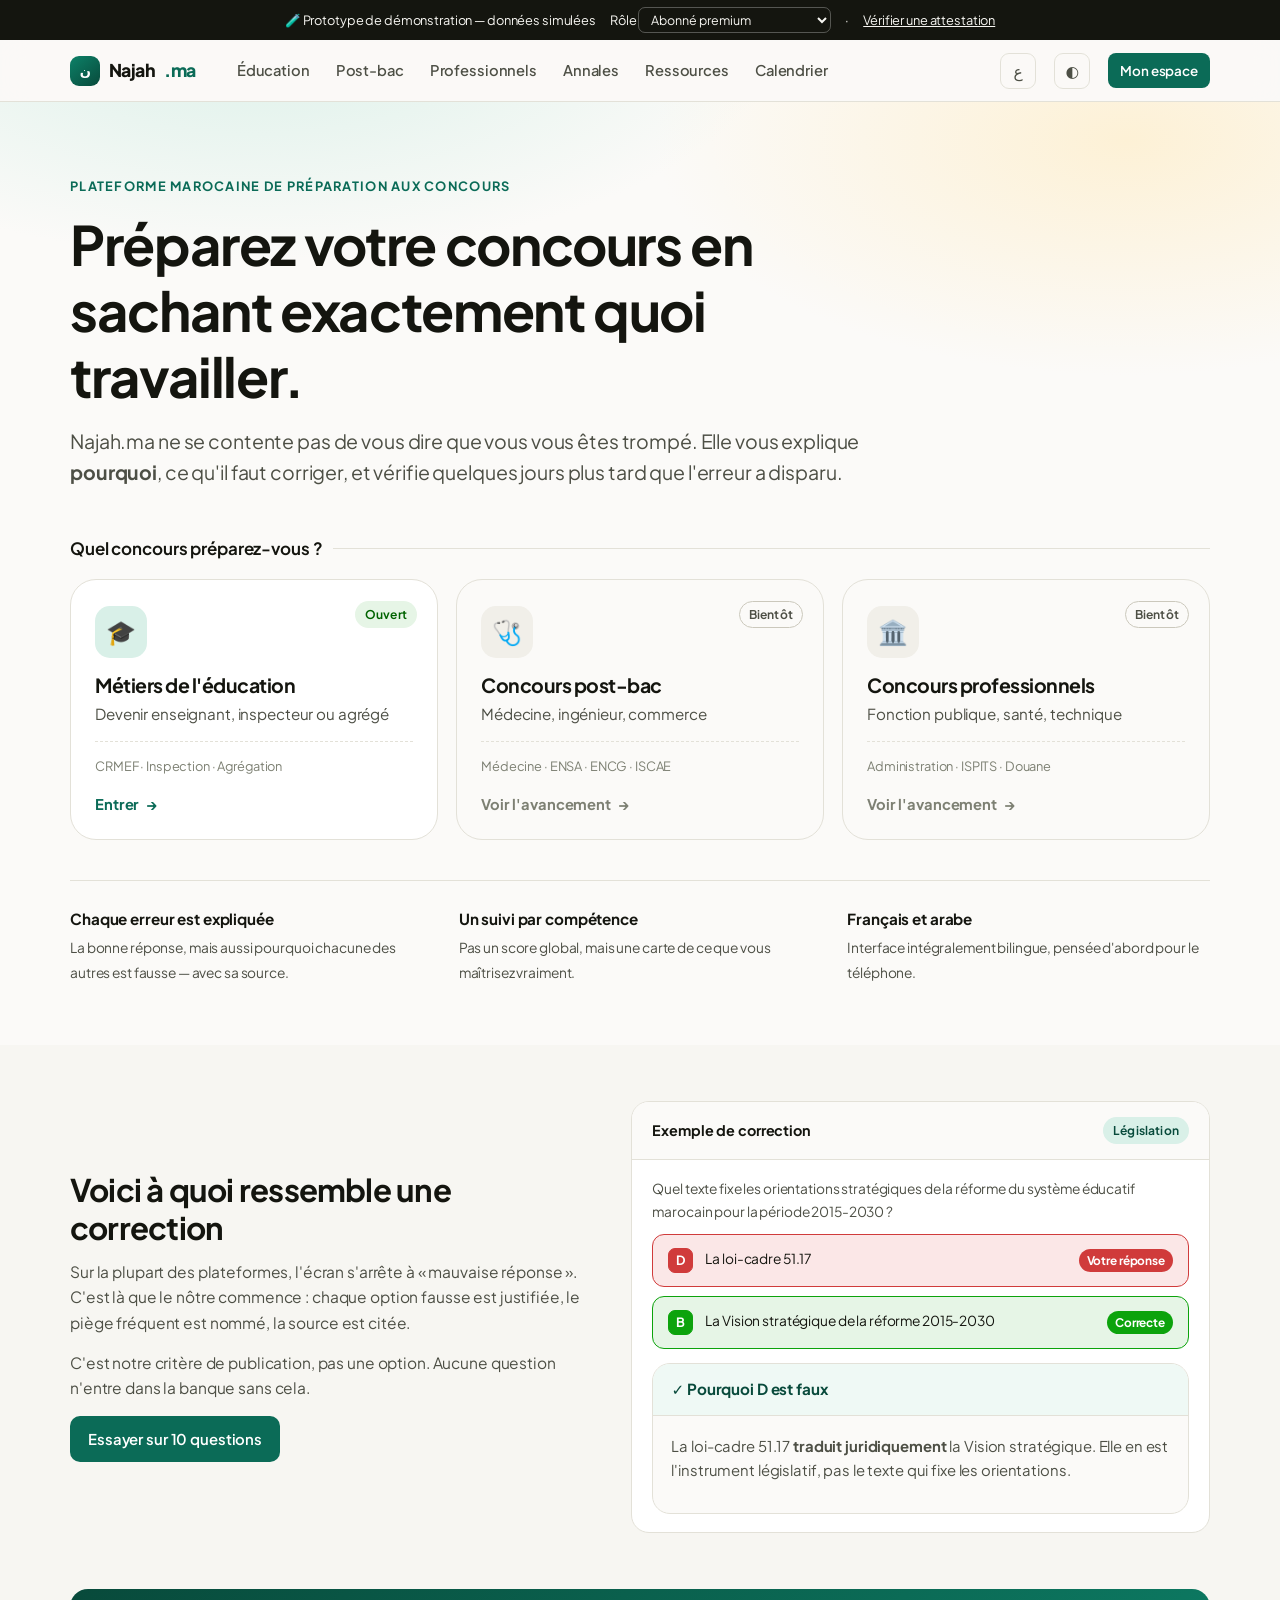
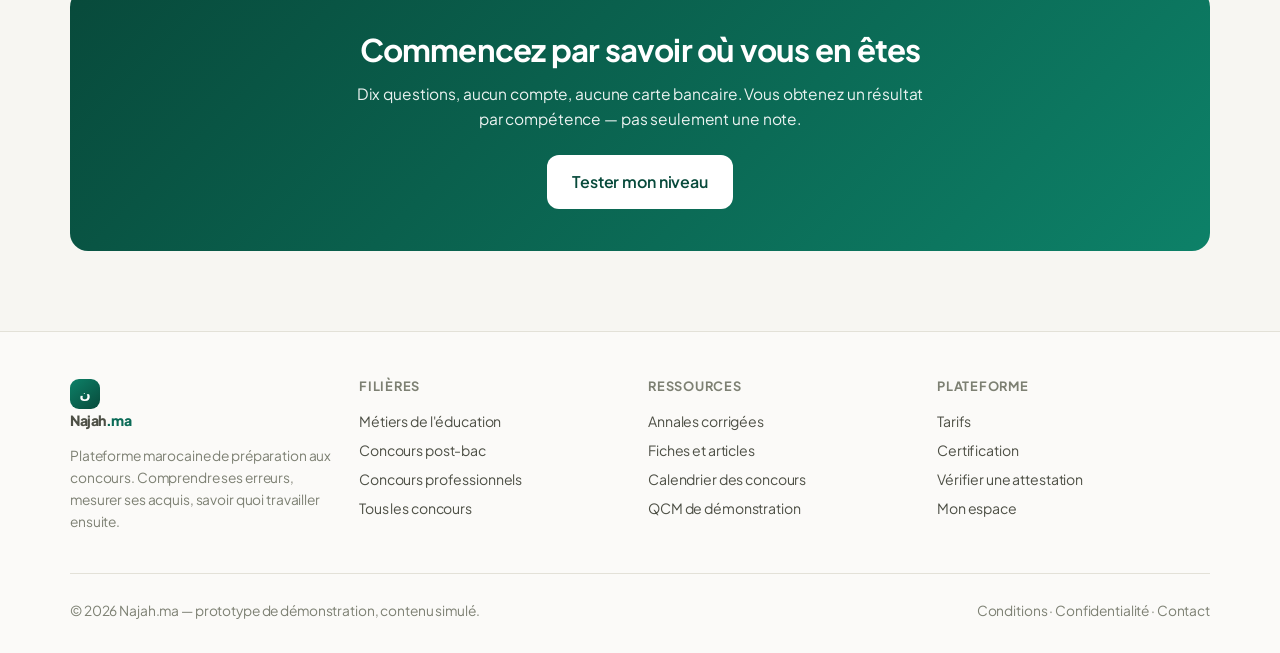
==== index.html @ b69c9d64 "Prototype v2 : portail d'orientation, portes par filière, test de niveau sans compte" ====
<!DOCTYPE html>
<html lang="fr" dir="ltr" data-theme="light">
<head>
<meta charset="utf-8">
<meta name="viewport" content="width=device-width, initial-scale=1, viewport-fit=cover">
<title>Najah.ma — Préparation aux concours | Prototype</title>
<meta name="description" content="Plateforme marocaine de préparation aux concours. Diagnostic par compétence, corrections où chaque distracteur est justifié, coaching et certification des acquis.">
<meta name="color-scheme" content="light dark">
<link rel="preconnect" href="https://fonts.googleapis.com">
<link rel="preconnect" href="https://fonts.gstatic.com" crossorigin>
<link href="https://fonts.googleapis.com/css2?family=Plus+Jakarta+Sans:wght@400;500;600;700;800&family=IBM+Plex+Sans+Arabic:wght@400;500;600;700&display=swap" rel="stylesheet">
<link rel="icon" href="data:image/svg+xml,<svg xmlns='http://www.w3.org/2000/svg' viewBox='0 0 32 32'><rect width='32' height='32' rx='9' fill='%230b6b57'/><text x='16' y='23' font-size='18' text-anchor='middle' fill='white' font-family='sans-serif'>%D9%86</text></svg>">
<style>
/* =========================================================================
   NAJAH.ma — Design system
   Direction : chaleur marocaine, sobriété éditoriale, lisibilité mobile.
   Bidirectionnel par propriétés logiques (aucun left/right physique).
   ========================================================================= */

:root {
  color-scheme: light;

  /* ---- Marque ---- */
  --brand-900: #05372c;
  --brand-800: #084a3b;
  --brand-700: #0b6b57;
  --brand-600: #0d8168;
  --brand-500: #12a181;
  --brand-300: #7ed0bb;
  --brand-100: #d9f0e8;
  --brand-50:  #eff9f5;

  --terra-700: #9d4423;
  --terra-600: #c25a2e;
  --terra-100: #fbe6da;
  --safran-600:#d99a16;
  --safran-100:#fdf1d6;

  /* ---- Surfaces & encre ---- */
  --page:       #f7f6f2;
  --surface:    #fbfaf8;
  --surface-2:  #ffffff;
  --surface-3:  #f1efe9;
  --ink:        #14150f;
  --ink-2:      #4d4f45;
  --ink-3:      #7d8073;
  --line:       #e3e1d8;
  --line-strong:#cbc8bc;

  /* ---- Séries de données (validées CVD, clair) ---- */
  --series-1: #2a78d6;
  --series-2: #eb6834;
  --series-3: #1baf7a;
  --viz-grid: #e3e1d8;
  --viz-axis: #cbc8bc;

  /* ---- États ---- */
  --good:     #0ca30c;
  --good-ink: #006300;
  --warn:     #fab219;
  --warn-ink: #8a5a00;
  --serious:  #ec835a;
  --critical: #d03b3b;
  --good-bg:  #e6f5e6;
  --warn-bg:  #fdf2da;
  --crit-bg:  #fbe7e7;

  /* ---- Formes ---- */
  --r-sm: 8px;
  --r:    12px;
  --r-lg: 18px;
  --r-xl: 26px;
  --ring: 0 0 0 1px var(--line);
  --shadow-1: 0 1px 2px rgba(20,21,15,.05), 0 1px 3px rgba(20,21,15,.04);
  --shadow-2: 0 4px 12px rgba(20,21,15,.07), 0 2px 4px rgba(20,21,15,.04);
  --shadow-3: 0 18px 44px rgba(20,21,15,.14);

  --sans: "Plus Jakarta Sans", system-ui, -apple-system, "Segoe UI", sans-serif;
  --arab: "IBM Plex Sans Arabic", "Noto Kufi Arabic", "Geeza Pro", Tahoma, system-ui, sans-serif;

  --nav-h: 62px;
  --maxw: 1180px;
}

:root[data-theme="dark"] {
  color-scheme: dark;
  --page:       #0e0f11;
  --surface:    #15171a;
  --surface-2:  #1c1f22;
  --surface-3:  #23262a;
  --ink:        #f4f4f0;
  --ink-2:      #b9bcb2;
  --ink-3:      #8b8f85;
  --line:       #2b2f33;
  --line-strong:#3b4046;

  --brand-700: #12a181;
  --brand-600: #16b492;
  --brand-100: #10352c;
  --brand-50:  #0f2a24;
  --terra-600: #e07a4a;
  --terra-100: #3a2016;
  --safran-100:#3a2f12;

  --series-1: #3987e5;
  --series-2: #d95926;
  --series-3: #199e70;
  --viz-grid: #2b2f33;
  --viz-axis: #3b4046;

  --good-bg: #10331a;
  --warn-bg: #37290c;
  --crit-bg: #3a1a1a;
  --good-ink:#0ca30c;

  --ring: 0 0 0 1px var(--line);
  --shadow-1: 0 1px 2px rgba(0,0,0,.4);
  --shadow-2: 0 4px 14px rgba(0,0,0,.45);
  --shadow-3: 0 18px 44px rgba(0,0,0,.6);
}

/* ---- Reset ---- */
*, *::before, *::after { box-sizing: border-box; }
html, body { margin: 0; padding: 0; }
html { -webkit-text-size-adjust: 100%; scroll-behavior: smooth; }
body {
  font-family: var(--sans);
  background: var(--page);
  color: var(--ink);
  font-size: 15.5px;
  line-height: 1.62;
  letter-spacing: -0.008em;
  -webkit-font-smoothing: antialiased;
}
html[dir="rtl"] body { font-family: var(--arab); letter-spacing: 0; line-height: 1.85; }
h1,h2,h3,h4 { margin: 0; line-height: 1.22; letter-spacing: -0.025em; font-weight: 700; }
html[dir="rtl"] h1, html[dir="rtl"] h2, html[dir="rtl"] h3 { letter-spacing: 0; line-height: 1.4; }
h1 { font-size: clamp(1.9rem, 4.2vw, 3.1rem); }
h2 { font-size: clamp(1.35rem, 2.6vw, 1.95rem); }
h3 { font-size: 1.12rem; }
p  { margin: 0 0 1em; }
a  { color: inherit; }
img, svg { max-width: 100%; }
button, input, select, textarea { font: inherit; color: inherit; }
ul, ol { margin: 0 0 1em; padding-inline-start: 1.25em; }
li { margin-bottom: .35em; }
:focus-visible { outline: 2px solid var(--brand-600); outline-offset: 2px; border-radius: 4px; }
.sr { position:absolute; width:1px; height:1px; padding:0; margin:-1px; overflow:hidden; clip:rect(0 0 0 0); white-space:nowrap; border:0; }

/* ---- Grille ---- */
.wrap { max-width: var(--maxw); margin-inline: auto; padding-inline: 20px; }
.wrap-narrow { max-width: 820px; margin-inline: auto; padding-inline: 20px; }
.row { display: flex; gap: 12px; align-items: center; }
.row-wrap { flex-wrap: wrap; }
.row-between { display: flex; gap: 12px; align-items: center; justify-content: space-between; flex-wrap: wrap; }
.col { display: flex; flex-direction: column; gap: 12px; }
.grid { display: grid; gap: 16px; }
.g2 { grid-template-columns: repeat(2, minmax(0,1fr)); }
.g3 { grid-template-columns: repeat(3, minmax(0,1fr)); }
.g4 { grid-template-columns: repeat(4, minmax(0,1fr)); }
@media (max-width: 900px){
  .g3, .g4 { grid-template-columns: repeat(2, minmax(0,1fr)); }
  /* Les grilles à colonnes définies en style en ligne repassent sur une colonne */
  .grid:not(.g2):not(.g3):not(.g4) { grid-template-columns: 1fr !important; }
}
@media (max-width: 620px){ .g2, .g3, .g4 { grid-template-columns: 1fr; } }
.mt0{margin-top:0}.mb0{margin-bottom:0}.mt8{margin-top:8px}.mt16{margin-top:16px}.mt24{margin-top:24px}.mt32{margin-top:32px}
.center { text-align: center; }
.muted { color: var(--ink-3); }
.dim { color: var(--ink-2); }
.small { font-size: .86rem; }
.xsmall { font-size: .78rem; }
.strong { font-weight: 650; }
.mono { font-variant-numeric: tabular-nums; }

/* ---- Barre de navigation ---- */
.topbar {
  position: sticky; top: 0; z-index: 60;
  height: var(--nav-h);
  background: color-mix(in srgb, var(--surface) 88%, transparent);
  backdrop-filter: saturate(1.6) blur(12px);
  border-block-end: 1px solid var(--line);
}
.topbar .inner { max-width: var(--maxw); margin-inline: auto; padding-inline: 20px; height: 100%; display: flex; align-items: center; gap: 18px; }
.logo { display: flex; align-items: center; gap: 9px; font-weight: 800; font-size: 1.1rem; letter-spacing: -.03em; text-decoration: none; }
.logo-mark { width: 30px; height: 30px; border-radius: 9px; background: linear-gradient(140deg, var(--brand-600), var(--brand-800)); display: grid; place-items: center; color: #fff; font-size: .82rem; font-weight: 800; flex: none; }
.logo em { font-style: normal; color: var(--brand-700); }
.navlinks { display: flex; gap: 4px; margin-inline-start: 12px; }
.navlinks a { padding: 7px 11px; border-radius: 9px; text-decoration: none; color: var(--ink-2); font-size: .92rem; font-weight: 550; }
.navlinks a:hover { background: var(--surface-3); color: var(--ink); }
.navlinks a.on { color: var(--brand-700); background: var(--brand-50); }
.topbar .spacer { flex: 1; }
@media (max-width: 900px){ .navlinks { display: none; } }

/* ---- Boutons ---- */
.btn {
  display: inline-flex; align-items: center; justify-content: center; gap: 8px;
  padding: 10px 17px; border-radius: 10px; border: 1px solid transparent;
  background: var(--surface-3); color: var(--ink);
  font-weight: 600; font-size: .93rem; cursor: pointer; text-decoration: none;
  transition: background .14s, border-color .14s, transform .06s;
  white-space: nowrap;
}
.btn:hover { background: var(--line); }
.btn:active { transform: translateY(1px); }
.btn-primary { background: var(--brand-700); color: #fff; }
.btn-primary:hover { background: var(--brand-800); }
:root[data-theme="dark"] .btn-primary { color: #06231c; }
:root[data-theme="dark"] .btn-primary:hover { background: var(--brand-500); }
.btn-ghost { background: transparent; border-color: var(--line-strong); }
.btn-ghost:hover { background: var(--surface-3); }
.btn-quiet { background: transparent; color: var(--ink-2); }
.btn-quiet:hover { background: var(--surface-3); color: var(--ink); }
.btn-lg { padding: 13px 24px; font-size: 1rem; border-radius: 12px; }
.btn-sm { padding: 6px 11px; font-size: .84rem; border-radius: 8px; }
.btn[disabled] { opacity: .45; pointer-events: none; }
.btn-block { width: 100%; }
.iconbtn { width: 36px; height: 36px; padding: 0; border-radius: 9px; display: grid; place-items: center; background: transparent; border: 1px solid var(--line); cursor: pointer; color: var(--ink-2); }
.iconbtn:hover { background: var(--surface-3); color: var(--ink); }

/* ---- Cartes ---- */
.card { background: var(--surface-2); border: 1px solid var(--line); border-radius: var(--r-lg); padding: 20px; }
.card-pad-sm { padding: 15px; }
.card-flat { background: var(--surface); }
.card-hover { transition: border-color .15s, box-shadow .15s, transform .15s; }
.card-hover:hover { border-color: var(--line-strong); box-shadow: var(--shadow-2); transform: translateY(-2px); }
.card-link { text-decoration: none; display: block; color: inherit; }

/* ---- Badges & puces ---- */
.badge { display: inline-flex; align-items: center; gap: 5px; padding: 3px 9px; border-radius: 999px; font-size: .755rem; font-weight: 650; letter-spacing: .015em; background: var(--surface-3); color: var(--ink-2); border: 1px solid transparent; white-space: nowrap; }
.badge-brand { background: var(--brand-100); color: var(--brand-800); }
:root[data-theme="dark"] .badge-brand { color: var(--brand-300); }
.badge-terra { background: var(--terra-100); color: var(--terra-700); }
:root[data-theme="dark"] .badge-terra { color: var(--terra-600); }
.badge-safran { background: var(--safran-100); color: #8a6209; }
:root[data-theme="dark"] .badge-safran { color: var(--safran-600); }
.badge-good { background: var(--good-bg); color: var(--good-ink); }
.badge-warn { background: var(--warn-bg); color: var(--warn-ink); }
:root[data-theme="dark"] .badge-warn { color: var(--warn); }
.badge-crit { background: var(--crit-bg); color: var(--critical); }
.badge-outline { background: transparent; border-color: var(--line-strong); color: var(--ink-2); }
.badge-lock::before { content: "🔒"; font-size: .8em; }

.chip { display: inline-flex; align-items: center; gap: 6px; padding: 6px 12px; border-radius: 999px; border: 1px solid var(--line-strong); background: var(--surface-2); font-size: .85rem; font-weight: 550; cursor: pointer; color: var(--ink-2); }
.chip:hover { border-color: var(--brand-500); color: var(--ink); }
.chip.on { background: var(--brand-700); border-color: var(--brand-700); color: #fff; }
:root[data-theme="dark"] .chip.on { color: #06231c; }

/* ---- Formulaires ---- */
.field { display: flex; flex-direction: column; gap: 6px; margin-bottom: 14px; }
.field > label { font-size: .85rem; font-weight: 600; color: var(--ink-2); }
.input, .select, .textarea {
  width: 100%; padding: 10px 13px; border-radius: 10px;
  border: 1px solid var(--line-strong); background: var(--surface-2); color: var(--ink);
}
.textarea { min-height: 180px; resize: vertical; line-height: 1.7; }
.input:focus, .select:focus, .textarea:focus { border-color: var(--brand-600); outline: none; box-shadow: 0 0 0 3px var(--brand-100); }
.hint { font-size: .8rem; color: var(--ink-3); }
.switch { display: inline-flex; align-items: center; gap: 10px; cursor: pointer; }
.switch input { position: absolute; opacity: 0; }
.switch .track { width: 40px; height: 23px; border-radius: 999px; background: var(--line-strong); position: relative; transition: background .16s; flex: none; }
.switch .track::after { content: ""; position: absolute; inset-block-start: 3px; inset-inline-start: 3px; width: 17px; height: 17px; border-radius: 50%; background: #fff; transition: transform .16s; }
.switch input:checked + .track { background: var(--brand-600); }
html[dir="ltr"] .switch input:checked + .track::after { transform: translateX(17px); }
html[dir="rtl"] .switch input:checked + .track::after { transform: translateX(-17px); }

/* ---- Barres de progression ---- */
.bar { height: 8px; border-radius: 999px; background: var(--surface-3); overflow: hidden; }
.bar > span { display: block; height: 100%; border-radius: 999px; background: var(--brand-600); transition: width .5s cubic-bezier(.2,.7,.3,1); }
.bar-thin { height: 5px; }
.bar.is-1 > span { background: var(--series-1); }
.bar.is-2 > span { background: var(--series-2); }
.bar.is-3 > span { background: var(--series-3); }
.bar.is-low  > span { background: var(--critical); }
.bar.is-mid  > span { background: var(--warn); }
.bar.is-high > span { background: var(--good); }

/* ---- Stat tiles ---- */
.stat { background: var(--surface-2); border: 1px solid var(--line); border-radius: var(--r); padding: 15px 16px; }
.stat .k { font-size: .78rem; color: var(--ink-3); font-weight: 600; text-transform: uppercase; letter-spacing: .04em; }
.stat .v { font-size: 1.85rem; font-weight: 750; line-height: 1.15; margin-top: 4px; letter-spacing: -.03em; }
.stat .s { font-size: .82rem; color: var(--ink-2); }
.delta-up { color: var(--good-ink); font-weight: 650; }
.delta-down { color: var(--critical); font-weight: 650; }

/* ---- Application : mise en page ---- */
.applayout {
  display: grid; grid-template-columns: 232px minmax(0,1fr); min-height: calc(100vh - var(--nav-h));
  /* peint la colonne latérale sur toute la hauteur de la page */
  background-image: linear-gradient(90deg, var(--surface) 0 231px, var(--line) 231px 232px, transparent 232px);
}
html[dir="rtl"] .applayout { background-image: linear-gradient(270deg, var(--surface) 0 231px, var(--line) 231px 232px, transparent 232px); }
.sidebar { border-inline-end: 1px solid var(--line); background: var(--surface); padding: 18px 12px; position: sticky; top: var(--nav-h); height: calc(100vh - var(--nav-h)); overflow-y: auto; }
.sidebar .group { font-size: .7rem; text-transform: uppercase; letter-spacing: .08em; color: var(--ink-3); font-weight: 700; padding: 14px 10px 6px; }
.sidebar a { display: flex; align-items: center; gap: 10px; padding: 9px 11px; border-radius: 9px; text-decoration: none; color: var(--ink-2); font-size: .9rem; font-weight: 550; }
.sidebar a:hover { background: var(--surface-3); color: var(--ink); }
.sidebar a.on { background: var(--brand-100); color: var(--brand-800); font-weight: 650; }
:root[data-theme="dark"] .sidebar a.on { color: var(--brand-300); }
.sidebar .ico { width: 18px; text-align: center; flex: none; opacity: .85; }
.appmain { padding: 26px 24px 80px; max-width: 1080px; }
@media (max-width: 900px){
  .applayout { grid-template-columns: 1fr; background-image: none; }
  .sidebar { position: fixed; inset-block-start: var(--nav-h); inset-inline-start: 0; width: 260px; z-index: 55; transform: translateX(-105%); transition: transform .2s; box-shadow: var(--shadow-3); }
  html[dir="rtl"] .sidebar { transform: translateX(105%); }
  .sidebar.open { transform: none !important; }
  .appmain { padding: 18px 16px 90px; }
}
.pagehead { margin-bottom: 22px; }
.pagehead h1 { font-size: clamp(1.5rem, 3vw, 2rem); }
.pagehead .sub { color: var(--ink-2); margin-top: 5px; }

/* ---- Bandeau héros ---- */
.hero { padding: 62px 0 46px; background: radial-gradient(1100px 460px at 78% -12%, var(--brand-100), transparent 62%), var(--surface); border-block-end: 1px solid var(--line); }
.hero h1 { max-width: 15ch; }
.hero .lede { font-size: clamp(1rem, 1.9vw, 1.2rem); color: var(--ink-2); max-width: 56ch; margin-top: 16px; }
.hero-grid { display: grid; grid-template-columns: 1.05fr .95fr; gap: 44px; align-items: center; }
@media (max-width: 900px){ .hero-grid { grid-template-columns: 1fr; gap: 30px; } .hero { padding: 38px 0 32px; } }

/* ---- Question & choix ---- */
.qcard { background: var(--surface-2); border: 1px solid var(--line); border-radius: var(--r-lg); padding: 22px; }
.qmeta { display: flex; flex-wrap: wrap; gap: 7px; align-items: center; margin-bottom: 14px; }
.qstem { font-size: 1.06rem; font-weight: 600; line-height: 1.58; margin-bottom: 18px; }
.qstem .ctx { display: block; font-weight: 400; font-size: .95rem; color: var(--ink-2); background: var(--surface-3); border-inline-start: 3px solid var(--line-strong); padding: 11px 14px; border-radius: 0 var(--r-sm) var(--r-sm) 0; margin-bottom: 13px; }
html[dir="rtl"] .qstem .ctx { border-radius: var(--r-sm) 0 0 var(--r-sm); }

.choices { display: flex; flex-direction: column; gap: 9px; }
.choice {
  display: flex; align-items: flex-start; gap: 12px; width: 100%; text-align: start;
  padding: 13px 15px; border-radius: var(--r); border: 1.5px solid var(--line);
  background: var(--surface); cursor: pointer; transition: border-color .12s, background .12s;
}
.choice:hover { border-color: var(--line-strong); background: var(--surface-3); }
.choice .k { flex: none; width: 25px; height: 25px; border-radius: 7px; display: grid; place-items: center; font-size: .8rem; font-weight: 700; background: var(--surface-3); color: var(--ink-2); border: 1px solid var(--line); }
.choice .t { flex: 1; line-height: 1.55; }
.choice.sel { border-color: var(--brand-600); background: var(--brand-50); }
.choice.sel .k { background: var(--brand-700); color: #fff; border-color: var(--brand-700); }
.choice.correct { border-color: var(--good); background: var(--good-bg); }
.choice.correct .k { background: var(--good); color: #fff; border-color: var(--good); }
.choice.wrong { border-color: var(--critical); background: var(--crit-bg); }
.choice.wrong .k { background: var(--critical); color: #fff; border-color: var(--critical); }
.choice.missed { border-color: var(--line-strong); border-style: dashed; }
.choice .tagend { flex: none; font-size: .74rem; font-weight: 700; padding: 2px 8px; border-radius: 999px; align-self: center; }
.choice.correct .tagend { background: var(--good); color: #fff; }
.choice.wrong .tagend { background: var(--critical); color: #fff; }
.choice[disabled] { cursor: default; }

/* ---- Panneau de justification : le composant signature ---- */
.rationale { margin-top: 20px; border: 1px solid var(--line); border-radius: var(--r-lg); overflow: hidden; background: var(--surface); }
.rationale > header { padding: 13px 18px; background: var(--brand-50); border-block-end: 1px solid var(--line); display: flex; align-items: center; gap: 9px; font-weight: 700; font-size: .95rem; color: var(--brand-800); }
:root[data-theme="dark"] .rationale > header { color: var(--brand-300); }
.rationale .body { padding: 4px 18px 16px; }
.rat-item { padding: 14px 0; border-block-end: 1px dashed var(--line); }
.rat-item:last-child { border-block-end: 0; }
.rat-head { display: flex; align-items: center; gap: 9px; margin-bottom: 7px; font-weight: 650; font-size: .9rem; }
.rat-key { width: 22px; height: 22px; border-radius: 6px; display: grid; place-items: center; font-size: .74rem; font-weight: 800; flex: none; }
.rat-key.ok { background: var(--good); color: #fff; }
.rat-key.no { background: var(--surface-3); color: var(--ink-2); border: 1px solid var(--line-strong); }
.rat-item p { margin: 0; font-size: .93rem; color: var(--ink-2); line-height: 1.65; }
.rat-trap { margin-top: 9px; display: flex; gap: 9px; align-items: flex-start; background: var(--warn-bg); border-radius: var(--r-sm); padding: 9px 12px; font-size: .87rem; color: var(--ink); }
.rat-source { margin-top: 14px; padding: 12px 14px; background: var(--surface-3); border-radius: var(--r); font-size: .84rem; color: var(--ink-2); display: flex; flex-wrap: wrap; gap: 6px 18px; }
.rat-source b { color: var(--ink); font-weight: 650; }

/* ---- Barre d'examen ---- */
.exambar { position: sticky; top: var(--nav-h); z-index: 40; background: var(--surface-2); border: 1px solid var(--line); border-radius: var(--r); padding: 11px 15px; display: flex; align-items: center; gap: 14px; flex-wrap: wrap; margin-bottom: 18px; box-shadow: var(--shadow-1); }
.timer { display: inline-flex; align-items: center; gap: 8px; font-variant-numeric: tabular-nums; font-weight: 700; font-size: 1.05rem; padding: 5px 12px; border-radius: 9px; background: var(--surface-3); }
.timer.low { background: var(--crit-bg); color: var(--critical); }
.saveind { display: inline-flex; align-items: center; gap: 6px; font-size: .8rem; color: var(--ink-3); }
.saveind .dot { width: 7px; height: 7px; border-radius: 50%; background: var(--good); }
.saveind.saving .dot { background: var(--warn); animation: pulse 1s infinite; }
@keyframes pulse { 50% { opacity: .25; } }

.qnav { display: flex; flex-wrap: wrap; gap: 6px; }
.qnav button { width: 33px; height: 33px; border-radius: 8px; border: 1px solid var(--line-strong); background: var(--surface); font-size: .82rem; font-weight: 650; cursor: pointer; color: var(--ink-2); position: relative; }
.qnav button:hover { border-color: var(--brand-500); }
.qnav button.answered { background: var(--brand-100); border-color: var(--brand-300); color: var(--brand-800); }
:root[data-theme="dark"] .qnav button.answered { color: var(--brand-300); }
.qnav button.flagged::after { content: ""; position: absolute; inset-block-start: -3px; inset-inline-end: -3px; width: 8px; height: 8px; border-radius: 50%; background: var(--safran-600); border: 1.5px solid var(--surface); }
.qnav button.cur { border-color: var(--brand-700); box-shadow: 0 0 0 2px var(--brand-100); }

/* ---- Jauge de maîtrise ---- */
.mastery { display: flex; align-items: center; gap: 14px; padding: 13px 0; border-block-end: 1px solid var(--line); }
.mastery:last-child { border-block-end: 0; }
.mastery .name { flex: 1; min-width: 0; }
.mastery .name b { display: block; font-weight: 600; font-size: .93rem; }
.mastery .name span { font-size: .78rem; color: var(--ink-3); }
.mastery .gauge { width: 196px; flex: none; }
.mastery .gauge .xsmall { white-space: nowrap; }
.mastery .score { width: 46px; text-align: end; font-weight: 750; font-variant-numeric: tabular-nums; flex: none; }
@media (max-width: 620px){ .mastery { flex-wrap: wrap; } .mastery .gauge { width: 100%; order: 3; } }

.evidence { display: inline-flex; align-items: center; gap: 5px; font-size: .74rem; color: var(--ink-3); }
.evidence .pips { display: inline-flex; gap: 2px; }
.evidence .pips i { width: 5px; height: 9px; border-radius: 1.5px; background: var(--line-strong); display: block; }
.evidence .pips i.on { background: var(--brand-600); }

/* ---- Recommandation ---- */
.reco { border: 1px solid var(--line); border-radius: var(--r-lg); padding: 17px 19px; background: var(--surface-2); display: flex; gap: 15px; align-items: flex-start; }
.reco .icon { width: 38px; height: 38px; border-radius: 11px; display: grid; place-items: center; background: var(--brand-100); font-size: 1.1rem; flex: none; }
.reco h4 { margin: 0 0 4px; font-size: 1rem; }
.reco .why { margin-top: 11px; border-block-start: 1px dashed var(--line); padding-top: 11px; font-size: .87rem; color: var(--ink-2); }
.reco .why b { color: var(--ink); }

/* ---- Coach ---- */
.chat { display: flex; flex-direction: column; gap: 16px; padding-bottom: 12px; }
.msg { display: flex; gap: 11px; max-width: 86%; }
.msg .av { width: 31px; height: 31px; border-radius: 9px; flex: none; display: grid; place-items: center; font-size: .8rem; font-weight: 700; }
.msg.bot .av { background: linear-gradient(140deg, var(--brand-600), var(--brand-800)); color: #fff; }
.msg.me { margin-inline-start: auto; flex-direction: row-reverse; }
.msg.me .av { background: var(--surface-3); color: var(--ink-2); border: 1px solid var(--line); }
.bubble { padding: 12px 15px; border-radius: var(--r-lg); background: var(--surface-2); border: 1px solid var(--line); font-size: .94rem; line-height: 1.65; }
.msg.me .bubble { background: var(--brand-700); color: #fff; border-color: transparent; }
:root[data-theme="dark"] .msg.me .bubble { color: #06231c; }
.bubble p:last-child { margin-bottom: 0; }
.bubble ul { margin: 8px 0 0; padding-inline-start: 1.15em; }
.coach-actions { display: flex; flex-wrap: wrap; gap: 8px; margin-top: 11px; }
.chat-scroll { overflow-y: auto; max-height: 52vh; min-height: 320px; padding-inline-end: 4px; }
.composer { background: var(--surface-2); padding-top: 14px; margin-top: 4px; border-block-start: 1px solid var(--line); display: flex; gap: 9px; align-items: flex-end; }
.composer textarea { min-height: 46px; max-height: 130px; resize: none; }
.typing { display: inline-flex; gap: 3px; }
.typing i { width: 6px; height: 6px; border-radius: 50%; background: var(--ink-3); animation: blink 1.2s infinite; }
.typing i:nth-child(2){ animation-delay: .2s } .typing i:nth-child(3){ animation-delay: .4s }
@keyframes blink { 0%,60%,100%{opacity:.25} 30%{opacity:1} }

/* ---- Grille d'évaluation ---- */
.rubric { border: 1px solid var(--line); border-radius: var(--r-lg); overflow: hidden; }
.rubric .r-row { padding: 15px 18px; border-block-end: 1px solid var(--line); }
.rubric .r-row:last-child { border-block-end: 0; }
.r-top { display: flex; align-items: center; gap: 12px; justify-content: space-between; }
.r-top b { font-size: .95rem; }
.r-score { font-variant-numeric: tabular-nums; font-weight: 750; font-size: .95rem; }
.r-comment { margin-top: 8px; font-size: .89rem; color: var(--ink-2); }

/* ---- Certification ---- */
.cert {
  border-radius: var(--r-xl); padding: 30px; color: #fff; position: relative; overflow: hidden;
  background: linear-gradient(135deg, var(--brand-800), var(--brand-600) 58%, #0e8f74);
}
.cert::after { content: ""; position: absolute; inset-block-start: -70px; inset-inline-end: -70px; width: 260px; height: 260px; border-radius: 50%; background: rgba(255,255,255,.09); }
.cert .lbl { font-size: .74rem; text-transform: uppercase; letter-spacing: .14em; opacity: .82; font-weight: 700; }
.cert h3 { font-size: 1.55rem; margin: 8px 0 4px; }
.cert .meta { display: flex; flex-wrap: wrap; gap: 22px; margin-top: 22px; position: relative; }
.cert .meta div span { display: block; font-size: .72rem; opacity: .78; text-transform: uppercase; letter-spacing: .08em; }
.cert .meta div b { font-size: .96rem; font-variant-numeric: tabular-nums; }
.qrbox { width: 92px; height: 92px; background: #fff; border-radius: var(--r); padding: 7px; flex: none; }

.disclaimer { border: 1px solid var(--warn); background: var(--warn-bg); border-radius: var(--r); padding: 13px 16px; font-size: .87rem; display: flex; gap: 11px; align-items: flex-start; }
.disclaimer b { color: var(--warn-ink); }
:root[data-theme="dark"] .disclaimer b { color: var(--warn); }

/* ---- Mur payant ---- */
.paywall { border: 1.5px dashed var(--brand-300); background: var(--brand-50); border-radius: var(--r-lg); padding: 26px; text-align: center; }
.paywall .lockicon { width: 46px; height: 46px; border-radius: 13px; background: var(--brand-100); display: grid; place-items: center; margin: 0 auto 13px; font-size: 1.25rem; }
.quota { display: flex; align-items: center; gap: 10px; padding: 11px 15px; border-radius: var(--r); background: var(--safran-100); font-size: .87rem; }
:root[data-theme="dark"] .quota { background: var(--safran-100); }

/* ---- Tableaux ---- */
.table { width: 100%; border-collapse: collapse; font-size: .9rem; }
.table th { text-align: start; font-size: .76rem; text-transform: uppercase; letter-spacing: .05em; color: var(--ink-3); font-weight: 700; padding: 9px 12px; border-block-end: 1px solid var(--line); }
.table td { padding: 11px 12px; border-block-end: 1px solid var(--line); }
.table tr:last-child td { border-block-end: 0; }
.table .num { text-align: end; font-variant-numeric: tabular-nums; }

/* ---- Onglets ---- */
.tabs { display: flex; gap: 3px; border-block-end: 1px solid var(--line); margin-bottom: 20px; overflow-x: auto; }
.tabs button { padding: 10px 15px; background: none; border: 0; border-block-end: 2px solid transparent; cursor: pointer; font-weight: 600; font-size: .92rem; color: var(--ink-3); white-space: nowrap; }
.tabs button:hover { color: var(--ink); }
.tabs button.on { color: var(--brand-700); border-block-end-color: var(--brand-700); }
:root[data-theme="dark"] .tabs button.on { color: var(--brand-500); border-block-end-color: var(--brand-500); }

/* ---- Étapes ---- */
.steps { display: flex; gap: 6px; margin-bottom: 26px; }
.steps .s { flex: 1; }
.steps .s .b { height: 4px; border-radius: 999px; background: var(--line); }
.steps .s.done .b, .steps .s.cur .b { background: var(--brand-600); }
.steps .s .l { font-size: .74rem; margin-top: 7px; color: var(--ink-3); font-weight: 600; }
.steps .s.cur .l { color: var(--brand-700); }

/* ---- Graphiques ---- */
.viz { background: var(--surface-2); border: 1px solid var(--line); border-radius: var(--r-lg); padding: 20px; }
.viz h3 { font-size: 1rem; margin-bottom: 3px; }
.viz .vsub { font-size: .83rem; color: var(--ink-3); margin-bottom: 16px; }
.legend { display: flex; flex-wrap: wrap; gap: 14px; margin-top: 14px; font-size: .82rem; color: var(--ink-2); }
.legend i { width: 10px; height: 10px; border-radius: 3px; display: inline-block; margin-inline-end: 6px; }
.tip { position: fixed; z-index: 200; pointer-events: none; background: var(--ink); color: var(--page); padding: 7px 10px; border-radius: 8px; font-size: .8rem; box-shadow: var(--shadow-2); opacity: 0; transition: opacity .1s; max-width: 220px; }
.tip.on { opacity: 1; }

/* ---- Fenêtre modale ---- */
.overlay { position: fixed; inset: 0; background: rgba(10,12,10,.5); backdrop-filter: blur(3px); z-index: 100; display: grid; place-items: center; padding: 20px; }
.modal { background: var(--surface-2); border-radius: var(--r-xl); padding: 26px; max-width: 520px; width: 100%; box-shadow: var(--shadow-3); max-height: 88vh; overflow-y: auto; }

/* ---- Bandeau de démo ---- */
.demobar { background: var(--ink); color: var(--page); font-size: .8rem; padding: 7px 20px; display: flex; align-items: center; gap: 14px; justify-content: center; flex-wrap: wrap; }
.demobar select { background: transparent; border: 1px solid rgba(255,255,255,.28); border-radius: 7px; padding: 3px 8px; color: inherit; font-size: .78rem; }
.demobar option { color: #14150f; }

/* ---- Pied de page ---- */
.footer { border-block-start: 1px solid var(--line); background: var(--surface); padding: 44px 0 30px; margin-top: 60px; }
.footer h5 { font-size: .8rem; text-transform: uppercase; letter-spacing: .06em; color: var(--ink-3); margin: 0 0 11px; }
.footer a { display: block; text-decoration: none; color: var(--ink-2); font-size: .88rem; padding: 3px 0; }
.footer a:hover { color: var(--brand-700); }

/* ---- Divers ---- */
.divider { height: 1px; background: var(--line); margin: 26px 0; }
.kbd { font-size: .74rem; padding: 2px 6px; border-radius: 5px; border: 1px solid var(--line-strong); background: var(--surface-3); font-family: ui-monospace, monospace; }
.empty { text-align: center; padding: 46px 20px; color: var(--ink-3); }
.empty .e-ico { font-size: 2rem; margin-bottom: 10px; }
.scroll-x { overflow-x: auto; }
.fab { position: fixed; inset-block-end: 20px; inset-inline-end: 20px; z-index: 50; border-radius: 999px; box-shadow: var(--shadow-3); }
@media (min-width: 901px){ .only-mobile { display: none !important; } }

@media print { .topbar, .sidebar, .demobar, .btn, .footer { display: none !important; } }
@media (prefers-reduced-motion: reduce) { * { animation: none !important; transition: none !important; } }

/* =========================================================================
   Portail d'orientation — accueil et pages de porte
   ========================================================================= */

.portal { padding: 74px 0 60px; background:
  radial-gradient(900px 420px at 20% -10%, var(--brand-100), transparent 60%),
  radial-gradient(760px 380px at 88% 4%, var(--safran-100), transparent 62%),
  var(--surface); }
@media (max-width: 720px){ .portal { padding: 40px 0 34px; } }
.portal .kicker { font-size: .8rem; font-weight: 700; letter-spacing: .1em; text-transform: uppercase; color: var(--brand-700); }
:root[data-theme="dark"] .portal .kicker { color: var(--brand-500); }
.portal h1 { font-size: clamp(2rem, 5vw, 3.4rem); max-width: 18ch; margin: 14px 0 0; }
.portal .lede { font-size: clamp(1.02rem, 1.9vw, 1.22rem); color: var(--ink-2); max-width: 58ch; margin-top: 16px; }

.ask { font-size: 1.06rem; font-weight: 650; margin: 46px 0 16px; display: flex; align-items: center; gap: 11px; }
.ask::after { content: ""; flex: 1; height: 1px; background: var(--line); }

.doors { display: grid; grid-template-columns: repeat(3, minmax(0,1fr)); gap: 18px; }
@media (max-width: 940px){ .doors { grid-template-columns: 1fr; } }
.door {
  position: relative; display: flex; flex-direction: column; text-align: start; text-decoration: none; color: inherit;
  background: var(--surface-2); border: 1px solid var(--line); border-radius: var(--r-xl);
  padding: 26px 24px 22px; overflow: hidden; cursor: pointer;
  transition: transform .18s cubic-bezier(.2,.7,.3,1), box-shadow .18s, border-color .18s;
}
.door::before {
  content: ""; position: absolute; inset-block-start: 0; inset-inline-start: 0; inset-inline-end: 0; height: 3px;
  background: linear-gradient(90deg, var(--brand-600), var(--brand-300));
  opacity: 0; transition: opacity .18s;
}
.door:hover { transform: translateY(-4px); box-shadow: var(--shadow-3); border-color: var(--brand-300); }
.door:hover::before { opacity: 1; }
.door .dico { width: 52px; height: 52px; border-radius: 15px; display: grid; place-items: center; font-size: 1.5rem; background: var(--surface-3); margin-bottom: 16px; }
.door.on .dico { background: var(--brand-100); }
.door h3 { font-size: 1.22rem; letter-spacing: -.025em; }
.door .dsub { font-size: .95rem; color: var(--ink-2); margin-top: 5px; }
.door .dex { font-size: .8rem; color: var(--ink-3); margin-top: 14px; padding-top: 14px; border-block-start: 1px dashed var(--line); }
.door .dgo { margin-top: 16px; font-weight: 700; font-size: .92rem; color: var(--brand-700); display: flex; align-items: center; gap: 7px; }
:root[data-theme="dark"] .door .dgo { color: var(--brand-500); }
.door .dgo .arw { transition: transform .18s; }
html[dir="rtl"] .door .dgo .arw { transform: scaleX(-1); }
.door:hover .dgo .arw { transform: translateX(4px); }
html[dir="rtl"] .door:hover .dgo .arw { transform: scaleX(-1) translateX(4px); }
.door.soon { background: var(--surface); }
.door.soon .dgo { color: var(--ink-3); }
.door .dbadge { position: absolute; inset-block-start: 20px; inset-inline-end: 20px; }

.trust { display: flex; flex-wrap: wrap; gap: 26px; margin-top: 40px; padding-top: 26px; border-block-start: 1px solid var(--line); }
.trust div { flex: 1; min-width: 200px; }
.trust b { display: block; font-size: .95rem; margin-bottom: 3px; }
.trust span { font-size: .86rem; color: var(--ink-2); }

/* ---- Page de porte ---- */
.dhero { padding: 42px 0 34px; background: linear-gradient(180deg, var(--brand-50), var(--surface)); border-block-end: 1px solid var(--line); }
:root[data-theme="dark"] .dhero { background: linear-gradient(180deg, var(--brand-50), var(--surface)); }
.crumb { font-size: .84rem; color: var(--ink-3); margin-bottom: 14px; }
.crumb a { text-decoration: none; color: var(--ink-2); }
.crumb a:hover { color: var(--brand-700); }

.statline { display: flex; flex-wrap: wrap; gap: 34px; margin-top: 26px; }
.statline div span { display: block; font-size: .76rem; text-transform: uppercase; letter-spacing: .05em; color: var(--ink-3); font-weight: 650; }
.statline div b { font-size: 1.5rem; font-weight: 750; letter-spacing: -.03em; }

.freecard { display: flex; gap: 15px; align-items: flex-start; padding: 20px; border-radius: var(--r-lg); border: 1px solid var(--line); background: var(--surface-2); height: 100%; }
.freecard.hot { border-color: var(--brand-600); background: var(--brand-50); box-shadow: var(--shadow-2); }
.freecard .fico { width: 42px; height: 42px; border-radius: 12px; display: grid; place-items: center; font-size: 1.15rem; background: var(--surface-3); flex: none; }
.freecard.hot .fico { background: var(--brand-700); color: #fff; }
.freecard h4 { margin: 0 0 5px; font-size: 1rem; }
.freecard p { margin: 0 0 12px; font-size: .88rem; color: var(--ink-2); line-height: 1.6; }

.section { padding: 52px 0 0; }
.section > .shead { margin-bottom: 20px; }
.section h2 { font-size: clamp(1.3rem, 2.4vw, 1.75rem); }
.section .ssub { color: var(--ink-2); margin-top: 6px; max-width: 62ch; }

.waitlist { border: 1px solid var(--line); border-radius: var(--r-xl); padding: 28px; background: var(--surface-2); }
.waitlist .row { max-width: 460px; }

/* ---- Essai gratuit ---- */
.essai-top { position: sticky; top: var(--nav-h); z-index: 40; background: var(--surface); border-block-end: 1px solid var(--line); padding: 12px 0; }
.essai-top .bar { height: 4px; }
.scorehero { text-align: center; padding: 34px 20px 26px; }
.scorehero .ring { width: 132px; height: 132px; margin: 0 auto 16px; }
.gate { border: 1.5px solid var(--brand-600); border-radius: var(--r-xl); background: var(--brand-50); padding: 28px; text-align: center; }

@media (max-width: 620px){
  .btn-lg { white-space: normal; text-align: center; }
  .dhero .dico { display: none; }
  .portal h1, .dhero h1 { max-width: none; }
  .statline { gap: 20px 28px; }
  .statline div b { font-size: 1.25rem; }
}

</style>
</head>
<body>
<div id="root"></div>
<script>
/* =========================================================================
   NAJAH.ma — Données simulées
   Contenu CRMEF réaliste. Aucune donnée réelle de candidat.
   Tout passe par services.js : aucun écran n'accède directement à DATA.
   ========================================================================= */

const DATA = {};

/* ------------------------------------------------------------------ */
/* Catalogue de concours                                              */
/* ------------------------------------------------------------------ */
DATA.families = [
  {
    id: 'crmef', group: 'education', live: true,
    name: "CRMEF — Cycle de préparation à l'agrégation et à l'enseignement",
    short: 'CRMEF',
    tagline: "Centres régionaux des métiers de l'éducation et de la formation",
    desc: "Concours d'accès aux CRMEF pour la formation des enseignants du primaire, du collège et du qualifiant. Épreuves écrites de sciences de l'éducation, de didactique et de spécialité, puis épreuve orale.",
    places: '19 000 places annoncées en 2025 (source ministérielle secondaire)',
    icon: '🎓',
    specialties: [
      { id: 'fr-sq', name: 'Français — secondaire qualifiant', live: true, candidates: '≈ 8 400 candidats/session', items: 412 },
      { id: 'math-sq', name: 'Mathématiques — secondaire qualifiant', live: true, candidates: '≈ 6 900 candidats/session', items: 388 },
      { id: 'ar-sc', name: 'Arabe — secondaire collégial', live: false },
      { id: 'svt-sq', name: 'SVT — secondaire qualifiant', live: false },
      { id: 'prim', name: 'Enseignement primaire — polyvalent', live: false },
      { id: 'angl-sq', name: 'Anglais — secondaire qualifiant', live: false }
    ]
  },
  {
    id: 'inspection', group: 'education', live: false,
    name: "Inspection de l'enseignement", short: 'Inspection', icon: '🔍',
    tagline: 'Concours de recrutement des inspecteurs pédagogiques',
    desc: "Accès au cycle de formation des inspecteurs. Épreuves d'expertise pédagogique, d'encadrement et de législation scolaire.",
    specialties: [{ id: 'insp-peda', name: 'Inspection pédagogique', live: false }, { id: 'insp-plan', name: 'Planification et orientation', live: false }]
  },
  {
    id: 'agregation', group: 'education', live: false,
    name: "Agrégation", short: 'Agrégation', icon: '📚',
    tagline: 'Concours national d\'agrégation',
    desc: "Concours de haut niveau disciplinaire ouvrant l'accès aux classes préparatoires et au qualifiant.",
    specialties: [{ id: 'agr-fr', name: 'Agrégation de français', live: false }, { id: 'agr-math', name: 'Agrégation de mathématiques', live: false }]
  },
  {
    id: 'medecine', group: 'postbac', live: false,
    name: 'Concours de médecine et pharmacie', short: 'Médecine', icon: '🩺',
    tagline: 'FMP Rabat, Casablanca, Marrakech, Fès, Oujda, Agadir',
    desc: "Concours national d'accès aux facultés de médecine et de pharmacie. Épreuves de sciences fondamentales et de raisonnement.",
    specialties: [{ id: 'med-nat', name: 'Concours national de médecine', live: false }]
  },
  {
    id: 'ingenieur', group: 'postbac', live: false,
    name: "Écoles d'ingénieurs", short: 'Ingénieur', icon: '⚙️',
    tagline: 'ENSA, ENSAM, EMI, INPT, EHTP',
    desc: "Concours communs d'accès aux écoles nationales d'ingénieurs après baccalauréat ou classes préparatoires.",
    specialties: [{ id: 'ensa', name: 'Concours ENSA', live: false }, { id: 'cnc', name: 'CNC — filière MP/PSI', live: false }]
  },
  {
    id: 'commerce', group: 'postbac', live: false,
    name: 'Écoles de commerce et de gestion', short: 'Commerce', icon: '📈',
    tagline: 'ENCG, ISCAE',
    desc: "Concours d'accès aux écoles nationales de commerce et de gestion.",
    specialties: [{ id: 'tafem', name: 'TAFEM — ENCG', live: false }, { id: 'iscae', name: 'ISCAE', live: false }]
  },
  {
    id: 'administration', group: 'pro', live: false,
    name: 'Concours administratifs', short: 'Administration', icon: '🏛️',
    tagline: 'Administrateurs, rédacteurs, techniciens',
    desc: "Concours de recrutement dans la fonction publique : culture générale, droit administratif, note de synthèse.",
    specialties: [{ id: 'admin-2', name: 'Administrateur 2ᵉ grade', live: false }]
  },
  {
    id: 'sante', group: 'pro', live: false,
    name: 'Professions de santé — ISPITS', short: 'ISPITS', icon: '⚕️',
    tagline: 'Instituts supérieurs des professions infirmières',
    desc: "Concours d'accès aux filières infirmières et techniques de santé.",
    specialties: [{ id: 'ispits-inf', name: 'Soins infirmiers', live: false }]
  }
];

DATA.groups = {
  education: { label: "Métiers de l'éducation", desc: 'Enseignement, inspection, agrégation' },
  postbac: { label: 'Concours post-bac', desc: 'Médecine, ingénieur, commerce' },
  pro: { label: 'Concours professionnels', desc: 'Administration, santé, technique' }
};

/* ------------------------------------------------------------------ */
/* Taxonomie de compétences — 3 piliers                               */
/* ------------------------------------------------------------------ */
DATA.pillars = [
  { id: 'SE', name: "Sciences de l'éducation", serie: 1, desc: "Psychologie du développement, pédagogie, évaluation, planification, législation." },
  { id: 'DI', name: 'Didactique de la discipline', serie: 2, desc: "Transposition didactique, obstacles d'apprentissage, situations et évaluation disciplinaires." },
  { id: 'SP', name: 'Spécialité disciplinaire', serie: 3, desc: 'Maîtrise académique de la matière enseignée.' }
];

DATA.competencies = [
  { id: 'SE1', pillar: 'SE', name: "Psychologie du développement et de l'apprentissage", short: 'Psychologie' },
  { id: 'SE2', pillar: 'SE', name: 'Courants et démarches pédagogiques', short: 'Démarches pédagogiques' },
  { id: 'SE3', pillar: 'SE', name: "Évaluation des apprentissages", short: 'Évaluation' },
  { id: 'SE4', pillar: 'SE', name: 'Planification et gestion de classe', short: 'Planification' },
  { id: 'SE5', pillar: 'SE', name: 'Législation et système éducatif marocain', short: 'Législation' },
  { id: 'DI1', pillar: 'DI', name: 'Transposition didactique et progression', short: 'Transposition' },
  { id: 'DI2', pillar: 'DI', name: "Obstacles d'apprentissage et erreurs des élèves", short: 'Obstacles' },
  { id: 'DI3', pillar: 'DI', name: "Conception de situations d'apprentissage", short: 'Situations' },
  { id: 'DI4', pillar: 'DI', name: 'Didactique de la lecture et de la compréhension', short: 'Lecture' },
  { id: 'DI5', pillar: 'DI', name: "Didactique de la production écrite et de l'oral", short: 'Production' },
  { id: 'SP1', pillar: 'SP', name: 'Grammaire et système de la langue', short: 'Grammaire' },
  { id: 'SP2', pillar: 'SP', name: 'Analyse littéraire et stylistique', short: 'Analyse littéraire' },
  { id: 'SP3', pillar: 'SP', name: 'Histoire littéraire et courants', short: 'Histoire littéraire' },
  { id: 'SP4', pillar: 'SP', name: 'Lexique, orthographe et normes', short: 'Lexique et normes' }
];

const C = id => DATA.competencies.find(c => c.id === id);

/* ------------------------------------------------------------------ */
/* Banque de questions — rationales complètes obligatoires            */
/* ------------------------------------------------------------------ */
/* Chaque question : stem, ctx?, choices[{k,t}], correct, rationales{k:txt},
   trap, source, comp, cog (Restituer|Comprendre|Appliquer|Analyser),
   diff (1..4), time (sec), stats{seen,correct,distractors{}}                */

DATA.questions = [
  {
    id: 'Q001', comp: 'SE1', cog: 'Comprendre', diff: 2, time: 75,
    stem: "Selon Piaget, un élève de 13 ans qui parvient à raisonner sur des hypothèses sans support concret manifeste une capacité caractéristique de quel stade ?",
    choices: [
      { k: 'A', t: 'Stade sensori-moteur' },
      { k: 'B', t: 'Stade préopératoire' },
      { k: 'C', t: 'Stade des opérations concrètes' },
      { k: 'D', t: 'Stade des opérations formelles' }
    ],
    correct: 'D',
    rationales: {
      A: "Le stade sensori-moteur (0-2 ans) concerne la construction de la permanence de l'objet par l'action et la perception. Aucun raisonnement hypothétique n'y est possible.",
      B: "Le stade préopératoire (2-7 ans) est marqué par la pensée symbolique, l'égocentrisme intellectuel et l'absence de réversibilité. L'enfant ne peut pas encore manipuler des opérations logiques.",
      C: "Au stade des opérations concrètes (7-11 ans), l'élève raisonne logiquement mais **uniquement sur des objets ou situations tangibles**. C'est précisément le support concret que l'énoncé exclut.",
      D: "Exact. Le stade des opérations formelles (à partir de 11-12 ans) se définit par le raisonnement hypothético-déductif : l'élève opère sur des propositions et envisage le possible indépendamment du réel."
    },
    trap: "La confusion la plus fréquente porte sur C : on retient l'âge approximatif sans retenir le critère discriminant, qui est la présence ou l'absence de support concret.",
    source: { ref: 'Piaget, La psychologie de l\'intelligence', loc: 'Théorie des stades', date: 'Référentiel SE, module 1' },
    stats: { seen: 3120, correct: 0.61, distractors: { A: 0.03, B: 0.06, C: 0.30, D: 0.61 } }
  },
  {
    id: 'Q002', comp: 'SE1', cog: 'Analyser', diff: 3, time: 95,
    stem: "Un enseignant propose systématiquement à ses élèves des tâches légèrement au-dessus de ce qu'ils réussissent seuls, avec un étayage qu'il retire progressivement. Quel concept théorique cette pratique mobilise-t-elle le plus directement ?",
    choices: [
      { k: 'A', t: "L'assimilation piagétienne" },
      { k: 'B', t: "La zone proximale de développement de Vygotski" },
      { k: 'C', t: "Le conditionnement opérant de Skinner" },
      { k: 'D', t: "L'apprentissage par découverte de Bruner" }
    ],
    correct: 'B',
    rationales: {
      A: "L'assimilation désigne l'intégration d'une information nouvelle dans un schème existant. Elle décrit un mécanisme interne du sujet, pas une organisation de l'intervention de l'enseignant.",
      B: "Exact. La ZPD est l'écart entre ce que l'élève réussit seul et ce qu'il réussit avec l'aide d'autrui. L'étayage retiré progressivement en est l'application pédagogique canonique.",
      C: "Le conditionnement opérant repose sur le renforcement de comportements observables par leurs conséquences. L'énoncé ne mentionne aucun système de récompense ou de sanction.",
      D: "L'apprentissage par découverte insiste sur la construction autonome du savoir par l'élève. Le retrait progressif d'un étayage relève de la médiation, ce qui rattache la situation à Bruner par l'étayage mais à Vygotski par le concept fondateur, plus directement visé ici."
    },
    trap: "D est un distracteur fort : Bruner a effectivement forgé le terme d'étayage. Mais la question demande le concept que la pratique mobilise **le plus directement**, et l'étayage brunérien est lui-même une opérationnalisation de la ZPD.",
    source: { ref: 'Vygotski, Pensée et langage', loc: 'Chapitre 6', date: 'Référentiel SE, module 1' },
    stats: { seen: 2840, correct: 0.48, distractors: { A: 0.07, B: 0.48, C: 0.04, D: 0.41 } }
  },
  {
    id: 'Q003', comp: 'SE3', cog: 'Comprendre', diff: 2, time: 70,
    stem: "Une enseignante fait passer un test en milieu de séquence, ne note pas les copies, et s'en sert pour réorganiser ses groupes de travail. De quelle fonction d'évaluation s'agit-il ?",
    choices: [
      { k: 'A', t: 'Évaluation diagnostique' },
      { k: 'B', t: 'Évaluation formative' },
      { k: 'C', t: 'Évaluation sommative' },
      { k: 'D', t: 'Évaluation certificative' }
    ],
    correct: 'B',
    rationales: {
      A: "L'évaluation diagnostique intervient **en amont** d'une séquence pour identifier les acquis préalables. L'énoncé situe explicitement le test en milieu de séquence.",
      B: "Exact. L'évaluation formative se situe pendant l'apprentissage, ne vise pas la notation, et sert à réguler l'enseignement — ici par une réorganisation des groupes.",
      C: "L'évaluation sommative dresse un bilan à l'issue d'une séquence et donne généralement lieu à une note. Les deux critères sont contredits par l'énoncé.",
      D: "L'évaluation certificative sanctionne officiellement un niveau atteint et engage une décision institutionnelle. Rien de tel ici."
    },
    trap: "L'absence de note ne suffit pas à qualifier une évaluation de formative : c'est la **fonction de régulation** qui la définit. Un test diagnostique peut aussi ne pas être noté.",
    source: { ref: 'De Ketele, Évaluation et régulation', loc: 'Typologie des fonctions', date: 'Référentiel SE, module 3' },
    stats: { seen: 3410, correct: 0.72, distractors: { A: 0.18, B: 0.72, C: 0.07, D: 0.03 } }
  },
  {
    id: 'Q004', comp: 'SE3', cog: 'Analyser', diff: 3, time: 100,
    stem: "Un enseignant construit une grille d'évaluation d'un exposé oral avec quatre critères, chacun décliné en quatre niveaux décrits. Quel avantage principal cette grille apporte-t-elle ?",
    choices: [
      { k: 'A', t: "Elle augmente la moyenne de la classe" },
      { k: 'B', t: "Elle réduit la variabilité inter-correcteurs et rend le jugement explicite" },
      { k: 'C', t: "Elle supprime la nécessité de définir des objectifs d'apprentissage" },
      { k: 'D', t: "Elle garantit l'objectivité complète de la notation" }
    ],
    correct: 'B',
    rationales: {
      A: "Une grille descriptive ne modifie pas mécaniquement le niveau des performances. Elle peut même faire baisser une moyenne en explicitant des exigences jusque-là implicites.",
      B: "Exact. La descriptivité des niveaux réduit la part d'appréciation intuitive, améliore la fidélité entre correcteurs et rend le jugement communicable à l'élève.",
      C: "C'est l'inverse : une grille se construit **à partir** des objectifs et des critères de réussite. Sans objectifs, les niveaux décrits n'ont aucun référent.",
      D: "Aucun instrument ne garantit une objectivité complète en évaluation de performance. La grille réduit la subjectivité ; elle ne l'annule pas. Cette formulation absolue est le marqueur du distracteur."
    },
    trap: "D attire parce qu'il énonce le bénéfice attendu de façon flatteuse. En évaluation, tout énoncé contenant « garantit », « supprime totalement » ou « objectivité complète » doit déclencher la méfiance.",
    source: { ref: 'Scallon, L\'évaluation des apprentissages dans une approche par compétences', loc: 'Chap. 5', date: 'Référentiel SE, module 3' },
    stats: { seen: 2210, correct: 0.66, distractors: { A: 0.02, B: 0.66, C: 0.04, D: 0.28 } }
  },
  {
    id: 'Q005', comp: 'SE2', cog: 'Appliquer', diff: 2, time: 80,
    stem: "Dans une pédagogie de projet, quel élément constitue le critère distinctif par rapport à une simple séquence d'exercices ?",
    choices: [
      { k: 'A', t: "La durée plus longue de la séquence" },
      { k: 'B', t: "Le travail en groupe des élèves" },
      { k: 'C', t: "La production d'un objet socialisé qui donne sens aux apprentissages" },
      { k: 'D', t: "L'utilisation de supports numériques" }
    ],
    correct: 'C',
    rationales: {
      A: "La durée est une conséquence fréquente, pas un critère. Un projet peut être court, une séquence d'exercices peut s'étaler sur plusieurs semaines.",
      B: "Le travail de groupe est un dispositif possible dans un projet, mais il caractérise aussi la pédagogie coopérative et l'apprentissage par les pairs. Il n'est ni nécessaire ni suffisant.",
      C: "Exact. Le projet se définit par une production finale destinée à un destinataire réel, qui donne aux apprentissages une finalité sociale et mobilise les savoirs en situation.",
      D: "Le numérique est un outil, jamais un critère pédagogique. Cette confusion outil/démarche est très fréquente et se retrouve dans plusieurs sessions."
    },
    trap: "B est le distracteur dominant : la mémoire associative relie « projet » et « groupe », alors que le critère fondateur est la production socialisée.",
    source: { ref: 'Référentiel des compétences professionnelles', loc: 'Démarches actives', date: 'Référentiel SE, module 2' },
    stats: { seen: 2960, correct: 0.58, distractors: { A: 0.05, B: 0.31, C: 0.58, D: 0.06 } }
  },
  {
    id: 'Q006', comp: 'SE4', cog: 'Appliquer', diff: 2, time: 85,
    stem: "Un professeur stagiaire constate que ses consignes orales déclenchent systématiquement du bruit et des demandes de répétition. Quelle action de gestion de classe est la plus pertinente en priorité ?",
    choices: [
      { k: 'A', t: "Hausser la voix pour couvrir le bruit" },
      { k: 'B', t: "Établir un signal d'attention préalable et donner la consigne en une seule phrase, puis la faire reformuler" },
      { k: 'C', t: "Sanctionner les élèves qui demandent une répétition" },
      { k: 'D', t: "Distribuer systématiquement les consignes par écrit et ne plus les énoncer" }
    ],
    correct: 'B',
    rationales: {
      A: "Hausser la voix élève le niveau sonore de référence de la classe et produit une escalade. C'est une réponse au symptôme, pas à la cause.",
      B: "Exact. La séquence signal d'attention → consigne courte → reformulation par un élève agit sur les trois causes réelles : attention non captée, charge cognitive de la consigne, absence de vérification de compréhension.",
      C: "Sanctionner une demande de clarification décourage précisément le comportement qui permet de réguler. Cela dégrade le climat sans traiter la cause.",
      D: "L'écrit est un appui utile, mais renoncer entièrement à l'oral prive les élèves d'un apprentissage de l'écoute et exclut les élèves faibles lecteurs. Un appui ne remplace pas une compétence à construire."
    },
    trap: "D semble raisonnable et professionnel. Le mot qui le disqualifie est « ne plus » : la substitution totale transforme un étayage en évitement.",
    source: { ref: 'Guide du professeur stagiaire', loc: 'Gestion de classe', date: 'Référentiel SE, module 4' },
    stats: { seen: 2530, correct: 0.79, distractors: { A: 0.03, B: 0.79, C: 0.01, D: 0.17 } }
  },
  {
    id: 'Q007', comp: 'SE5', cog: 'Restituer', diff: 2, time: 60,
    stem: "Quel texte fixe les orientations stratégiques de la réforme du système éducatif marocain pour la période 2015-2030 ?",
    choices: [
      { k: 'A', t: "La Charte nationale d'éducation et de formation" },
      { k: 'B', t: "La Vision stratégique de la réforme 2015-2030" },
      { k: 'C', t: "Le Programme d'urgence" },
      { k: 'D', t: "La loi-cadre 51.17" }
    ],
    correct: 'B',
    rationales: {
      A: "La Charte nationale d'éducation et de formation, adoptée en 1999, constitue le texte fondateur de la réforme précédente. Elle précède la période visée.",
      B: "Exact. La Vision stratégique 2015-2030, élaborée par le Conseil supérieur de l'éducation, de la formation et de la recherche scientifique, structure les orientations de la période.",
      C: "Le Programme d'urgence (2009-2012) est un plan d'accélération opérationnel de la Charte, limité dans le temps et de portée exécutive.",
      D: "La loi-cadre 51.17 **traduit juridiquement** la Vision stratégique. Elle en est l'instrument législatif, pas le texte qui fixe les orientations."
    },
    trap: "D est le distracteur le plus sélectionné parce que la loi-cadre est plus récente et plus citée. La distinction demandée est celle entre orientation stratégique et transcription législative.",
    source: { ref: 'CSEFRS, Vision stratégique 2015-2030', loc: 'Document cadre', date: 'Référentiel SE, module 5' },
    stats: { seen: 3680, correct: 0.55, distractors: { A: 0.12, B: 0.55, C: 0.03, D: 0.30 } }
  },
  {
    id: 'Q008', comp: 'SE5', cog: 'Comprendre', diff: 3, time: 90,
    stem: "Dans l'organisation du système éducatif marocain, quel est le rôle principal d'une Académie régionale d'éducation et de formation (AREF) ?",
    choices: [
      { k: 'A', t: "Élaborer les programmes nationaux d'enseignement" },
      { k: 'B', t: "Décliner et mettre en œuvre la politique éducative à l'échelle régionale" },
      { k: 'C', t: "Délivrer les diplômes universitaires" },
      { k: 'D', t: "Fixer le statut des fonctionnaires de l'éducation" }
    ],
    correct: 'B',
    rationales: {
      A: "L'élaboration des programmes nationaux relève de l'échelon central du ministère, afin de garantir l'unité du curriculum sur l'ensemble du territoire.",
      B: "Exact. L'AREF est un établissement public doté de la personnalité morale, chargé de la déclinaison régionale de la politique éducative, de la carte scolaire et de la gestion des ressources.",
      C: "La délivrance des diplômes universitaires relève des universités, sous la tutelle de l'enseignement supérieur, hors du périmètre des AREF.",
      D: "Le statut des fonctionnaires est fixé par voie réglementaire nationale. L'AREF gère des personnels ; elle ne définit pas leur statut."
    },
    trap: "La confusion fréquente porte sur le couple national/régional : ce qui garantit l'égalité est central, ce qui adapte au territoire est régional.",
    source: { ref: 'Loi 07.00 portant création des AREF', loc: 'Articles 2 et 3', date: 'Référentiel SE, module 5' },
    stats: { seen: 2190, correct: 0.68, distractors: { A: 0.19, B: 0.68, C: 0.02, D: 0.11 } }
  },
  {
    id: 'Q009', comp: 'DI1', cog: 'Analyser', diff: 3, time: 100,
    stem: "Le passage du savoir savant au savoir enseigné, avec les transformations qu'il implique, est désigné par quelle notion ?",
    choices: [
      { k: 'A', t: 'Le contrat didactique' },
      { k: 'B', t: 'La transposition didactique' },
      { k: 'C', t: 'La situation-problème' },
      { k: 'D', t: 'Le triangle pédagogique' }
    ],
    correct: 'B',
    rationales: {
      A: "Le contrat didactique désigne l'ensemble des attentes réciproques, souvent implicites, entre enseignant et élèves quant à leurs rôles face au savoir. Il concerne la relation, pas la transformation du savoir.",
      B: "Exact. La transposition didactique, formalisée par Chevallard, décrit le passage du savoir savant au savoir à enseigner puis au savoir enseigné, avec les décontextualisations et recontextualisations successives.",
      C: "La situation-problème est un dispositif d'apprentissage organisé autour d'un obstacle à franchir. C'est un outil de mise en œuvre, pas un processus de transformation du savoir.",
      D: "Le triangle pédagogique de Houssaye modélise les relations entre enseignant, élève et savoir. Il donne un cadre d'analyse, mais ne nomme pas la transformation du savoir elle-même."
    },
    trap: "D attire car il contient le mot « savoir » et évoque un schéma connu. La question porte sur un **processus**, pas sur une modélisation des relations.",
    source: { ref: 'Chevallard, La transposition didactique', loc: 'Introduction', date: 'Référentiel DI, module 1' },
    stats: { seen: 2740, correct: 0.63, distractors: { A: 0.14, B: 0.63, C: 0.06, D: 0.17 } }
  },
  {
    id: 'Q010', comp: 'DI2', cog: 'Analyser', diff: 4, time: 120,
    stem: "Un élève écrit systématiquement « ils ont pris leurs livres et les ont ouverts » mais aussi « les élèves les ont ouvert ». Quelle est l'analyse didactique la plus juste de cette erreur ?",
    choices: [
      { k: 'A', t: "Un simple manque d'attention à corriger par la répétition d'exercices" },
      { k: 'B', t: "Une erreur de compétence lexicale" },
      { k: 'C', t: "Un obstacle lié à la position du complément d'objet direct et à la règle d'accord du participe passé avec l'auxiliaire avoir" },
      { k: 'D', t: "Une confusion entre le passé composé et le plus-que-parfait" }
    ],
    correct: 'C',
    rationales: {
      A: "L'alternance réussite/échec sur la même règle signale un savoir partiellement construit, pas une inattention. Répéter des exercices sans traiter la règle sous-jacente ne fera pas évoluer la représentation.",
      B: "Le lexique n'est pas en cause : l'élève emploie correctement les mots. L'erreur porte sur une relation grammaticale entre constituants.",
      C: "Exact. L'élève applique l'accord quand le lien est saillant et l'omet quand la reprise pronominale rend le complément moins identifiable. L'obstacle porte sur l'identification du COD antéposé, cœur de la règle.",
      D: "Les deux formes citées sont au passé composé. Aucun élément de l'énoncé ne met en jeu une opposition entre temps composés."
    },
    trap: "A est le réflexe le plus répandu chez les candidats et le plus pénalisé : qualifier d'inattention une erreur récurrente et systématique revient à renoncer à l'analyse didactique.",
    source: { ref: 'Grammaire méthodique du français', loc: 'Accord du participe passé', date: 'Référentiel DI, module 2' },
    stats: { seen: 1980, correct: 0.44, distractors: { A: 0.34, B: 0.05, C: 0.44, D: 0.17 } }
  },
  {
    id: 'Q011', comp: 'DI3', cog: 'Appliquer', diff: 3, time: 105,
    stem: "Quel élément est indispensable pour qu'une tâche mérite le nom de situation-problème ?",
    choices: [
      { k: 'A', t: "Un énoncé long et contextualisé" },
      { k: 'B', t: "Un obstacle que les procédures actuelles de l'élève ne permettent pas de franchir" },
      { k: 'C', t: "Un travail obligatoirement individuel" },
      { k: 'D', t: "Une évaluation notée en fin de tâche" }
    ],
    correct: 'B',
    rationales: {
      A: "La longueur et l'habillage contextuel ne créent pas d'obstacle cognitif. Une tâche peut être richement contextualisée et rester une simple application.",
      B: "Exact. La situation-problème se définit par un obstacle franchissable mais non franchi avec les procédures disponibles, ce qui rend le nouvel apprentissage nécessaire.",
      C: "Le format de travail est un choix pédagogique. Beaucoup de situations-problèmes s'appuient au contraire sur le conflit sociocognitif entre pairs.",
      D: "La notation relève de l'évaluation sommative. Une situation-problème est un dispositif d'apprentissage : la noter contredit souvent sa fonction."
    },
    trap: "A traduit une conception fréquente qui confond habillage et obstacle. Un contexte réaliste n'est pas un problème.",
    source: { ref: 'Astolfi, L\'erreur, un outil pour enseigner', loc: 'Situations-problèmes', date: 'Référentiel DI, module 3' },
    stats: { seen: 2410, correct: 0.71, distractors: { A: 0.20, B: 0.71, C: 0.03, D: 0.06 } }
  },
  {
    id: 'Q012', comp: 'DI4', cog: 'Comprendre', diff: 2, time: 80,
    stem: "En didactique de la lecture, que désigne la lecture méthodique appliquée à un texte littéraire ?",
    choices: [
      { k: 'A', t: "La lecture à voix haute avec correction de la prononciation" },
      { k: 'B', t: "Une lecture guidée par des hypothèses de sens vérifiées par des observations formelles du texte" },
      { k: 'C', t: "Le résumé successif de chaque paragraphe" },
      { k: 'D', t: "La recherche du vocabulaire inconnu dans le dictionnaire" }
    ],
    correct: 'B',
    rationales: {
      A: "La lecture oralisée travaille la fluence et la diction. Elle ne construit pas l'interprétation du texte.",
      B: "Exact. La lecture méthodique articule des hypothèses de lecture et leur validation par des relevés formels : lexique, syntaxe, énonciation, figures, structure.",
      C: "Le résumé paragraphe par paragraphe reste au niveau du contenu et ne mobilise pas les indices formels qui fondent l'interprétation.",
      D: "L'élucidation lexicale est une étape préparatoire nécessaire, mais elle ne constitue pas une démarche d'interprétation."
    },
    trap: "C séduit parce qu'il paraît « méthodique » au sens courant. Le mot ne renvoie pas à un ordre de lecture mais à une méthode d'interprétation validée.",
    source: { ref: 'Orientations pédagogiques, cycle qualifiant', loc: 'Lecture méthodique', date: 'Référentiel DI, module 4' },
    stats: { seen: 2620, correct: 0.74, distractors: { A: 0.04, B: 0.74, C: 0.16, D: 0.06 } }
  },
  {
    id: 'Q013', comp: 'DI5', cog: 'Appliquer', diff: 3, time: 95,
    stem: "Pour faire progresser des élèves en production écrite, quelle démarche est la plus efficace selon les travaux de didactique de l'écriture ?",
    choices: [
      { k: 'A', t: "Multiplier les rédactions notées sans retour intermédiaire" },
      { k: 'B', t: "Faire recopier des modèles de textes réussis" },
      { k: 'C', t: "Organiser des réécritures successives guidées par des critères explicites" },
      { k: 'D', t: "Corriger exhaustivement toutes les erreurs de chaque copie" }
    ],
    correct: 'C',
    rationales: {
      A: "Écrire beaucoup sans retour ne fait que consolider les procédures existantes, y compris erronées. La quantité sans régulation ne produit pas de progrès mesurable.",
      B: "La copie de modèles peut nourrir un imaginaire textuel mais ne développe pas les opérations de planification, mise en texte et révision propres à l'écriture.",
      C: "Exact. L'écriture est un processus récursif : les réécritures guidées par des critères connus des élèves agissent directement sur les opérations de révision, là où se joue le progrès.",
      D: "La correction exhaustive sature la charge cognitive de l'élève, disperse l'attention et se révèle peu suivie d'effet. Un ciblage sur deux ou trois critères est plus efficace."
    },
    trap: "D correspond à une pratique très répandue et coûteuse en temps pour l'enseignant. Le volume de correction n'est pas corrélé au progrès de l'élève.",
    source: { ref: 'Groupe EVA, Évaluer les écrits à l\'école', loc: 'Réécriture', date: 'Référentiel DI, module 5' },
    stats: { seen: 2080, correct: 0.69, distractors: { A: 0.04, B: 0.05, C: 0.69, D: 0.22 } }
  },
  {
    id: 'Q014', comp: 'SP1', cog: 'Appliquer', diff: 3, time: 90,
    ctx: "« Les décisions qu'a prises le conseil ont surpris tout le monde. »",
    stem: "Dans la phrase ci-dessus, quelle est la fonction de la proposition subordonnée et quelle règle justifie l'accord de « prises » ?",
    choices: [
      { k: 'A', t: "Subordonnée complétive ; accord avec le sujet « conseil »" },
      { k: 'B', t: "Subordonnée relative ; accord avec l'antécédent « décisions », COD antéposé" },
      { k: 'C', t: "Subordonnée circonstancielle ; participe invariable" },
      { k: 'D', t: "Subordonnée relative ; accord avec le sujet « conseil »" }
    ],
    correct: 'B',
    rationales: {
      A: "La complétive est introduite par « que » conjonction et occupe une fonction d'objet du verbe principal. Ici « qu' » est un pronom relatif qui reprend un antécédent : le test est qu'il a une fonction dans sa propre proposition.",
      B: "Exact. « qu' » est pronom relatif, COD de « a prises », antécédent « les décisions ». Le COD étant placé avant l'auxiliaire avoir, le participe s'accorde : féminin pluriel.",
      C: "Aucune circonstance de temps, de cause, de but ou de condition n'est exprimée. La subordonnée détermine un nom, ce qui est le propre de la relative.",
      D: "L'identification de la relative est correcte, mais l'accord du participe employé avec avoir ne se fait jamais avec le sujet. C'est précisément le piège de cette question."
    },
    trap: "D isole la moitié juste de la réponse. Sur les questions à double détermination, vérifier les deux composantes avant de valider.",
    source: { ref: 'Grevisse, Le Bon Usage', loc: '§ Accord du participe passé', date: 'Référentiel SP, module 1' },
    stats: { seen: 2340, correct: 0.57, distractors: { A: 0.09, B: 0.57, C: 0.02, D: 0.32 } }
  },
  {
    id: 'Q015', comp: 'SP1', cog: 'Analyser', diff: 3, time: 85,
    ctx: "« À peine était-il entré que le silence se fit. »",
    stem: "Quel phénomène syntaxique explique l'ordre « était-il » dans cette phrase ?",
    choices: [
      { k: 'A', t: "Une interrogation directe" },
      { k: 'B', t: "L'inversion du sujet imposée par un adverbe en tête de phrase" },
      { k: 'C', t: "Une mise en relief par extraction" },
      { k: 'D', t: "Une tournure impersonnelle" }
    ],
    correct: 'B',
    rationales: {
      A: "Aucune valeur interrogative n'est présente : la phrase est assertive et se termine par un point. L'inversion n'est pas exclusive de l'interrogation.",
      B: "Exact. Certains adverbes ou locutions en tête de phrase — « à peine », « peut-être », « aussi », « sans doute » — déclenchent l'inversion du sujet clitique.",
      C: "L'extraction correspond au tour « c'est… que » ou « ce qui… c'est ». Aucun présentatif n'est employé ici.",
      D: "Une tournure impersonnelle suppose un sujet grammatical « il » sans référent. Ici « il » renvoie à une personne déterminée par le contexte."
    },
    trap: "A est choisi par réflexe : l'inversion sujet-verbe est fortement associée à l'interrogation dans la mémoire scolaire.",
    source: { ref: 'Riegel, Pellat, Rioul, Grammaire méthodique', loc: 'Ordre des constituants', date: 'Référentiel SP, module 1' },
    stats: { seen: 1870, correct: 0.64, distractors: { A: 0.24, B: 0.64, C: 0.07, D: 0.05 } }
  },
  {
    id: 'Q016', comp: 'SP2', cog: 'Analyser', diff: 3, time: 100,
    ctx: "« Ce toit tranquille, où marchent des colombes, / Entre les pins palpite, entre les tombes »",
    stem: "Dans ces vers de Valéry, quelle figure structure principalement l'image du « toit tranquille » ?",
    choices: [
      { k: 'A', t: 'Une comparaison' },
      { k: 'B', t: 'Une métaphore in absentia désignant la mer' },
      { k: 'C', t: 'Une hyperbole' },
      { k: 'D', t: 'Une personnification du toit' }
    ],
    correct: 'B',
    rationales: {
      A: "La comparaison suppose un outil comparatif explicite — « comme », « tel », « semblable à ». Aucun n'apparaît dans ces vers.",
      B: "Exact. Le comparé, la mer, n'est jamais nommé : seul le comparant « toit » est présent, ce qui définit la métaphore in absentia. Les colombes figurent les voiles.",
      C: "L'hyperbole procède par exagération. Rien dans le passage ne relève de l'amplification.",
      D: "« Palpite » attribue effectivement une propriété du vivant, mais cet effet est second : il s'inscrit **à l'intérieur** de la métaphore filée. La question porte sur la figure structurante."
    },
    trap: "D repère un phénomène réel mais secondaire. Distinguer la figure qui organise l'image de celle qui l'orne est l'attendu récurrent des sujets d'analyse.",
    source: { ref: 'Valéry, Le Cimetière marin', loc: 'Strophe 1', date: 'Référentiel SP, module 2' },
    stats: { seen: 1640, correct: 0.52, distractors: { A: 0.06, B: 0.52, C: 0.03, D: 0.39 } }
  },
  {
    id: 'Q017', comp: 'SP2', cog: 'Comprendre', diff: 2, time: 75,
    stem: "Un récit dans lequel le narrateur en sait moins que le personnage et se contente de rapporter comportements et paroles relève de quelle focalisation ?",
    choices: [
      { k: 'A', t: 'Focalisation zéro' },
      { k: 'B', t: 'Focalisation interne' },
      { k: 'C', t: 'Focalisation externe' },
      { k: 'D', t: 'Focalisation omnisciente' }
    ],
    correct: 'C',
    rationales: {
      A: "La focalisation zéro correspond au narrateur omniscient, qui en sait davantage que tous les personnages. C'est l'exact opposé de la situation décrite.",
      B: "En focalisation interne, le récit épouse la conscience d'un personnage : le narrateur en sait autant que lui, ni plus ni moins.",
      C: "Exact. En focalisation externe le narrateur reste à l'extérieur des consciences et n'accède qu'aux comportements observables. Il en sait donc moins que le personnage.",
      D: "« Omniscient » est un synonyme courant de la focalisation zéro. Le proposer comme option distincte de A est une redondance : deux options équivalentes ne peuvent pas être toutes deux correctes."
    },
    trap: "Repérer les options synonymes est une stratégie utile : lorsque deux propositions signifient la même chose, aucune des deux n'est généralement la réponse.",
    source: { ref: 'Genette, Figures III', loc: 'Le mode narratif', date: 'Référentiel SP, module 2' },
    stats: { seen: 2870, correct: 0.70, distractors: { A: 0.09, B: 0.16, C: 0.70, D: 0.05 } }
  },
  {
    id: 'Q018', comp: 'SP3', cog: 'Restituer', diff: 2, time: 65,
    stem: "Quel mouvement littéraire, en réaction au romantisme, revendique l'impersonnalité de l'auteur et la primauté de l'observation documentée ?",
    choices: [
      { k: 'A', t: 'Le symbolisme' },
      { k: 'B', t: 'Le réalisme' },
      { k: 'C', t: 'Le surréalisme' },
      { k: 'D', t: 'Le classicisme' }
    ],
    correct: 'B',
    rationales: {
      A: "Le symbolisme, postérieur, privilégie la suggestion, la correspondance et la musicalité contre la description objective. Il s'oppose au réalisme, non au romantisme.",
      B: "Exact. Le réalisme, à partir des années 1850, revendique l'observation méthodique de la société et le retrait de la subjectivité de l'auteur.",
      C: "Le surréalisme, mouvement du XXᵉ siècle, explore l'inconscient, l'écriture automatique et le rêve. Il est postérieur de près d'un siècle.",
      D: "Le classicisme précède le romantisme et se fonde sur l'imitation des Anciens et le respect des règles. Il ne peut pas réagir à un mouvement qui lui succède."
    },
    trap: "L'ordre chronologique est un outil de vérification puissant : un mouvement ne peut pas réagir à un mouvement qui lui est postérieur.",
    source: { ref: 'Histoire littéraire, programme du qualifiant', loc: 'XIXᵉ siècle', date: 'Référentiel SP, module 3' },
    stats: { seen: 3040, correct: 0.83, distractors: { A: 0.06, B: 0.83, C: 0.03, D: 0.08 } }
  },
  {
    id: 'Q019', comp: 'SP4', cog: 'Appliquer', diff: 2, time: 70,
    stem: "Parmi ces phrases, laquelle est correctement orthographiée ?",
    choices: [
      { k: 'A', t: "Quelque soient les résultats, il persévèrera." },
      { k: 'B', t: "Quels que soient les résultats, il persévérera." },
      { k: 'C', t: "Quelques soient les résultats, il persévererra." },
      { k: 'D', t: "Quel que soient les résultats, il persèvèrera." }
    ],
    correct: 'B',
    rationales: {
      A: "Deux erreurs : « quelque » soudé est incorrect devant le verbe être suivi du sujet, et « persévèrera » porte un accent grave fautif au futur.",
      B: "Exact. « Quels que » s'écrit en deux mots et s'accorde avec le sujet « les résultats ». Le futur de persévérer est « persévérera », sans modification de l'accent aigu.",
      C: "« Quelques » accordé au pluriel est fautif dans cette construction, et « persévererra » présente un doublement du r qui n'existe pas.",
      D: "L'accord de « quel » avec le sujet pluriel n'est pas réalisé, et « persèvèrera » accumule deux accents graves fautifs."
    },
    trap: "Les questions d'orthographe à quatre variantes proches exigent de vérifier chaque segment séparément, l'accord d'abord puis la conjugaison.",
    source: { ref: 'Normes orthographiques du français', loc: 'Locutions concessives', date: 'Référentiel SP, module 4' },
    stats: { seen: 3320, correct: 0.66, distractors: { A: 0.21, B: 0.66, C: 0.04, D: 0.09 } }
  },
  {
    id: 'Q020', comp: 'SE2', cog: 'Analyser', diff: 4, time: 115,
    stem: "Un enseignant applique strictement une progression identique pour toute la classe et déclare que « différencier reviendrait à baisser le niveau ». Quelle réponse professionnelle est la plus fondée ?",
    choices: [
      { k: 'A', t: "Il a raison : la différenciation nuit à l'exigence" },
      { k: 'B', t: "La différenciation fait varier les chemins et les étayages, pas les objectifs visés" },
      { k: 'C', t: "Il faut différencier les objectifs pour chaque élève" },
      { k: 'D', t: "La différenciation ne concerne que les élèves en difficulté" }
    ],
    correct: 'B',
    rationales: {
      A: "Cette position confond exigence et uniformité. Maintenir un traitement identique face à des besoins différents ne relève pas de l'exigence mais de l'indifférence aux écarts.",
      B: "Exact. La différenciation pédagogique fait varier les supports, les démarches, le temps et l'étayage tout en maintenant des objectifs communs. C'est ce qui la distingue de la baisse d'exigence.",
      C: "Différencier les objectifs eux-mêmes revient à installer des parcours inégaux et à renoncer à la visée commune. C'est précisément la dérive que la définition rigoureuse écarte.",
      D: "Restreindre la différenciation aux élèves en difficulté oublie les élèves avancés, pour qui l'absence de défi produit aussi du décrochage."
    },
    trap: "C est le distracteur dominant chez les candidats favorables à la différenciation : ils défendent le bon principe avec la mauvaise définition, ce qui est sanctionné.",
    source: { ref: 'Perrenoud, Pédagogie différenciée', loc: 'Chap. 2', date: 'Référentiel SE, module 2' },
    stats: { seen: 1920, correct: 0.51, distractors: { A: 0.03, B: 0.51, C: 0.38, D: 0.08 } }
  },
  {
    id: 'Q021', comp: 'DI2', cog: 'Comprendre', diff: 3, time: 90,
    stem: "Selon Astolfi, quel changement de posture l'enseignant doit-il opérer face à l'erreur de l'élève ?",
    choices: [
      { k: 'A', t: "La considérer comme une faute à sanctionner" },
      { k: 'B', t: "L'ignorer pour préserver la confiance de l'élève" },
      { k: 'C', t: "La traiter comme un indicateur du fonctionnement intellectuel de l'élève" },
      { k: 'D', t: "La corriger immédiatement en donnant la bonne réponse" }
    ],
    correct: 'C',
    rationales: {
      A: "La faute engage une dimension morale et appelle une sanction. L'erreur relève du processus d'apprentissage et appelle une analyse. C'est la distinction fondatrice de l'ouvrage.",
      B: "Ignorer l'erreur laisse la représentation erronée intacte. La confiance se construit par la compréhension de ce qui a échoué, pas par l'évitement.",
      C: "Exact. L'erreur est un révélateur des représentations et des procédures de l'élève. Elle devient un outil d'enseignement dès lors qu'on l'analyse au lieu de la sanctionner.",
      D: "Donner immédiatement la réponse court-circuite le travail cognitif de l'élève et empêche l'identification de l'obstacle. La correction devient alors une information sans effet durable."
    },
    trap: "D paraît efficace et bienveillant. Il supprime pourtant l'étape où se produit l'apprentissage : la prise de conscience du raisonnement erroné.",
    source: { ref: 'Astolfi, L\'erreur, un outil pour enseigner', loc: 'Chap. 1', date: 'Référentiel DI, module 2' },
    stats: { seen: 2510, correct: 0.81, distractors: { A: 0.04, B: 0.02, C: 0.81, D: 0.13 } }
  },
  {
    id: 'Q022', comp: 'SE4', cog: 'Appliquer', diff: 3, time: 95,
    stem: "Dans une fiche de préparation de séance, quel élément permet de vérifier que l'objectif est correctement formulé ?",
    choices: [
      { k: 'A', t: "Il décrit ce que fait l'enseignant pendant la séance" },
      { k: 'B', t: "Il décrit un comportement observable de l'élève en fin de séance" },
      { k: 'C', t: "Il indique le titre de la leçon" },
      { k: 'D', t: "Il précise la durée prévue de chaque activité" }
    ],
    correct: 'B',
    rationales: {
      A: "Décrire l'activité de l'enseignant relève du déroulement, pas de l'objectif. « Expliquer la métaphore » dit ce que fait le professeur, pas ce que l'élève saura faire.",
      B: "Exact. Un objectif opérationnel s'énonce du point de vue de l'élève, avec un verbe d'action observable, et se vérifie par un critère de réussite.",
      C: "Le titre nomme le contenu traité. « La phrase complexe » n'indique ni ce que l'élève doit faire, ni à quel niveau de maîtrise.",
      D: "La durée relève de l'organisation temporelle. Elle est utile à la conduite de la séance mais ne dit rien de l'apprentissage visé."
    },
    trap: "A est l'erreur la plus fréquente dans les fiches de stagiaires : l'objectif y est rédigé du point de vue de l'enseignant.",
    source: { ref: 'Guide de préparation pédagogique', loc: 'Formulation des objectifs', date: 'Référentiel SE, module 4' },
    stats: { seen: 2260, correct: 0.76, distractors: { A: 0.16, B: 0.76, C: 0.05, D: 0.03 } }
  },
  {
    id: 'Q023', comp: 'DI4', cog: 'Analyser', diff: 4, time: 110,
    stem: "Un élève déchiffre correctement un texte à voix haute mais est incapable d'en restituer le sens. Quelle hypothèse didactique est la plus pertinente ?",
    choices: [
      { k: 'A', t: "Un déficit de décodage graphophonologique" },
      { k: 'B', t: "Un déficit des processus de compréhension : traitement lexical, inférences et cohérence textuelle" },
      { k: 'C', t: "Un manque de motivation pour la lecture" },
      { k: 'D', t: "Un trouble de la vision" }
    ],
    correct: 'B',
    rationales: {
      A: "L'énoncé précise que le déchiffrage est correct. Le décodage est donc l'opération qui fonctionne, ce qui exclut cette hypothèse.",
      B: "Exact. Le modèle simple de la lecture distingue identification des mots et compréhension. Un décodage réussi avec compréhension défaillante oriente vers le lexique, les inférences et la construction de la cohérence.",
      C: "La motivation peut moduler l'engagement, mais elle n'explique pas une dissociation aussi nette entre deux composantes cognitives. C'est une hypothèse non spécifique.",
      D: "Un trouble visuel affecterait d'abord le déchiffrage lui-même, qui est ici préservé. L'hypothèse est incompatible avec les données de l'énoncé."
    },
    trap: "C est une explication passe-partout. En analyse didactique, une hypothèse qui expliquerait n'importe quelle difficulté n'explique en réalité aucune.",
    source: { ref: 'Gough & Tunmer, Simple View of Reading', loc: 'Modèle à deux composantes', date: 'Référentiel DI, module 4' },
    stats: { seen: 1760, correct: 0.73, distractors: { A: 0.10, B: 0.73, C: 0.13, D: 0.04 } }
  },
  {
    id: 'Q024', comp: 'SP3', cog: 'Comprendre', diff: 3, time: 85,
    stem: "Quelle caractéristique distingue le mieux la littérature marocaine d'expression française des années 1970 ?",
    choices: [
      { k: 'A', t: "Le refus systématique de la langue française" },
      { k: 'B', t: "Une écriture de la contestation et de la rupture formelle, portée notamment par la revue Souffles" },
      { k: 'C', t: "Le retour au récit historique classique" },
      { k: 'D', t: "L'exclusivité de la poésie versifiée" }
    ],
    correct: 'B',
    rationales: {
      A: "Ces auteurs écrivent en français tout en interrogeant ce choix. Le refus systématique de la langue est contredit par l'existence même de leur œuvre.",
      B: "Exact. La période est marquée par la contestation politique et culturelle et par une recherche formelle assumée, dont la revue Souffles est le foyer emblématique.",
      C: "Le récit historique classique correspond à une esthétique antérieure et à une posture de continuité, à l'opposé de la rupture revendiquée alors.",
      D: "La production de la période est au contraire marquée par l'hybridation des genres : poésie, essai, récit fragmentaire coexistent."
    },
    trap: "A repose sur une lecture idéologique séduisante mais autocontradictoire, ce qui suffit à l'écarter.",
    source: { ref: 'Littérature maghrébine d\'expression française', loc: 'Période 1966-1972', date: 'Référentiel SP, module 3' },
    stats: { seen: 1420, correct: 0.61, distractors: { A: 0.14, B: 0.61, C: 0.16, D: 0.09 } }
  },
  {
    id: 'Q025', comp: 'SE3', cog: 'Appliquer', diff: 3, time: 90,
    stem: "Une épreuve mesure fidèlement mais évalue en réalité la capacité de lecture plutôt que la compétence mathématique visée. Quelle qualité docimologique fait défaut ?",
    choices: [
      { k: 'A', t: 'La fidélité' },
      { k: 'B', t: 'La validité' },
      { k: 'C', t: 'La sensibilité' },
      { k: 'D', t: "L'objectivité" }
    ],
    correct: 'B',
    rationales: {
      A: "La fidélité désigne la stabilité de la mesure d'une passation à l'autre. L'énoncé indique explicitement que l'épreuve mesure « fidèlement ».",
      B: "Exact. La validité est l'adéquation entre ce que l'épreuve mesure réellement et ce qu'elle prétend mesurer. Mesurer la lecture en croyant mesurer les mathématiques est un défaut de validité.",
      C: "La sensibilité est la capacité de l'instrument à discriminer des niveaux voisins. Rien dans l'énoncé ne concerne le pouvoir discriminant.",
      D: "L'objectivité concerne l'indépendance du résultat vis-à-vis du correcteur. Ce n'est pas la dimension en cause."
    },
    trap: "Un instrument peut être parfaitement fidèle et totalement invalide. Les deux qualités sont indépendantes, ce que la question vérifie directement.",
    source: { ref: 'Docimologie, notions fondamentales', loc: 'Qualités métriques', date: 'Référentiel SE, module 3' },
    stats: { seen: 1980, correct: 0.59, distractors: { A: 0.24, B: 0.59, C: 0.07, D: 0.10 } }
  },
  {
    id: 'Q026', comp: 'DI3', cog: 'Analyser', diff: 4, time: 120,
    stem: "Dans une séquence sur l'argumentation, l'enseignant veut évaluer une compétence et non une somme de connaissances. Quelle tâche est la plus adaptée ?",
    choices: [
      { k: 'A', t: "Un questionnaire sur les figures de rhétorique et leurs définitions" },
      { k: 'B', t: "Une tâche complexe : rédiger une lettre ouverte argumentée à un destinataire réel, avec critères connus" },
      { k: 'C', t: "Un exercice d'appariement entre auteurs et thèses" },
      { k: 'D', t: "Une dictée d'un texte argumentatif" }
    ],
    correct: 'B',
    rationales: {
      A: "Restituer des définitions relève de la connaissance déclarative. La compétence suppose la mobilisation de ressources dans une situation nouvelle.",
      B: "Exact. La tâche complexe réunit les trois conditions : situation inédite, mobilisation combinée de ressources, critères de réussite explicites permettant l'évaluation.",
      C: "L'appariement vérifie une mémorisation associative. Il ne demande aucune production ni aucun choix stratégique de la part de l'élève.",
      D: "La dictée évalue l'orthographe et l'écoute. Elle n'engage ni construction d'argument ni prise en compte d'un destinataire."
    },
    trap: "A et C sont des tâches légitimes mais évaluent des ressources isolées. La compétence ne se déduit pas de la somme de ses composantes.",
    source: { ref: 'Roegiers, Approche par compétences', loc: 'Situations d\'intégration', date: 'Référentiel DI, module 3' },
    stats: { seen: 1650, correct: 0.68, distractors: { A: 0.15, B: 0.68, C: 0.11, D: 0.06 } }
  }
];

/* Traductions arabes pour la démonstration du RTL */
DATA.questionsAr = {
  Q003: {
    stem: "تُجري أستاذة اختبارًا في منتصف الوحدة، دون تنقيط الأوراق، وتستعمل نتائجه لإعادة تنظيم مجموعات العمل. ما نوع التقويم؟",
    choices: { A: 'تقويم تشخيصي', B: 'تقويم تكويني', C: 'تقويم إجمالي', D: 'تقويم إشهادي' },
    rationales: {
      A: 'التقويم التشخيصي يأتي قبل بداية الوحدة لتحديد المكتسبات القبلية. والنص يحدد بوضوح أن الاختبار في منتصف الوحدة.',
      B: 'صحيح. التقويم التكويني يتم أثناء التعلم، ولا يهدف إلى التنقيط، ويخدم تعديل الفعل التعليمي — هنا عبر إعادة تنظيم المجموعات.',
      C: 'التقويم الإجمالي يقدم حصيلة في نهاية الوحدة ويُترجم عادة إلى نقطة. والشرطان معًا يناقضان ما ورد في النص.',
      D: 'التقويم الإشهادي يصادق رسميًا على مستوى محقق ويترتب عنه قرار مؤسسي. ولا وجود لذلك هنا.'
    },
    trap: 'غياب النقطة لا يكفي لوصف التقويم بالتكويني: ما يحدده هو وظيفة التعديل. فالاختبار التشخيصي قد لا يُنقّط أيضًا.'
  },
  Q021: {
    stem: 'حسب أستولفي، ما تغيير الموقف الذي ينبغي للمدرس اعتماده تجاه خطأ المتعلم؟',
    choices: { A: 'اعتباره ذنبًا يستوجب العقاب', B: 'تجاهله حفاظًا على ثقة المتعلم', C: 'التعامل معه كمؤشر على اشتغال ذهن المتعلم', D: 'تصحيحه فورًا بإعطاء الجواب الصحيح' },
    rationales: {
      A: 'الذنب يحمل بعدًا أخلاقيًا ويستدعي عقابًا. أما الخطأ فينتمي إلى سيرورة التعلم ويستدعي تحليلًا. هذا هو التمييز المؤسس للكتاب.',
      B: 'تجاهل الخطأ يُبقي التمثل الخاطئ على حاله. والثقة تُبنى بفهم ما أخفق، لا بتفاديه.',
      C: 'صحيح. الخطأ كاشف عن تمثلات المتعلم وإجراءاته. ويصير أداة للتدريس حين نحلله بدل معاقبته.',
      D: 'إعطاء الجواب فورًا يختصر العمل الذهني للمتعلم ويمنع تحديد العائق. فيصبح التصحيح معلومة بلا أثر دائم.'
    },
    trap: 'يبدو الخيار د فعالًا ولطيفًا. غير أنه يلغي المرحلة التي يحدث فيها التعلم: وعي المتعلم بخطأ استدلاله.'
  }
};

/* ------------------------------------------------------------------ */
/* Questions ouvertes évaluées par grille                             */
/* ------------------------------------------------------------------ */
DATA.openQuestions = [
  {
    id: 'OQ01', comp: 'DI2', diff: 3, minutes: 25, words: [180, 320],
    title: "Analyser une production d'élève",
    prompt: "Un élève de tronc commun écrit : « Le personnage principal il est très courageux parce que dans le texte on voit qu'il a pas peur quand les autres ils partent. »\n\nAnalysez cette production en identifiant deux obstacles d'apprentissage distincts, puis proposez pour chacun une intervention didactique précise et justifiée.",
    rubric: [
      { id: 'r1', name: "Identification des obstacles", max: 6, desc: "Deux obstacles distincts, nommés avec le vocabulaire didactique adéquat (redondance du sujet, négation orale, absence d'ancrage textuel)." },
      { id: 'r2', name: 'Analyse didactique', max: 6, desc: "L'analyse dépasse le constat d'erreur et remonte à la représentation ou à la procédure de l'élève." },
      { id: 'r3', name: 'Pertinence des interventions', max: 5, desc: "Chaque intervention est opérationnelle, ciblée sur l'obstacle identifié, et réalisable en classe." },
      { id: 'r4', name: 'Qualité de la langue et structuration', max: 3, desc: 'Organisation claire, langue correcte, vocabulaire professionnel.' }
    ],
    reference: "Une copie de niveau attendu identifie d'une part la redondance pronominale (« le personnage il ») relevant du transfert de l'oral à l'écrit, d'autre part la négation incomplète (« il a pas peur ») relevant du même registre — mais distingue ces deux faits de langue du troisième obstacle, méthodologique : la citation du texte est paraphrasée et non prélevée. Les interventions proposées portent alors sur un travail explicite de comparaison oral/écrit à partir de la copie elle-même, et sur un atelier de prélèvement de citations avec grille de vérification.",
    sample: "L'élève commet plusieurs erreurs. D'abord il répète le sujet avec « le personnage il », ce qui vient de l'oral. Ensuite il oublie le « ne » de la négation, c'est aussi un problème de l'oral qui passe à l'écrit. Pour l'aider je ferais un exercice sur la différence entre l'oral et l'écrit avec sa propre phrase au tableau, et je lui demanderais de réécrire. On peut aussi travailler sur la citation parce qu'il dit « dans le texte on voit » sans citer vraiment.",
    scored: [
      { id: 'r1', score: 5, comment: "Les deux obstacles de langue sont correctement identifiés et rattachés au transfert oral/écrit. Le troisième obstacle, l'absence de prélèvement, est mentionné en fin de copie mais n'est pas nommé comme obstacle méthodologique distinct." },
      { id: 'r2', score: 3.5, comment: "L'analyse reste descriptive : « ça vient de l'oral » constate sans expliquer pourquoi l'élève ne mobilise pas la norme écrite en situation. La représentation sous-jacente n'est pas explicitée." },
      { id: 'r3', score: 4, comment: "L'intervention à partir de la copie de l'élève est pertinente et opérationnelle. La seconde piste sur la citation est juste mais reste à l'état d'intention, sans dispositif décrit." },
      { id: 'r4', score: 2, comment: "Propos clair et compréhensible. La structuration reste linéaire et le vocabulaire professionnel est peu présent : « exercice » plutôt que « situation », absence des termes de didactique attendus." }
    ]
  },
  {
    id: 'OQ02', comp: 'SE3', diff: 3, minutes: 20, words: [150, 280],
    title: "Justifier un choix d'évaluation",
    prompt: "Vous préparez une séquence de six séances sur l'argumentation en tronc commun. Décrivez le dispositif d'évaluation que vous mettriez en place sur l'ensemble de la séquence, en précisant les fonctions d'évaluation mobilisées et en justifiant chaque choix.",
    rubric: [
      { id: 'r1', name: 'Cohérence du dispositif', max: 6, desc: 'Le dispositif couvre la séquence, articule plusieurs moments et reste réaliste en durée.' },
      { id: 'r2', name: 'Maîtrise des fonctions', max: 6, desc: "Diagnostique, formative et sommative sont mobilisées à bon escient et correctement nommées." },
      { id: 'r3', name: 'Justification', max: 5, desc: 'Chaque choix est argumenté par un effet attendu sur les apprentissages, non par la seule tradition scolaire.' },
      { id: 'r4', name: 'Langue et structuration', max: 3, desc: 'Organisation claire, langue correcte, vocabulaire professionnel.' }
    ],
    reference: "Une réponse attendue ouvre par un diagnostic court en séance 1, insère au moins deux temps formatifs non notés avec critères communiqués aux élèves, prévoit une réécriture guidée, et clôt par une tâche complexe sommative alignée sur l'objectif de la séquence. Chaque moment est justifié par la décision qu'il permet de prendre.",
    sample: null,
    scored: null
  }
];

/* ------------------------------------------------------------------ */
/* Blueprints et examens blancs                                       */
/* ------------------------------------------------------------------ */
DATA.blueprints = [
  {
    id: 'BP-CRMEF-FR-01', version: 'v3 — publiée le 12/06/2026',
    name: 'Examen blanc n°1 — Épreuve écrite CRMEF Français',
    duration: 90, questionCount: 20, pass: 10,
    navigation: 'Retour aux questions précédentes autorisé. Ordre fixe. Validation finale explicite.',
    scoring: 'Une bonne réponse : 1 point. Réponse fausse ou absence de réponse : 0. Pas de points négatifs.',
    sections: [
      { name: "Sciences de l'éducation", comps: ['SE1', 'SE2', 'SE3', 'SE4', 'SE5'], count: 8 },
      { name: 'Didactique du français', comps: ['DI1', 'DI2', 'DI3', 'DI4', 'DI5'], count: 7 },
      { name: 'Spécialité — langue et littérature', comps: ['SP1', 'SP2', 'SP3', 'SP4'], count: 5 }
    ]
  },
  {
    id: 'BP-CRMEF-FR-02', version: 'v1 — publiée le 03/07/2026',
    name: 'Examen blanc n°2 — Format renforcé',
    duration: 120, questionCount: 26, pass: 12,
    navigation: 'Retour autorisé. Ordre aléatoire par section. Verrouillage après soumission.',
    scoring: 'Une bonne réponse : 1 point. Pas de points négatifs.',
    sections: [
      { name: "Sciences de l'éducation", comps: ['SE1', 'SE2', 'SE3', 'SE4', 'SE5'], count: 10 },
      { name: 'Didactique du français', comps: ['DI1', 'DI2', 'DI3', 'DI4', 'DI5'], count: 9 },
      { name: 'Spécialité — langue et littérature', comps: ['SP1', 'SP2', 'SP3', 'SP4'], count: 7 }
    ]
  }
];

/* ------------------------------------------------------------------ */
/* Annales, ressources, calendrier                                    */
/* ------------------------------------------------------------------ */
DATA.annales = [
  { id: 'A1', year: 2025, exam: 'CRMEF', spec: 'Français — SQ', type: 'Épreuve écrite', pages: 6, corrected: true, source: 'Session de juillet 2025', free: true },
  { id: 'A2', year: 2025, exam: 'CRMEF', spec: 'Français — SQ', type: 'Épreuve orale — grille', pages: 3, corrected: true, source: 'Session de juillet 2025', free: true },
  { id: 'A3', year: 2024, exam: 'CRMEF', spec: 'Français — SQ', type: 'Épreuve écrite', pages: 6, corrected: true, source: 'Session de juin 2024', free: true },
  { id: 'A4', year: 2024, exam: 'CRMEF', spec: 'Mathématiques — SQ', type: 'Épreuve écrite', pages: 8, corrected: true, source: 'Session de juin 2024', free: false },
  { id: 'A5', year: 2023, exam: 'CRMEF', spec: 'Français — SQ', type: 'Épreuve écrite', pages: 5, corrected: true, source: 'Session de juillet 2023', free: false },
  { id: 'A6', year: 2023, exam: 'CRMEF', spec: 'Français — SQ', type: 'Sciences de l\'éducation', pages: 4, corrected: true, source: 'Session de juillet 2023', free: false },
  { id: 'A7', year: 2022, exam: 'CRMEF', spec: 'Français — SQ', type: 'Épreuve écrite', pages: 5, corrected: false, source: 'Session de juin 2022', free: false },
  { id: 'A8', year: 2022, exam: 'CRMEF', spec: 'Mathématiques — SQ', type: 'Épreuve écrite', pages: 7, corrected: true, source: 'Session de juin 2022', free: false }
];

DATA.articles = [
  { slug: 'programme-crmef-francais', title: 'Programme du concours CRMEF Français : ce qui est réellement évalué', cat: 'Méthode', min: 9, excerpt: "Décomposition des trois piliers, pondération observée sur les cinq dernières sessions et pièges récurrents de l'épreuve écrite." },
  { slug: 'erreur-outil-enseigner', title: "Analyser une erreur d'élève : la méthode en quatre temps", cat: 'Didactique', min: 7, excerpt: "Une grille reproductible pour passer du constat d'erreur à l'hypothèse didactique, avec trois exemples corrigés." },
  { slug: 'planning-revision-90-jours', title: 'Construire son planning de révision sur 90 jours', cat: 'Organisation', min: 6, excerpt: "Répartition par pilier, gestion des révisions espacées et arbitrage entre couverture et approfondissement." },
  { slug: 'oral-crmef', title: "Réussir l'épreuve orale : structure attendue et critères du jury", cat: 'Méthode', min: 8, excerpt: "Ce que la grille officielle valorise, et les cinq erreurs qui coûtent le plus de points en situation d'exposé." },
  { slug: 'legislation-essentiel', title: "Législation scolaire : les dix textes à connaître absolument", cat: 'Fiches', min: 11, excerpt: "De la Charte nationale à la loi-cadre 51.17, avec pour chaque texte sa portée et les confusions à éviter." },
  { slug: 'vision-strategique-fiche', title: 'La Vision stratégique 2015-2030 en une fiche', cat: 'Fiches', min: 5, excerpt: "Les quatre leviers, les mesures phares et les questions de concours les plus fréquentes sur ce texte." }
];

DATA.calendar = [
  { exam: 'CRMEF', label: 'Ouverture des candidatures — session 2027', date: '2026-09-14', status: 'à venir' },
  { exam: 'CRMEF', label: 'Clôture des inscriptions', date: '2026-10-05', status: 'à venir' },
  { exam: 'CRMEF', label: 'Épreuve écrite', date: '2026-11-22', status: 'à venir' },
  { exam: 'CRMEF', label: 'Publication des résultats de l\'écrit', date: '2026-12-18', status: 'à venir' },
  { exam: 'CRMEF', label: 'Épreuves orales', date: '2027-01-19', status: 'à venir' },
  { exam: 'Inspection', label: 'Ouverture des candidatures', date: '2026-10-02', status: 'à venir' }
];

/* ------------------------------------------------------------------ */
/* Profil candidat simulé                                             */
/* ------------------------------------------------------------------ */
DATA.profile = {
  name: 'Salma Bennani',
  initials: 'SB',
  exam: 'crmef', specialty: 'fr-sq', session: 'Session 2027', cycle: 'Secondaire qualifiant',
  targetDate: '2026-11-22',
  plan: 'premium',
  joined: '2026-06-18',
  streak: 12,
  quotaUsed: 7, quotaTotal: 10,
  mastery: [
    { comp: 'SE1', score: 74, trend: +6, evidence: 4, answers: 48, updated: 'il y a 2 heures' },
    { comp: 'SE2', score: 52, trend: -3, evidence: 3, answers: 31, updated: 'hier' },
    { comp: 'SE3', score: 81, trend: +11, evidence: 4, answers: 55, updated: 'il y a 2 heures' },
    { comp: 'SE4', score: 68, trend: +2, evidence: 3, answers: 27, updated: 'il y a 3 jours' },
    { comp: 'SE5', score: 39, trend: +4, evidence: 2, answers: 18, updated: 'il y a 5 jours' },
    { comp: 'DI1', score: 61, trend: 0, evidence: 3, answers: 29, updated: 'il y a 2 jours' },
    { comp: 'DI2', score: 44, trend: -6, evidence: 3, answers: 33, updated: 'hier' },
    { comp: 'DI3', score: 57, trend: +5, evidence: 2, answers: 21, updated: 'il y a 4 jours' },
    { comp: 'DI4', score: 70, trend: +8, evidence: 3, answers: 26, updated: 'hier' },
    { comp: 'DI5', score: 48, trend: +1, evidence: 2, answers: 16, updated: 'il y a 6 jours' },
    { comp: 'SP1', score: 66, trend: +3, evidence: 4, answers: 52, updated: 'il y a 2 heures' },
    { comp: 'SP2', score: 55, trend: -2, evidence: 3, answers: 30, updated: 'il y a 2 jours' },
    { comp: 'SP3', score: 78, trend: +9, evidence: 3, answers: 24, updated: 'il y a 3 jours' },
    { comp: 'SP4', score: 63, trend: +4, evidence: 3, answers: 28, updated: 'hier' }
  ],
  history: [
    { d: 'S-8', SE: 41, DI: 38, SP: 44 },
    { d: 'S-7', SE: 46, DI: 40, SP: 47 },
    { d: 'S-6', SE: 49, DI: 43, SP: 51 },
    { d: 'S-5', SE: 55, DI: 45, SP: 55 },
    { d: 'S-4', SE: 58, DI: 49, SP: 58 },
    { d: 'S-3', SE: 61, DI: 51, SP: 61 },
    { d: 'S-2', SE: 63, DI: 54, SP: 63 },
    { d: 'S-1', SE: 63, DI: 56, SP: 65 }
  ],
  activity: [2, 0, 3, 1, 4, 2, 0, 1, 3, 3, 2, 4, 1, 0, 2, 3, 4, 4, 2, 1, 3, 2, 4, 3, 1, 2, 3, 4],
  errorBook: [
    { qid: 'Q010', note: "Je confonds encore l'accord quand le COD est un pronom. Revoir la manipulation : remplacer par un nom.", added: 'il y a 2 jours', mastered: false },
    { qid: 'Q007', note: 'Vision stratégique ≠ loi-cadre. Vision = orientations, loi-cadre = traduction juridique.', added: 'il y a 4 jours', mastered: true },
    { qid: 'Q020', note: 'Différencier = varier les chemins, PAS les objectifs. Erreur classique de ma part.', added: 'il y a 5 jours', mastered: false },
    { qid: 'Q016', note: 'Chercher la figure structurante avant la figure ornementale.', added: 'il y a 1 semaine', mastered: false }
  ],
  exams: [
    { bp: 'BP-CRMEF-FR-01', date: '25 juillet 2026', score: 13, total: 20, duration: '1h12', sections: [{ n: "Sciences de l'éducation", s: 6, t: 8 }, { n: 'Didactique', s: 4, t: 7 }, { n: 'Spécialité', s: 3, t: 5 }] }
  ]
};

/* Profils d'accès pour tester chaque écran */
DATA.personas = {
  visitor:  { label: 'Visiteur non connecté', plan: 'none' },
  free:     { label: 'Compte gratuit', plan: 'free' },
  premium:  { label: 'Abonné premium', plan: 'premium' },
  admin:    { label: 'Formateur / administrateur', plan: 'admin' }
};

/* ------------------------------------------------------------------ */
/* Offres                                                             */
/* ------------------------------------------------------------------ */
DATA.plans = [
  {
    id: 'free', name: 'Gratuit', price: 0, period: '', cta: 'Créer un compte',
    tag: null,
    features: [
      { t: 'Diagnostic initial complet', ok: true },
      { t: '10 questions par jour', ok: true },
      { t: 'Profil de maîtrise (aperçu)', ok: true },
      { t: 'Mini-simulateur de 10 questions', ok: true },
      { t: 'Corrections complètes avec justification de chaque option', ok: false },
      { t: 'Séries ciblées et carnet d\'erreurs', ok: false },
      { t: 'Coach et certification', ok: false }
    ]
  },
  {
    id: 'premium', name: 'Premium', price: 149, period: '/ mois', cta: 'Choisir Premium',
    tag: 'Le plus choisi',
    features: [
      { t: 'Banque de questions complète', ok: true },
      { t: 'Corrections intégrales, chaque distracteur justifié', ok: true },
      { t: 'Séries ciblées par compétence et par erreur', ok: true },
      { t: 'Simulateurs complets et rapport détaillé', ok: true },
      { t: 'Questions ouvertes évaluées par grille', ok: true },
      { t: 'Coach de préparation disponible en continu', ok: true },
      { t: 'Certification des acquis', ok: true }
    ]
  },
  {
    id: 'annual', name: 'Premium annuel', price: 1190, period: '/ an', cta: 'Choisir l\'annuel',
    tag: 'Deux mois offerts',
    features: [
      { t: 'Tout le contenu Premium', ok: true },
      { t: 'Accès garanti jusqu\'après la session', ok: true },
      { t: 'Deux mois offerts sur l\'année', ok: true },
      { t: 'Priorité sur les nouvelles spécialités', ok: true },
      { t: 'Export de la progression en PDF', ok: true },
      { t: 'Certification incluse', ok: true },
      { t: 'Tarif bloqué au renouvellement', ok: true }
    ]
  }
];

/* ------------------------------------------------------------------ */
/* Certification                                                      */
/* ------------------------------------------------------------------ */
DATA.certifications = [
  {
    id: 'CERT-SE', pillar: 'SE', name: "Fondamentaux des sciences de l'éducation",
    desc: "Atteste la maîtrise des cadres théoriques de l'apprentissage, de l'évaluation et du système éducatif marocain.",
    requirements: [
      { t: 'Score de maîtrise ≥ 70 sur les 5 compétences du pilier', done: true, detail: '5 compétences sur 5' },
      { t: 'Au moins 150 questions traitées sur le pilier', done: true, detail: '179 questions' },
      { t: 'Un examen blanc terminé au cours des 60 derniers jours', done: true, detail: 'le 25 juillet 2026' },
      { t: 'Épreuve certifiante réussie (≥ 75 %)', done: true, detail: '82 % le 12 juillet 2026' }
    ],
    duration: 45, questions: 30, threshold: 75, attempts: 2
  },
  {
    id: 'CERT-DI', pillar: 'DI', name: 'Didactique du français',
    desc: "Atteste la capacité à analyser une production d'élève, identifier un obstacle et concevoir une remédiation.",
    requirements: [
      { t: 'Score de maîtrise ≥ 70 sur les 5 compétences du pilier', done: false, detail: '1 compétence sur 5 atteinte' },
      { t: 'Au moins 150 questions traitées sur le pilier', done: false, detail: '125 questions' },
      { t: 'Deux questions ouvertes évaluées ≥ 70 %', done: false, detail: '1 sur 2' },
      { t: 'Épreuve certifiante réussie (≥ 75 %)', done: false, detail: 'non tentée' }
    ],
    duration: 60, questions: 24, threshold: 75, attempts: 2
  },
  {
    id: 'CERT-SP', pillar: 'SP', name: 'Langue et littérature françaises',
    desc: "Atteste la maîtrise disciplinaire : système de la langue, analyse littéraire, histoire des courants.",
    requirements: [
      { t: 'Score de maîtrise ≥ 70 sur les 4 compétences du pilier', done: false, detail: '2 compétences sur 4 atteintes' },
      { t: 'Au moins 120 questions traitées sur le pilier', done: true, detail: '134 questions' },
      { t: 'Un examen blanc terminé au cours des 60 derniers jours', done: true, detail: 'le 25 juillet 2026' },
      { t: 'Épreuve certifiante réussie (≥ 75 %)', done: false, detail: 'non tentée' }
    ],
    duration: 45, questions: 28, threshold: 75, attempts: 2
  }
];

DATA.issuedCert = {
  code: 'NJH-SE-2026-4K7P2',
  cert: 'CERT-SE',
  name: "Fondamentaux des sciences de l'éducation",
  holder: 'Salma Bennani',
  issued: '12 juillet 2026',
  expires: '12 juillet 2028',
  score: 82,
  level: 'Maîtrise confirmée',
  breakdown: [
    { comp: 'SE1', score: 86 }, { comp: 'SE2', score: 74 }, { comp: 'SE3', score: 91 },
    { comp: 'SE4', score: 80 }, { comp: 'SE5', score: 78 }
  ]
};

/* ------------------------------------------------------------------ */
/* Coach — scénarios de réponse simulés                               */
/* ------------------------------------------------------------------ */
DATA.coachSuggestions = [
  "Par quoi je commence aujourd'hui ?",
  "Pourquoi tu me recommandes la didactique ?",
  "Explique-moi l'accord du participe passé avec avoir",
  "Construis-moi un plan pour les 6 prochaines semaines",
  "Je n'ai que 20 minutes, que faire ?"
];

DATA.coachScripts = [
  {
    match: ['commence', 'aujourd', 'quoi faire', 'démarrer'],
    text: "Aujourd'hui, je te propose de commencer par **DI2 — Obstacles d'apprentissage**, ta compétence la plus faible parmi celles qui pèsent le plus dans l'épreuve.\n\nConcrètement, sur 25 minutes :\n\n1. **8 questions ciblées** sur l'analyse d'erreurs d'élèves\n2. **Relire 2 fiches** de ton carnet d'erreurs, dont celle sur l'accord du participe passé\n3. **1 question ouverte** pour t'entraîner à rédiger l'analyse\n\nPourquoi cet ordre : le QCM réactive la notion, le carnet consolide ce que tu as déjà identifié comme fragile, et la rédaction transforme la reconnaissance en production — c'est là que se joue l'écart entre 44 et 65 sur cette compétence.",
    actions: [{ label: 'Lancer la série de 8 questions', route: '#/app/entrainement' }, { label: 'Ouvrir mon carnet', route: '#/app/carnet' }]
  },
  {
    match: ['pourquoi', 'recommand', 'didactique'],
    text: "Trois éléments de tes données, dans cet ordre :\n\n**1. Ton score est bas là où le poids est élevé.** DI2 est à 44 sur 100, et la didactique représente 7 questions sur 20 dans le blueprint de l'épreuve écrite.\n\n**2. Ta tendance est négative.** Tu as perdu 6 points sur cette compétence en deux semaines : sur tes 12 dernières réponses en analyse d'erreur, 5 étaient justes contre 8 sur les 12 précédentes.\n\n**3. Tes erreurs se ressemblent.** Trois fois sur quatre, tu as choisi l'option qui qualifie l'erreur d'élève de « manque d'attention ». C'est un schéma, pas un hasard — et c'est exactement ce que les correcteurs sanctionnent.\n\nJe ne te recommande donc pas la didactique parce qu'elle est difficile en général, mais parce que **ton profil d'erreur y est identifiable et corrigeable**.",
    actions: [{ label: 'Voir le détail de DI2', route: '#/app/progression' }]
  },
  {
    match: ['participe', 'accord', 'avoir', 'cod'],
    text: "Voici la règle, puis le test qui te débloquera.\n\n**La règle.** Le participe passé employé avec *avoir* s'accorde avec le complément d'objet direct **seulement si ce COD est placé avant** le verbe.\n\n**Le test en trois temps :**\n1. Je repère le participe : *« Les décisions qu'a **prises** le conseil »*\n2. Je pose la question « quoi ? » après le verbe : *a pris **quoi** ?* → *qu'*, mis pour *les décisions*\n3. Ce COD est-il avant le verbe ? Oui → j'accorde. Non → j'invariabilise.\n\n**Ton point de blocage précis.** Tu réussis quand le COD est un nom visible, tu échoues quand c'est un pronom relatif ou personnel. Le pronom masque le genre et le nombre, donc ton automatisme ne se déclenche pas.\n\n**Le réflexe à installer :** dès que tu vois *que*, *l'*, *les* devant un participe avec *avoir*, remplace mentalement le pronom par le nom qu'il reprend. *« Les décisions qu'a prises »* → *« a pris les décisions »* → féminin pluriel → **prises**.",
    actions: [{ label: "S'entraîner sur 6 questions d'accord", route: '#/app/entrainement' }]
  },
  {
    match: ['plan', 'semaine', 'planning', 'programme', 'organis'],
    text: "Il te reste **110 jours** avant l'écrit du 22 novembre. Voici un plan en trois blocs, calé sur ton profil réel.\n\n**Semaines 1-2 — Colmater**\nPriorité à SE5 (39) et DI2 (44). 30 minutes par jour, dont 20 de QCM ciblé et 10 de carnet d'erreurs. Objectif : franchir 55 sur les deux.\n\n**Semaines 3-4 — Consolider**\nDI5 (48) et SE2 (52), plus une question ouverte par semaine. Un examen blanc en fin de semaine 4 pour mesurer le transfert.\n\n**Semaines 5-6 — Couvrir et certifier**\nRévision espacée sur tout ce qui est au-dessus de 70, pour éviter l'érosion. Tentative de certification sur le pilier Sciences de l'éducation, où tu es le plus proche du seuil.\n\n**Un avertissement.** Ce plan suppose une régularité de cinq jours sur sept. Ta série actuelle est de 12 jours, ce qui est bon signe. Si tu descends sous trois séances par semaine, je réviserai les objectifs à la baisse plutôt que de te laisser accumuler du retard invisible.",
    actions: [{ label: 'Régler ma routine quotidienne', route: '#/app/parametres' }]
  },
  {
    match: ['20 minutes', '20min', 'peu de temps', 'pas le temps', 'court'],
    text: "Vingt minutes bien employées, sur ton profil, cela donne :\n\n**0 → 5 min** — Les 3 fiches non maîtrisées de ton carnet d'erreurs. Lecture seule, sans exercice.\n\n**5 → 17 min** — 6 questions ciblées sur DI2. C'est court, donc je réduis la variété : une seule compétence, pour éviter le coût de changement de contexte.\n\n**17 → 20 min** — Tu relis les justifications des questions ratées. Pas les bonnes réponses : **les justifications des options que tu as choisies à tort**. C'est là que se trouve l'information utile.\n\nCe format court est efficace s'il est régulier. Un créneau de vingt minutes cinq fois par semaine produit davantage qu'une session de deux heures le dimanche.",
    actions: [{ label: 'Lancer la série de 6 questions', route: '#/app/entrainement' }]
  }
];

DATA.coachFallback = {
  text: "Je n'ai pas de réponse préparée pour cette formulation dans le prototype.\n\nDans la version réelle, cette question serait traitée par un modèle de langage connecté à ton profil de maîtrise, à ton historique de réponses et au référentiel de compétences — avec une contrainte stricte : ne jamais inventer de contenu de concours, et toujours citer la source du référentiel utilisée.\n\nEssaie l'une des suggestions ci-dessous pour voir une réponse complète.",
  actions: []
};

/* ------------------------------------------------------------------ */
/* Traductions de l'interface                                         */
/* ------------------------------------------------------------------ */
DATA.i18n = {
  fr: {
    nav_concours: 'Concours', nav_annales: 'Annales', nav_ressources: 'Ressources', nav_calendrier: 'Calendrier',
    nav_tarifs: 'Tarifs', nav_login: 'Se connecter', nav_start: 'Commencer gratuitement',
    side_home: 'Aujourd\'hui', side_diag: 'Diagnostic', side_train: 'Entraînement', side_open: 'Questions ouvertes',
    side_sim: 'Simulateur', side_coach: 'Coach', side_book: 'Carnet d\'erreurs', side_prog: 'Progression',
    side_cert: 'Certification', side_sub: 'Abonnement', side_set: 'Paramètres',
    g_prepare: 'Préparer', g_verify: 'Vérifier ses acquis', g_account: 'Mon compte',
    next: 'Suivant', prev: 'Précédent', validate: 'Valider', submit: 'Soumettre', finish: 'Terminer',
    correct: 'Correcte', wrong: 'Incorrecte', yourAnswer: 'Votre réponse', saved: 'Enregistré', saving: 'Enregistrement',
    why: 'Pourquoi cette recommandation ?', source: 'Source', competency: 'Compétence', cognitive: 'Niveau cognitif',
    difficulty: 'Difficulté', mastery: 'Maîtrise', evidence: 'Évidence', premium: 'Premium',
    rat_header: 'Justification de chaque option', rat_partial: 'Correction partielle',
    rat_ok: 'Réponse correcte', rat_no: 'Option incorrecte', rat_yours: 'votre choix',
    rat_trap: 'Piège fréquent.', rat_loc: 'Localisation', rat_version: 'Version',
    act_book: 'Ajouter au carnet', act_report: 'Signaler', act_distrib: 'Distribution des réponses des candidats',
    lbl_serie: 'Série ciblée', lbl_quit: 'Quitter', lbl_overview: 'Aperçu', lbl_goal: 'Objectif',
    lbl_before: "avant l'écrit", lbl_streak: 'Série de {n} jours', lbl_answered: 'répondues',
    lbl_rate: '{p} % de réussite sur {n} passages', lbl_of: 'sur'
  },
  ar: {
    nav_concours: 'المباريات', nav_annales: 'الامتحانات السابقة', nav_ressources: 'الموارد', nav_calendrier: 'الرزنامة',
    nav_tarifs: 'الأسعار', nav_login: 'تسجيل الدخول', nav_start: 'ابدأ مجانًا',
    side_home: 'اليوم', side_diag: 'التشخيص', side_train: 'التدريب', side_open: 'الأسئلة المفتوحة',
    side_sim: 'المحاكي', side_coach: 'المرافق', side_book: 'دفتر الأخطاء', side_prog: 'التقدم',
    side_cert: 'الإشهاد', side_sub: 'الاشتراك', side_set: 'الإعدادات',
    g_prepare: 'الاستعداد', g_verify: 'التحقق من المكتسبات', g_account: 'حسابي',
    next: 'التالي', prev: 'السابق', validate: 'تأكيد', submit: 'إرسال', finish: 'إنهاء',
    correct: 'صحيحة', wrong: 'خاطئة', yourAnswer: 'جوابك', saved: 'تم الحفظ', saving: 'جارٍ الحفظ',
    why: 'لماذا هذه التوصية؟', source: 'المصدر', competency: 'الكفاية', cognitive: 'المستوى المعرفي',
    difficulty: 'الصعوبة', mastery: 'التمكن', evidence: 'الأدلة', premium: 'مدفوع',
    rat_header: 'تعليل كل خيار', rat_partial: 'تصحيح جزئي',
    rat_ok: 'الجواب الصحيح', rat_no: 'خيار خاطئ', rat_yours: 'اختيارك',
    rat_trap: 'مَزلق شائع.', rat_loc: 'الموضع', rat_version: 'النسخة',
    act_book: 'أضف إلى الدفتر', act_report: 'إبلاغ', act_distrib: 'توزيع أجوبة المترشحين',
    lbl_serie: 'سلسلة موجهة', lbl_quit: 'خروج', lbl_overview: 'نظرة عامة', lbl_goal: 'الهدف',
    lbl_before: 'قبل الاختبار الكتابي', lbl_streak: 'مواظبة {n} يومًا', lbl_answered: 'مُجابة',
    lbl_rate: 'نسبة النجاح {p} % على {n} محاولة', lbl_of: 'من'
  }
};

/* ------------------------------------------------------------------ */
/* Portails — trois portes d'entrée                                   */
/* ------------------------------------------------------------------ */
DATA.portals = [
  {
    id: 'education', icon: '🎓', live: true,
    name: "Métiers de l'éducation",
    door: "Devenir enseignant, inspecteur ou agrégé",
    examples: 'CRMEF · Inspection · Agrégation',
    lede: "Préparez le concours d'accès aux CRMEF avec des corrections qui expliquent chacune de vos erreurs, un suivi par compétence et des examens blancs conformes au format réel.",
    audience: "Pour les licenciés et les enseignants qui préparent un concours de l'Éducation nationale.",
    families: ['crmef', 'inspection', 'agregation'],
    stats: [
      { k: 'Questions publiées', v: '800' },
      { k: 'Annales corrigées', v: '8' },
      { k: 'Compétences suivies', v: '14' },
      { k: 'Spécialités ouvertes', v: '2' }
    ],
    free: [
      { icon: '◎', t: 'Testez votre niveau en 10 questions', d: "Sans compte, sans carte bancaire. Vous obtenez un résultat par compétence, pas seulement un score.", cta: 'Commencer le test', route: '#/essai/education', primary: true },
      { icon: '📄', t: 'Annales corrigées', d: "Les sujets des sessions passées, avec corrigé, source identifiée et année.", cta: 'Consulter les annales', route: '#/annales' },
      { icon: '📘', t: 'Fiches et méthodes', d: "Législation, didactique, méthodologie de l'oral. Rédigées par des formateurs, sourcées.", cta: 'Lire les fiches', route: '#/ressources' },
      { icon: '📅', t: 'Calendrier des concours', d: "Dates d'inscription, épreuves et résultats, avec la source de chaque annonce.", cta: 'Voir le calendrier', route: '#/calendrier' }
    ],
    proof: 'Q007',
    planWords: {
      free: ['Test de niveau complet', '10 questions par jour', 'Aperçu de votre profil de compétences', 'Mini-simulateur', 'Annales sélectionnées'],
      premium: ['800 questions CRMEF avec chaque distracteur justifié', 'Annales corrigées intégrales', 'Séries ciblées sur vos points faibles', 'Examens blancs conformes au blueprint', "Carnet d'erreurs et suivi par compétence"],
      annual: ['Tout le contenu Premium', "Accès garanti jusqu'après la session", 'Deux mois offerts', 'Priorité sur les nouvelles spécialités']
    },
    faq: [
      ["Quelles spécialités sont ouvertes ?", "Français et Mathématiques du secondaire qualifiant. Nous n'ouvrons une spécialité qu'après une double révision de son contenu par des formateurs. Les autres arrivent progressivement."],
      ["Le contenu est-il à jour de la session en cours ?", "Chaque question porte une version, une source et une date d'entrée en vigueur. Quand un texte de référence change, la question est révisée et une nouvelle version publiée."],
      ["Puis-je travailler en arabe ?", "L'interface est intégralement bilingue avec un rendu de droite à gauche. La traduction du contenu progresse question par question, après relecture linguistique."],
      ["Que se passe-t-il si une correction me semble fausse ?", "Un bouton de signalement figure sur chaque question. Il ouvre un ticket éditorial suivi ; si l'erreur est confirmée, la question est corrigée et republiée."]
    ]
  },
  {
    id: 'postbac', icon: '🩺', live: false,
    name: 'Concours post-bac',
    door: 'Médecine, ingénieur, commerce',
    examples: 'Médecine · ENSA · ENCG · ISCAE',
    lede: "Préparation aux concours d'accès aux facultés de médecine, aux écoles d'ingénieurs et aux écoles de commerce.",
    audience: "Pour les bacheliers et les étudiants en classes préparatoires.",
    families: ['medecine', 'ingenieur', 'commerce'],
    stats: [
      { k: 'Ouverture prévue', v: '2027' },
      { k: 'Concours visés', v: '5' },
      { k: 'Questions en préparation', v: '1 200' },
      { k: "Sur liste d'attente", v: '340' }
    ],
    free: [
      { icon: '📅', t: 'Calendrier des concours', d: "Dates des concours post-bac déjà annoncées, mises à jour à chaque publication officielle.", cta: 'Voir le calendrier', route: '#/calendrier' },
      { icon: '📘', t: 'Fiches méthodologiques', d: "Organisation des révisions, gestion du temps en épreuve, choix de filière.", cta: 'Lire les fiches', route: '#/ressources' }
    ],
    proof: null,
    planWords: {
      free: ['Test de niveau complet', '10 questions par jour', 'Aperçu de votre profil', 'Mini-simulateur', 'Annales sélectionnées'],
      premium: ['Banque complète de sciences fondamentales', 'Chaque distracteur justifié', 'Séries ciblées', 'Concours blancs chronométrés', "Carnet d'erreurs"],
      annual: ['Tout le contenu Premium', "Accès garanti jusqu'aux concours", 'Deux mois offerts', 'Priorité sur les nouvelles filières']
    },
    faq: [
      ["Quand ouvrez-vous cette filière ?", "Nous ouvrons un concours seulement lorsque son contenu atteint notre seuil de qualité éditoriale : chaque question relue deux fois, chaque distracteur justifié, chaque source vérifiée. L'inscription à la liste d'attente vous prévient dès l'ouverture."],
      ["Puis-je déjà utiliser la plateforme ?", "Le calendrier et les fiches méthodologiques sont accessibles. Les banques de questions post-bac sont en cours de constitution."]
    ]
  },
  {
    id: 'pro', icon: '🏛️', live: false,
    name: 'Concours professionnels',
    door: 'Fonction publique, santé, technique',
    examples: 'Administration · ISPITS · Douane',
    lede: "Préparation aux concours de recrutement de la fonction publique et des professions de santé.",
    audience: "Pour les candidats aux concours administratifs et techniques.",
    families: ['administration', 'sante'],
    stats: [
      { k: 'Ouverture prévue', v: '2027' },
      { k: 'Concours visés', v: '4' },
      { k: 'Questions en préparation', v: '600' },
      { k: "Sur liste d'attente", v: '120' }
    ],
    free: [
      { icon: '📅', t: 'Calendrier des concours', d: "Avis de concours et échéances de candidature, avec la source officielle de chaque annonce.", cta: 'Voir le calendrier', route: '#/calendrier' },
      { icon: '📘', t: 'Fiches de culture administrative', d: "Repères sur le droit administratif, la note de synthèse et la culture générale.", cta: 'Lire les fiches', route: '#/ressources' }
    ],
    proof: null,
    planWords: {
      free: ['Test de niveau complet', '10 questions par jour', 'Aperçu de votre profil', 'Mini-simulateur', 'Ressources sélectionnées'],
      premium: ['Banque complète par concours', 'Chaque distracteur justifié', 'Séries ciblées', 'Épreuves blanches chronométrées', "Carnet d'erreurs"],
      annual: ['Tout le contenu Premium', "Accès garanti jusqu'aux épreuves", 'Deux mois offerts', 'Priorité sur les nouveaux concours']
    },
    faq: [
      ["Quels concours seront couverts en premier ?", "Administrateur 2ᵉ grade et soins infirmiers, où la demande est la plus régulière et le programme le plus stable."],
      ["Comment être prévenu de l'ouverture ?", "Inscrivez-vous à la liste d'attente. Nous n'envoyons qu'un message à l'ouverture de votre concours, rien d'autre."]
    ]
  }
];

/* =========================================================================
   NAJAH.ma — Noyau : couche services, état, routeur, primitives d'interface
   ========================================================================= */

/* ---------------- Couche services : SEUL point d'accès aux données -------
   En production, chaque méthode devient un appel HTTP vers l'API Laravel.
   Aucune vue n'accède à DATA directement.
   ------------------------------------------------------------------------ */
const API = {
  base: null,                 // null = adaptateur simulé ; sinon URL de l'API
  _delay: (v, ms = 0) => new Promise(r => setTimeout(() => r(v), ms)),

  catalog: {
    families: () => API._delay(DATA.families),
    family: id => API._delay(DATA.families.find(f => f.id === id)),
    groups: () => API._delay(DATA.groups),
    calendar: () => API._delay(DATA.calendar),
    annales: () => API._delay(DATA.annales),
    articles: () => API._delay(DATA.articles)
  },
  content: {
    competencies: () => API._delay(DATA.competencies),
    competency: id => API._delay(DATA.competencies.find(c => c.id === id)),
    pillars: () => API._delay(DATA.pillars),
    question: id => API._delay(DATA.questions.find(q => q.id === id)),
    questionsBy: filter => API._delay(DATA.questions.filter(filter || (() => true))),
    openQuestions: () => API._delay(DATA.openQuestions),
    openQuestion: id => API._delay(DATA.openQuestions.find(o => o.id === id))
  },
  exam: {
    blueprints: () => API._delay(DATA.blueprints),
    blueprint: id => API._delay(DATA.blueprints.find(b => b.id === id))
  },
  mastery: {
    profile: () => API._delay(DATA.profile),
    of: comp => API._delay(DATA.profile.mastery.find(m => m.comp === comp))
  },
  coach: {
    reply: text => {
      const t = (text || '').toLowerCase();
      const hit = DATA.coachScripts.find(s => s.match.some(m => t.includes(m)));
      return API._delay(hit || DATA.coachFallback, 900);
    },
    suggestions: () => API._delay(DATA.coachSuggestions)
  },
  certification: {
    all: () => API._delay(DATA.certifications),
    one: id => API._delay(DATA.certifications.find(c => c.id === id)),
    issued: () => API._delay(DATA.issuedCert),
    verify: code => API._delay(code === DATA.issuedCert.code ? DATA.issuedCert : null, 500)
  },
  billing: { plans: () => API._delay(DATA.plans) }
};

/* ---------------- État applicatif ---------------- */
const S = {
  lang: 'fr',
  theme: 'light',
  persona: 'premium',
  sidebarOpen: false,
  // sessions en cours
  diag: null,
  serie: null,
  exam: null,
  cert: null,
  coach: [],
  openAnswer: {},
  filters: {},
  toast: null
};

const T = k => (DATA.i18n[S.lang] && DATA.i18n[S.lang][k]) || DATA.i18n.fr[k] || k;
const isRTL = () => S.lang === 'ar';
const plan = () => DATA.personas[S.persona].plan;
const isPremium = () => plan() === 'premium' || plan() === 'admin';
const isLogged = () => plan() !== 'none';

/* ---------------- Utilitaires ---------------- */
const esc = s => String(s == null ? '' : s)
  .replace(/&/g, '&amp;').replace(/</g, '&lt;').replace(/>/g, '&gt;').replace(/"/g, '&quot;');

/* Rend **gras** et les sauts de ligne, en échappant tout le reste */
const md = s => esc(s).replace(/\*\*(.+?)\*\*/g, '<b>$1</b>').replace(/\n/g, '<br>');

const comp = id => DATA.competencies.find(c => c.id === id) || { id, name: id, short: id, pillar: 'SE' };
const pillarOf = id => DATA.pillars.find(p => p.id === comp(id).pillar) || DATA.pillars[0];
const serieVar = id => `var(--series-${pillarOf(id).serie})`;
const masteryOf = id => DATA.profile.mastery.find(m => m.comp === id) || { score: 0, trend: 0, evidence: 0, answers: 0 };
const clamp = (v, a, b) => Math.max(a, Math.min(b, v));
const pct = n => Math.round(n) + ' %';
const lvl = s => s >= 70 ? 'high' : s >= 50 ? 'mid' : 'low';
const lvlLabel = s => s >= 80 ? 'Maîtrisée' : s >= 70 ? 'Acquise' : s >= 50 ? 'Fragile' : s >= 30 ? 'À travailler' : 'Prioritaire';
const fmtDate = iso => {
  const M = ['janvier','février','mars','avril','mai','juin','juillet','août','septembre','octobre','novembre','décembre'];
  const d = new Date(iso + 'T00:00:00');
  return d.getDate() + ' ' + M[d.getMonth()] + ' ' + d.getFullYear();
};
const daysUntil = iso => Math.round((new Date(iso + 'T00:00:00') - new Date('2026-08-04T00:00:00')) / 864e5);
const mmss = s => Math.floor(s / 60).toString().padStart(2, '0') + ':' + (s % 60).toString().padStart(2, '0');
const shuffleSeeded = (arr, seed) => {
  const a = arr.slice(); let s = seed;
  for (let i = a.length - 1; i > 0; i--) { s = (s * 9301 + 49297) % 233280; const j = Math.floor(s / 233280 * (i + 1)); [a[i], a[j]] = [a[j], a[i]]; }
  return a;
};

/* ---------------- Primitives d'interface ---------------- */
function badge(txt, kind) { return `<span class="badge ${kind ? 'badge-' + kind : ''}">${esc(txt)}</span>`; }

function evidence(n, label) {
  const pips = [1, 2, 3, 4].map(i => `<i class="${i <= n ? 'on' : ''}"></i>`).join('');
  const words = ['très faible', 'faible', 'correcte', 'solide'];
  return `<span class="evidence" title="Volume de réponses sur lequel repose le score">
    <span class="pips">${pips}</span> ${label !== false ? 'évidence ' + (words[n - 1] || 'nulle') : ''}</span>`;
}

function diffDots(d) {
  return `<span class="badge badge-outline" title="Difficulté éditoriale ${d}/4">${'●'.repeat(d)}${'○'.repeat(4 - d)}</span>`;
}

function masteryRow(m) {
  const c = comp(m.comp);
  const tr = m.trend > 0 ? `<span class="delta-up">▲ ${m.trend}</span>` : m.trend < 0 ? `<span class="delta-down">▼ ${Math.abs(m.trend)}</span>` : '<span class="muted">—</span>';
  return `<div class="mastery">
    <div class="name"><b>${esc(c.name)}</b><span>${esc(pillarOf(m.comp).name)} · ${m.answers} réponses · mis à jour ${esc(m.updated || '')}</span></div>
    <div class="gauge"><div class="bar is-${lvl(m.score)}"><span style="width:${m.score}%"></span></div>
      <div class="xsmall muted" style="margin-top:4px">${lvlLabel(m.score)} · ${evidence(m.evidence)}</div></div>
    <div class="score mono">${m.score}</div>
    <div style="width:44px;text-align:end" class="small">${tr}</div>
  </div>`;
}

function toast(msg) {
  const el = document.createElement('div');
  el.className = 'tip on';
  el.style.cssText = 'inset-block-end:24px;inset-inline-start:50%;transform:translateX(-50%);inset-block-start:auto;padding:11px 18px;font-size:.9rem;z-index:300';
  el.textContent = msg;
  document.body.appendChild(el);
  setTimeout(() => { el.classList.remove('on'); setTimeout(() => el.remove(), 200); }, 2400);
}

function modal(html) {
  const o = document.createElement('div');
  o.className = 'overlay';
  o.innerHTML = `<div class="modal" role="dialog" aria-modal="true">${html}</div>`;
  o.addEventListener('click', e => { if (e.target === o) o.remove(); });
  document.addEventListener('keydown', function k(e) { if (e.key === 'Escape') { o.remove(); document.removeEventListener('keydown', k); } });
  document.body.appendChild(o);
  return o;
}
function closeModal() { document.querySelectorAll('.overlay').forEach(o => o.remove()); }

/* ---------------- Graphiques (SVG, sans dépendance) ----------------
   Règles appliquées : une seule échelle par axe, marques fines, grille
   discrète, étiquettes directes, légende dès deux séries, survol partout.
   ------------------------------------------------------------------ */

let TIP;
function tipInit() {
  if (TIP) return;
  TIP = document.createElement('div'); TIP.className = 'tip'; document.body.appendChild(TIP);
  document.addEventListener('mousemove', e => {
    if (!TIP.classList.contains('on')) return;
    const x = e.clientX + 14, y = e.clientY - 10;
    TIP.style.insetInlineStart = 'auto'; TIP.style.left = Math.min(x, innerWidth - 240) + 'px'; TIP.style.top = y + 'px';
  });
}
function tipOn(html) { tipInit(); TIP.innerHTML = html; TIP.classList.add('on'); }
function tipOff() { if (TIP) TIP.classList.remove('on'); }

/* Radar des piliers — 3 axes agrégés, ou radar de compétences */
function radarChart(items, opts) {
  opts = opts || {};
  const size = opts.size || 300, cx = size / 2, cy = size / 2, R = size / 2 - 42;
  const n = items.length, step = (Math.PI * 2) / n;
  const pt = (i, r) => {
    const a = -Math.PI / 2 + i * step;
    return [cx + Math.cos(a) * r * R / 100, cy + Math.sin(a) * r * R / 100];
  };
  let rings = '';
  [25, 50, 75, 100].forEach(r => {
    const p = items.map((_, i) => pt(i, r).join(',')).join(' ');
    rings += `<polygon points="${p}" fill="none" stroke="var(--viz-grid)" stroke-width="1"/>`;
  });
  let spokes = items.map((_, i) => {
    const [x, y] = pt(i, 100);
    return `<line x1="${cx}" y1="${cy}" x2="${x}" y2="${y}" stroke="var(--viz-grid)" stroke-width="1"/>`;
  }).join('');
  const poly = items.map((it, i) => pt(i, it.score).join(',')).join(' ');
  const dots = items.map((it, i) => {
    const [x, y] = pt(i, it.score);
    return `<circle cx="${x}" cy="${y}" r="4.5" fill="${it.color || 'var(--series-1)'}" stroke="var(--surface-2)" stroke-width="2"
      data-tip="${esc(it.label)} — ${it.score}/100" class="vz"/>`;
  }).join('');
  const labels = items.map((it, i) => {
    const [x, y] = pt(i, 122);
    const anchor = Math.abs(x - cx) < 6 ? 'middle' : (x > cx ? 'start' : 'end');
    return `<text x="${x}" y="${y}" text-anchor="${anchor}" dominant-baseline="middle"
      font-size="11" font-weight="600" fill="var(--ink-2)">${esc(it.short || it.label)}</text>
      <text x="${x}" y="${y + 13}" text-anchor="${anchor}" dominant-baseline="middle"
      font-size="10.5" fill="var(--ink-3)">${it.score}</text>`;
  }).join('');
  return `<svg viewBox="0 0 ${size} ${size}" width="100%" height="${size}" role="img" aria-label="Radar de maîtrise">
    ${rings}${spokes}
    <polygon points="${poly}" fill="var(--series-1)" fill-opacity=".14" stroke="var(--series-1)" stroke-width="2" stroke-linejoin="round"/>
    ${dots}${labels}</svg>`;
}

/* Courbe multi-séries */
function lineChart(rows, series, opts) {
  opts = opts || {};
  const W = 560, H = opts.height || 210, P = { t: 14, r: 16, b: 26, l: 30 };
  const iw = W - P.l - P.r, ih = H - P.t - P.b;
  const max = 100, x = i => P.l + (iw * i) / (rows.length - 1), y = v => P.t + ih - (v / max) * ih;
  let grid = '';
  [0, 25, 50, 75, 100].forEach(v => {
    grid += `<line x1="${P.l}" y1="${y(v)}" x2="${W - P.r}" y2="${y(v)}" stroke="var(--viz-grid)" stroke-width="1"/>
             <text x="${P.l - 7}" y="${y(v) + 3.5}" text-anchor="end" font-size="10" fill="var(--ink-3)">${v}</text>`;
  });
  let xl = rows.map((r, i) => `<text x="${x(i)}" y="${H - 7}" text-anchor="middle" font-size="10" fill="var(--ink-3)">${esc(r.d)}</text>`).join('');
  let paths = series.map(s => {
    const d = rows.map((r, i) => (i ? 'L' : 'M') + x(i) + ' ' + y(r[s.key])).join(' ');
    return `<path d="${d}" fill="none" stroke="${s.color}" stroke-width="2" stroke-linecap="round" stroke-linejoin="round"/>`;
  }).join('');
  // Étiquettes de fin décalées verticalement pour éviter les collisions
  const li = rows.length - 1;
  const ranked = series.map(s => ({ s, v: rows[li][s.key] })).sort((a, b) => b.v - a.v);
  let prevY = -Infinity;
  ranked.forEach(r => { let ly = y(r.v) + 4; if (ly - prevY < 14) ly = prevY + 14; r.ly = ly; prevY = ly; });
  let ends = ranked.map(r => `
    <circle cx="${x(li)}" cy="${y(r.v)}" r="4" fill="${r.s.color}" stroke="var(--surface-2)" stroke-width="2"/>
    <text x="${x(li) - 9}" y="${r.ly}" text-anchor="end" font-size="11" font-weight="700" fill="${r.s.color}">${r.v}</text>`).join('');
  let hot = rows.map((r, i) => {
    const t = series.map(s => `${esc(s.label)} : ${r[s.key]}`).join('<br>');
    return `<rect x="${x(i) - iw / (rows.length * 2)}" y="${P.t}" width="${iw / rows.length}" height="${ih}" fill="transparent"
      class="vz" data-tip="<b>${esc(r.d)}</b><br>${t}"/>`;
  }).join('');
  return `<svg viewBox="0 0 ${W} ${H}" width="100%" height="${H}" role="img" aria-label="Évolution de la maîtrise">
    ${grid}${xl}${paths}${ends}${hot}</svg>`;
}

/* Barres horizontales */
function barsChart(items, opts) {
  opts = opts || {};
  const bh = 26, gap = 9, W = 560, labelW = opts.labelW || 168;
  const H = items.length * (bh + gap);
  const iw = W - labelW - 46;
  const maxChars = Math.floor((labelW - 8) / 5.7);
  const cut = s => s.length > maxChars ? s.slice(0, maxChars - 1).trimEnd() + '…' : s;
  return `<svg viewBox="0 0 ${W} ${H}" width="100%" height="${H}" role="img" aria-label="${esc(opts.aria || 'Barres')}">
    ${items.map((it, i) => {
      const yy = i * (bh + gap);
      const w = Math.max(2, (it.value / (opts.max || 100)) * iw);
      return `<text x="0" y="${yy + bh / 2 + 4}" font-size="11.5" fill="var(--ink-2)"><title>${esc(it.label)}</title>${esc(cut(it.label))}</text>
        <rect x="${labelW}" y="${yy}" width="${iw}" height="${bh}" rx="6" fill="var(--surface-3)"/>
        <rect x="${labelW}" y="${yy}" width="${w}" height="${bh}" rx="6" fill="${it.color || 'var(--series-1)'}" class="vz"
          data-tip="${esc(it.label)} — ${esc(it.tip || it.value)}"/>
        <text x="${labelW + iw + 8}" y="${yy + bh / 2 + 4}" font-size="11.5" font-weight="700" fill="var(--ink-2)">${esc(it.value + (opts.unit || ''))}</text>`;
    }).join('')}</svg>`;
}

/* Calendrier d'activité */
function activityChart(days) {
  const cell = 15, gap = 4, cols = Math.ceil(days.length / 7);
  const W = cols * (cell + gap), H = 7 * (cell + gap);
  const shade = v => v === 0 ? 'var(--surface-3)' : v === 1 ? 'var(--brand-100)' : v === 2 ? 'var(--brand-300)' : v === 3 ? 'var(--brand-600)' : 'var(--brand-800)';
  return `<svg viewBox="0 0 ${W} ${H}" width="100%" height="${H}" role="img" aria-label="Activité des 4 dernières semaines">
    ${days.map((v, i) => {
      const c = Math.floor(i / 7), r = i % 7;
      return `<rect x="${c * (cell + gap)}" y="${r * (cell + gap)}" width="${cell}" height="${cell}" rx="3.5" fill="${shade(v)}"
        class="vz" data-tip="Jour ${i + 1} — ${v} série${v > 1 ? 's' : ''}"/>`;
    }).join('')}</svg>`;
}

/* Distribution des distracteurs */
function distractorBars(q) {
  const keys = q.choices.map(c => c.k);
  return `<div class="col" style="gap:7px">${keys.map(k => {
    const v = Math.round((q.stats.distractors[k] || 0) * 100);
    const ok = k === q.correct;
    return `<div class="row" style="gap:10px">
      <span class="rat-key ${ok ? 'ok' : 'no'}" style="width:20px;height:20px">${k}</span>
      <div class="bar" style="flex:1"><span style="width:${v}%;background:${ok ? 'var(--good)' : 'var(--line-strong)'}"></span></div>
      <span class="mono xsmall" style="width:34px;text-align:end">${v} %</span></div>`;
  }).join('')}</div>`;
}

function bindViz(root) {
  (root || document).querySelectorAll('.vz').forEach(el => {
    el.style.cursor = 'default';
    el.addEventListener('mouseenter', () => tipOn(el.dataset.tip));
    el.addEventListener('mouseleave', tipOff);
  });
}

/* ---------------- Routeur ---------------- */
const ROUTES = {};
function route(path, fn) { ROUTES[path] = fn; }

function navigate(hash) {
  // Une ancre identique ne déclenche pas hashchange : on rend explicitement.
  if (location.hash === hash) render(); else location.hash = hash;
}

function currentRoute() {
  const h = (location.hash || '#/').replace(/^#/, '');
  const [path, qs] = h.split('?');
  const parts = path.split('/').filter(Boolean);
  return { path, parts, q: new URLSearchParams(qs || '') };
}

function render() {
  const r = currentRoute();
  const key = '/' + r.parts.join('/');
  let fn = ROUTES[key];
  if (!fn) {
    for (const p in ROUTES) {
      const a = p.split('/').filter(Boolean), b = r.parts;
      if (a.length !== b.length) continue;
      if (a.every((seg, i) => seg.startsWith(':') || seg === b[i])) { fn = ROUTES[p]; break; }
    }
  }
  const root = document.getElementById('root');
  root.innerHTML = fn ? fn(r) : notFound();
  bindViz(root);
  window.scrollTo(0, 0);
  document.querySelectorAll('[data-autofocus]').forEach(e => e.focus());
  S.sidebarOpen = false;
}

function notFound() {
  return shellPublic(`<div class="wrap" style="padding:80px 20px"><div class="empty">
    <div class="e-ico">🧭</div><h2>Page introuvable</h2>
    <p class="muted">Cet écran n'existe pas dans le prototype.</p>
    <a class="btn btn-primary mt16" href="#/">Retour à l'accueil</a></div></div>`);
}

/* ---------------- Enveloppes ---------------- */
function demobar() {
  return `<div class="demobar">
    <span>🧪 Prototype de démonstration — données simulées</span>
    <label>Rôle
      <select onchange="setPersona(this.value)">
        ${Object.entries(DATA.personas).map(([k, v]) => `<option value="${k}" ${S.persona === k ? 'selected' : ''}>${esc(v.label)}</option>`).join('')}
      </select>
    </label>
    <span class="only-mobile-hide">·</span>
    <a href="#/verifier" style="color:inherit">Vérifier une attestation</a>
  </div>`;
}

function topbar(active) {
  const links = [
    ['#/p/education', 'Éducation', 'education'],
    ['#/p/postbac', 'Post-bac', 'postbac'],
    ['#/p/pro', 'Professionnels', 'pro'],
    ['#/annales', T('nav_annales'), 'annales'],
    ['#/ressources', T('nav_ressources'), 'ressources'],
    ['#/calendrier', T('nav_calendrier'), 'calendrier']
  ];
  return `${demobar()}<header class="topbar"><div class="inner">
    <a class="logo" href="#/" dir="ltr"><span class="logo-mark">ن</span> Najah<em>.ma</em></a>
    <nav class="navlinks">${links.map(([h, t, k]) => `<a href="${h}" class="${active === k ? 'on' : ''}">${esc(t)}</a>`).join('')}</nav>
    <span class="spacer"></span>
    <button class="iconbtn" onclick="toggleLang()" title="Français / العربية" aria-label="Changer de langue">${S.lang === 'fr' ? 'ع' : 'FR'}</button>
    <button class="iconbtn" onclick="toggleTheme()" title="Thème clair / sombre" aria-label="Changer de thème">${S.theme === 'light' ? '◐' : '◑'}</button>
    ${isLogged()
      ? `<a class="btn btn-primary btn-sm" href="#/app">Mon espace</a>`
      : `<a class="btn btn-quiet btn-sm" href="#/app">${esc(T('nav_login'))}</a>
         <a class="btn btn-primary btn-sm" href="#/app/onboarding">${esc(T('nav_start'))}</a>`}
  </div></header>`;
}

function footer() {
  return `<footer class="footer"><div class="wrap">
    <div class="grid g4">
      <div>
        <a class="logo" href="#/" dir="ltr" style="margin-bottom:10px"><span class="logo-mark">ن</span> Najah<em>.ma</em></a>
        <p class="small muted" style="max-width:30ch">Plateforme marocaine de préparation aux concours. Comprendre ses erreurs, mesurer ses acquis, savoir quoi travailler ensuite.</p>
      </div>
      <div><h5>Filières</h5>
        <a href="#/p/education">Métiers de l'éducation</a><a href="#/p/postbac">Concours post-bac</a>
        <a href="#/p/pro">Concours professionnels</a><a href="#/concours">Tous les concours</a></div>
      <div><h5>Ressources</h5>
        <a href="#/annales">Annales corrigées</a><a href="#/ressources">Fiches et articles</a>
        <a href="#/calendrier">Calendrier des concours</a><a href="#/demo">QCM de démonstration</a></div>
      <div><h5>Plateforme</h5>
        <a href="#/tarifs">Tarifs</a><a href="#/certification">Certification</a>
        <a href="#/verifier">Vérifier une attestation</a><a href="#/app">Mon espace</a></div>
    </div>
    <div class="divider"></div>
    <div class="row-between small muted">
      <span>© 2026 Najah.ma — prototype de démonstration, contenu simulé.</span>
      <span>Conditions · Confidentialité · Contact</span>
    </div>
  </div></footer>`;
}

function shellPublic(html, active) { return topbar(active) + `<main>${html}</main>` + footer(); }

function sidebar(active) {
  const items = [
    ['g', T('g_prepare')],
    ['#/app', '◉', T('side_home'), 'home'],
    ['#/app/diagnostic', '◎', T('side_diag'), 'diag'],
    ['#/app/entrainement', '✎', T('side_train'), 'train'],
    ['#/app/coach', '☰', T('side_coach'), 'coach'],
    ['#/app/carnet', '✦', T('side_book'), 'book'],
    ['g', T('g_verify')],
    ['#/app/redaction', '✍', T('side_open'), 'open'],
    ['#/app/simulateur', '⏱', T('side_sim'), 'sim'],
    ['#/app/progression', '▤', T('side_prog'), 'prog'],
    ['#/app/certification', '✓', T('side_cert'), 'cert'],
    ['g', T('g_account')],
    ['#/app/abonnement', '◈', T('side_sub'), 'sub'],
    ['#/app/parametres', '⚙', T('side_set'), 'set']
  ];
  return `<aside class="sidebar ${S.sidebarOpen ? 'open' : ''}" id="sidebar">
    ${items.map(it => it[0] === 'g'
      ? `<div class="group">${esc(it[1])}</div>`
      : `<a href="${it[0]}" class="${active === it[3] ? 'on' : ''}"><span class="ico">${it[1]}</span>${esc(it[2])}</a>`).join('')}
    <div class="group">${esc(T('lbl_overview'))}</div>
    <div style="padding:0 11px">
      <div class="small dim">${esc(T('lbl_goal'))} — <bdi>${esc(DATA.profile.session)}</bdi></div>
      <div class="strong" style="font-size:.9rem"><bdi>J−${daysUntil(DATA.profile.targetDate)}</bdi> ${esc(T('lbl_before'))}</div>
      <div class="bar bar-thin mt8"><span style="width:${Math.round((1 - daysUntil(DATA.profile.targetDate) / 157) * 100)}%"></span></div>
      <div class="xsmall muted mt8">${esc(T('lbl_streak').replace('{n}', DATA.profile.streak))} 🔥</div>
    </div>
  </aside>`;
}

function shellApp(html, active) {
  return topbar() + `<div class="applayout">${sidebar(active)}
    <main class="appmain">${html}</main></div>
    <button class="btn btn-primary fab only-mobile" onclick="toggleSidebar()" aria-label="Ouvrir le menu">☰ Menu</button>`;
}

function pagehead(title, sub, right) {
  return `<div class="pagehead row-between">
    <div><h1>${esc(title)}</h1>${sub ? `<div class="sub">${md(sub)}</div>` : ''}</div>
    ${right || ''}</div>`;
}

function paywall(what) {
  return `<div class="paywall">
    <div class="lockicon">🔒</div>
    <h3>${esc(what)} fait partie de l'offre Premium</h3>
    <p class="muted" style="max-width:46ch;margin:8px auto 0">Les droits sont vérifiés côté serveur : masquer un bouton ne suffit jamais. Cet écran illustre le mur payant tel qu'il apparaîtra au candidat.</p>
    <div class="row" style="justify-content:center;margin-top:18px">
      <a class="btn btn-primary" href="#/tarifs">Voir les offres</a>
      <button class="btn btn-ghost" onclick="setPersona('premium')">Basculer en Premium (démo)</button>
    </div></div>`;
}

/* ---------------- Actions globales ---------------- */
function setPersona(p) { S.persona = p; render(); }
function toggleLang() {
  S.lang = S.lang === 'fr' ? 'ar' : 'fr';
  document.documentElement.lang = S.lang;
  document.documentElement.dir = isRTL() ? 'rtl' : 'ltr';
  render();
}
function toggleTheme() {
  S.theme = S.theme === 'light' ? 'dark' : 'light';
  document.documentElement.dataset.theme = S.theme;
  render();
}
function toggleSidebar() {
  S.sidebarOpen = !S.sidebarOpen;
  document.getElementById('sidebar').classList.toggle('open', S.sidebarOpen);
}

/* =========================================================================
   NAJAH.ma — Portail d'orientation, pages de porte, essai gratuit
   ========================================================================= */

const portal = id => DATA.portals.find(p => p.id === id);

/* ---------------- Accueil : on n'argumente pas, on oriente ---------------- */
route('/', () => shellPublic(`
  <section class="portal"><div class="wrap">
    <div class="kicker">Plateforme marocaine de préparation aux concours</div>
    <h1>Préparez votre concours en sachant exactement quoi travailler.</h1>
    <p class="lede">Najah.ma ne se contente pas de vous dire que vous vous êtes trompé. Elle vous explique <b>pourquoi</b>, ce qu'il faut corriger, et vérifie quelques jours plus tard que l'erreur a disparu.</p>

    <div class="ask">Quel concours préparez-vous ?</div>

    <div class="doors">
      ${DATA.portals.map(p => `
        <a class="door ${p.live ? 'on' : 'soon'}" href="#/p/${p.id}">
          <div class="dbadge">${p.live ? badge('Ouvert', 'good') : badge('Bientôt', 'outline')}</div>
          <div class="dico">${p.icon}</div>
          <h3>${esc(p.name)}</h3>
          <div class="dsub">${esc(p.door)}</div>
          <div class="dex">${esc(p.examples)}</div>
          <div class="dgo">${p.live ? 'Entrer' : "Voir l'avancement"} <span class="arw">→</span></div>
        </a>`).join('')}
    </div>

    <div class="trust">
      <div><b>Chaque erreur est expliquée</b><span>La bonne réponse, mais aussi pourquoi chacune des autres est fausse — avec sa source.</span></div>
      <div><b>Un suivi par compétence</b><span>Pas un score global, mais une carte de ce que vous maîtrisez vraiment.</span></div>
      <div><b>Français et arabe</b><span>Interface intégralement bilingue, pensée d'abord pour le téléphone.</span></div>
    </div>
  </div></section>

  <section class="wrap" style="padding:56px 20px 0">
    <div class="grid" style="grid-template-columns:.95fr 1.05fr;gap:38px;align-items:center">
      <div>
        <h2>Voici à quoi ressemble une correction</h2>
        <p class="dim" style="margin-top:12px">Sur la plupart des plateformes, l'écran s'arrête à « mauvaise réponse ». C'est là que le nôtre commence : chaque option fausse est justifiée, le piège fréquent est nommé, la source est citée.</p>
        <p class="dim">C'est notre critère de publication, pas une option. Aucune question n'entre dans la banque sans cela.</p>
        <a class="btn btn-primary" href="#/p/education">Essayer sur 10 questions</a>
      </div>
      <div>${proofCard('Q007')}</div>
    </div>
  </section>

  <section class="wrap" style="padding:56px 20px 20px">
    <div class="card center" style="background:linear-gradient(135deg,var(--brand-800),var(--brand-600));color:#fff;border:0;padding:42px 26px">
      <h2 style="color:#fff">Commencez par savoir où vous en êtes</h2>
      <p style="opacity:.92;max-width:52ch;margin:12px auto 0">Dix questions, aucun compte, aucune carte bancaire. Vous obtenez un résultat par compétence — pas seulement une note.</p>
      <a class="btn btn-lg mt24" style="background:#fff;color:var(--brand-800)" href="#/essai/education">Tester mon niveau</a>
    </div>
  </section>`, 'home'));

/* Carte de preuve : une correction réelle, en miniature */
function proofCard(qid) {
  const q = DATA.questions.find(x => x.id === qid);
  return `<div class="card" style="padding:0;overflow:hidden">
    <div style="padding:15px 20px;border-block-end:1px solid var(--line);background:var(--surface)">
      <div class="row-between"><b style="font-size:.9rem">Exemple de correction</b>${badge(comp(q.comp).short, 'brand')}</div>
    </div>
    <div style="padding:18px 20px">
      <div class="small dim" style="margin-bottom:11px">${esc(q.stem)}</div>
      <div class="choices">
        <div class="choice wrong"><span class="k">D</span><span class="t small">${esc(q.choices[3].t)}</span><span class="tagend">Votre réponse</span></div>
        <div class="choice correct"><span class="k">B</span><span class="t small">${esc(q.choices[1].t)}</span><span class="tagend">Correcte</span></div>
      </div>
      <div class="rationale" style="margin-top:14px">
        <header>✓ Pourquoi D est faux</header>
        <div class="body"><div class="rat-item"><p>${md(q.rationales.D)}</p></div></div>
      </div>
    </div>
  </div>`;
}

/* ---------------- Page de porte ---------------- */
route('/p/:id', r => {
  const p = portal(r.parts[1]);
  if (!p) return notFound();
  const fams = p.families.map(f => DATA.families.find(x => x.id === f)).filter(Boolean);

  return shellPublic(`
  <section class="dhero"><div class="wrap">
    <div class="crumb"><a href="#/">Accueil</a> › ${esc(p.name)}</div>
    <div class="row" style="gap:14px;align-items:flex-start">
      <div class="dico" style="margin:0">${p.icon}</div>
      <div style="flex:1;min-width:260px">
        <div class="row" style="gap:9px"><h1 style="font-size:clamp(1.7rem,3.6vw,2.6rem)">${esc(p.name)}</h1>
          ${p.live ? badge('Contenu ouvert', 'good') : badge('Ouverture prochaine', 'outline')}</div>
        <p class="lede" style="margin-top:12px">${esc(p.lede)}</p>
        <div class="small muted">${esc(p.audience)}</div>
        ${p.live ? `<div class="row row-wrap mt24">
          <a class="btn btn-primary btn-lg" href="#/essai/${p.id}">Tester mon niveau — 10 questions</a>
          <a class="btn btn-ghost btn-lg" href="#free">Voir le contenu gratuit</a>
        </div>
        <div class="row row-wrap mt16 small muted" style="gap:20px"><span>✓ Sans compte</span><span>✓ Sans carte bancaire</span><span>✓ 4 minutes</span></div>`
        : `<div class="row row-wrap mt24"><a class="btn btn-primary btn-lg" href="#waitlist">Être prévenu de l'ouverture</a>
           <a class="btn btn-ghost btn-lg" href="#free">Ce qui est déjà disponible</a></div>`}
      </div>
    </div>
    <div class="statline">
      ${p.stats.map(s => `<div><span>${esc(s.k)}</span><b>${esc(s.v)}</b></div>`).join('')}
    </div>
  </div></section>

  <div class="wrap">
    <section class="section">
      <div class="shead"><h2>Les concours de cette filière</h2>
        <div class="ssub">Nous n'ouvrons un concours qu'une fois son contenu validé par une double révision. Le reste est annoncé sans être promis.</div></div>
      <div class="grid g3">
        ${fams.map(f => f.live
          ? `<a class="card card-hover card-link" href="#/concours/${f.id}">
              <div class="row-between"><span style="font-size:1.4rem">${f.icon}</span>${badge('Ouvert', 'good')}</div>
              <h3 style="margin-top:11px">${esc(f.short)}</h3>
              <p class="small dim" style="margin:5px 0 10px">${esc(f.tagline)}</p>
              <div class="xsmall muted">${f.specialties.filter(s => s.live).length} spécialité(s) ouverte(s) sur ${f.specialties.length}</div>
              <div class="dgo" style="margin-top:12px">Découvrir <span class="arw">→</span></div></a>`
          : `<div class="card card-flat" style="opacity:.68">
              <div class="row-between"><span style="font-size:1.4rem">${f.icon}</span>${badge('Bientôt', 'outline')}</div>
              <h3 style="margin-top:11px">${esc(f.short)}</h3>
              <p class="small dim" style="margin:5px 0 0">${esc(f.tagline)}</p></div>`).join('')}
      </div>
    </section>

    <section class="section" id="free">
      <div class="shead"><h2>Ce qui est gratuit, tout de suite</h2>
        <div class="ssub">Sans compte et sans paiement. Ce n'est pas un extrait bridé : c'est du contenu réellement utilisable, qui sert à juger notre travail avant de payer quoi que ce soit.</div></div>
      <div class="grid ${p.free.length > 2 ? 'g2' : 'g2'}">
        ${p.free.map(f => `<div class="freecard ${f.primary ? 'hot' : ''}">
          <div class="fico">${f.icon}</div>
          <div style="flex:1">
            <h4>${esc(f.t)}</h4><p>${esc(f.d)}</p>
            <a class="btn btn-sm ${f.primary ? 'btn-primary' : 'btn-ghost'}" href="${f.route}">${esc(f.cta)}</a>
          </div></div>`).join('')}
      </div>
    </section>

    ${p.proof ? `<section class="section">
      <div class="grid" style="grid-template-columns:.95fr 1.05fr;gap:36px;align-items:center">
        <div>
          <h2>Une correction qui sert à quelque chose</h2>
          <p class="dim" style="margin-top:12px">Chaque question explique la bonne réponse <b>et chacune des mauvaises</b>. Vous voyez le piège fréquent, la compétence évaluée, la source officielle et sa date de validité.</p>
          <p class="dim">C'est la différence entre savoir qu'on s'est trompé et comprendre pourquoi.</p>
          <a class="btn btn-primary" href="#/essai/${p.id}">Essayer sur 10 questions</a>
        </div>
        <div>${proofCard(p.proof)}</div>
      </div></section>` : ''}

    ${p.live ? `<section class="section" id="tarifs">
      <div class="shead center"><h2>Passer au niveau supérieur</h2>
        <div class="ssub" style="margin-inline:auto">Le gratuit vous montre où vous en êtes. Le premium vous donne de quoi progresser : la banque complète, les corrections intégrales et les examens blancs.</div></div>
      <div class="grid g3 mt24">
        ${DATA.plans.map(pl => {
          const words = p.planWords[pl.id === 'free' ? 'free' : pl.id === 'premium' ? 'premium' : 'annual'];
          return `<div class="card" style="${pl.tag ? 'border-color:var(--brand-600);box-shadow:var(--shadow-2)' : ''};display:flex;flex-direction:column">
            ${pl.tag ? `<div style="margin-bottom:10px">${badge(pl.tag, 'brand')}</div>` : '<div style="height:30px"></div>'}
            <h3 style="font-size:1.15rem">${esc(pl.name)}</h3>
            <div style="margin:8px 0 16px"><span style="font-size:2.1rem;font-weight:750;letter-spacing:-.03em">${pl.price === 0 ? '0' : pl.price} DH</span>
              <span class="muted small">${esc(pl.price === 0 ? 'sans carte bancaire' : pl.period)}</span></div>
            <div class="col" style="gap:8px;flex:1">
              ${words.map(w => `<div class="row small" style="gap:9px;align-items:flex-start">
                <span style="color:var(--good-ink);flex:none;font-weight:700">✓</span><span style="flex:1;min-width:0">${esc(w)}</span></div>`).join('')}
            </div>
            <a class="btn ${pl.tag ? 'btn-primary' : 'btn-ghost'} btn-block mt16" href="${pl.id === 'free' ? '#/app/onboarding' : '#/app/abonnement'}">${esc(pl.cta)}</a>
          </div>`;
        }).join('')}
      </div>
      <p class="xsmall muted center mt16">Paiement mensuel sans engagement, résiliable à tout moment. Les droits d'accès sont vérifiés côté serveur.</p>
    </section>` : `
    <section class="section" id="waitlist">
      <div class="waitlist">
        <h2 style="font-size:1.35rem">Être prévenu de l'ouverture</h2>
        <p class="dim" style="max-width:58ch;margin-top:8px">Nous vous enverrons un seul message, à l'ouverture de votre concours. Pas de lettre d'information, pas de relance commerciale.</p>
        <div class="row mt16">
          <input class="input" placeholder="votre@email.ma" aria-label="Adresse e-mail">
          <select class="select" style="max-width:220px" aria-label="Concours visé">
            ${fams.map(f => `<option>${esc(f.short)}</option>`).join('')}
          </select>
          <button class="btn btn-primary" onclick="toast('Inscription enregistrée — vous serez prévenu à l\\'ouverture')">M'inscrire</button>
        </div>
        <div class="hint mt8">${esc(p.stats[3] ? p.stats[3].v + ' personnes déjà inscrites.' : '')}</div>
      </div>
    </section>`}

    <section class="section" style="padding-bottom:20px">
      <div class="shead"><h2>Questions fréquentes</h2></div>
      <div class="grid g2">
        ${p.faq.map(([q, a]) => `<details class="card card-pad-sm">
          <summary style="cursor:pointer;font-weight:650;font-size:.94rem">${esc(q)}</summary>
          <p class="small dim" style="margin:10px 0 0">${esc(a)}</p></details>`).join('')}
      </div>
    </section>
  </div>`, 'home');
});

/* ---------------- Essai gratuit sans compte ---------------- */
function startEssai(pid) {
  // Couverture des trois piliers : le résultat doit être lisible par pilier
  const byPillar = { SE: [], DI: [], SP: [] };
  DATA.questions.forEach(q => byPillar[comp(q.comp).pillar].push(q.id));
  const take = (arr, n) => arr.filter((_, i) => i % Math.max(1, Math.floor(arr.length / n)) === 0).slice(0, n);
  const ids = [...take(byPillar.SE, 4), ...take(byPillar.DI, 3), ...take(byPillar.SP, 3)];
  S.essai = { pid, ids, i: 0, answers: {}, done: false };
  navigate('#/essai/' + pid);
}

route('/essai/:id', r => {
  const p = portal(r.parts[1]);
  if (!p) return notFound();
  if (!p.live) return notFound();
  const e = S.essai;

  if (!e || e.pid !== p.id) {
    return shellPublic(`<div class="wrap-narrow" style="padding:46px 20px 0">
      <div class="crumb"><a href="#/">Accueil</a> › <a href="#/p/${p.id}">${esc(p.name)}</a> › Test de niveau</div>
      <h1 style="font-size:clamp(1.7rem,3.4vw,2.4rem)">Test de niveau — ${esc(p.name)}</h1>
      <p class="lede">Dix questions issues de la banque réelle, réparties sur les trois piliers de l'épreuve. Aucun compte, aucune carte bancaire.</p>
      <div class="grid g3 mt24">
        ${[['⏱', '4 minutes', 'Dix questions, sans chronomètre contraignant'],
           ['▤', 'Résultat par compétence', 'Pas une note, une carte de vos points forts et faibles'],
           ['🔓', 'Rien à installer', 'Vous pouvez arrêter et reprendre à tout moment']
        ].map(([i, t, d]) => `<div class="card card-pad-sm"><div style="font-size:1.3rem">${i}</div>
          <b class="small" style="display:block;margin-top:7px">${t}</b><span class="xsmall muted">${d}</span></div>`).join('')}
      </div>
      <div class="card card-flat mt24">
        <b class="small">Ce que nous ne faisons pas</b>
        <p class="small dim" style="margin:6px 0 0">Nous ne vous donnerons pas de probabilité de réussite au concours. Dix questions ne permettent pas de la calculer honnêtement, et une prédiction mal calibrée décourage ou rassure à tort.</p>
      </div>
      <div class="row row-wrap mt24"><button class="btn btn-primary btn-lg" onclick="startEssai('${p.id}')">Commencer le test</button>
        <a class="btn btn-quiet" href="#/p/${p.id}">Retour</a></div>
    </div>`, 'home');
  }

  if (e.done) return essaiResult(p);

  const q = DATA.questions.find(x => x.id === e.ids[e.i]);
  const ans = e.answers[q.id];
  return shellPublic(`
    <div class="essai-top"><div class="wrap-narrow">
      <div class="row-between" style="margin-bottom:9px">
        <b class="small">Test de niveau — ${esc(p.name)}</b>
        <span class="small muted mono">Question ${e.i + 1} / ${e.ids.length}</span>
      </div>
      <div class="bar bar-thin"><span style="width:${(e.i / e.ids.length) * 100}%"></span></div>
    </div></div>
    <div class="wrap-narrow" style="padding:26px 20px 0">
      ${questionBlock(q, { answer: ans, onPick: `essaiPick('${q.id}',` })}
      <div class="row-between mt24">
        <button class="btn btn-ghost" ${e.i === 0 ? 'disabled' : ''} onclick="S.essai.i--;render()">Précédent</button>
        <button class="btn btn-primary" ${ans === undefined ? 'disabled' : ''} onclick="essaiNext()">
          ${e.i + 1 === e.ids.length ? 'Voir mon résultat' : 'Suivant'}</button>
      </div>
      <p class="xsmall muted center mt16">Les corrections ne sont pas affichées pendant le test : elles fausseraient la mesure. Vous les verrez à la fin.</p>
    </div>`, 'home');
});

function essaiPick(qid, k) { S.essai.answers[qid] = k; render(); }
function essaiNext() {
  if (S.essai.i + 1 >= S.essai.ids.length) S.essai.done = true; else S.essai.i++;
  render();
}

function essaiResult(p) {
  const e = S.essai;
  const ok = e.ids.filter(id => e.answers[id] === DATA.questions.find(q => q.id === id).correct);
  const score = Math.round((ok.length / e.ids.length) * 100);
  const byC = {};
  e.ids.forEach(id => {
    const q = DATA.questions.find(x => x.id === id);
    byC[q.comp] = byC[q.comp] || { ok: 0, n: 0 };
    byC[q.comp].n++; if (ok.includes(id)) byC[q.comp].ok++;
  });
  const rows = Object.entries(byC).map(([c, v]) => ({ c, pct: Math.round(v.ok / v.n * 100), n: v.n })).sort((a, b) => a.pct - b.pct);
  const weakest = rows[0];
  const firstWrong = e.ids.find(id => !ok.includes(id)) || e.ids[0];

  const R = 58, circ = 2 * Math.PI * R;
  return shellPublic(`<div class="wrap-narrow" style="padding:34px 20px 0">
    <div class="scorehero">
      <div class="ring">
        <svg viewBox="0 0 132 132" width="132" height="132" role="img" aria-label="Score ${score} %">
          <circle cx="66" cy="66" r="${R}" fill="none" stroke="var(--surface-3)" stroke-width="11"/>
          <circle cx="66" cy="66" r="${R}" fill="none" stroke="${score >= 70 ? 'var(--good)' : score >= 50 ? 'var(--warn)' : 'var(--critical)'}"
            stroke-width="11" stroke-linecap="round" stroke-dasharray="${circ}" stroke-dashoffset="${circ * (1 - score / 100)}"
            transform="rotate(-90 66 66)"/>
          <text x="66" y="72" text-anchor="middle" font-size="30" font-weight="750" fill="var(--ink)">${score}%</text>
        </svg>
      </div>
      <h1 style="font-size:clamp(1.5rem,3vw,2rem)">${ok.length} bonnes réponses sur ${e.ids.length}</h1>
      <p class="muted" style="max-width:50ch;margin:10px auto 0">Dix questions ne suffisent pas à établir un profil fiable. Ce résultat indique une tendance, pas un niveau définitif — et nous préférons vous le dire.</p>
    </div>

    <div class="card">
      <h3 style="font-size:1rem">Vos compétences sur ce test</h3>
      <div class="vsub small muted" style="margin-bottom:14px">Classées de la plus fragile à la plus solide</div>
      ${barsChart(rows.map(x => ({ label: comp(x.c).short, value: x.pct, color: `var(--series-${pillarOf(x.c).serie})`, tip: `${x.pct} % sur ${x.n} question(s)` })), { labelW: 190, unit: ' %' })}
      <div class="legend">${DATA.pillars.map(pl => `<span><i style="background:var(--series-${pl.serie})"></i>${esc(pl.name)}</span>`).join('')}</div>
    </div>

    <div class="reco mt24">
      <div class="icon">◎</div>
      <div style="flex:1">
        <h4>Votre point le plus faible : ${esc(comp(weakest.c).name)}</h4>
        <p class="small dim" style="margin:0">${weakest.pct} % de réussite sur ce test. C'est là qu'un effort produirait le gain le plus rapide.</p>
        <div class="why"><b>Pourquoi cette recommandation ?</b> Elle applique une règle simple et vérifiable : le score le plus bas parmi les compétences ayant le plus de poids dans l'épreuve. Aucun modèle opaque n'intervient.</div>
      </div>
    </div>

    <h2 style="font-size:1.2rem;margin:36px 0 8px">Une de vos erreurs, corrigée</h2>
    <p class="small muted" style="margin-bottom:14px">Voici ce que vous obtenez sur chaque question. Pas seulement la bonne réponse : la raison pour laquelle chacune des autres est fausse.</p>
    ${questionBlock(DATA.questions.find(q => q.id === firstWrong), { answer: e.answers[firstWrong], reveal: true })}

    <div class="gate mt32">
      <h3 style="font-size:1.2rem">Conservez ce résultat</h3>
      <p class="dim" style="max-width:52ch;margin:10px auto 18px">Le compte gratuit garde votre profil, ouvre le test de niveau complet et vous donne dix questions par jour avec leurs corrections. Sans carte bancaire.</p>
      <div class="row" style="justify-content:center">
        <a class="btn btn-primary btn-lg" href="#/app/onboarding">Créer mon compte gratuit</a>
        <a class="btn btn-ghost btn-lg" href="#/p/${p.id}#tarifs">Voir les offres</a>
      </div>
      <div class="xsmall muted mt16">Déjà inscrit ? <a href="#/app" style="color:var(--brand-700)">Se connecter</a></div>
    </div>

    <div class="row center mt24" style="justify-content:center;padding-bottom:10px">
      <button class="btn btn-quiet btn-sm" onclick="S.essai=null;render()">Refaire le test</button>
    </div>
  </div>`, 'home');
}

/* =========================================================================
   NAJAH.ma — Zone publique : catalogue, annales, ressources, tarifs
   ========================================================================= */

route('/concours', () => {
  const byGroup = {};
  DATA.families.forEach(f => { (byGroup[f.group] = byGroup[f.group] || []).push(f); });
  return shellPublic(`<div class="wrap" style="padding:40px 20px 0">
    ${pagehead('Catalogue des concours', "Najah.ma structure sa couverture par famille de concours. Le contenu ouvre spécialité par spécialité, après validation éditoriale.")}
    ${Object.entries(byGroup).map(([g, fams]) => `
      <section style="margin-bottom:38px">
        <div class="row-between" style="margin-bottom:14px">
          <div><h2 style="font-size:1.25rem">${esc(DATA.groups[g].label)}</h2>
          <div class="small muted">${esc(DATA.groups[g].desc)}</div></div>
        </div>
        <div class="grid g3">${fams.map(f => `
          <a class="card card-hover card-link" href="#/concours/${f.id}">
            <div class="row-between"><span style="font-size:1.5rem">${f.icon}</span>${f.live ? badge('Ouvert', 'good') : badge('Bientôt', 'outline')}</div>
            <h3 style="margin-top:11px">${esc(f.short)}</h3>
            <p class="small dim" style="margin:5px 0 10px">${esc(f.tagline)}</p>
            <div class="xsmall muted">${f.specialties.length} spécialité${f.specialties.length > 1 ? 's' : ''} · ${f.specialties.filter(s => s.live).length} ouverte${f.specialties.filter(s => s.live).length > 1 ? 's' : ''}</div>
          </a>`).join('')}</div>
      </section>`).join('')}
  </div>`, 'concours');
});

/* ---------------- Fiche d'une famille ---------------- */
route('/concours/:id', r => {
  const f = DATA.families.find(x => x.id === r.parts[1]);
  if (!f) return notFound();
  const dates = DATA.calendar.filter(c => c.exam === f.short);
  return shellPublic(`<div class="wrap" style="padding:40px 20px 0">
    <div class="small muted" style="margin-bottom:12px"><a href="#/concours" style="text-decoration:none">Concours</a> › ${esc(f.short)}</div>
    ${pagehead(f.name, f.desc, f.live ? badge('Contenu ouvert', 'good') : badge('Ouverture prochaine', 'outline'))}
    ${f.places ? `<div class="quota" style="margin-bottom:24px">📊 ${esc(f.places)}</div>` : ''}
    <div class="grid" style="grid-template-columns:1.6fr 1fr;gap:26px">
      <div>
        <h2 style="font-size:1.2rem;margin-bottom:12px">Spécialités</h2>
        <div class="col" style="gap:10px">
          ${f.specialties.map(s => s.live
            ? `<a class="card card-hover card-link card-pad-sm" href="#/concours/${f.id}/${s.id}">
                <div class="row-between"><div><b>${esc(s.name)}</b>
                <div class="xsmall muted">${esc(s.candidates || '')} · ${s.items} questions publiées</div></div>
                ${badge('Ouvert', 'good')}</div></a>`
            : `<div class="card card-flat card-pad-sm" style="opacity:.62">
                <div class="row-between"><b>${esc(s.name)}</b>${badge('Bientôt', 'outline')}</div></div>`).join('')}
        </div>
      </div>
      <div>
        ${dates.length ? `<div class="card card-pad-sm">
          <h3 style="font-size:.95rem;margin-bottom:10px">Calendrier</h3>
          ${dates.map(d => `<div class="row-between small" style="padding:7px 0;border-block-end:1px solid var(--line)">
            <span>${esc(d.label)}</span><b class="mono">${fmtDate(d.date)}</b></div>`).join('')}
          <a class="btn btn-ghost btn-sm btn-block mt16" href="#/calendrier">Calendrier complet</a>
        </div>` : ''}
        <div class="card card-pad-sm mt16">
          <h3 style="font-size:.95rem;margin-bottom:8px">Commencer</h3>
          <p class="small dim">Le diagnostic identifie vos points faibles par compétence en vingt minutes.</p>
          <a class="btn btn-primary btn-block" href="#/app/onboarding">Faire le diagnostic</a>
        </div>
      </div>
    </div>
  </div>`, 'concours');
});

/* ---------------- Landing par spécialité (moteur SEO) ---------------- */
route('/concours/:fam/:spec', r => {
  const f = DATA.families.find(x => x.id === r.parts[1]);
  if (!f) return notFound();
  const s = f.specialties.find(x => x.id === r.parts[2]);
  if (!s) return notFound();
  const ann = DATA.annales.filter(a => a.spec.startsWith(s.name.split(' ')[0])).slice(0, 4);
  return shellPublic(`
  <section class="hero" style="padding:44px 0 34px"><div class="wrap">
    <div class="small muted" style="margin-bottom:10px"><a href="#/concours" style="text-decoration:none">Concours</a> › <a href="#/concours/${f.id}" style="text-decoration:none">${esc(f.short)}</a> › ${esc(s.name)}</div>
    <h1 style="font-size:clamp(1.7rem,3.4vw,2.5rem);max-width:22ch">${esc(f.short)} ${esc(s.name)} : préparation complète</h1>
    <p class="lede">${s.items} questions publiées avec justification de chaque option, ${ann.length} annales corrigées, deux simulateurs conformes au blueprint de l'épreuve et un suivi de maîtrise par compétence.</p>
    <div class="row mt24"><a class="btn btn-primary btn-lg" href="#/app/onboarding">Commencer gratuitement</a>
    <a class="btn btn-ghost btn-lg" href="#/demo">Voir 5 questions</a></div>
  </div></section>

  <div class="wrap" style="padding:44px 20px 0">
    <div class="grid" style="grid-template-columns:1.6fr 1fr;gap:30px">
      <div>
        <h2 style="font-size:1.3rem">Ce qui est évalué</h2>
        <p class="small dim">L'épreuve écrite repose sur trois piliers. Notre couverture suit exactement cette structure.</p>
        <div class="col mt16" style="gap:12px">
          ${DATA.pillars.map(p => {
            const cs = DATA.competencies.filter(c => c.pillar === p.id);
            return `<div class="card">
              <div class="row" style="gap:10px;margin-bottom:6px">
                <i style="width:11px;height:11px;border-radius:3px;background:var(--series-${p.serie});display:inline-block"></i>
                <b>${esc(p.name)}</b></div>
              <p class="small dim" style="margin:0 0 10px">${esc(p.desc)}</p>
              <div class="row" style="flex-wrap:wrap;gap:6px">${cs.map(c => badge(c.short)).join('')}</div>
            </div>`;
          }).join('')}
        </div>

        <h2 style="font-size:1.3rem;margin-top:32px">Annales corrigées</h2>
        <div class="col mt16" style="gap:9px">
          ${ann.map(a => `<div class="card card-pad-sm row-between">
            <div><b class="small">${esc(a.exam)} ${a.year} — ${esc(a.type)}</b>
            <div class="xsmall muted">${esc(a.source)} · ${a.pages} pages${a.corrected ? ' · corrigé inclus' : ''}</div></div>
            ${a.free ? `<a class="btn btn-sm btn-ghost" href="#/annales">Consulter</a>` : badge('Premium', 'brand')}
          </div>`).join('')}
        </div>

        <h2 style="font-size:1.3rem;margin-top:32px">Questions fréquentes</h2>
        <div class="col mt16" style="gap:9px">
          ${[
            ["Le contenu est-il conforme à la session en cours ?", "Chaque question porte une version, une source et une date d'entrée en vigueur. Lorsqu'un texte de référence change, la question est révisée et une nouvelle version est publiée : les anciennes tentatives conservent la version passée."],
            ["Puis-je m'entraîner en arabe ?", "L'interface est intégralement bilingue avec un rendu de droite à gauche natif. La traduction du contenu progresse question par question et n'est publiée qu'après relecture linguistique."],
            ["Que se passe-t-il si une correction me semble fausse ?", "Chaque question porte un bouton de signalement. Le signalement ouvre un ticket éditorial suivi ; si l'erreur est confirmée, la question est corrigée et une nouvelle version publiée."]
          ].map(([q, a]) => `<details class="card card-pad-sm"><summary style="cursor:pointer;font-weight:650;font-size:.94rem">${q}</summary>
            <p class="small dim" style="margin:10px 0 0">${a}</p></details>`).join('')}
        </div>
      </div>

      <div>
        <div class="card" style="position:sticky;top:86px">
          <h3 style="font-size:1rem">En bref</h3>
          <table class="table" style="margin-top:10px">
            <tr><td class="muted small">Questions</td><td class="num strong">${s.items}</td></tr>
            <tr><td class="muted small">Annales</td><td class="num strong">${ann.length}</td></tr>
            <tr><td class="muted small">Simulateurs</td><td class="num strong">2</td></tr>
            <tr><td class="muted small">Compétences suivies</td><td class="num strong">14</td></tr>
            <tr><td class="muted small">Candidats/session</td><td class="num strong">${esc((s.candidates || '').replace('≈ ', '').replace(' candidats/session', ''))}</td></tr>
          </table>
          <a class="btn btn-primary btn-block mt16" href="#/app/onboarding">Diagnostic gratuit</a>
          <a class="btn btn-ghost btn-block" style="margin-top:8px" href="#/tarifs">Voir les tarifs</a>
        </div>
      </div>
    </div>
  </div>`, 'concours');
});

/* ---------------- Annales ---------------- */
route('/annales', () => {
  const fy = S.filters.annYear || 'all', ft = S.filters.annSpec || 'all';
  const years = [...new Set(DATA.annales.map(a => a.year))].sort((a, b) => b - a);
  const specs = [...new Set(DATA.annales.map(a => a.spec))];
  const list = DATA.annales.filter(a => (fy === 'all' || a.year == fy) && (ft === 'all' || a.spec === ft));
  return shellPublic(`<div class="wrap" style="padding:40px 20px 0">
    ${pagehead('Annales corrigées', "Sujets des sessions passées, avec corrigé, source identifiée et année de session. Les filtres sont conservés dans l'adresse de la page, ce qui rend le lien partageable.")}
    <div class="row" style="flex-wrap:wrap;gap:8px;margin-bottom:18px">
      <span class="chip ${fy === 'all' ? 'on' : ''}" onclick="setFilter('annYear','all')">Toutes les années</span>
      ${years.map(y => `<span class="chip ${fy == y ? 'on' : ''}" onclick="setFilter('annYear','${y}')">${y}</span>`).join('')}
    </div>
    <div class="row" style="flex-wrap:wrap;gap:8px;margin-bottom:24px">
      <span class="chip ${ft === 'all' ? 'on' : ''}" onclick="setFilter('annSpec','all')">Toutes spécialités</span>
      ${specs.map(sp => `<span class="chip ${ft === sp ? 'on' : ''}" onclick="setFilter('annSpec','${esc(sp)}')">${esc(sp)}</span>`).join('')}
    </div>
    ${list.length ? `<div class="grid g2">${list.map(a => `
      <div class="card card-hover">
        <div class="row-between"><div class="row" style="gap:8px">${badge(a.year + '', 'brand')}${a.corrected ? badge('Corrigé', 'good') : badge('Sujet seul', 'outline')}</div>
        ${a.free ? badge('Gratuit', 'safran') : badge('Premium', 'brand')}</div>
        <h3 style="margin-top:11px;font-size:1rem">${esc(a.exam)} — ${esc(a.type)}</h3>
        <div class="small dim">${esc(a.spec)} · ${a.pages} pages</div>
        <div class="xsmall muted" style="margin-top:8px">Source : ${esc(a.source)}</div>
        <div class="row mt16">${a.free
          ? `<button class="btn btn-sm btn-primary" onclick="toast('Aperçu du PDF — non inclus dans le prototype')">Consulter</button>`
          : `<a class="btn btn-sm btn-ghost" href="#/tarifs">Débloquer avec Premium</a>`}</div>
      </div>`).join('')}</div>`
      : `<div class="empty"><div class="e-ico">📄</div><p>Aucune annale ne correspond à ces filtres.</p></div>`}
  </div>`, 'annales');
});

/* ---------------- Ressources ---------------- */
route('/ressources', () => shellPublic(`<div class="wrap" style="padding:40px 20px 0">
  ${pagehead('Fiches et articles', "Contenu librement accessible. Il sert d'abord à démontrer la qualité de notre travail éditorial — pas à constituer un stock de PDF.")}
  <div class="grid g3">
    ${DATA.articles.map(a => `<a class="card card-hover card-link" href="#/ressources/${a.slug}">
      ${badge(a.cat, 'terra')}
      <h3 style="margin-top:11px;font-size:1.02rem">${esc(a.title)}</h3>
      <p class="small dim" style="margin:7px 0 12px">${esc(a.excerpt)}</p>
      <div class="xsmall muted">${a.min} min de lecture</div></a>`).join('')}
  </div></div>`, 'ressources'));

route('/ressources/:slug', r => {
  const a = DATA.articles.find(x => x.slug === r.parts[1]);
  if (!a) return notFound();
  return shellPublic(`<div class="wrap-narrow" style="padding:40px 20px 0">
    <div class="small muted" style="margin-bottom:12px"><a href="#/ressources" style="text-decoration:none">Ressources</a> › ${esc(a.cat)}</div>
    <h1 style="font-size:clamp(1.6rem,3.2vw,2.3rem)">${esc(a.title)}</h1>
    <div class="row small muted mt8" style="gap:14px">${badge(a.cat, 'terra')}<span>${a.min} min de lecture</span><span>Mis à jour le 28 juillet 2026</span></div>
    <div class="divider"></div>
    <p class="dim" style="font-size:1.05rem">${esc(a.excerpt)}</p>
    <div class="card card-flat" style="margin:24px 0">
      <b class="small">Contenu de démonstration</b>
      <p class="small dim" style="margin:6px 0 0">Le corps de l'article n'est pas rédigé dans ce prototype. Cet écran sert à valider la mise en page de lecture longue, la hiérarchie typographique et le passage à l'action en fin d'article.</p>
    </div>
    <div class="card" style="background:var(--brand-50);border-color:var(--brand-300)">
      <h3>Passez de la lecture à l'entraînement</h3>
      <p class="small dim" style="margin:7px 0 12px">Cet article couvre une compétence que vous pouvez tester immédiatement.</p>
      <a class="btn btn-primary" href="#/demo">Tester 5 questions</a>
    </div>
  </div>`, 'ressources');
});

/* ---------------- Calendrier ---------------- */
route('/calendrier', () => shellPublic(`<div class="wrap" style="padding:40px 20px 0">
  ${pagehead('Calendrier des concours', 'Dates officielles annoncées et échéances de préparation. Chaque date affiche sa source et sa date de dernière vérification.')}
  <div class="card" style="padding:0">
    <table class="table">
      <thead><tr><th>Concours</th><th>Échéance</th><th>Date</th><th class="num">Dans</th></tr></thead>
      <tbody>${DATA.calendar.map(c => {
        const d = daysUntil(c.date);
        return `<tr><td>${badge(c.exam, 'brand')}</td><td><b>${esc(c.label)}</b></td>
          <td class="mono small">${fmtDate(c.date)}</td>
          <td class="num"><span class="badge ${d < 40 ? 'badge-warn' : 'badge-outline'}">J−${d}</span></td></tr>`;
      }).join('')}</tbody>
    </table>
  </div>
  <div class="disclaimer mt24"><span>⚠️</span><div><b>Vérifiez toujours la source officielle.</b> Les dates affichées reprennent les annonces publiques disponibles. Elles ne se substituent pas aux publications du ministère et des académies régionales.</div></div>
</div>`, 'calendrier'));

/* ---------------- QCM de démonstration (sans compte) ---------------- */
route('/demo', () => {
  if (!S.demo) S.demo = { i: 0, answers: {}, ids: ['Q003', 'Q018', 'Q021', 'Q012', 'Q007'] };
  const d = S.demo;
  if (d.i >= d.ids.length) {
    const score = d.ids.filter(id => d.answers[id] === DATA.questions.find(q => q.id === id).correct).length;
    return shellPublic(`<div class="wrap-narrow" style="padding:44px 20px 0">
      <div class="center">
        <div style="font-size:2.6rem">${score >= 4 ? '🎯' : score >= 3 ? '👍' : '📘'}</div>
        <h1 style="font-size:1.9rem;margin-top:8px">${score} bonnes réponses sur ${d.ids.length}</h1>
        <p class="muted">Cinq questions ne suffisent pas à établir un profil. Le diagnostic complet couvre chaque macro-compétence et prend vingt minutes.</p>
      </div>
      <div class="card mt24">
        <h3>Ce que vous n'avez pas encore vu</h3>
        <ul class="small dim mt8">
          <li>La justification de <b>chaque option fausse</b>, pas seulement de la bonne réponse</li>
          <li>Le rattachement de chaque question à une compétence du référentiel</li>
          <li>Votre profil de maîtrise et la première recommandation expliquée</li>
        </ul>
        <div class="row mt16"><a class="btn btn-primary" href="#/app/onboarding">Faire le diagnostic gratuit</a>
        <button class="btn btn-ghost" onclick="S.demo=null;render()">Recommencer</button></div>
      </div>
    </div>`);
  }
  const q = DATA.questions.find(x => x.id === d.ids[d.i]);
  const ans = d.answers[q.id];
  const done = ans !== undefined;
  return shellPublic(`<div class="wrap-narrow" style="padding:36px 20px 0">
    <div class="row-between" style="margin-bottom:16px">
      <div><b class="small">Démonstration — question ${d.i + 1} sur ${d.ids.length}</b>
      <div class="xsmall muted">Aucun compte requis</div></div>
      <a class="btn btn-sm btn-quiet" href="#/">Quitter</a>
    </div>
    <div class="bar bar-thin" style="margin-bottom:22px"><span style="width:${(d.i / d.ids.length) * 100}%"></span></div>
    ${questionBlock(q, { answer: ans, reveal: done, limited: true })}
    <div class="row mt24" style="justify-content:flex-end">
      ${done ? `<button class="btn btn-primary" onclick="S.demo.i++;render()">${d.i + 1 === d.ids.length ? 'Voir mon score' : 'Question suivante'}</button>`
        : `<span class="small muted">Choisissez une réponse pour voir la correction</span>`}
    </div>
  </div>`);
});
function demoAnswer(qid, k) { S.demo.answers[qid] = k; render(); }

/* ---------------- Tarifs ---------------- */
route('/tarifs', () => shellPublic(`<div class="wrap" style="padding:40px 20px 0">
  <div class="center" style="max-width:60ch;margin-inline:auto">
    ${pagehead('Trois niveaux d\'accès', "Le contenu public reste ouvert. Le compte gratuit sert à prouver la valeur avant tout paiement. Le premium ouvre les corrections intégrales et la certification.")}
  </div>
  <div class="grid g3 mt24">
    ${DATA.plans.map(p => `<div class="card" style="${p.tag ? 'border-color:var(--brand-600);box-shadow:var(--shadow-2)' : ''};display:flex;flex-direction:column">
      ${p.tag ? `<div style="margin-bottom:10px">${badge(p.tag, 'brand')}</div>` : '<div style="height:30px"></div>'}
      <h3 style="font-size:1.15rem">${esc(p.name)}</h3>
      <div style="margin:8px 0 16px"><span style="font-size:2.1rem;font-weight:750;letter-spacing:-.03em">${p.price === 0 ? 'Gratuit' : p.price + ' DH'}</span>
      <span class="muted small">${esc(p.period)}</span></div>
      <div class="col" style="gap:8px;flex:1">
        ${p.features.map(f => `<div class="row small" style="gap:9px;align-items:flex-start">
          <span style="color:${f.ok ? 'var(--good-ink)' : 'var(--ink-3)'};flex:none;font-weight:700">${f.ok ? '✓' : '—'}</span>
          <span style="${f.ok ? '' : 'color:var(--ink-3)'}">${esc(f.t)}</span></div>`).join('')}
      </div>
      <a class="btn ${p.tag ? 'btn-primary' : 'btn-ghost'} btn-block mt16" href="#/app/abonnement">${esc(p.cta)}</a>
    </div>`).join('')}
  </div>
  <div class="card card-flat mt32">
    <h3>Sur le contrôle des droits</h3>
    <p class="small dim" style="margin:7px 0 0">Tout accès premium est vérifié côté serveur. Masquer un bouton dans l'interface ne protège rien : c'est l'API qui refuse la ressource si l'abonnement n'est pas actif. Ce principe est inscrit dans le cadrage et se traduit ici par un composant unique de contrôle d'accès, réutilisé sur chaque écran protégé.</p>
  </div>
</div>`, 'tarifs'));

/* ---------------- Certification (page publique) ---------------- */
route('/certification', () => shellPublic(`<div class="wrap" style="padding:40px 20px 0">
  ${pagehead('Certification des acquis', "Une attestation de niveau délivrée par Najah.ma, vérifiable par un lien public. Elle mesure votre maîtrise sur un pilier du référentiel.")}
  <div class="disclaimer" style="margin-bottom:26px"><span>⚠️</span><div>
    <b>Portée de l'attestation.</b> L'attestation Najah.ma est un document privé. Elle n'a aucune valeur officielle au regard des concours publics, ne remplace aucun diplôme et n'engage ni le ministère de l'Éducation nationale ni les académies régionales. Elle atteste uniquement d'un niveau mesuré sur notre référentiel, à une date donnée.
  </div></div>
  <div class="grid g3">
    ${DATA.certifications.map(c => `<div class="card">
      <div class="row" style="gap:9px"><i style="width:11px;height:11px;border-radius:3px;background:var(--series-${DATA.pillars.find(p => p.id === c.pillar).serie});display:inline-block"></i>
      ${badge(DATA.pillars.find(p => p.id === c.pillar).name)}</div>
      <h3 style="margin-top:11px;font-size:1.02rem">${esc(c.name)}</h3>
      <p class="small dim" style="margin:7px 0 12px">${esc(c.desc)}</p>
      <table class="table xsmall">
        <tr><td class="muted">Durée</td><td class="num">${c.duration} min</td></tr>
        <tr><td class="muted">Questions</td><td class="num">${c.questions}</td></tr>
        <tr><td class="muted">Seuil de réussite</td><td class="num">${c.threshold} %</td></tr>
        <tr><td class="muted">Tentatives</td><td class="num">${c.attempts} par an</td></tr>
      </table>
    </div>`).join('')}
  </div>
  <div class="grid g2 mt32">
    <div class="card card-flat"><h3>Comment elle est obtenue</h3>
      <ol class="small dim mt8">
        <li>Atteindre le seuil de maîtrise sur les compétences du pilier</li>
        <li>Avoir traité un volume minimal de questions, pour que le score repose sur une évidence suffisante</li>
        <li>Réussir une épreuve certifiante en conditions renforcées</li>
      </ol></div>
    <div class="card card-flat"><h3>Comment elle est vérifiée</h3>
      <p class="small dim" style="margin:8px 0 12px">Chaque attestation porte un code unique. N'importe qui — un employeur, un centre de formation — peut saisir ce code sur une page publique et voir le niveau, la date et le détail par compétence, sans créer de compte.</p>
      <a class="btn btn-ghost btn-sm" href="#/verifier">Essayer la vérification</a></div>
  </div>
</div>`));

/* ---------------- Vérification publique d'une attestation ---------------- */
route('/verifier', () => shellPublic(`<div class="wrap-narrow" style="padding:44px 20px 0">
  ${pagehead("Vérifier une attestation", "Saisissez le code figurant sur l'attestation. Aucun compte n'est nécessaire.")}
  <div class="card">
    <div class="field"><label for="vcode">Code de l'attestation</label>
      <input class="input mono" id="vcode" data-autofocus placeholder="NJH-XX-AAAA-XXXXX" value="${esc(DATA.issuedCert.code)}"></div>
    <button class="btn btn-primary" onclick="doVerify()">Vérifier</button>
    <div class="hint mt8">Code de démonstration pré-rempli. Modifiez-le pour voir le cas d'un code invalide.</div>
  </div>
  <div id="vres" class="mt24"></div>
</div>`));

route('/verifier/:code', r => {
  const c = r.parts[1] === DATA.issuedCert.code ? DATA.issuedCert : null;
  return shellPublic(`<div class="wrap-narrow" style="padding:44px 20px 0">
    ${pagehead('Vérification d\'attestation')}
    ${c ? certVerified(c) : certInvalid(r.parts[1])}
    <a class="btn btn-ghost mt24" href="#/verifier">Vérifier un autre code</a>
  </div>`);
});

function doVerify() {
  const v = document.getElementById('vcode').value.trim().toUpperCase();
  const box = document.getElementById('vres');
  box.innerHTML = '<div class="card center"><span class="typing"><i></i><i></i><i></i></span></div>';
  API.certification.verify(v).then(c => {
    box.innerHTML = c ? certVerified(c) : certInvalid(v);
    bindViz(box);
  });
}

function certVerified(c) {
  return `<div class="card" style="border-color:var(--good)">
    <div class="row" style="gap:10px;margin-bottom:14px">
      <span style="width:34px;height:34px;border-radius:10px;background:var(--good-bg);display:grid;place-items:center;color:var(--good-ink);font-weight:800">✓</span>
      <div><b>Attestation valide</b><div class="xsmall muted">Vérifiée le 4 août 2026</div></div>
    </div>
    <table class="table">
      <tr><td class="muted small">Titulaire</td><td class="strong">${esc(c.holder)}</td></tr>
      <tr><td class="muted small">Attestation</td><td class="strong">${esc(c.name)}</td></tr>
      <tr><td class="muted small">Niveau</td><td>${badge(c.level, 'good')} <b class="mono">${c.score} / 100</b></td></tr>
      <tr><td class="muted small">Délivrée le</td><td class="mono">${esc(c.issued)}</td></tr>
      <tr><td class="muted small">Valable jusqu'au</td><td class="mono">${esc(c.expires)}</td></tr>
      <tr><td class="muted small">Code</td><td class="mono">${esc(c.code)}</td></tr>
    </table>
    <div class="divider"></div>
    <h3 style="font-size:.95rem;margin-bottom:10px">Détail par compétence</h3>
    ${barsChart(c.breakdown.map(b => ({ label: comp(b.comp).short, value: b.score, color: 'var(--series-1)', tip: b.score + '/100' })), { labelW: 140, aria: 'Scores par compétence' })}
    <div class="disclaimer mt24"><span>⚠️</span><div><b>Portée.</b> Document privé délivré par Najah.ma. Sans valeur officielle au regard des concours publics, ne remplaçant aucun diplôme.</div></div>
  </div>`;
}

function certInvalid(code) {
  return `<div class="card" style="border-color:var(--critical)">
    <div class="row" style="gap:10px">
      <span style="width:34px;height:34px;border-radius:10px;background:var(--crit-bg);display:grid;place-items:center;color:var(--critical);font-weight:800">✕</span>
      <div><b>Aucune attestation ne correspond à ce code</b>
      <div class="small muted">Code saisi : <span class="mono">${esc(code || '—')}</span></div></div>
    </div>
    <p class="small dim mt16" style="margin-bottom:0">Vérifiez la saisie. Si le code figure bien sur un document présenté comme délivré par Najah.ma et qu'il n'est pas reconnu ici, ce document n'a pas été émis par la plateforme.</p>
  </div>`;
}

function setFilter(k, v) { S.filters[k] = v; render(); }

/* =========================================================================
   NAJAH.ma — Espace candidat (1/2)
   Bloc question partagé · onboarding · diagnostic · entraînement · carnet
   ========================================================================= */

/* ---------------- Bloc question réutilisable ----------------
   opts : { answer, reveal, limited, onPick, flagged, index, total }
   ------------------------------------------------------------ */
function questionBlock(q, opts) {
  opts = opts || {};
  const ar = isRTL() && DATA.questionsAr[q.id];
  const tr = ar ? DATA.questionsAr[q.id] : null;
  const c = comp(q.comp);
  const pick = opts.onPick || `demoAnswer('${q.id}',`;
  const reveal = opts.reveal;

  const choices = q.choices.map(ch => {
    const label = tr ? tr.choices[ch.k] : ch.t;
    let cls = '', end = '';
    if (reveal) {
      if (ch.k === q.correct) { cls = 'correct'; end = `<span class="tagend">${esc(T('correct'))}</span>`; }
      else if (ch.k === opts.answer) { cls = 'wrong'; end = `<span class="tagend">${esc(T('yourAnswer'))}</span>`; }
      else cls = 'missed';
    } else if (opts.answer === ch.k) cls = 'sel';
    return `<button class="choice ${cls}" ${reveal ? 'disabled' : ''} onclick="${pick}'${ch.k}')">
      <span class="k">${ch.k}</span><span class="t">${esc(label)}</span>${end}</button>`;
  }).join('');

  const meta = `<div class="qmeta">
    ${badge(c.short, 'brand')}
    ${badge(q.cog)}
    ${diffDots(q.diff)}
    <span class="spacer" style="flex:1"></span>
    ${opts.index ? `<span class="xsmall muted mono"><bdi>${opts.index} / ${opts.total}</bdi></span>` : ''}
    ${opts.onFlag ? `<button class="iconbtn" style="width:30px;height:30px" onclick="${opts.onFlag}" title="Marquer pour y revenir">${opts.flagged ? '★' : '☆'}</button>` : ''}
  </div>`;

  let rationale = '';
  if (reveal) {
    if (opts.limited && !isPremium()) {
      rationale = `<div class="rationale">
        <header>◐ ${esc(T('rat_partial'))}</header>
        <div class="body">
          <div class="rat-item"><div class="rat-head"><span class="rat-key ok">${q.correct}</span> ${esc(T('rat_ok'))}</div>
            <p>${esc((tr ? tr.rationales : q.rationales)[q.correct])}</p></div>
          <div class="paywall" style="margin:14px 0 4px;padding:20px">
            <b>Il manque l'essentiel : pourquoi les autres options sont fausses.</b>
            <p class="small dim" style="margin:8px auto 14px;max-width:44ch">C'est là que se joue la différence entre reconnaître une bonne réponse et comprendre son erreur. Le premium débloque la justification de chaque distracteur, le piège fréquent et la source.</p>
            <a class="btn btn-primary btn-sm" href="#/tarifs">Voir les offres</a>
          </div>
        </div></div>`;
    } else {
      const rats = tr ? tr.rationales : q.rationales;
      rationale = `<div class="rationale">
        <header>✓ ${esc(T('rat_header'))}</header>
        <div class="body">
          ${q.choices.map(ch => `<div class="rat-item">
            <div class="rat-head"><span class="rat-key ${ch.k === q.correct ? 'ok' : 'no'}">${ch.k}</span>
              ${esc(ch.k === q.correct ? T('rat_ok') : T('rat_no'))}
              ${ch.k === opts.answer && ch.k !== q.correct ? badge(T('rat_yours'), 'crit') : ''}</div>
            <p>${md(rats[ch.k])}</p></div>`).join('')}
          <div class="rat-trap"><span>⚑</span><div><b>${esc(T('rat_trap'))}</b> ${md(tr ? tr.trap : q.trap)}</div></div>
          <div class="rat-source">
            <span><b>${esc(T('source'))} :</b> <bdi>${esc(q.source.ref)}</bdi></span>
            <span><b>${esc(T('rat_loc'))} :</b> <bdi>${esc(q.source.loc)}</bdi></span>
            <span><b>${esc(T('competency'))} :</b> ${esc(c.name)}</span>
            <span><b>${esc(T('cognitive'))} :</b> ${esc(q.cog)}</span>
            <span><b>${esc(T('rat_version'))} :</b> <bdi>${esc(q.source.date)}</bdi></span>
          </div>
          <div class="row-between mt16">
            <div class="small muted"><bdi>${esc(T('lbl_rate')
              .replace('{p}', Math.round(q.stats.correct * 100))
              .replace('{n}', q.stats.seen.toLocaleString(S.lang === 'ar' ? 'ar-MA' : 'fr-FR')))}</bdi></div>
            <div class="row" style="gap:6px">
              <button class="btn btn-sm btn-quiet" onclick="addToBook('${q.id}')">✦ ${esc(T('act_book'))}</button>
              <button class="btn btn-sm btn-quiet" onclick="reportItem('${q.id}')">⚑ ${esc(T('act_report'))}</button>
            </div>
          </div>
          <details style="margin-top:12px"><summary class="small muted" style="cursor:pointer">${esc(T('act_distrib'))}</summary>
            <div style="margin-top:11px">${distractorBars(q)}</div>
            <p class="xsmall muted" style="margin-top:9px">Un distracteur choisi par moins de 3 % des candidats est considéré comme non discriminant et signalé à l'équipe éditoriale.</p>
          </details>
        </div></div>`;
    }
  }

  return `<div class="qcard">
    ${meta}
    <div class="qstem">${q.ctx ? `<span class="ctx">${esc(q.ctx)}</span>` : ''}${esc(tr ? tr.stem : q.stem)}</div>
    <div class="choices">${choices}</div>
    ${rationale}
  </div>`;
}

function addToBook(qid) { toast('Question ajoutée à votre carnet d\'erreurs'); }
function reportItem(qid) {
  modal(`<h3>Signaler un problème</h3>
    <p class="small dim">Question <span class="mono">${esc(qid)}</span>. Le signalement ouvre un ticket éditorial suivi. Aucune information personnelle inutile n'est transmise.</p>
    <div class="field"><label>Nature du problème</label>
      <select class="select"><option>La bonne réponse me semble fausse</option><option>Plusieurs réponses paraissent correctes</option>
      <option>L'énoncé est ambigu</option><option>La justification est incomplète</option><option>Faute de langue</option><option>Autre</option></select></div>
    <div class="field"><label>Précisions</label><textarea class="textarea" style="min-height:90px"></textarea></div>
    <div class="row" style="justify-content:flex-end"><button class="btn btn-quiet" onclick="closeModal()">Annuler</button>
    <button class="btn btn-primary" onclick="closeModal();toast('Signalement envoyé — ticket éditorial créé')">Envoyer</button></div>`);
}

/* ---------------- Onboarding ---------------- */
route('/app/onboarding', () => {
  if (!S.onb) S.onb = { step: 0, fam: 'crmef', spec: 'fr-sq', session: 'Session 2027', level: null, hours: 5 };
  const o = S.onb;
  const steps = ['Concours', 'Spécialité', 'Objectif', 'Rythme'];
  const head = `<div class="steps">${steps.map((s, i) => `<div class="s ${i < o.step ? 'done' : ''} ${i === o.step ? 'cur' : ''}"><div class="b"></div><div class="l">${s}</div></div>`).join('')}</div>`;

  let body = '';
  if (o.step === 0) {
    body = `<h2>Quel concours préparez-vous ?</h2>
      <p class="muted small">Le catalogue est distinct de votre compte : changer de concours ne crée pas un nouveau profil.</p>
      <div class="grid g2 mt16">${DATA.families.map(f => `
        <button class="card card-hover" style="text-align:start;cursor:${f.live ? 'pointer' : 'not-allowed'};opacity:${f.live ? 1 : .5};border-color:${o.fam === f.id ? 'var(--brand-600)' : 'var(--line)'}"
          ${f.live ? `onclick="S.onb.fam='${f.id}';render()"` : 'disabled'}>
          <div class="row-between"><span style="font-size:1.3rem">${f.icon}</span>${f.live ? (o.fam === f.id ? badge('Sélectionné', 'brand') : '') : badge('Bientôt', 'outline')}</div>
          <b style="display:block;margin-top:9px">${esc(f.short)}</b>
          <span class="xsmall muted">${esc(f.tagline)}</span></button>`).join('')}</div>`;
  } else if (o.step === 1) {
    const f = DATA.families.find(x => x.id === o.fam);
    body = `<h2>Quelle spécialité ?</h2>
      <p class="muted small">Nous n'ouvrons une spécialité qu'une fois son contenu validé par une double révision.</p>
      <div class="col mt16" style="gap:9px">${f.specialties.map(s => `
        <button class="card card-pad-sm" style="text-align:start;cursor:${s.live ? 'pointer' : 'not-allowed'};opacity:${s.live ? 1 : .5};border-color:${o.spec === s.id ? 'var(--brand-600)' : 'var(--line)'}"
          ${s.live ? `onclick="S.onb.spec='${s.id}';render()"` : 'disabled'}>
          <div class="row-between"><div><b>${esc(s.name)}</b>${s.items ? `<div class="xsmall muted">${s.items} questions publiées</div>` : ''}</div>
          ${s.live ? (o.spec === s.id ? badge('Sélectionné', 'brand') : badge('Ouvert', 'good')) : badge('Bientôt', 'outline')}</div></button>`).join('')}</div>`;
  } else if (o.step === 2) {
    body = `<h2>Votre objectif</h2>
      <p class="muted small">Cela nous sert à calibrer le rythme, pas à prédire votre réussite.</p>
      <div class="field mt16"><label>Session visée</label>
        <select class="select" onchange="S.onb.session=this.value">
          <option>Session 2027 — écrit le 22 novembre 2026</option><option>Session 2028</option></select></div>
      <div class="field"><label>Où estimez-vous en être aujourd'hui ?</label>
        <div class="row" style="flex-wrap:wrap;gap:8px">
          ${['Je débute', 'J\'ai déjà révisé', 'Je repasse le concours'].map(l =>
            `<span class="chip ${o.level === l ? 'on' : ''}" onclick="S.onb.level='${l}';render()">${l}</span>`).join('')}
        </div><div class="hint">Cette déclaration n'influence pas votre score : seul le diagnostic le détermine.</div></div>`;
  } else {
    body = `<h2>Votre rythme</h2>
      <p class="muted small">Vous pourrez le modifier à tout moment. Une routine courte et régulière produit davantage qu'une longue session hebdomadaire.</p>
      <div class="field mt16"><label>Jours d'entraînement par semaine : <b class="mono">${o.hours}</b></label>
        <input type="range" min="1" max="7" value="${o.hours}" style="width:100%" oninput="S.onb.hours=+this.value;this.previousElementSibling.querySelector('b').textContent=this.value"></div>
      <div class="card card-flat mt16">
        <b class="small">Prochaine étape : le diagnostic</b>
        <p class="small dim" style="margin:6px 0 0">Vingt questions couvrant chaque macro-compétence, environ vingt minutes. Il est construit sur un blueprint fixe pour que votre profil reste comparable dans le temps.</p></div>`;
  }

  return shellApp(`<div style="max-width:720px">
    ${head}${body}
    <div class="row-between mt32">
      ${o.step > 0 ? `<button class="btn btn-ghost" onclick="S.onb.step--;render()">${esc(T('prev'))}</button>` : '<span></span>'}
      ${o.step < 3
        ? `<button class="btn btn-primary" onclick="S.onb.step++;render()">${esc(T('next'))}</button>`
        : `<button class="btn btn-primary btn-lg" onclick="startDiag()">Lancer le diagnostic</button>`}
    </div></div>`, 'diag');
});

/* ---------------- Diagnostic ---------------- */
function startDiag() {
  S.diag = { i: 0, answers: {}, ids: DATA.questions.map(q => q.id).slice(0, 12), started: true, done: false };
  navigate('#/app/diagnostic');
}

route('/app/diagnostic', () => {
  const d = S.diag;
  if (!d) return shellApp(`
    ${pagehead('Diagnostic initial', "Le point de départ : identifier précisément où vous en êtes, compétence par compétence.")}
    <div class="grid" style="grid-template-columns:1.5fr 1fr;gap:24px">
      <div class="card">
        <h3>Comment il fonctionne</h3>
        <ul class="small dim mt8">
          <li><b>Blueprint fixe</b> — les mêmes macro-compétences pour tous, afin que votre profil reste comparable d'une session à l'autre</li>
          <li><b>Sans chronomètre contraignant</b> — le temps par question est mesuré mais ne pénalise pas</li>
          <li><b>Aucune probabilité de réussite</b> — nous mesurons votre maîtrise actuelle, nous ne prédisons pas votre résultat au concours</li>
        </ul>
        <div class="row mt16"><button class="btn btn-primary" onclick="startDiag()">Commencer le diagnostic</button>
        <span class="small muted" style="align-self:center">12 questions · ~15 min</span></div>
      </div>
      <div class="card card-flat">
        <h3 style="font-size:.95rem">Vous l'avez déjà passé</h3>
        <p class="small dim">Dernier diagnostic : 18 juin 2026</p>
        <a class="btn btn-ghost btn-sm btn-block" href="#/app/progression">Voir mon profil actuel</a>
        <p class="xsmall muted" style="margin-top:12px">Repasser le diagnostic remplace le profil initial mais conserve tout l'historique de vos réponses.</p>
      </div>
    </div>`, 'diag');

  if (d.done) return diagResult();

  const q = DATA.questions.find(x => x.id === d.ids[d.i]);
  const ans = d.answers[q.id];
  const prog = (d.i / d.ids.length) * 100;
  return shellApp(`
    <div class="row-between" style="margin-bottom:12px">
      <div><b>Diagnostic initial</b><div class="xsmall muted">Question ${d.i + 1} sur ${d.ids.length} · ${esc(comp(q.comp).name)}</div></div>
      <div class="saveind"><span class="dot"></span> ${esc(T('saved'))}</div>
    </div>
    <div class="bar bar-thin" style="margin-bottom:22px"><span style="width:${prog}%"></span></div>
    ${questionBlock(q, { answer: ans, onPick: `diagPick('${q.id}',`, index: d.i + 1, total: d.ids.length })}
    <div class="row-between mt24">
      <button class="btn btn-ghost" ${d.i === 0 ? 'disabled' : ''} onclick="S.diag.i--;render()">${esc(T('prev'))}</button>
      <div class="row">
        <button class="btn btn-quiet" onclick="S.diag.i++;if(S.diag.i>=S.diag.ids.length){S.diag.i=S.diag.ids.length-1;}render()">Passer</button>
        <button class="btn btn-primary" ${ans === undefined ? 'disabled' : ''} onclick="diagNext()">
          ${d.i + 1 === d.ids.length ? 'Terminer le diagnostic' : esc(T('next'))}</button>
      </div>
    </div>
    <p class="xsmall muted center mt16">Les corrections ne sont pas affichées pendant le diagnostic : elles fausseraient la mesure. Vous les retrouverez toutes à la fin.</p>`, 'diag');
});

function diagPick(qid, k) { S.diag.answers[qid] = k; render(); }
function diagNext() {
  if (S.diag.i + 1 >= S.diag.ids.length) { S.diag.done = true; }
  else S.diag.i++;
  render();
}

function diagResult() {
  const d = S.diag;
  const byComp = {};
  d.ids.forEach(id => {
    const q = DATA.questions.find(x => x.id === id);
    const ok = d.answers[id] === q.correct;
    byComp[q.comp] = byComp[q.comp] || { ok: 0, n: 0 };
    byComp[q.comp].n++; if (ok) byComp[q.comp].ok++;
  });
  const rows = Object.entries(byComp).map(([c, v]) => ({
    comp: c, score: Math.round((v.ok / v.n) * 100), evidence: Math.min(4, Math.max(1, Math.round(v.n / 1.5))),
    answers: v.n, trend: 0, updated: "à l'instant"
  })).sort((a, b) => a.score - b.score);
  const total = d.ids.filter(id => d.answers[id] === DATA.questions.find(q => q.id === id).correct).length;
  const weakest = rows[0];
  const pillarAgg = DATA.pillars.map(p => {
    const rs = rows.filter(r => comp(r.comp).pillar === p.id);
    return { label: p.name, short: p.name.split(' ')[0], score: rs.length ? Math.round(rs.reduce((a, b) => a + b.score, 0) / rs.length) : 0, color: `var(--series-${p.serie})` };
  });

  return shellApp(`
    ${pagehead('Votre profil de maîtrise', `Établi sur ${d.ids.length} questions. Ce profil est un point de départ : il se précisera à mesure que vous vous entraînerez.`)}
    <div class="grid g4" style="margin-bottom:24px">
      <div class="stat"><div class="k">Réponses justes</div><div class="v mono">${total}<span style="font-size:1rem;color:var(--ink-3)">/${d.ids.length}</span></div></div>
      <div class="stat"><div class="k">Compétences évaluées</div><div class="v mono">${rows.length}</div></div>
      <div class="stat"><div class="k">Point le plus faible</div><div class="v" style="font-size:1.05rem;line-height:1.4;padding-top:6px">${esc(comp(weakest.comp).short)}</div><div class="s">${weakest.score}/100</div></div>
      <div class="stat"><div class="k">Niveau d'évidence</div><div class="v" style="font-size:1.05rem;line-height:1.4;padding-top:6px">Faible</div><div class="s">12 réponses seulement</div></div>
    </div>

    <div class="disclaimer" style="margin-bottom:24px"><span>ℹ️</span><div>
      <b>Ce que ce profil ne dit pas.</b> Il ne contient aucune probabilité de réussite au concours. Un score calculé sur douze réponses a une marge d'erreur importante, que nous affichons plutôt que de la masquer. Le niveau d'évidence augmentera avec votre entraînement.</div></div>

    <div class="grid" style="grid-template-columns:1fr 1fr;gap:20px">
      <div class="viz"><h3>Vue par pilier</h3><div class="vsub">Moyenne des compétences évaluées dans chaque pilier</div>
        ${radarChart(pillarAgg, { size: 290 })}
        <div class="legend">${DATA.pillars.map(p => `<span><i style="background:var(--series-${p.serie})"></i>${esc(p.name)}</span>`).join('')}</div></div>
      <div class="viz"><h3>Détail par compétence</h3><div class="vsub">Classé du plus fragile au plus solide</div>
        ${barsChart(rows.map(r => ({ label: comp(r.comp).short, value: r.score, color: `var(--series-${pillarOf(r.comp).serie})`, tip: `${r.score}/100 sur ${r.answers} questions` })), { labelW: 150, aria: 'Score par compétence' })}
        <p class="xsmall muted mt16">Étiquettes de valeur affichées directement, la couleur ne portant jamais seule l'information.</p></div>
    </div>

    <h2 style="font-size:1.25rem;margin:32px 0 14px">Votre première recommandation</h2>
    <div class="reco">
      <div class="icon">◎</div>
      <div style="flex:1">
        <h4>Commencer par « ${esc(comp(weakest.comp).name)} »</h4>
        <p class="small dim" style="margin:0">Une série de 10 questions ciblées, puis une question ouverte pour vérifier que vous savez rédiger l'analyse et pas seulement la reconnaître.</p>
        <div class="why"><b>${esc(T('why'))}</b> Vous avez obtenu ${weakest.score}/100 sur cette compétence, votre score le plus bas. Elle représente par ailleurs une part importante du blueprint de l'épreuve écrite. C'est donc le point où un effort produit le gain le plus élevé. <span class="muted">Règle appliquée : priorité au couple score faible × poids élevé.</span></div>
        <div class="row mt16"><a class="btn btn-primary btn-sm" href="#/app/entrainement">Lancer la série ciblée</a>
        <a class="btn btn-ghost btn-sm" href="#/app/coach">En parler au coach</a></div>
      </div>
    </div>

    <h2 style="font-size:1.25rem;margin:32px 0 14px">Revoir vos réponses</h2>
    <div class="col" style="gap:12px">
      ${d.ids.map(id => {
        const q = DATA.questions.find(x => x.id === id);
        const ok = d.answers[id] === q.correct;
        return `<details class="card card-pad-sm">
          <summary style="cursor:pointer;display:flex;gap:10px;align-items:center">
            <span class="rat-key ${ok ? 'ok' : 'no'}" style="background:${ok ? 'var(--good)' : 'var(--critical)'};color:#fff">${ok ? '✓' : '✕'}</span>
            <span style="flex:1;font-size:.9rem;font-weight:600">${esc(q.stem.slice(0, 84))}…</span>
            ${badge(comp(q.comp).short)}</summary>
          <div style="margin-top:14px">${questionBlock(q, { answer: d.answers[id], reveal: true, limited: true })}</div>
        </details>`;
      }).join('')}
    </div>`, 'diag');
}

/* ---------------- Accueil de l'espace ---------------- */
route('/app', () => {
  const p = DATA.profile;
  const weak = p.mastery.slice().sort((a, b) => a.score - b.score).slice(0, 3);
  const j = daysUntil(p.targetDate);
  return shellApp(`
    ${pagehead(`Bonjour ${p.name.split(' ')[0]}`, `Écrit du CRMEF dans **${j} jours**. Votre série est de **${p.streak} jours**.`,
      `<a class="btn btn-primary" href="#/app/entrainement">Continuer l'entraînement</a>`)}

    <div class="card" style="background:linear-gradient(135deg,var(--brand-800),var(--brand-600));color:#fff;border:0;margin-bottom:24px">
      <div class="row-between">
        <div>
          <div class="xsmall" style="opacity:.82;text-transform:uppercase;letter-spacing:.1em;font-weight:700">Votre routine du jour</div>
          <h3 style="color:#fff;font-size:1.3rem;margin:6px 0 4px">25 minutes — Obstacles d'apprentissage</h3>
          <p class="small" style="opacity:.9;margin:0;max-width:52ch">8 questions ciblées, 2 fiches du carnet d'erreurs, 1 question ouverte. Le coach a construit cette séance à partir de votre baisse de 6 points sur DI2.</p>
        </div>
        <a class="btn btn-lg" style="background:#fff;color:var(--brand-800);flex:none" href="#/app/entrainement">Démarrer</a>
      </div>
    </div>

    <div class="grid g4" style="margin-bottom:24px">
      <div class="stat"><div class="k">Maîtrise globale</div><div class="v mono">61</div><div class="s"><span class="delta-up">▲ 4</span> sur 14 jours</div></div>
      <div class="stat"><div class="k">Questions traitées</div><div class="v mono">438</div><div class="s">dont 122 cette semaine</div></div>
      <div class="stat"><div class="k">Précision</div><div class="v mono">67 %</div><div class="s"><span class="delta-up">▲ 3 pts</span></div></div>
      <div class="stat"><div class="k">Carnet d'erreurs</div><div class="v mono">${p.errorBook.filter(e => !e.mastered).length}</div><div class="s">fiches à revoir</div></div>
    </div>

    <div class="grid" style="grid-template-columns:1.5fr 1fr;gap:20px">
      <div>
        <div class="viz"><h3>Progression par pilier</h3><div class="vsub">Score de maîtrise sur les 8 dernières semaines</div>
          ${lineChart(p.history, [
            { key: 'SE', label: "Sciences de l'éducation", color: 'var(--series-1)' },
            { key: 'DI', label: 'Didactique', color: 'var(--series-2)' },
            { key: 'SP', label: 'Spécialité', color: 'var(--series-3)' }
          ])}
          <div class="legend">
            <span><i style="background:var(--series-1)"></i>Sciences de l'éducation</span>
            <span><i style="background:var(--series-2)"></i>Didactique</span>
            <span><i style="background:var(--series-3)"></i>Spécialité</span></div>
        </div>

        <h2 style="font-size:1.1rem;margin:26px 0 12px">À travailler en priorité</h2>
        <div class="card">${weak.map(masteryRow).join('')}</div>
      </div>

      <div>
        <div class="card">
          <h3 style="font-size:.98rem">Recommandations</h3>
          <div class="col mt16" style="gap:12px">
            ${[
              ['✎', 'Série ciblée sur DI2', 'Votre score y a baissé de 6 points en deux semaines.', '#/app/entrainement'],
              ['✦', 'Revoir 3 fiches du carnet', 'Dont l\'accord du participe passé, revue une seule fois.', '#/app/carnet'],
              ['⏱', 'Examen blanc n°2', 'Le dernier date de 10 jours. Un point de mesure est utile.', '#/app/simulateur']
            ].map(([i, t, d, h]) => `<a class="card card-pad-sm card-link card-hover" href="${h}" style="display:flex;gap:11px;align-items:flex-start">
              <span style="width:30px;height:30px;border-radius:9px;background:var(--brand-100);display:grid;place-items:center;flex:none">${i}</span>
              <span><b class="small" style="display:block">${t}</b><span class="xsmall muted">${d}</span></span></a>`).join('')}
          </div>
        </div>
        <div class="card mt16">
          <h3 style="font-size:.98rem">Régularité</h3>
          <div class="vsub small muted" style="margin-bottom:12px">4 dernières semaines</div>
          ${activityChart(p.activity)}
          <div class="row mt16 xsmall muted" style="gap:6px;align-items:center">Moins
            ${[0, 1, 2, 3, 4].map(v => `<i style="width:11px;height:11px;border-radius:3px;display:inline-block;background:${v === 0 ? 'var(--surface-3)' : v === 1 ? 'var(--brand-100)' : v === 2 ? 'var(--brand-300)' : v === 3 ? 'var(--brand-600)' : 'var(--brand-800)'}"></i>`).join('')} Plus</div>
        </div>
      </div>
    </div>`, 'home');
});

/* ---------------- Configurateur de série ---------------- */
route('/app/entrainement', () => {
  if (S.serie && !S.serie.finished) return serieRun();
  if (S.serie && S.serie.finished) return serieReport();

  const cfg = S.serieCfg = S.serieCfg || { mode: 'reco', comps: ['DI2'], size: 8, timer: false, diff: 'all' };
  return shellApp(`
    ${pagehead('Entraînement ciblé', "Configurez la série, ou laissez la recommandation la construire à partir de vos données.")}
    <div class="grid" style="grid-template-columns:1.5fr 1fr;gap:22px">
      <div>
        <div class="card">
          <h3 style="font-size:1rem;margin-bottom:12px">Mode de sélection</h3>
          <div class="col" style="gap:9px">
            ${[
              ['reco', 'Série recommandée', 'Construite par les règles explicables : 40 % compétences faibles, 25 % erreurs récentes, 20 % révision espacée, 15 % exploration.'],
              ['comp', 'Par compétence', 'Vous choisissez les compétences à travailler.'],
              ['errors', 'Mes erreurs passées', 'Uniquement des questions déjà ratées, avec une variante différente lorsqu\'elle existe.'],
              ['exam', 'Format examen', 'Répartition identique au blueprint de l\'épreuve écrite.']
            ].map(([k, t, d]) => `<button class="card card-pad-sm" style="text-align:start;border-color:${cfg.mode === k ? 'var(--brand-600)' : 'var(--line)'};background:${cfg.mode === k ? 'var(--brand-50)' : 'var(--surface-2)'}"
              onclick="S.serieCfg.mode='${k}';render()">
              <div class="row-between"><b class="small">${t}</b>${cfg.mode === k ? badge('Choisi', 'brand') : ''}</div>
              <div class="xsmall muted" style="margin-top:4px">${d}</div></button>`).join('')}
          </div>

          ${cfg.mode === 'comp' ? `<div style="margin-top:18px">
            <h3 style="font-size:.92rem;margin-bottom:9px">Compétences</h3>
            <div class="row" style="flex-wrap:wrap;gap:7px">
              ${DATA.competencies.map(c => `<span class="chip ${cfg.comps.includes(c.id) ? 'on' : ''}" onclick="toggleComp('${c.id}')">${esc(c.short)}
                <span style="opacity:.7;font-size:.78em">${masteryOf(c.id).score}</span></span>`).join('')}
            </div></div>` : ''}

          <div class="divider"></div>
          <div class="grid g2">
            <div class="field"><label>Nombre de questions</label>
              <div class="row" style="gap:7px">${[5, 8, 12, 20, 30].map(n => `<span class="chip ${cfg.size === n ? 'on' : ''}" onclick="S.serieCfg.size=${n};render()">${n}</span>`).join('')}</div></div>
            <div class="field"><label>Difficulté</label>
              <div class="row" style="gap:7px">${[['all', 'Toutes'], ['prog', 'Progressive'], ['hard', 'Élevée']].map(([k, l]) => `<span class="chip ${cfg.diff === k ? 'on' : ''}" onclick="S.serieCfg.diff='${k}';render()">${l}</span>`).join('')}</div></div>
          </div>
          <label class="switch"><input type="checkbox" ${cfg.timer ? 'checked' : ''} onchange="S.serieCfg.timer=this.checked"><span class="track"></span>
            <span class="small">Chronomètre par question (indicatif, sans pénalité)</span></label>

          <div class="row mt24"><button class="btn btn-primary btn-lg" onclick="startSerie()">Lancer la série</button>
            <span class="small muted" style="align-self:center">≈ ${Math.round(cfg.size * 1.4)} minutes</span></div>
        </div>
      </div>

      <div>
        <div class="card">
          <h3 style="font-size:.98rem">Composition prévue</h3>
          <p class="xsmall muted">Chaque série est journalisée : vous pouvez vérifier a posteriori pourquoi telle question vous a été proposée.</p>
          <div class="col mt16" style="gap:10px">
            ${[['Compétences faibles', 40, 'var(--series-2)'], ['Erreurs récentes', 25, 'var(--series-1)'], ['Révision espacée', 20, 'var(--series-3)'], ['Exploration', 15, 'var(--line-strong)']].map(([l, v, c]) => `
              <div><div class="row-between xsmall"><span>${l}</span><b class="mono">${v} %</b></div>
              <div class="bar bar-thin" style="margin-top:4px"><span style="width:${v}%;background:${c}"></span></div></div>`).join('')}
          </div>
          <div class="divider"></div>
          <div class="xsmall muted">Ces pourcentages sont configurables par l'équipe pédagogique et journalisés à chaque génération. Aucun modèle prédictif n'intervient à ce stade.</div>
        </div>
        ${!isPremium() ? `<div class="quota mt16">⏳ Compte gratuit : ${DATA.profile.quotaUsed} questions sur ${DATA.profile.quotaTotal} utilisées aujourd'hui</div>` : ''}
      </div>
    </div>`, 'train');
});

function toggleComp(id) {
  const c = S.serieCfg.comps;
  const i = c.indexOf(id); i >= 0 ? c.splice(i, 1) : c.push(id);
  render();
}

function startSerie() {
  const cfg = S.serieCfg;
  let pool = DATA.questions.slice();
  if (cfg.mode === 'comp' && cfg.comps.length) pool = pool.filter(q => cfg.comps.includes(q.comp));
  if (cfg.mode === 'errors') pool = pool.filter(q => DATA.profile.errorBook.some(e => e.qid === q.id));
  if (cfg.mode === 'reco') pool = pool.slice().sort((a, b) => masteryOf(a.comp).score - masteryOf(b.comp).score);
  if (cfg.diff === 'hard') pool = pool.filter(q => q.diff >= 3);
  if (cfg.diff === 'prog') pool = pool.slice().sort((a, b) => a.diff - b.diff);
  if (!pool.length) pool = DATA.questions.slice();
  const ids = [];
  for (let i = 0; ids.length < Math.min(cfg.size, 26); i++) ids.push(pool[i % pool.length].id);
  S.serie = { ids: [...new Set(ids)], i: 0, answers: {}, revealed: {}, finished: false, t0: Date.now(), times: {} };
  render();
}

function serieRun() {
  const s = S.serie;
  const q = DATA.questions.find(x => x.id === s.ids[s.i]);
  const ans = s.answers[q.id];
  const rev = s.revealed[q.id];
  const locked = !isPremium() && s.i >= 3;

  if (locked) return shellApp(`
    ${pagehead('Entraînement ciblé')}
    ${paywall('La série ciblée complète')}
    <div class="card card-flat mt24"><b class="small">Où vous en étiez</b>
      <p class="small dim" style="margin:6px 0 0">Vous avez traité 3 questions sur ${s.ids.length}. Le compte gratuit permet de découvrir le format ; le premium ouvre la série entière, les justifications complètes et le carnet d'erreurs.</p></div>`, 'train');

  return shellApp(`
    <div class="exambar">
      <b class="small">${esc(T('lbl_serie'))}</b>
      <span class="badge badge-brand">${esc(comp(q.comp).short)}</span>
      <span class="spacer" style="flex:1"></span>
      <span class="saveind"><span class="dot"></span>${esc(T('saved'))}</span>
      <span class="small mono muted"><bdi>${s.i + 1} / ${s.ids.length}</bdi></span>
      <button class="btn btn-sm btn-quiet" onclick="quitSerie()">${esc(T('lbl_quit'))}</button>
    </div>
    <div class="bar bar-thin" style="margin-bottom:20px"><span style="width:${(s.i / s.ids.length) * 100}%"></span></div>

    ${questionBlock(q, { answer: ans, reveal: rev, onPick: `seriePick('${q.id}',`, index: s.i + 1, total: s.ids.length })}

    <div class="row-between mt24">
      <button class="btn btn-ghost" ${s.i === 0 ? 'disabled' : ''} onclick="S.serie.i--;render()">${esc(T('prev'))}</button>
      <div class="row">
        ${!rev
          ? `<button class="btn btn-primary" ${ans === undefined ? 'disabled' : ''} onclick="S.serie.revealed['${q.id}']=true;render()">${esc(T('validate'))}</button>`
          : `<button class="btn btn-primary" onclick="serieNext()">${s.i + 1 === s.ids.length ? 'Voir le bilan' : esc(T('next'))}</button>`}
      </div>
    </div>`, 'train');
}

function seriePick(qid, k) { if (S.serie.revealed[qid]) return; S.serie.answers[qid] = k; render(); }
function serieNext() { if (S.serie.i + 1 >= S.serie.ids.length) S.serie.finished = true; else S.serie.i++; render(); }
function quitSerie() {
  modal(`<h3>Quitter la série ?</h3><p class="small dim">Votre progression est enregistrée. Vous pourrez la reprendre depuis n'importe quel appareil.</p>
    <div class="row" style="justify-content:flex-end"><button class="btn btn-quiet" onclick="closeModal()">Continuer</button>
    <button class="btn btn-primary" onclick="S.serie=null;closeModal();render()">Quitter</button></div>`);
}

function serieReport() {
  const s = S.serie;
  const ok = s.ids.filter(id => s.answers[id] === DATA.questions.find(q => q.id === id).correct);
  const ko = s.ids.filter(id => !ok.includes(id));
  const byComp = {};
  s.ids.forEach(id => {
    const q = DATA.questions.find(x => x.id === id);
    byComp[q.comp] = byComp[q.comp] || { ok: 0, n: 0 };
    byComp[q.comp].n++; if (ok.includes(id)) byComp[q.comp].ok++;
  });
  return shellApp(`
    ${pagehead('Bilan de la série', `${ok.length} bonnes réponses sur ${s.ids.length}.`)}
    <div class="grid g4" style="margin-bottom:24px">
      <div class="stat"><div class="k">Score</div><div class="v mono">${ok.length}/${s.ids.length}</div><div class="s">${Math.round(ok.length / s.ids.length * 100)} % de réussite</div></div>
      <div class="stat"><div class="k">Temps total</div><div class="v mono">${Math.max(1, Math.round((Date.now() - s.t0) / 60000))} min</div><div class="s">≈ ${Math.round((Date.now() - s.t0) / 1000 / s.ids.length)} s par question</div></div>
      <div class="stat"><div class="k">Compétences touchées</div><div class="v mono">${Object.keys(byComp).length}</div></div>
      <div class="stat"><div class="k">À ajouter au carnet</div><div class="v mono">${ko.length}</div><div class="s">questions ratées</div></div>
    </div>

    ${ko.length ? `<div class="reco" style="margin-bottom:24px">
      <div class="icon">→</div><div style="flex:1">
        <h4>Prochaine action recommandée</h4>
        <p class="small dim" style="margin:0">Ajoutez les ${ko.length} questions ratées à votre carnet, puis relisez la justification de l'option que vous aviez choisie — pas seulement celle de la bonne réponse.</p>
        <div class="why"><b>${esc(T('why'))}</b> Sur vos erreurs de cette série, ${Math.max(1, Math.round(ko.length * 0.6))} portent sur des compétences déjà identifiées comme fragiles. Relire la justification de son propre choix est ce qui déplace une représentation erronée ; relire la bonne réponse seule ne le fait pas.</div>
        <div class="row mt16"><button class="btn btn-primary btn-sm" onclick="toast('${ko.length} questions ajoutées au carnet');navigate('#/app/carnet')">Ajouter au carnet</button></div>
      </div></div>` : ''}

    <div class="viz" style="margin-bottom:24px"><h3>Résultat par compétence</h3><div class="vsub">Sur cette série uniquement</div>
      ${barsChart(Object.entries(byComp).map(([c, v]) => ({ label: comp(c).short, value: Math.round(v.ok / v.n * 100), color: `var(--series-${pillarOf(c).serie})`, tip: `${v.ok}/${v.n} questions` })), { labelW: 150 })}</div>

    <h2 style="font-size:1.15rem;margin-bottom:12px">Revoir chaque question</h2>
    <div class="col" style="gap:12px">
      ${s.ids.map(id => {
        const q = DATA.questions.find(x => x.id === id);
        const good = ok.includes(id);
        return `<details class="card card-pad-sm" ${good ? '' : 'open'}>
          <summary style="cursor:pointer;display:flex;gap:10px;align-items:center">
            <span class="rat-key" style="background:${good ? 'var(--good)' : 'var(--critical)'};color:#fff">${good ? '✓' : '✕'}</span>
            <span style="flex:1;font-size:.9rem;font-weight:600">${esc(q.stem.slice(0, 80))}…</span>${badge(comp(q.comp).short)}</summary>
          <div style="margin-top:14px">${questionBlock(q, { answer: s.answers[id], reveal: true })}</div></details>`;
      }).join('')}
    </div>
    <div class="row mt32"><button class="btn btn-primary" onclick="S.serie=null;render()">Nouvelle série</button>
      <a class="btn btn-ghost" href="#/app/progression">Voir ma progression</a></div>`, 'train');
}

/* ---------------- Carnet d'erreurs ---------------- */
route('/app/carnet', () => {
  if (!isPremium()) return shellApp(`${pagehead("Carnet d'erreurs")}${paywall("Le carnet d'erreurs")}`, 'book');
  const f = S.filters.book || 'todo';
  const items = DATA.profile.errorBook.filter(e => f === 'all' || (f === 'todo' ? !e.mastered : e.mastered));
  return shellApp(`
    ${pagehead("Carnet d'erreurs", "Vos questions ratées, avec vos notes personnelles. Retrouvables par compétence et par date.")}
    <div class="row" style="gap:8px;margin-bottom:20px">
      ${[['todo', 'À revoir'], ['done', 'Maîtrisées'], ['all', 'Toutes']].map(([k, l]) =>
        `<span class="chip ${f === k ? 'on' : ''}" onclick="setFilter('book','${k}')">${l}</span>`).join('')}
      <span class="spacer" style="flex:1"></span>
      <button class="btn btn-sm btn-primary" onclick="navigate('#/app/entrainement')">Série sur mes erreurs</button>
    </div>
    ${items.length ? `<div class="col" style="gap:14px">${items.map(e => {
      const q = DATA.questions.find(x => x.id === e.qid);
      return `<div class="card">
        <div class="row-between" style="margin-bottom:11px">
          <div class="row" style="gap:7px">${badge(comp(q.comp).short, 'brand')}${diffDots(q.diff)}
            ${e.mastered ? badge('Maîtrisée', 'good') : badge('À revoir', 'warn')}</div>
          <span class="xsmall muted">Ajoutée ${esc(e.added)}</span>
        </div>
        <div class="small strong" style="margin-bottom:10px">${esc(q.stem)}</div>
        <div class="card card-flat card-pad-sm" style="background:var(--safran-100);border:0">
          <div class="xsmall strong" style="margin-bottom:3px">Votre note</div>
          <div class="small">${esc(e.note)}</div></div>
        <div class="row mt16">
          <button class="btn btn-sm btn-ghost" onclick="showQuestion('${q.id}')">Revoir la correction</button>
          <button class="btn btn-sm btn-quiet" onclick="toast('Statut mis à jour')">${e.mastered ? 'Remettre à revoir' : 'Marquer comme maîtrisée'}</button>
        </div></div>`;
    }).join('')}</div>`
      : `<div class="empty"><div class="e-ico">✦</div><h3>Aucune fiche dans cette vue</h3><p class="small">Les questions ratées y sont ajoutées d'un clic depuis l'écran de correction.</p></div>`}
  `, 'book');
});

function showQuestion(id) {
  const q = DATA.questions.find(x => x.id === id);
  const o = modal(`<div style="max-width:100%">${questionBlock(q, { answer: null, reveal: true })}
    <div class="row mt16" style="justify-content:flex-end"><button class="btn btn-primary" onclick="closeModal()">Fermer</button></div></div>`);
  o.querySelector('.modal').style.maxWidth = '720px';
  bindViz(o);
}

/* =========================================================================
   NAJAH.ma — Espace candidat (2/2)
   Simulateur · questions ouvertes · coach · progression · certification
   ========================================================================= */

/* ---------------- Simulateur : liste ---------------- */
route('/app/simulateur', () => {
  if (S.exam && !S.exam.submitted) return examRun();
  if (S.exam && S.exam.submitted) return examReport();
  return shellApp(`
    ${pagehead('Simulateur de concours', "Examens blancs conformes à un blueprint publié : sections, durée, barème et règles de navigation versionnés.")}
    <div class="col" style="gap:14px">
      ${DATA.blueprints.map(b => `<div class="card">
        <div class="row-between" style="margin-bottom:10px">
          <div><h3 style="font-size:1.05rem">${esc(b.name)}</h3>
            <div class="xsmall muted">Blueprint <span class="mono">${esc(b.id)}</span> · ${esc(b.version)}</div></div>
          ${isPremium() ? badge('Disponible', 'good') : badge('Premium', 'brand')}
        </div>
        <div class="grid g4" style="gap:10px;margin:14px 0">
          <div class="stat card-pad-sm"><div class="k">Durée</div><div class="v mono" style="font-size:1.3rem">${b.duration}<span style="font-size:.8rem"> min</span></div></div>
          <div class="stat card-pad-sm"><div class="k">Questions</div><div class="v mono" style="font-size:1.3rem">${b.questionCount}</div></div>
          <div class="stat card-pad-sm"><div class="k">Sections</div><div class="v mono" style="font-size:1.3rem">${b.sections.length}</div></div>
          <div class="stat card-pad-sm"><div class="k">Seuil indicatif</div><div class="v mono" style="font-size:1.3rem">${b.pass}/${b.questionCount > 20 ? 26 : 20}</div></div>
        </div>
        <table class="table">
          <thead><tr><th>Section</th><th>Compétences couvertes</th><th class="num">Questions</th></tr></thead>
          <tbody>${b.sections.map(s => `<tr><td><b class="small">${esc(s.name)}</b></td>
            <td>${s.comps.map(c => badge(comp(c).short)).join(' ')}</td><td class="num strong">${s.count}</td></tr>`).join('')}</tbody>
        </table>
        <div class="card card-flat card-pad-sm mt16">
          <div class="xsmall"><b>Navigation.</b> ${esc(b.navigation)}</div>
          <div class="xsmall" style="margin-top:4px"><b>Barème.</b> ${esc(b.scoring)}</div>
        </div>
        <div class="row mt16">
          ${isPremium()
            ? `<button class="btn btn-primary" onclick="startExam('${b.id}')">Démarrer l'examen blanc</button>`
            : `<a class="btn btn-primary" href="#/tarifs">Débloquer avec Premium</a>`}
          <button class="btn btn-quiet" onclick="toast('Aperçu du blueprint — écran back-office non inclus')">Voir le blueprint complet</button>
        </div>
      </div>`).join('')}
    </div>

    ${DATA.profile.exams.length ? `<h2 style="font-size:1.15rem;margin:32px 0 12px">Vos tentatives</h2>
      <div class="card" style="padding:0"><table class="table">
        <thead><tr><th>Examen</th><th>Date</th><th class="num">Score</th><th class="num">Durée</th><th></th></tr></thead>
        <tbody>${DATA.profile.exams.map(e => `<tr>
          <td><b class="small">${esc(DATA.blueprints.find(b => b.id === e.bp).name)}</b></td>
          <td class="small mono">${esc(e.date)}</td>
          <td class="num"><b>${e.score}</b><span class="muted">/${e.total}</span></td>
          <td class="num mono small">${esc(e.duration)}</td>
          <td class="num"><button class="btn btn-sm btn-quiet" onclick="toast('Rapport archivé — passez un nouvel examen pour voir le rapport complet')">Rapport</button></td>
        </tr>`).join('')}</tbody></table></div>` : ''}
  `, 'sim');
});

/* ---------------- Simulateur : passation ---------------- */
function startExam(bpId) {
  const bp = DATA.blueprints.find(b => b.id === bpId);
  const ids = shuffleSeeded(DATA.questions.map(q => q.id), 42).slice(0, Math.min(bp.questionCount, DATA.questions.length));
  S.exam = { bp: bpId, ids, i: 0, answers: {}, flags: {}, left: bp.duration * 60, submitted: false, t0: Date.now(), saving: false };
  startTimer();
  render();
}

let EXAM_TIMER = null;
function startTimer() {
  clearInterval(EXAM_TIMER);
  EXAM_TIMER = setInterval(() => {
    if (!S.exam || S.exam.submitted) { clearInterval(EXAM_TIMER); return; }
    S.exam.left--;
    const el = document.getElementById('timer');
    if (el) {
      el.textContent = '⏱ ' + mmss(S.exam.left);
      el.className = 'timer' + (S.exam.left < 300 ? ' low' : '');
    }
    if (S.exam.left <= 0) { clearInterval(EXAM_TIMER); submitExam(true); }
  }, 1000);
}

function examRun() {
  const e = S.exam, bp = DATA.blueprints.find(b => b.id === e.bp);
  const q = DATA.questions.find(x => x.id === e.ids[e.i]);
  const answered = Object.keys(e.answers).length;
  return shellApp(`
    <div class="exambar">
      <b class="small">${esc(bp.name)}</b>
      <span id="timer" class="timer ${e.left < 300 ? 'low' : ''}">⏱ ${mmss(e.left)}</span>
      <span class="saveind ${e.saving ? 'saving' : ''}"><span class="dot"></span>${esc(e.saving ? T('saving') : T('saved'))}</span>
      <span class="spacer" style="flex:1"></span>
      <span class="small muted mono"><bdi>${answered} / ${e.ids.length}</bdi> ${esc(T("lbl_answered"))}</span>
      <button class="btn btn-sm btn-primary" onclick="confirmSubmit()">${esc(T('submit'))}</button>
    </div>

    <div class="grid" style="grid-template-columns:1fr 210px;gap:20px">
      <div>
        ${questionBlock(q, {
          answer: e.answers[q.id], onPick: `examPick('${q.id}',`,
          index: e.i + 1, total: e.ids.length,
          onFlag: `examFlag('${q.id}')`, flagged: e.flags[q.id]
        })}
        <div class="row-between mt24">
          <button class="btn btn-ghost" ${e.i === 0 ? 'disabled' : ''} onclick="S.exam.i--;render()">${esc(T('prev'))}</button>
          <div class="row">
            <button class="btn btn-quiet" onclick="examFlag('${q.id}')">${e.flags[q.id] ? '★ Marquée' : '☆ Marquer'}</button>
            <button class="btn btn-primary" ${e.i + 1 >= e.ids.length ? 'disabled' : ''} onclick="S.exam.i++;render()">${esc(T('next'))}</button>
          </div>
        </div>
        <p class="xsmall muted center mt16">Aucune correction n'est affichée pendant l'épreuve. Vos réponses sont enregistrées à chaque clic et survivent à une coupure réseau.</p>
      </div>

      <div>
        <div class="card card-pad-sm" style="position:sticky;top:132px">
          <h3 style="font-size:.88rem;margin-bottom:10px">Navigation</h3>
          <div class="qnav">${e.ids.map((id, i) => `<button class="${e.answers[id] ? 'answered' : ''} ${e.flags[id] ? 'flagged' : ''} ${i === e.i ? 'cur' : ''}"
            onclick="S.exam.i=${i};render()" aria-label="Question ${i + 1}">${i + 1}</button>`).join('')}</div>
          <div class="divider" style="margin:14px 0"></div>
          <div class="col xsmall muted" style="gap:5px">
            <span><i style="display:inline-block;width:11px;height:11px;border-radius:3px;background:var(--brand-100);border:1px solid var(--brand-300);vertical-align:-1px"></i> répondue</span>
            <span><i style="display:inline-block;width:8px;height:8px;border-radius:50%;background:var(--safran-600);vertical-align:0"></i> marquée</span>
          </div>
        </div>
      </div>
    </div>`, 'sim');
}

function examPick(qid, k) {
  S.exam.answers[qid] = k; S.exam.saving = true; render();
  setTimeout(() => { if (S.exam) { S.exam.saving = false; const el = document.querySelector('.saveind'); if (el) { el.classList.remove('saving'); el.lastChild.textContent = T('saved'); } } }, 550);
}
function examFlag(qid) { S.exam.flags[qid] = !S.exam.flags[qid]; render(); }

function confirmSubmit() {
  const e = S.exam, left = e.ids.length - Object.keys(e.answers).length;
  modal(`<h3>Soumettre l'examen ?</h3>
    <p class="small dim">Après soumission, l'épreuve est verrouillée et le score calculé. ${left ? `<b>${left} question${left > 1 ? 's' : ''} sans réponse</b> — elles compteront pour zéro.` : 'Toutes les questions ont une réponse.'}</p>
    <div class="card card-flat card-pad-sm"><div class="xsmall"><b>Temps restant :</b> ${mmss(e.left)}</div>
      <div class="xsmall"><b>Questions marquées :</b> ${Object.values(e.flags).filter(Boolean).length}</div></div>
    <div class="row mt16" style="justify-content:flex-end"><button class="btn btn-quiet" onclick="closeModal()">Continuer l'épreuve</button>
    <button class="btn btn-primary" onclick="closeModal();submitExam()">Soumettre définitivement</button></div>`);
}

function submitExam(auto) {
  clearInterval(EXAM_TIMER);
  S.exam.submitted = true;
  S.exam.duration = Math.round((Date.now() - S.exam.t0) / 1000);
  render();
  if (auto) toast('Temps écoulé — épreuve soumise automatiquement');
}

/* ---------------- Simulateur : rapport ---------------- */
function examReport() {
  const e = S.exam, bp = DATA.blueprints.find(b => b.id === e.bp);
  const ok = e.ids.filter(id => e.answers[id] === DATA.questions.find(q => q.id === id).correct);
  const score = ok.length;
  const bySec = bp.sections.map(s => {
    const ids = e.ids.filter(id => s.comps.includes(DATA.questions.find(q => q.id === id).comp));
    const good = ids.filter(id => ok.includes(id)).length;
    return { name: s.name, n: ids.length, ok: good, pct: ids.length ? Math.round(good / ids.length * 100) : 0 };
  }).filter(s => s.n);
  const byComp = {};
  e.ids.forEach(id => { const q = DATA.questions.find(x => x.id === id); byComp[q.comp] = byComp[q.comp] || { ok: 0, n: 0 }; byComp[q.comp].n++; if (ok.includes(id)) byComp[q.comp].ok++; });
  const weak = Object.entries(byComp).map(([c, v]) => ({ c, pct: Math.round(v.ok / v.n * 100), n: v.n })).sort((a, b) => a.pct - b.pct);

  return shellApp(`
    ${pagehead("Rapport d'examen", `${esc(bp.name)} — soumis le 4 août 2026`)}
    <div class="grid g4" style="margin-bottom:24px">
      <div class="stat"><div class="k">Score</div><div class="v mono">${score}<span style="font-size:1rem;color:var(--ink-3)">/${e.ids.length}</span></div>
        <div class="s">${score >= bp.pass ? `<span class="delta-up">au-dessus du seuil indicatif</span>` : `<span class="delta-down">sous le seuil indicatif (${bp.pass})</span>`}</div></div>
      <div class="stat"><div class="k">Temps utilisé</div><div class="v mono">${Math.floor(e.duration / 60)}<span style="font-size:1rem"> min</span></div><div class="s">sur ${bp.duration} min autorisées</div></div>
      <div class="stat"><div class="k">Sans réponse</div><div class="v mono">${e.ids.length - Object.keys(e.answers).length}</div></div>
      <div class="stat"><div class="k">Marquées</div><div class="v mono">${Object.values(e.flags).filter(Boolean).length}</div><div class="s">à revoir en priorité</div></div>
    </div>

    <div class="disclaimer" style="margin-bottom:24px"><span>ℹ️</span><div>
      <b>Ce rapport ne prédit rien.</b> Le seuil indiqué est un repère interne, pas un seuil officiel du concours. Nous n'affichons aucune probabilité de réussite : elle serait mal calibrée tant que nous n'avons pas relié nos résultats à ceux des sessions réelles.</div></div>

    <div class="grid" style="grid-template-columns:1fr 1fr;gap:20px;margin-bottom:24px">
      <div class="viz"><h3>Résultat par section</h3><div class="vsub">Structure définie par le blueprint ${esc(bp.version)}</div>
        ${barsChart(bySec.map((s, i) => ({ label: s.name, value: s.pct, color: `var(--series-${i + 1})`, tip: `${s.ok}/${s.n} questions` })), { labelW: 160, unit: ' %' })}
        <div class="legend">${bySec.map((s, i) => `<span><i style="background:var(--series-${i + 1})"></i>${esc(s.name)} — ${s.ok}/${s.n}</span>`).join('')}</div></div>
      <div class="viz"><h3>Compétences les plus fragiles</h3><div class="vsub">Sur cet examen uniquement</div>
        ${barsChart(weak.slice(0, 6).map(w => ({ label: comp(w.c).short, value: w.pct, color: `var(--series-${pillarOf(w.c).serie})`, tip: `${w.pct} % sur ${w.n} questions` })), { labelW: 150, unit: ' %' })}
        <p class="xsmall muted mt16">Une compétence évaluée sur moins de trois questions est signalée comme peu fiable et n'entraîne pas de recommandation.</p></div>
    </div>

    <h2 style="font-size:1.2rem;margin-bottom:12px">Votre plan de révision</h2>
    <div class="col" style="gap:12px;margin-bottom:28px">
      ${weak.slice(0, 3).map((w, i) => `<div class="reco">
        <div class="icon">${i + 1}</div>
        <div style="flex:1">
          <h4>${esc(comp(w.c).name)}</h4>
          <p class="small dim" style="margin:0">${w.pct} % de réussite sur cet examen. Série ciblée de 10 questions, puis relecture des justifications de vos choix erronés.</p>
          <div class="why"><b>${esc(T('why'))}</b> Cette compétence combine le score le plus bas de votre examen et une présence de ${w.n} question${w.n > 1 ? 's' : ''} dans le blueprint. La règle appliquée classe par score croissant, à poids égal dans l'épreuve.</div>
          <div class="row mt16"><a class="btn btn-sm btn-primary" href="#/app/entrainement">Lancer la série</a></div>
        </div></div>`).join('')}
    </div>

    <h2 style="font-size:1.2rem;margin-bottom:12px">Détail question par question</h2>
    <div class="card" style="padding:0;overflow-x:auto">
      <table class="table">
        <thead><tr><th>#</th><th>Compétence</th><th>Niveau cognitif</th><th class="num">Votre réponse</th><th class="num">Attendue</th><th></th></tr></thead>
        <tbody>${e.ids.map((id, i) => {
          const q = DATA.questions.find(x => x.id === id);
          const good = ok.includes(id);
          const a = e.answers[id];
          return `<tr><td class="mono small">${i + 1}</td>
            <td class="small">${esc(comp(q.comp).short)}</td>
            <td class="small muted">${esc(q.cog)}</td>
            <td class="num"><span class="badge ${good ? 'badge-good' : a ? 'badge-crit' : 'badge-outline'}">${a || '—'}</span></td>
            <td class="num"><span class="badge badge-good">${q.correct}</span></td>
            <td class="num"><button class="btn btn-sm btn-quiet" onclick="showQuestion('${id}')">Voir</button></td></tr>`;
        }).join('')}</tbody>
      </table>
    </div>
    <div class="row mt24"><button class="btn btn-primary" onclick="S.exam=null;render()">Retour aux simulateurs</button>
      <button class="btn btn-ghost" onclick="toast('Export PDF — non inclus dans le prototype')">Exporter en PDF</button></div>`, 'sim');
}

/* ---------------- Questions ouvertes ---------------- */
route('/app/redaction', () => {
  if (!isPremium()) return shellApp(`${pagehead('Questions ouvertes')}${paywall("L'évaluation des questions rédigées")}`, 'open');
  return shellApp(`
    ${pagehead('Questions ouvertes', "Le QCM vérifie la reconnaissance. La rédaction vérifie la production — c'est ce que l'épreuve réelle demande.")}
    <div class="disclaimer" style="margin-bottom:22px"><span>🤖</span><div>
      <b>Correction automatique.</b> Ces copies sont évaluées par un modèle de langage contraint par une grille de critères, pas par un correcteur humain. L'évaluation est indicative : elle vous situe sur des critères explicites, elle ne remplace pas le jugement d'un jury.</div></div>
    <div class="col" style="gap:14px">
      ${DATA.openQuestions.map(o => `<div class="card">
        <div class="row-between" style="margin-bottom:8px">
          <div class="row" style="gap:7px">${badge(comp(o.comp).short, 'brand')}${diffDots(o.diff)}</div>
          ${o.scored ? badge('Évaluée', 'good') : badge('Non tentée', 'outline')}</div>
        <h3 style="font-size:1.05rem">${esc(o.title)}</h3>
        <p class="small dim" style="margin:8px 0 12px;white-space:pre-line">${esc(o.prompt.split('\n')[0])}</p>
        <div class="row small muted" style="gap:18px;margin-bottom:14px">
          <span>⏱ ${o.minutes} min conseillées</span><span>✎ ${o.words[0]}–${o.words[1]} mots</span>
          <span>▤ ${o.rubric.length} critères · ${o.rubric.reduce((a, b) => a + b.max, 0)} points</span></div>
        <div class="row">
          <a class="btn btn-primary btn-sm" href="#/app/redaction/${o.id}">${o.scored ? "Revoir l'évaluation" : 'Composer'}</a>
          <button class="btn btn-quiet btn-sm" onclick="showRubric('${o.id}')">Voir la grille</button></div>
      </div>`).join('')}
    </div>`, 'open');
});

function showRubric(id) {
  const o = DATA.openQuestions.find(x => x.id === id);
  const box = modal(`<h3>Grille d'évaluation</h3>
    <p class="small dim">${esc(o.title)} — ${o.rubric.reduce((a, b) => a + b.max, 0)} points</p>
    <div class="rubric mt16">${o.rubric.map(r => `<div class="r-row">
      <div class="r-top"><b>${esc(r.name)}</b><span class="r-score muted">/ ${r.max}</span></div>
      <div class="r-comment">${esc(r.desc)}</div></div>`).join('')}</div>
    <p class="xsmall muted mt16">La grille est communiquée avant la rédaction. Une évaluation dont les critères restent cachés n'apprend rien au candidat.</p>
    <div class="row mt16" style="justify-content:flex-end"><button class="btn btn-primary" onclick="closeModal()">Fermer</button></div>`);
  box.querySelector('.modal').style.maxWidth = '560px';
}

route('/app/redaction/:id', r => {
  const o = DATA.openQuestions.find(x => x.id === r.parts[2]);
  if (!o) return notFound();
  const st = S.openAnswer[o.id] || (S.openAnswer[o.id] = { text: o.sample || '', submitted: !!o.scored });

  if (st.submitted && o.scored) return openResult(o);

  return shellApp(`
    <div class="row-between" style="margin-bottom:16px">
      <div><b>${esc(o.title)}</b><div class="xsmall muted">${esc(comp(o.comp).name)} · ${o.minutes} minutes conseillées</div></div>
      <div class="row"><button class="btn btn-sm btn-quiet" onclick="showRubric('${o.id}')">Grille</button>
        <a class="btn btn-sm btn-quiet" href="#/app/redaction">Quitter</a></div>
    </div>
    <div class="card" style="margin-bottom:18px;background:var(--surface-3);border:0">
      <div class="xsmall strong" style="margin-bottom:6px;text-transform:uppercase;letter-spacing:.06em;color:var(--ink-3)">Sujet</div>
      <div style="white-space:pre-line;font-size:.97rem;line-height:1.7">${esc(o.prompt)}</div>
    </div>
    <div class="grid" style="grid-template-columns:1.6fr 1fr;gap:20px">
      <div>
        <div class="field">
          <label>Votre réponse</label>
          <textarea class="textarea" id="oa" style="min-height:300px" oninput="onOpenInput('${o.id}')" placeholder="Rédigez votre analyse…">${esc(st.text)}</textarea>
          <div class="row-between"><span class="hint" id="wc">${st.text.trim() ? st.text.trim().split(/\s+/).length : 0} mots · attendu ${o.words[0]}–${o.words[1]}</span>
            <span class="saveind"><span class="dot"></span>Brouillon enregistré</span></div>
        </div>
        <div class="row"><button class="btn btn-primary" onclick="submitOpen('${o.id}')">Soumettre pour évaluation</button>
          <button class="btn btn-quiet" onclick="document.getElementById('oa').value=DATA.openQuestions.find(x=>x.id==='${o.id}').sample||'';onOpenInput('${o.id}')">Insérer une copie d'exemple</button></div>
      </div>
      <div>
        <div class="card card-pad-sm">
          <h3 style="font-size:.9rem;margin-bottom:10px">Critères d'évaluation</h3>
          ${o.rubric.map(c => `<div style="padding:9px 0;border-block-end:1px solid var(--line)">
            <div class="row-between"><b class="xsmall">${esc(c.name)}</b><span class="xsmall mono muted">/ ${c.max}</span></div>
            <div class="xsmall muted" style="margin-top:3px">${esc(c.desc)}</div></div>`).join('')}
        </div>
      </div>
    </div>`, 'open');
});

function onOpenInput(id) {
  const v = document.getElementById('oa').value;
  S.openAnswer[id].text = v;
  const o = DATA.openQuestions.find(x => x.id === id);
  document.getElementById('wc').textContent = (v.trim() ? v.trim().split(/\s+/).length : 0) + ' mots · attendu ' + o.words[0] + '–' + o.words[1];
}

function submitOpen(id) {
  const o = DATA.openQuestions.find(x => x.id === id);
  if (!o.scored) { toast("Cette question n'a pas d'évaluation préparée dans le prototype — essayez la première"); return; }
  const box = modal(`<div class="center" style="padding:24px 0">
    <div class="typing" style="justify-content:center"><i></i><i></i><i></i></div>
    <p class="small dim mt16">Évaluation en cours selon la grille…</p></div>`);
  setTimeout(() => { closeModal(); S.openAnswer[id].submitted = true; render(); }, 1700);
}

function openResult(o) {
  const total = o.scored.reduce((a, b) => a + b.score, 0);
  const max = o.rubric.reduce((a, b) => a + b.max, 0);
  const p = Math.round(total / max * 100);
  return shellApp(`
    ${pagehead("Évaluation de votre copie", esc(o.title))}
    <div class="disclaimer" style="margin-bottom:22px"><span>🤖</span><div>
      <b>Cette copie a été évaluée par une machine.</b> L'appréciation ci-dessous applique la grille critère par critère. Elle ne prétend pas reproduire le jugement d'un jury de concours, et vous pouvez la contester : chaque critère porte un bouton de signalement.</div></div>

    <div class="grid" style="grid-template-columns:1fr 1.6fr;gap:20px">
      <div>
        <div class="card center">
          <div class="k xsmall muted" style="text-transform:uppercase;letter-spacing:.05em;font-weight:700">Score global</div>
          <div style="font-size:3rem;font-weight:750;letter-spacing:-.04em;line-height:1.1;margin:6px 0">${total}<span style="font-size:1.3rem;color:var(--ink-3)">/${max}</span></div>
          <div class="bar" style="margin:10px 0"><span style="width:${p}%;background:${p >= 70 ? 'var(--good)' : p >= 50 ? 'var(--warn)' : 'var(--critical)'}"></span></div>
          <div class="small strong">${p >= 70 ? 'Niveau attendu atteint' : p >= 50 ? 'Proche du niveau attendu' : 'En deçà du niveau attendu'}</div>
          <div class="xsmall muted mt8">${p} % — seuil indicatif de validation : 70 %</div>
        </div>
        <div class="card mt16">
          <h3 style="font-size:.92rem;margin-bottom:10px">Répartition par critère</h3>
          ${barsChart(o.scored.map(s => {
            const r = o.rubric.find(x => x.id === s.id);
            return { label: r.name, value: Math.round(s.score / r.max * 100), color: 'var(--series-1)', tip: `${s.score} / ${r.max}` };
          }), { labelW: 200, unit: ' %' })}
        </div>
      </div>

      <div>
        <div class="card" style="margin-bottom:16px">
          <div class="row-between" style="margin-bottom:10px"><h3 style="font-size:.95rem">Votre copie</h3>
            <span class="xsmall muted">${S.openAnswer[o.id].text.trim().split(/\s+/).length} mots</span></div>
          <div class="card card-flat card-pad-sm" style="font-size:.92rem;line-height:1.75;white-space:pre-line">${esc(S.openAnswer[o.id].text)}</div>
        </div>

        <h3 style="font-size:1rem;margin-bottom:10px">Détail critère par critère</h3>
        <div class="rubric">
          ${o.scored.map(s => {
            const r = o.rubric.find(x => x.id === s.id);
            const ratio = s.score / r.max;
            return `<div class="r-row">
              <div class="r-top"><b>${esc(r.name)}</b>
                <span class="row" style="gap:10px"><span class="bar" style="width:80px"><span style="width:${ratio * 100}%;background:${ratio >= .7 ? 'var(--good)' : ratio >= .5 ? 'var(--warn)' : 'var(--critical)'}"></span></span>
                <span class="r-score">${s.score} / ${r.max}</span></span></div>
              <div class="r-comment">${esc(s.comment)}</div>
              <button class="btn btn-sm btn-quiet" style="margin-top:8px" onclick="toast('Contestation transmise à l\\'équipe pédagogique')">⚑ Contester ce critère</button>
            </div>`;
          }).join('')}
        </div>

        <div class="card mt16" style="background:var(--brand-50);border-color:var(--brand-300)">
          <h3 style="font-size:.95rem">Ce qu'une copie de niveau attendu contient</h3>
          <p class="small dim" style="margin:8px 0 0">${esc(o.reference)}</p>
        </div>

        <div class="reco mt16">
          <div class="icon">→</div><div style="flex:1">
            <h4>Prochaine étape</h4>
            <p class="small dim" style="margin:0">Réécrire le paragraphe d'analyse en explicitant la représentation de l'élève, puis resoumettre.</p>
            <div class="why"><b>${esc(T('why'))}</b> Votre note la plus basse porte sur le critère « Analyse didactique » (3,5/6), et c'est aussi celui qui pèse le plus dans l'épreuve réelle. Les trois autres critères sont au-dessus du seuil : reprendre toute la copie serait inefficace.</div>
            <div class="row mt16"><button class="btn btn-sm btn-primary" onclick="S.openAnswer['${o.id}'].submitted=false;render()">Réécrire</button></div>
          </div></div>
      </div>
    </div>`, 'open');
}

/* ---------------- Coach ---------------- */
route('/app/coach', () => {
  if (!isPremium()) return shellApp(`${pagehead('Coach de préparation')}${paywall('Le coach de préparation')}`, 'coach');
  if (!S.coach.length) {
    S.coach = [{ me: false, text: `Bonjour Salma. Il te reste **${daysUntil(DATA.profile.targetDate)} jours** avant l'écrit.\n\nJ'ai regardé tes données depuis notre dernier échange : ta maîtrise globale a gagné 4 points, mais **DI2 — Obstacles d'apprentissage** a perdu 6 points. C'est le seul recul de ton profil.\n\nDis-moi ce dont tu as besoin, ou choisis une suggestion ci-dessous.`, actions: [] }];
  }
  return shellApp(`
    ${pagehead('Coach de préparation', "Disponible en continu, sans intervention humaine. Il travaille à partir de votre profil de maîtrise et du référentiel — pas de vos impressions.")}
    <div class="grid" style="grid-template-columns:1.7fr 1fr;gap:20px">
      <div>
        <div class="card" style="display:flex;flex-direction:column">
          <div class="chat chat-scroll" id="chat">
            ${S.coach.map(m => `<div class="msg ${m.me ? 'me' : 'bot'}">
              <div class="av">${m.me ? 'SB' : 'ن'}</div>
              <div><div class="bubble">${md(m.text)}</div>
              ${m.actions && m.actions.length ? `<div class="coach-actions">${m.actions.map(a => `<a class="btn btn-sm btn-ghost" href="${a.route}">${esc(a.label)}</a>`).join('')}</div>` : ''}</div>
            </div>`).join('')}
            ${S.coachTyping ? `<div class="msg bot"><div class="av">ن</div><div class="bubble"><span class="typing"><i></i><i></i><i></i></span></div></div>` : ''}
          </div>
          <div class="composer">
            <textarea class="textarea" id="ci" placeholder="Posez votre question…" onkeydown="if(event.key==='Enter'&&!event.shiftKey){event.preventDefault();sendCoach()}"></textarea>
            <button class="btn btn-primary" onclick="sendCoach()">Envoyer</button>
          </div>
        </div>
        <div class="row mt16" style="flex-wrap:wrap;gap:7px">
          ${DATA.coachSuggestions.map(s => `<span class="chip" onclick="askCoach('${esc(s).replace(/'/g, "\\'")}')">${esc(s)}</span>`).join('')}
        </div>
      </div>

      <div>
        <div class="card card-pad-sm">
          <h3 style="font-size:.9rem;margin-bottom:10px">Ce que le coach voit de vous</h3>
          <p class="xsmall muted" style="margin-bottom:12px">Transparence complète sur les données mobilisées. Aucune autre information n'est utilisée.</p>
          ${[['Profil de maîtrise', '14 compétences, mis à jour il y a 2 h'],
             ['Historique de réponses', '438 réponses depuis le 18 juin'],
             ['Carnet d\'erreurs', '4 fiches, dont 3 non maîtrisées'],
             ['Examens blancs', '1 tentative, le 25 juillet'],
             ['Référentiel de compétences', 'CRMEF Français — version du 12 juin 2026']
          ].map(([t, d]) => `<div style="padding:8px 0;border-block-end:1px solid var(--line)">
            <b class="xsmall" style="display:block">${t}</b><span class="xsmall muted">${d}</span></div>`).join('')}
          <div class="xsmall muted mt16">Le coach n'a accès ni à votre identité civile, ni à vos coordonnées, ni à vos moyens de paiement.</div>
        </div>
        <div class="card card-pad-sm mt16" style="background:var(--warn-bg);border-color:var(--warn)">
          <b class="xsmall">Limite assumée</b>
          <p class="xsmall" style="margin:6px 0 0">Le coach ne prédit pas votre réussite au concours et refuse de le faire s'il lui est demandé. Il n'invente jamais de contenu d'épreuve : lorsqu'une information ne figure pas dans le référentiel, il le dit.</p>
        </div>
      </div>
    </div>`, 'coach');
});

function askCoach(t) { document.getElementById('ci').value = t; sendCoach(); }
function sendCoach() {
  const el = document.getElementById('ci');
  const t = el.value.trim(); if (!t) return;
  S.coach.push({ me: true, text: t }); el.value = '';
  S.coachTyping = true; render();
  const cc=document.getElementById('chat'); if(cc) cc.scrollTop=cc.scrollHeight;
  API.coach.reply(t).then(rep => {
    S.coachTyping = false;
    S.coach.push({ me: false, text: rep.text, actions: rep.actions || [] });
    render();
    const c = document.getElementById('chat'); if (c) c.scrollTop = c.scrollHeight;
  });
}

/* ---------------- Progression ---------------- */
route('/app/progression', () => {
  if (!isPremium()) return shellApp(`${pagehead('Progression')}${paywall('Le tableau de bord détaillé')}`, 'prog');
  const p = DATA.profile;
  const tab = S.filters.progTab || 'comp';
  const pillarAgg = DATA.pillars.map(pl => {
    const rs = p.mastery.filter(m => comp(m.comp).pillar === pl.id);
    return { label: pl.name, short: pl.name.split(' ')[0], score: Math.round(rs.reduce((a, b) => a + b.score, 0) / rs.length), color: `var(--series-${pl.serie})` };
  });
  const sorted = p.mastery.slice().sort((a, b) => a.score - b.score);

  return shellApp(`
    ${pagehead('Progression', "Votre maîtrise par compétence, avec le volume d'évidence sur lequel repose chaque score.",
      `<button class="btn btn-ghost btn-sm" onclick="toast('Export PDF — non inclus dans le prototype')">Exporter</button>`)}

    <div class="grid g4" style="margin-bottom:24px">
      <div class="stat"><div class="k">Maîtrise globale</div><div class="v mono">61</div><div class="s"><span class="delta-up">▲ 4</span> sur 14 jours</div></div>
      <div class="stat"><div class="k">Compétences acquises</div><div class="v mono">${p.mastery.filter(m => m.score >= 70).length}<span style="font-size:1rem;color:var(--ink-3)">/14</span></div><div class="s">score ≥ 70</div></div>
      <div class="stat"><div class="k">Prioritaires</div><div class="v mono">${p.mastery.filter(m => m.score < 50).length}</div><div class="s">score &lt; 50</div></div>
      <div class="stat"><div class="k">Réponses cumulées</div><div class="v mono">438</div><div class="s">évidence globale solide</div></div>
    </div>

    <div class="grid" style="grid-template-columns:1fr 1fr;gap:20px;margin-bottom:24px">
      <div class="viz"><h3>Vue par pilier</h3><div class="vsub">Moyenne des compétences de chaque pilier</div>
        ${radarChart(pillarAgg, { size: 300 })}
        <div class="legend">${pillarAgg.map((a, i) => `<span><i style="background:var(--series-${i + 1})"></i>${esc(a.label)} — ${a.score}</span>`).join('')}</div></div>
      <div class="viz"><h3>Évolution sur 8 semaines</h3><div class="vsub">Score de maîtrise par pilier</div>
        ${lineChart(p.history, [
          { key: 'SE', label: "Sciences de l'éducation", color: 'var(--series-1)' },
          { key: 'DI', label: 'Didactique', color: 'var(--series-2)' },
          { key: 'SP', label: 'Spécialité', color: 'var(--series-3)' }])}
        <div class="legend"><span><i style="background:var(--series-1)"></i>Sciences de l'éducation</span>
          <span><i style="background:var(--series-2)"></i>Didactique</span><span><i style="background:var(--series-3)"></i>Spécialité</span></div>
        <p class="xsmall muted mt16">Le recul de la didactique en semaines 7 et 8 est réel et affiché tel quel : lisser une courbe de progression rendrait le tableau de bord inutilisable.</p></div>
    </div>

    <div class="tabs">
      ${[['comp', 'Par compétence'], ['time', 'Temps et précision'], ['err', 'Erreurs récurrentes']].map(([k, l]) =>
        `<button class="${tab === k ? 'on' : ''}" onclick="setFilter('progTab','${k}')">${l}</button>`).join('')}
    </div>

    ${tab === 'comp' ? `<div class="card">${sorted.map(masteryRow).join('')}
      <div class="xsmall muted mt16">Le niveau d'évidence indique le volume de réponses derrière chaque score. Une compétence à deux barres repose sur trop peu de données pour être considérée comme stable.</div></div>` : ''}

    ${tab === 'time' ? `<div class="grid g2">
      <div class="viz"><h3>Temps moyen par question</h3><div class="vsub">En secondes, par pilier</div>
        ${barsChart([{ label: "Sciences de l'éducation", value: 68, color: 'var(--series-1)', tip: '68 s — référence 75 s' },
          { label: 'Didactique', value: 94, color: 'var(--series-2)', tip: '94 s — référence 85 s' },
          { label: 'Spécialité', value: 71, color: 'var(--series-3)', tip: '71 s — référence 80 s' }], { max: 120, labelW: 160, unit: ' s' })}
        <p class="xsmall muted mt16">Vous dépassez la référence en didactique de 9 secondes en moyenne, ce qui est cohérent avec vos scores plus faibles sur ce pilier.</p></div>
      <div class="viz"><h3>Précision par niveau cognitif</h3><div class="vsub">Part de bonnes réponses</div>
        ${barsChart([{ label: 'Restituer', value: 84, color: 'var(--series-1)' }, { label: 'Comprendre', value: 71, color: 'var(--series-1)' },
          { label: 'Appliquer', value: 63, color: 'var(--series-1)' }, { label: 'Analyser', value: 48, color: 'var(--series-1)' }], { labelW: 140, unit: ' %' })}
        <p class="xsmall muted mt16">Votre profil est net : vous restituez bien et vous analysez mal. C'est le niveau cognitif le plus représenté dans l'épreuve réelle.</p></div>
    </div>` : ''}

    ${tab === 'err' ? `<div class="card">
      <h3 style="font-size:1rem;margin-bottom:6px">Schémas d'erreur détectés</h3>
      <p class="small muted">Détectés par règles explicites sur vos réponses, pas par un modèle prédictif.</p>
      <div class="col mt16" style="gap:12px">
        ${[
          ["Qualifier une erreur d'élève d'« inattention »", '3 occurrences sur 4 questions concernées', 'DI2', "Vous choisissez l'option qui attribue l'erreur à un manque d'attention. C'est précisément la réponse que les correcteurs sanctionnent : elle renonce à l'analyse didactique."],
          ['Accord du participe passé avec COD antéposé', '4 erreurs sur 7 questions', 'SP1', "Vous réussissez quand le COD est un nom, vous échouez quand c'est un pronom. Le pronom masque le genre et le nombre."],
          ['Confusion orientation stratégique / texte juridique', '2 erreurs sur 3 questions', 'SE5', 'Vision stratégique et loi-cadre 51.17 sont systématiquement interverties.']
        ].map(([t, n, c, d]) => `<div class="card card-flat card-pad-sm">
          <div class="row-between" style="margin-bottom:6px"><b class="small">${t}</b>${badge(comp(c).short, 'brand')}</div>
          <div class="xsmall muted" style="margin-bottom:7px">${n}</div>
          <div class="small dim">${d}</div>
          <button class="btn btn-sm btn-ghost mt8" onclick="navigate('#/app/entrainement')">S'entraîner sur ce point</button></div>`).join('')}
      </div></div>` : ''}
  `, 'prog');
});

/* ---------------- Certification ---------------- */
route('/app/certification', () => {
  if (!isPremium()) return shellApp(`${pagehead('Certification')}${paywall('La certification des acquis')}`, 'cert');
  if (S.cert && S.cert.running) return certExam();
  return shellApp(`
    ${pagehead('Certification des acquis', "Une attestation de niveau, vérifiable publiquement. Elle mesure votre maîtrise sur un pilier — elle ne vaut pas diplôme.")}
    <div class="disclaimer" style="margin-bottom:24px"><span>⚠️</span><div>
      <b>Portée de l'attestation.</b> Document privé délivré par Najah.ma. Sans valeur officielle au regard des concours publics, ne remplaçant aucun diplôme, n'engageant ni le ministère ni les académies régionales. Elle atteste d'un niveau mesuré sur notre référentiel, à une date donnée.</div></div>

    <h2 style="font-size:1.15rem;margin-bottom:12px">Attestation obtenue</h2>
    <div class="cert" style="margin-bottom:12px">
      <div class="row-between" style="align-items:flex-start;position:relative">
        <div>
          <div class="lbl">Attestation de niveau — Najah.ma</div>
          <h3>${esc(DATA.issuedCert.name)}</h3>
          <div style="opacity:.9;font-size:.9rem">Délivrée à ${esc(DATA.issuedCert.holder)}</div>
          <div class="meta">
            <div><span>Score</span><b>${DATA.issuedCert.score} / 100</b></div>
            <div><span>Niveau</span><b>${esc(DATA.issuedCert.level)}</b></div>
            <div><span>Délivrée le</span><b>${esc(DATA.issuedCert.issued)}</b></div>
            <div><span>Valable jusqu'au</span><b>${esc(DATA.issuedCert.expires)}</b></div>
            <div><span>Code</span><b>${esc(DATA.issuedCert.code)}</b></div>
          </div>
        </div>
        <div class="qrbox">${qrSvg()}</div>
      </div>
    </div>
    <div class="row" style="margin-bottom:32px">
      <a class="btn btn-ghost btn-sm" href="#/verifier/${DATA.issuedCert.code}">Voir la page de vérification publique</a>
      <button class="btn btn-quiet btn-sm" onclick="toast('Lien copié dans le presse-papiers')">Copier le lien de partage</button>
      <button class="btn btn-quiet btn-sm" onclick="toast('Export PDF — non inclus dans le prototype')">Télécharger en PDF</button>
    </div>

    <h2 style="font-size:1.15rem;margin-bottom:12px">Parcours certifiants</h2>
    <div class="col" style="gap:14px">
      ${DATA.certifications.map(c => {
        const done = c.requirements.filter(r => r.done).length;
        const ready = done === c.requirements.length - 1 && !c.requirements[c.requirements.length - 1].done;
        const issued = c.id === DATA.issuedCert.cert;
        return `<div class="card">
          <div class="row-between" style="margin-bottom:10px">
            <div class="row" style="gap:9px"><i style="width:11px;height:11px;border-radius:3px;background:var(--series-${DATA.pillars.find(p => p.id === c.pillar).serie});display:inline-block"></i>
              <div><h3 style="font-size:1.02rem">${esc(c.name)}</h3>
                <div class="xsmall muted">${c.questions} questions · ${c.duration} min · seuil ${c.threshold} %</div></div></div>
            ${issued ? badge('Obtenue', 'good') : ready ? badge('Éligible', 'safran') : badge(`${done}/${c.requirements.length} conditions`, 'outline')}
          </div>
          <p class="small dim" style="margin:0 0 12px">${esc(c.desc)}</p>
          <div class="col" style="gap:7px">
            ${c.requirements.map(r => `<div class="row small" style="gap:9px;align-items:flex-start">
              <span style="flex:none;font-weight:800;color:${r.done ? 'var(--good-ink)' : 'var(--ink-3)'}">${r.done ? '✓' : '○'}</span>
              <span style="flex:1;${r.done ? '' : 'color:var(--ink-2)'}">${esc(r.t)}</span>
              <span class="xsmall muted">${esc(r.detail)}</span></div>`).join('')}
          </div>
          <div class="row mt16">
            ${issued ? `<button class="btn btn-ghost btn-sm" onclick="toast('Attestation déjà délivrée')">Attestation délivrée</button>`
              : `<button class="btn ${ready ? 'btn-primary' : 'btn-ghost'} btn-sm" ${ready ? `onclick="startCert('${c.id}')"` : 'disabled'}>
                  ${ready ? "Passer l'épreuve certifiante" : 'Conditions non remplies'}</button>`}
            <button class="btn btn-quiet btn-sm" onclick="navigate('#/app/entrainement')">Travailler ce pilier</button>
          </div>
        </div>`;
      }).join('')}
    </div>`, 'cert');
});

function qrSvg() {
  // Motif décoratif évoquant un QR — non fonctionnel dans le prototype
  const g = [];
  const seed = 7;
  let s = seed;
  for (let y = 0; y < 11; y++) for (let x = 0; x < 11; x++) {
    s = (s * 9301 + 49297) % 233280;
    const corner = (x < 3 && y < 3) || (x > 7 && y < 3) || (x < 3 && y > 7);
    const on = corner ? ((x === 0 || x === 2 || y === 0 || y === 2 || (x === 1 && y === 1)) ||
      (x > 7 && (x === 8 || x === 10 || y === 0 || y === 2 || (x === 9 && y === 1)))) : (s / 233280 > .5);
    if (on) g.push(`<rect x="${x * 7}" y="${y * 7}" width="7" height="7" fill="#14150f"/>`);
  }
  return `<svg viewBox="0 0 77 77" width="100%" height="100%" role="img" aria-label="Code de vérification">${g.join('')}</svg>`;
}

function startCert(id) {
  const c = DATA.certifications.find(x => x.id === id);
  modal(`<h3>Épreuve certifiante — ${esc(c.name)}</h3>
    <p class="small dim">Conditions renforcées. Lisez avant de commencer.</p>
    <div class="card card-flat card-pad-sm">
      <ul class="small dim" style="margin:0">
        <li>${c.questions} questions en ${c.duration} minutes, sans pause</li>
        <li>Aucun retour en arrière après validation d'une question</li>
        <li>Une seule tentative supplémentaire en cas d'échec, après 30 jours</li>
        <li>Toute sortie de la page est enregistrée et signalée sur l'attestation</li>
      </ul></div>
    <div class="disclaimer mt16"><span>⚠️</span><div class="xsmall">L'attestation délivrée est un document privé, sans valeur officielle au regard des concours publics.</div></div>
    <div class="row mt16" style="justify-content:flex-end"><button class="btn btn-quiet" onclick="closeModal()">Annuler</button>
      <button class="btn btn-primary" onclick="closeModal();S.cert={id:'${id}',running:true,i:0,answers:{},left:${c.duration * 60}};render()">Je commence</button></div>`);
}

function certExam() {
  const c = DATA.certifications.find(x => x.id === S.cert.id);
  const ids = DATA.questions.filter(q => comp(q.comp).pillar === c.pillar).map(q => q.id);
  const q = DATA.questions.find(x => x.id === ids[S.cert.i % ids.length]);
  const total = Math.min(c.questions, ids.length * 2);
  return shellApp(`
    <div class="exambar" style="border-color:var(--brand-600)">
      <b class="small">Épreuve certifiante</b>
      <span class="badge badge-brand">${esc(c.name)}</span>
      <span class="timer">⏱ ${mmss(S.cert.left)}</span>
      <span class="spacer" style="flex:1"></span>
      <span class="small mono muted">${S.cert.i + 1} / ${total}</span>
    </div>
    <div class="bar bar-thin" style="margin-bottom:20px"><span style="width:${S.cert.i / total * 100}%"></span></div>
    ${questionBlock(q, { answer: S.cert.answers[q.id], onPick: `certPick('${q.id}',`, index: S.cert.i + 1, total })}
    <div class="row-between mt24">
      <span class="small muted">Le retour en arrière est désactivé pendant l'épreuve certifiante.</span>
      <button class="btn btn-primary" ${S.cert.answers[q.id] === undefined ? 'disabled' : ''} onclick="certNext(${total})">
        ${S.cert.i + 1 >= total ? "Terminer l'épreuve" : esc(T('validate')) + ' et continuer'}</button>
    </div>`, 'cert');
}
function certPick(qid, k) { S.cert.answers[qid] = k; render(); }
function certNext(total) {
  if (S.cert.i + 1 >= total) {
    S.cert = null; toast('Épreuve terminée — résultat disponible sous 24 h dans la version réelle'); navigate('#/app/certification');
  } else { S.cert.i++; render(); }
}

/* ---------------- Abonnement ---------------- */
route('/app/abonnement', () => shellApp(`
  ${pagehead('Abonnement', "Votre formule, vos quotas et votre historique de facturation.")}
  <div class="grid" style="grid-template-columns:1.5fr 1fr;gap:20px">
    <div>
      <div class="card">
        <div class="row-between" style="margin-bottom:14px">
          <div><div class="xsmall muted" style="text-transform:uppercase;letter-spacing:.06em;font-weight:700">Formule active</div>
            <h3 style="font-size:1.25rem;margin-top:4px">${isPremium() ? 'Premium mensuel' : 'Compte gratuit'}</h3></div>
          ${isPremium() ? badge('Actif', 'good') : badge('Limité', 'warn')}</div>
        ${isPremium() ? `
          <table class="table">
            <tr><td class="muted small">Montant</td><td class="num strong">149 DH / mois</td></tr>
            <tr><td class="muted small">Prochain prélèvement</td><td class="num strong mono">1 septembre 2026</td></tr>
            <tr><td class="muted small">Moyen de paiement</td><td class="num small">Carte •••• 4417</td></tr>
            <tr><td class="muted small">Depuis le</td><td class="num small mono">18 juin 2026</td></tr>
          </table>
          <div class="row mt16"><button class="btn btn-ghost btn-sm" onclick="navigate('#/tarifs')">Passer à l'annuel</button>
            <button class="btn btn-quiet btn-sm" onclick="toast('Gestion de l\\'abonnement — hors périmètre du prototype')">Gérer</button></div>
        ` : `
          <div class="quota" style="margin-bottom:14px">⏳ ${DATA.profile.quotaUsed} questions sur ${DATA.profile.quotaTotal} utilisées aujourd'hui</div>
          <p class="small dim">Le compte gratuit donne accès au diagnostic complet et à un volume quotidien limité. Les corrections intégrales, les séries ciblées, le simulateur complet, le coach et la certification relèvent du premium.</p>
          <a class="btn btn-primary" href="#/tarifs">Voir les offres</a>`}
      </div>

      <div class="card mt16">
        <h3 style="font-size:1rem;margin-bottom:10px">Historique de facturation</h3>
        <table class="table">
          <thead><tr><th>Date</th><th>Description</th><th class="num">Montant</th><th class="num">Facture</th></tr></thead>
          <tbody>${[['1 août 2026', 'Premium mensuel'], ['1 juillet 2026', 'Premium mensuel'], ['18 juin 2026', 'Premium mensuel — prorata']].map(([d, l], i) =>
            `<tr><td class="mono small">${d}</td><td class="small">${l}</td><td class="num strong">${i === 2 ? '62' : '149'} DH</td>
             <td class="num"><button class="btn btn-sm btn-quiet" onclick="toast('Facture PDF — hors périmètre')">PDF</button></td></tr>`).join('')}</tbody>
        </table>
      </div>
    </div>

    <div>
      <div class="card card-pad-sm">
        <h3 style="font-size:.92rem;margin-bottom:10px">Vos droits d'accès</h3>
        <p class="xsmall muted" style="margin-bottom:12px">Chaque droit est vérifié côté serveur à chaque requête. Cet écran ne fait qu'afficher un état.</p>
        ${[['Banque de questions complète', isPremium()], ['Corrections intégrales', isPremium()], ['Séries ciblées', isPremium()],
           ['Simulateurs complets', isPremium()], ['Questions ouvertes évaluées', isPremium()], ['Coach', isPremium()],
           ['Certification', isPremium()], ['Diagnostic', true], ['Contenu public', true]].map(([t, ok]) =>
          `<div class="row small" style="gap:8px;padding:6px 0"><span style="color:${ok ? 'var(--good-ink)' : 'var(--ink-3)'};font-weight:700">${ok ? '✓' : '✕'}</span>
           <span style="${ok ? '' : 'color:var(--ink-3)'}">${t}</span></div>`).join('')}
      </div>
    </div>
  </div>`, 'sub'));

/* ---------------- Paramètres ---------------- */
route('/app/parametres', () => shellApp(`
  ${pagehead('Paramètres')}
  <div class="grid" style="grid-template-columns:1fr 1fr;gap:20px">
    <div class="card">
      <h3 style="font-size:1rem;margin-bottom:14px">Langue et affichage</h3>
      <div class="field"><label>Langue de l'interface</label>
        <div class="row" style="gap:8px">
          <span class="chip ${S.lang === 'fr' ? 'on' : ''}" onclick="if(S.lang!=='fr')toggleLang()">Français</span>
          <span class="chip ${S.lang === 'ar' ? 'on' : ''}" onclick="if(S.lang!=='ar')toggleLang()">العربية</span></div>
        <div class="hint">Le passage à l'arabe bascule toute l'interface en lecture de droite à gauche.</div></div>
      <div class="field"><label>Thème</label>
        <div class="row" style="gap:8px">
          <span class="chip ${S.theme === 'light' ? 'on' : ''}" onclick="if(S.theme!=='light')toggleTheme()">Clair</span>
          <span class="chip ${S.theme === 'dark' ? 'on' : ''}" onclick="if(S.theme!=='dark')toggleTheme()">Sombre</span></div></div>
      <label class="switch" style="margin-top:6px"><input type="checkbox" checked><span class="track"></span>
        <span class="small">Réduire les animations</span></label>
    </div>

    <div class="card">
      <h3 style="font-size:1rem;margin-bottom:14px">Routine quotidienne</h3>
      <div class="field"><label>Questions par jour</label>
        <div class="row" style="gap:7px">${[10, 15, 20, 30].map(n => `<span class="chip ${n === 20 ? 'on' : ''}">${n}</span>`).join('')}</div></div>
      <div class="field"><label>Jours d'entraînement</label>
        <div class="row" style="gap:6px;flex-wrap:wrap">${['L', 'M', 'M', 'J', 'V', 'S', 'D'].map((d, i) => `<span class="chip ${i < 5 ? 'on' : ''}" style="width:38px;justify-content:center">${d}</span>`).join('')}</div></div>
      <label class="switch"><input type="checkbox" checked><span class="track"></span><span class="small">Rappel quotidien à 19 h</span></label>
      <div class="hint mt8">Les rappels sont désactivés par défaut et ne s'activent qu'à votre demande explicite.</div>
    </div>

    <div class="card">
      <h3 style="font-size:1rem;margin-bottom:14px">Compte</h3>
      <div class="field"><label>Nom affiché</label><input class="input" value="${esc(DATA.profile.name)}"></div>
      <div class="field"><label>Adresse e-mail</label><input class="input" value="s.bennani@example.ma"></div>
      <div class="field"><label>Concours suivi</label>
        <select class="select"><option>CRMEF — Français, secondaire qualifiant</option><option>CRMEF — Mathématiques, secondaire qualifiant</option></select></div>
      <button class="btn btn-primary btn-sm" onclick="toast('Modifications enregistrées')">Enregistrer</button>
    </div>

    <div class="card">
      <h3 style="font-size:1rem;margin-bottom:8px">Vos données</h3>
      <p class="small dim">Nous ne collectons aucune donnée sans usage produit, légal ou de sécurité défini. Vous pouvez exporter ou supprimer votre compte à tout moment.</p>
      <div class="col mt16" style="gap:8px">
        <button class="btn btn-ghost btn-sm" onclick="toast('Export de données — hors périmètre du prototype')">Exporter mes données</button>
        <button class="btn btn-ghost btn-sm" onclick="toast('Appareils connectés : 2')">Appareils connectés</button>
        <button class="btn btn-quiet btn-sm" style="color:var(--critical)" onclick="toast('Suppression de compte — hors périmètre')">Supprimer mon compte</button>
      </div>
    </div>
  </div>`, 'set'));


/* ---------------- Démarrage ---------------- */
window.addEventListener('hashchange', render);
document.addEventListener('DOMContentLoaded', () => {
  if (!location.hash) location.hash = '#/';
  render();
});
if (document.readyState !== 'loading') { if (!location.hash) location.hash = '#/'; render(); }
</script>
</body>
</html>
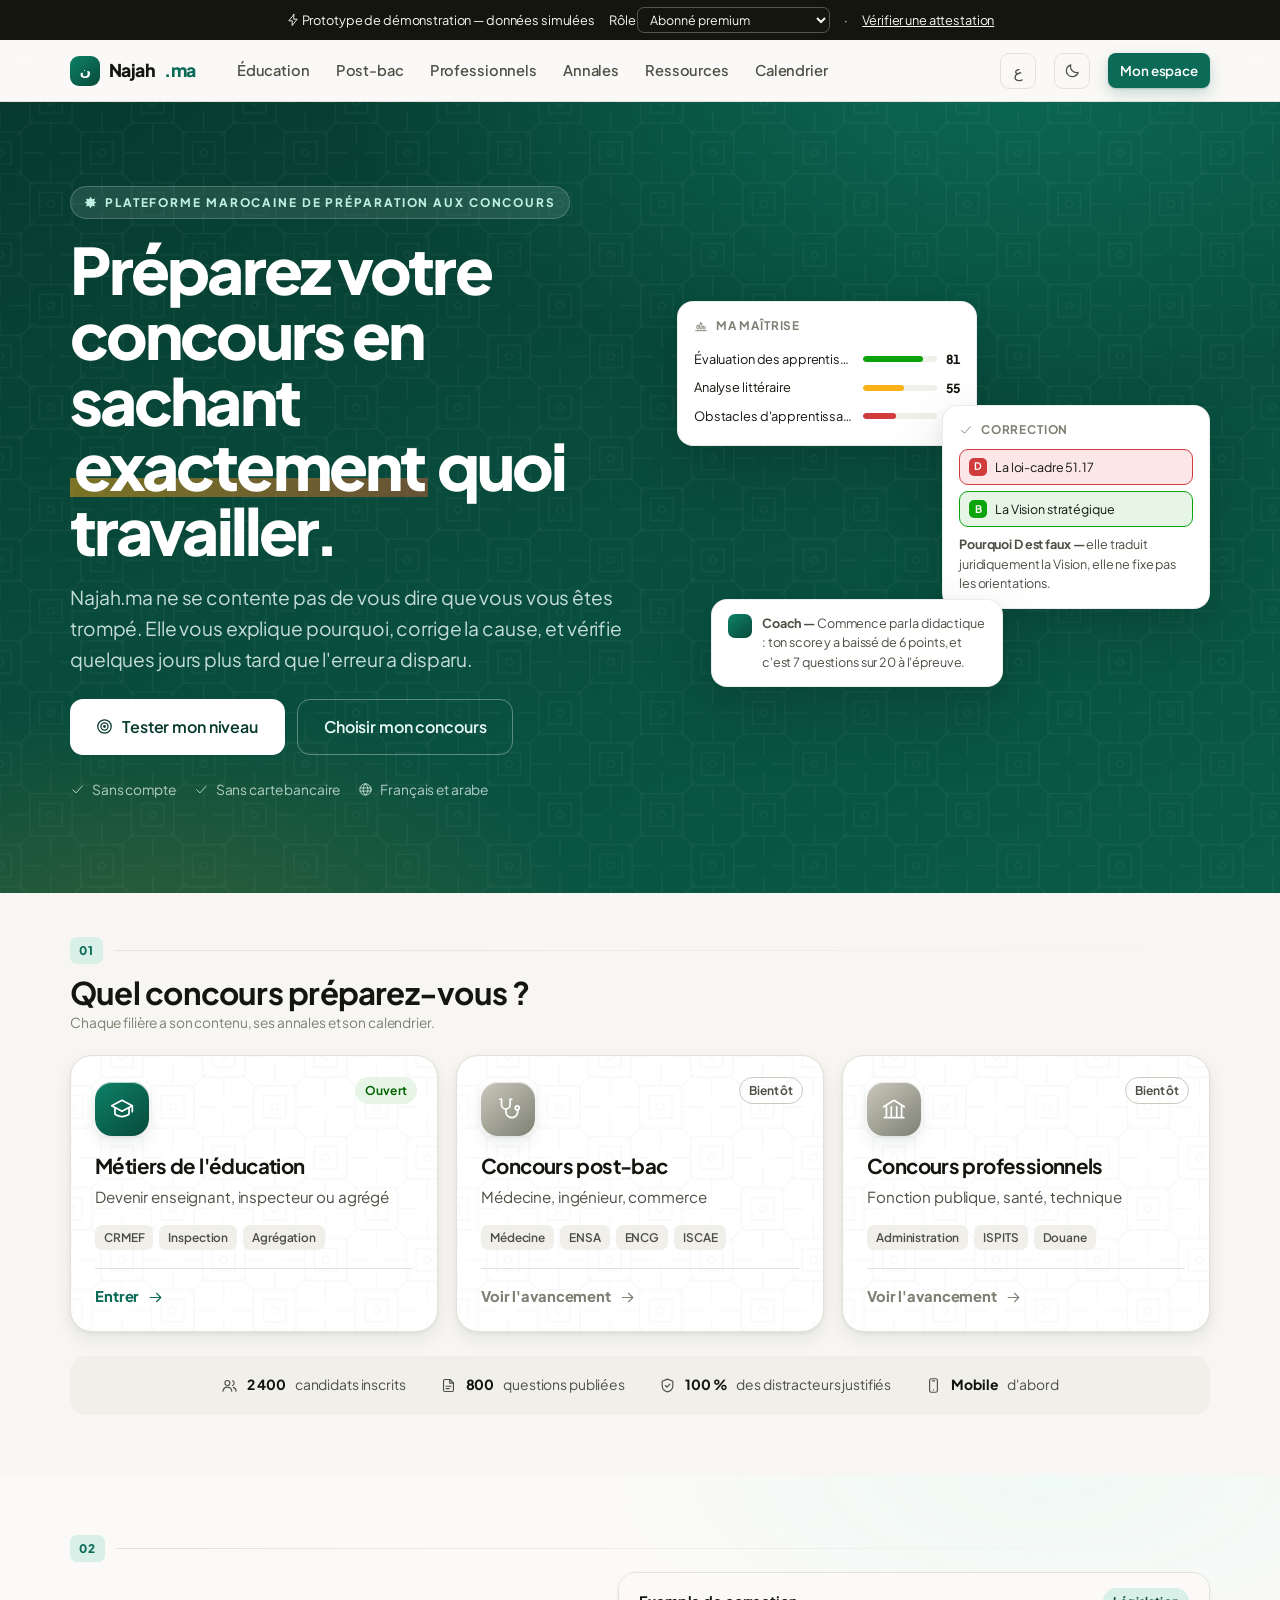
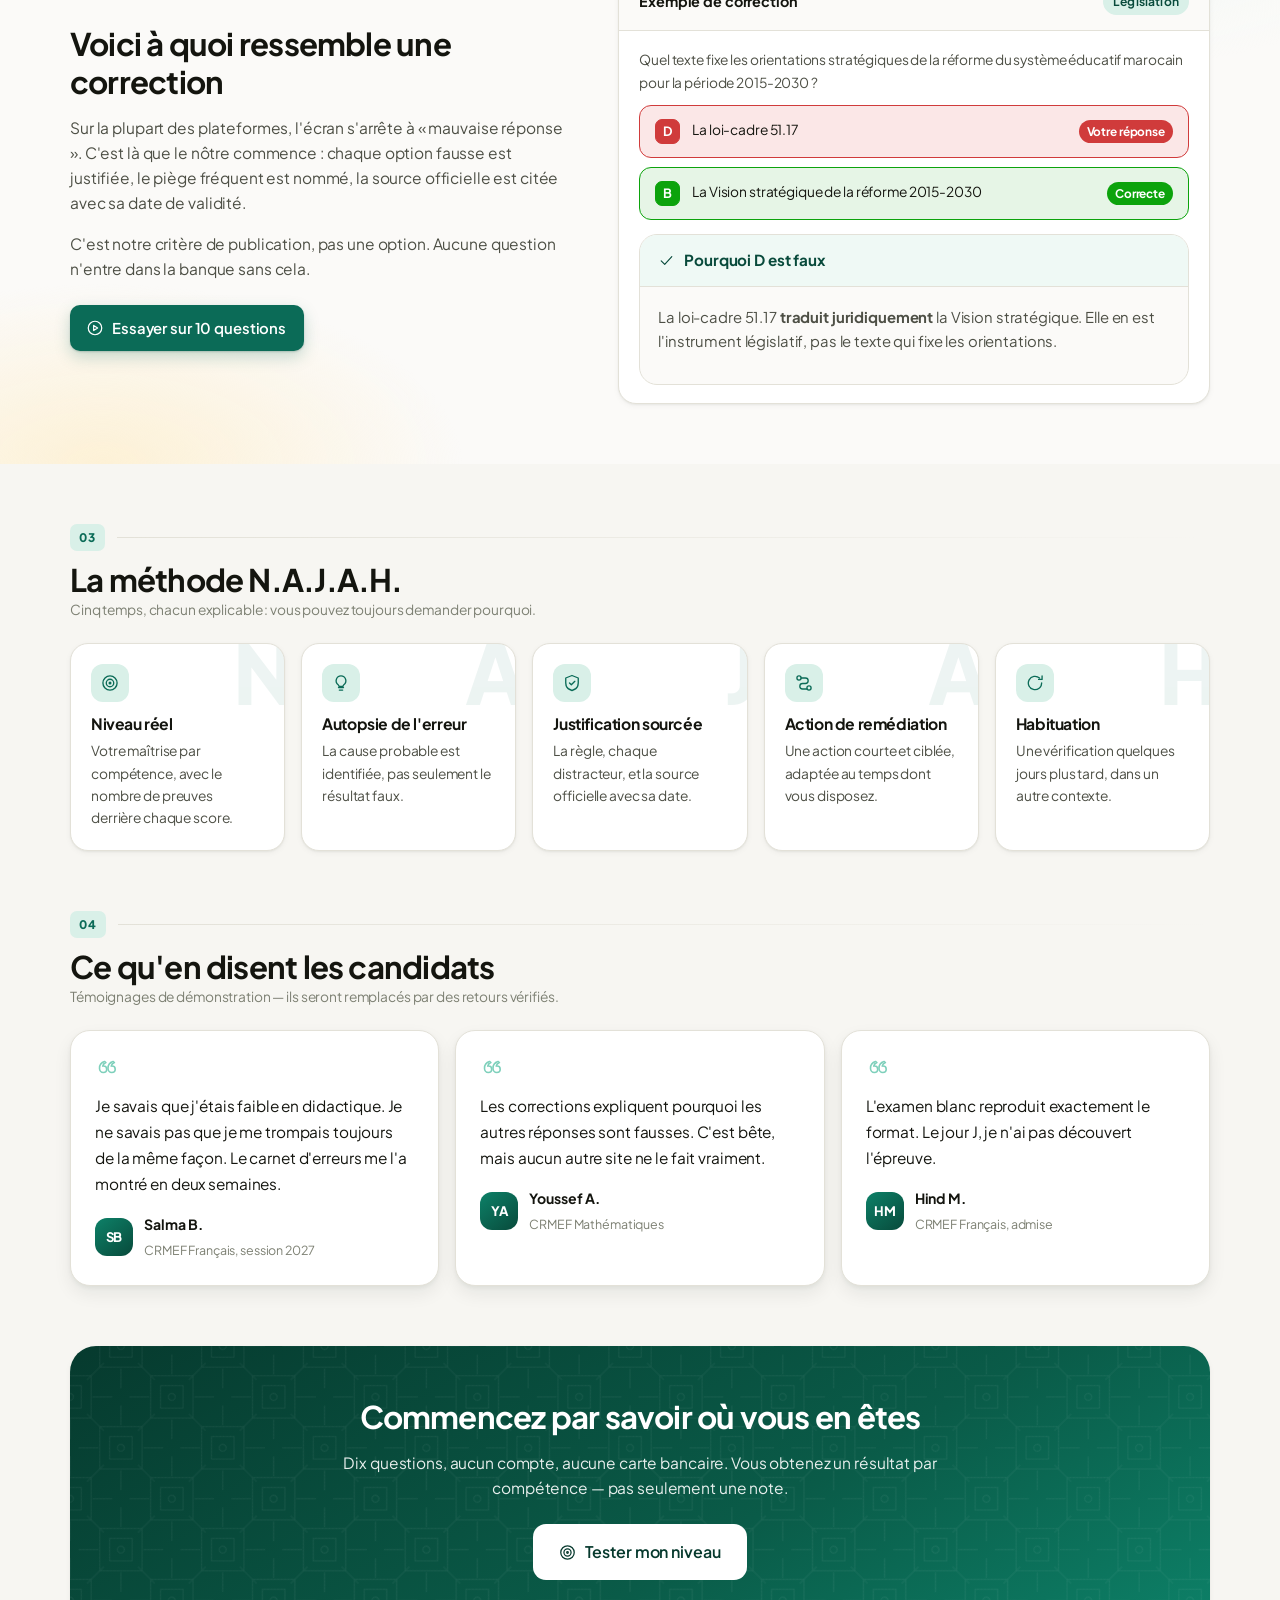
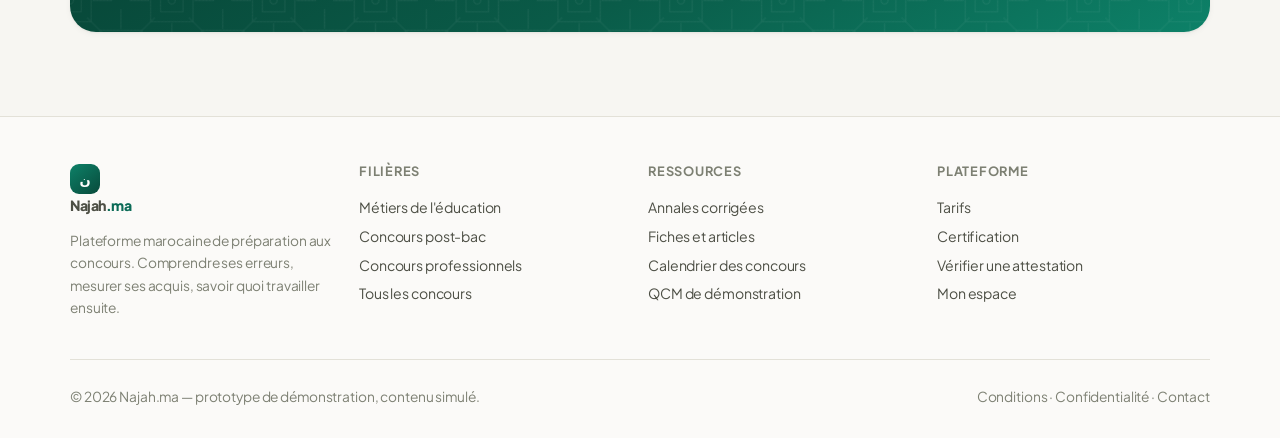
==== commit 06e6b824: "UI v3 : refonte visuelle, icônes vectorielles, motif zellige" ====
--- a/index.html
+++ b/index.html
@@ -158,12 +158,14 @@
 .g2 { grid-template-columns: repeat(2, minmax(0,1fr)); }
 .g3 { grid-template-columns: repeat(3, minmax(0,1fr)); }
 .g4 { grid-template-columns: repeat(4, minmax(0,1fr)); }
+.g5 { grid-template-columns: repeat(5, minmax(0,1fr)); }
+@media (max-width: 1080px){ .g5 { grid-template-columns: repeat(3, minmax(0,1fr)); } }
 @media (max-width: 900px){
   .g3, .g4 { grid-template-columns: repeat(2, minmax(0,1fr)); }
   /* Les grilles à colonnes définies en style en ligne repassent sur une colonne */
   .grid:not(.g2):not(.g3):not(.g4) { grid-template-columns: 1fr !important; }
 }
-@media (max-width: 620px){ .g2, .g3, .g4 { grid-template-columns: 1fr; } }
+@media (max-width: 620px){ .g2, .g3, .g4, .g5 { grid-template-columns: 1fr; } }
 .mt0{margin-top:0}.mb0{margin-bottom:0}.mt8{margin-top:8px}.mt16{margin-top:16px}.mt24{margin-top:24px}.mt32{margin-top:32px}
 .center { text-align: center; }
 .muted { color: var(--ink-3); }
@@ -239,7 +241,6 @@
 :root[data-theme="dark"] .badge-warn { color: var(--warn); }
 .badge-crit { background: var(--crit-bg); color: var(--critical); }
 .badge-outline { background: transparent; border-color: var(--line-strong); color: var(--ink-2); }
-.badge-lock::before { content: "🔒"; font-size: .8em; }
 
 .chip { display: inline-flex; align-items: center; gap: 6px; padding: 6px 12px; border-radius: 999px; border: 1px solid var(--line-strong); background: var(--surface-2); font-size: .85rem; font-weight: 550; cursor: pointer; color: var(--ink-2); }
 .chip:hover { border-color: var(--brand-500); color: var(--ink); }
@@ -604,12 +605,348 @@
   .statline div b { font-size: 1.25rem; }
 }
 
+/* =========================================================================
+   COUCHE UI v3 — profondeur, matière, motif, mouvement
+   Direction : éditorial premium à identité marocaine.
+   ========================================================================= */
+
+:root {
+  /* Ombres en couches : une ombre plate lit comme un aplat, trois couches lisent comme un objet */
+  --e1: 0 1px 2px rgba(16,32,26,.05), 0 2px 6px rgba(16,32,26,.045);
+  --e2: 0 2px 4px rgba(16,32,26,.05), 0 8px 18px rgba(16,32,26,.07), 0 1px 0 rgba(255,255,255,.7) inset;
+  --e3: 0 4px 8px rgba(16,32,26,.06), 0 16px 34px rgba(16,32,26,.10), 0 1px 0 rgba(255,255,255,.75) inset;
+  --e4: 0 8px 16px rgba(16,32,26,.08), 0 30px 64px rgba(16,32,26,.16);
+  --glow: 0 0 0 1px rgba(11,107,87,.14), 0 10px 30px rgba(11,107,87,.16);
+  --hair: rgba(20,21,15,.08);
+}
+:root[data-theme="dark"] {
+  --e1: 0 1px 2px rgba(0,0,0,.5);
+  --e2: 0 2px 6px rgba(0,0,0,.5), 0 8px 20px rgba(0,0,0,.4), 0 1px 0 rgba(255,255,255,.05) inset;
+  --e3: 0 4px 10px rgba(0,0,0,.55), 0 18px 40px rgba(0,0,0,.5), 0 1px 0 rgba(255,255,255,.06) inset;
+  --e4: 0 10px 24px rgba(0,0,0,.6), 0 34px 70px rgba(0,0,0,.65);
+  --glow: 0 0 0 1px rgba(18,161,129,.28), 0 10px 34px rgba(18,161,129,.18);
+  --hair: rgba(255,255,255,.08);
+}
+
+/* ---- Icônes ---- */
+.ic { display: inline-block; vertical-align: -.16em; flex: none; }
+html[dir="rtl"] .ic-flip { transform: scaleX(-1); }
+
+/* ---- Motif zellige ---- */
+.zel { position: absolute; inset: 0; pointer-events: none; color: currentColor; }
+.zel-host { position: relative; overflow: hidden; }
+
+/* ---- Typographie display ---- */
+.display {
+  font-size: clamp(2.3rem, 5.6vw, 4rem);
+  line-height: 1.02;
+  letter-spacing: -.045em;
+  font-weight: 800;
+}
+html[dir="rtl"] .display { letter-spacing: 0; line-height: 1.32; }
+.display em {
+  font-style: normal; white-space: nowrap; padding-inline: .06em; border-radius: 4px;
+  background-image: linear-gradient(90deg, rgba(217,154,22,.55), rgba(194,90,46,.5));
+  background-repeat: no-repeat; background-position: 0 88%; background-size: 100% .3em;
+}
+.eyebrow {
+  display: inline-flex; align-items: center; gap: 8px;
+  font-size: .74rem; font-weight: 750; letter-spacing: .16em; text-transform: uppercase;
+  color: var(--brand-700); padding: 6px 13px; border-radius: 999px;
+  background: color-mix(in srgb, var(--brand-100) 70%, transparent);
+  border: 1px solid color-mix(in srgb, var(--brand-300) 55%, transparent);
+}
+:root[data-theme="dark"] .eyebrow { color: var(--brand-300); }
+html[dir="rtl"] .eyebrow { letter-spacing: 0; }
+
+/* ---- Numéro de section ---- */
+.snum { display: flex; align-items: center; gap: 12px; margin-bottom: 10px; }
+.snum i { font-style: normal; font-size: .74rem; font-weight: 800; letter-spacing: .1em;
+  color: var(--brand-700); background: var(--brand-100); border-radius: 7px; padding: 4px 9px; }
+:root[data-theme="dark"] .snum i { color: var(--brand-300); }
+.snum span { flex: 1; height: 1px; background: linear-gradient(90deg, var(--line), transparent); }
+html[dir="rtl"] .snum span { background: linear-gradient(270deg, var(--line), transparent); }
+
+/* ---- Héros du portail ---- */
+.hero3 {
+  position: relative; overflow: hidden; color: #f2fbf7;
+  background:
+    radial-gradient(1100px 560px at 78% -8%, rgba(18,161,129,.42), transparent 62%),
+    radial-gradient(760px 460px at 12% 110%, rgba(217,154,22,.20), transparent 60%),
+    linear-gradient(158deg, #063a2e 0%, #084a3b 42%, #0a5b48 100%);
+  padding: 84px 0 92px;
+}
+@media (max-width: 860px){ .hero3 { padding: 52px 0 56px; } }
+.hero3 .zel { color: #ffffff; }
+.hero3 .display { color: #fff; }
+.hero3 .lede3 { color: rgba(238,252,247,.82); font-size: clamp(1.02rem, 1.7vw, 1.2rem); max-width: 54ch; margin-top: 18px; }
+.hero3 .eyebrow { color: #bff0e0; background: rgba(255,255,255,.10); border-color: rgba(255,255,255,.20); }
+.hero3-grid { display: grid; grid-template-columns: 1.02fr .98fr; gap: 52px; align-items: center; position: relative; }
+@media (max-width: 980px){ .hero3-grid { grid-template-columns: 1fr; gap: 36px; } }
+.hero3 .btn-primary { background: #fff; color: #06392d; }
+.hero3 .btn-primary:hover { background: #d9f0e8; }
+.hero3 .btn-ghost { border-color: rgba(255,255,255,.34); color: #eafaf4; }
+.hero3 .btn-ghost:hover { background: rgba(255,255,255,.10); }
+.hero3 .hnote { display: flex; flex-wrap: wrap; gap: 18px; margin-top: 24px; font-size: .86rem; color: rgba(238,252,247,.72); }
+.hero3 .hnote span { display: inline-flex; align-items: center; gap: 7px; }
+
+/* ---- Maquette produit flottante ---- */
+.mock { position: relative; height: 400px; }
+@media (max-width: 980px){ .mock { height: 330px; margin-top: 6px; } }
+.mock > div {
+  position: absolute; background: var(--surface-2); color: var(--ink);
+  border-radius: 16px; box-shadow: var(--e4); border: 1px solid var(--hair); padding: 14px 16px;
+  animation: floaty 7s ease-in-out infinite;
+}
+.mock .m1 { inset-inline-start: 0; inset-block-start: 8px; width: 300px; z-index: 3; }
+.mock .m2 { inset-inline-end: 0; inset-block-start: 112px; width: 268px; z-index: 4; animation-delay: -2.3s; }
+.mock .m3 { inset-inline-start: 34px; inset-block-end: 6px; width: 292px; z-index: 5; animation-delay: -4.6s; }
+@media (max-width: 480px){
+  .mock .m1 { width: 250px } .mock .m2 { width: 224px; inset-block-start: 104px } .mock .m3 { width: 244px; inset-inline-start: 12px }
+}
+@keyframes floaty { 0%,100% { transform: translateY(0) } 50% { transform: translateY(-11px) } }
+.mock .mhead { display: flex; align-items: center; gap: 8px; font-size: .74rem; font-weight: 700;
+  text-transform: uppercase; letter-spacing: .07em; color: var(--ink-3); margin-bottom: 9px; }
+.mock .mrow { display: flex; align-items: center; gap: 9px; font-size: .8rem; padding: 4px 0; }
+.mock .mrow .lbl { flex: 1; min-width: 0; white-space: nowrap; overflow: hidden; text-overflow: ellipsis; }
+.mock .mrow .val { font-variant-numeric: tabular-nums; font-weight: 750; font-size: .78rem; }
+.mock .mbar { height: 6px; border-radius: 999px; background: var(--surface-3); overflow: hidden; width: 74px; flex: none; }
+.mock .mbar i { display: block; height: 100%; border-radius: 999px; }
+.mock .mopt { display: flex; align-items: center; gap: 8px; padding: 7px 9px; border-radius: 9px; font-size: .78rem; border: 1.5px solid var(--line); margin-bottom: 6px; }
+.mock .mopt.ok { border-color: var(--good); background: var(--good-bg); }
+.mock .mopt.no { border-color: var(--critical); background: var(--crit-bg); }
+.mock .mopt b { width: 18px; height: 18px; border-radius: 5px; display: grid; place-items: center; font-size: .65rem; flex: none; color: #fff; }
+.mock .mopt.ok b { background: var(--good) } .mock .mopt.no b { background: var(--critical) }
+.mock .mbub { font-size: .79rem; line-height: 1.55; color: var(--ink-2); }
+.mock .mav { width: 24px; height: 24px; border-radius: 7px; background: linear-gradient(140deg, var(--brand-600), var(--brand-800)); flex: none; }
+
+/* ---- Portes v3 ---- */
+.door3 {
+  position: relative; overflow: hidden; display: flex; flex-direction: column;
+  text-decoration: none; color: inherit; border-radius: 22px; padding: 26px 24px 22px;
+  background: var(--surface-2); border: 1px solid var(--line); box-shadow: var(--e2);
+  transition: transform .22s cubic-bezier(.2,.7,.3,1), box-shadow .22s, border-color .22s;
+}
+.door3::after {
+  content: ""; position: absolute; inset: 0; border-radius: 22px; padding: 1px; pointer-events: none;
+  background: linear-gradient(140deg, var(--brand-500), transparent 42%, transparent 62%, var(--safran-600));
+  -webkit-mask: linear-gradient(#000 0 0) content-box, linear-gradient(#000 0 0);
+  -webkit-mask-composite: xor; mask-composite: exclude; opacity: 0; transition: opacity .22s;
+}
+.door3:hover { transform: translateY(-6px); box-shadow: var(--e4); border-color: transparent; }
+.door3:hover::after { opacity: 1; }
+.door3 .zel { color: var(--brand-700); }
+.door3 .dico3 {
+  width: 54px; height: 54px; border-radius: 17px; display: grid; place-items: center; margin-bottom: 18px;
+  background: linear-gradient(140deg, var(--brand-600), var(--brand-800)); color: #fff; box-shadow: var(--e2);
+  position: relative; z-index: 1;
+}
+.door3.soon .dico3 { background: linear-gradient(140deg, var(--line-strong), var(--ink-3)); }
+.door3 h3 { font-size: 1.28rem; letter-spacing: -.03em; position: relative; z-index: 1; }
+.door3 .dsub3 { color: var(--ink-2); font-size: .95rem; margin-top: 6px; position: relative; z-index: 1; }
+.door3 .dtags { display: flex; flex-wrap: wrap; gap: 6px; margin-top: 16px; position: relative; z-index: 1; }
+.door3 .dtag { font-size: .74rem; font-weight: 600; padding: 3px 9px; border-radius: 7px; background: var(--surface-3); color: var(--ink-2); }
+.door3 .dgo3 { margin-top: 18px; padding-top: 16px; border-block-start: 1px solid var(--line);
+  display: flex; align-items: center; gap: 8px; font-weight: 750; font-size: .92rem; color: var(--brand-700); position: relative; z-index: 1; }
+:root[data-theme="dark"] .door3 .dgo3 { color: var(--brand-500); }
+.door3.soon .dgo3 { color: var(--ink-3); }
+.door3 .dgo3 .ic { transition: transform .2s; }
+.door3:hover .dgo3 .ic { transform: translateX(5px); }
+html[dir="rtl"] .door3:hover .dgo3 .ic-flip { transform: scaleX(-1) translateX(5px); }
+.door3 .dbadge3 { position: absolute; inset-block-start: 20px; inset-inline-end: 20px; z-index: 2; }
+
+/* ---- Cartes élevées génériques ---- */
+.card { box-shadow: var(--e1); }
+.card-hover:hover { box-shadow: var(--e3); }
+.lift { transition: transform .2s cubic-bezier(.2,.7,.3,1), box-shadow .2s; }
+.lift:hover { transform: translateY(-4px); box-shadow: var(--e3); }
+.glass {
+  background: color-mix(in srgb, var(--surface-2) 74%, transparent);
+  backdrop-filter: blur(14px) saturate(1.5);
+  border: 1px solid var(--hair);
+}
+
+/* ---- Bande de confiance ---- */
+.trust3 { display: grid; grid-template-columns: repeat(3, minmax(0,1fr)); gap: 18px; margin-top: 44px; }
+@media (max-width: 860px){ .trust3 { grid-template-columns: 1fr; gap: 12px; } }
+.trust3 > div { display: flex; gap: 13px; align-items: flex-start; padding: 18px 20px; border-radius: 16px;
+  background: rgba(255,255,255,.07); border: 1px solid rgba(255,255,255,.13); }
+.trust3 .tic { width: 34px; height: 34px; border-radius: 11px; display: grid; place-items: center;
+  background: rgba(255,255,255,.13); color: #cdf3e6; flex: none; }
+.trust3 b { display: block; font-size: .93rem; color: #fff; margin-bottom: 3px; }
+.trust3 span { font-size: .84rem; color: rgba(238,252,247,.72); line-height: 1.55; }
+
+/* ---- Sections alternées ---- */
+.band { background: var(--surface); border-block: 1px solid var(--line); }
+.band-tint { background:
+  radial-gradient(700px 320px at 82% 0%, var(--brand-50), transparent 62%),
+  radial-gradient(600px 300px at 8% 100%, var(--safran-100), transparent 60%), var(--surface); }
+
+/* ---- Anneau de statistique ---- */
+.ringstat { display: flex; align-items: center; gap: 14px; }
+.ringstat .rv { font-size: 1.5rem; font-weight: 800; letter-spacing: -.03em; font-variant-numeric: tabular-nums; }
+
+/* ---- Bandeau de preuve sociale ---- */
+.socialbar { display: flex; flex-wrap: wrap; gap: 12px 34px; align-items: center; justify-content: center;
+  padding: 18px 20px; border-radius: 16px; background: var(--surface-3); }
+.socialbar div { display: flex; align-items: center; gap: 9px; font-size: .87rem; color: var(--ink-2); }
+.socialbar b { font-weight: 750; color: var(--ink); }
+
+/* ---- Témoignage ---- */
+.testi { position: relative; padding: 24px; border-radius: 20px; background: var(--surface-2);
+  border: 1px solid var(--line); box-shadow: var(--e2); }
+.testi .tq { color: var(--brand-300); margin-bottom: 10px; }
+.testi p { font-size: .96rem; line-height: 1.7; color: var(--ink); margin: 0 0 16px; }
+.testi .tw { display: flex; align-items: center; gap: 11px; }
+.testi .tav { width: 38px; height: 38px; border-radius: 12px; display: grid; place-items: center;
+  background: linear-gradient(140deg, var(--brand-600), var(--brand-800)); color: #fff; font-weight: 750; font-size: .82rem; flex: none; }
+.testi .tn b { display: block; font-size: .88rem; }
+.testi .tn span { font-size: .78rem; color: var(--ink-3); }
+
+/* ---- Apparition au défilement ----
+   L'état masqué n'est appliqué QUE si le script a confirmé pouvoir le lever.
+   Sans JavaScript, ou si l'observateur échoue, tout reste visible. */
+html.js-anim .rise { opacity: 0; transform: translateY(18px); transition: opacity .55s ease, transform .55s cubic-bezier(.2,.7,.3,1); }
+html.js-anim .rise.seen { opacity: 1; transform: none; }
+
+/* ---- Boutons enrichis ---- */
+.btn-primary { box-shadow: 0 1px 2px rgba(6,57,45,.2), 0 6px 16px rgba(11,107,87,.22); }
+.btn-primary:hover { box-shadow: 0 2px 4px rgba(6,57,45,.24), 0 10px 24px rgba(11,107,87,.28); }
+.btn-lg { padding: 14px 26px; font-size: 1rem; border-radius: 13px; }
+.btn .ic { margin-inline-start: -2px; }
+
+/* ---- En-tête de porte v3 ---- */
+.dhero3 { position: relative; overflow: hidden; padding: 46px 0 40px;
+  background: linear-gradient(180deg, var(--brand-50) 0%, var(--surface) 100%); border-block-end: 1px solid var(--line); }
+.dhero3 .zel { color: var(--brand-700); }
+.dhero3 .dicoBig { width: 62px; height: 62px; border-radius: 19px; display: grid; place-items: center;
+  background: linear-gradient(140deg, var(--brand-600), var(--brand-800)); color: #fff; box-shadow: var(--e3); flex: none; }
+
+/* ---- Tuiles de statistiques de porte ---- */
+.stat3 { display: grid; grid-template-columns: repeat(4, minmax(0,1fr)); gap: 12px; margin-top: 28px; }
+@media (max-width: 780px){ .stat3 { grid-template-columns: repeat(2, minmax(0,1fr)); } }
+.stat3 > div { padding: 15px 17px; border-radius: 15px; background: var(--surface-2); border: 1px solid var(--line); box-shadow: var(--e1); }
+.stat3 span { display: block; font-size: .74rem; text-transform: uppercase; letter-spacing: .06em; color: var(--ink-3); font-weight: 700; }
+.stat3 b { font-size: 1.55rem; font-weight: 800; letter-spacing: -.035em; }
+
+/* ---- Cartes de contenu gratuit v3 ---- */
+.freecard { box-shadow: var(--e1); border-radius: 20px; transition: transform .2s, box-shadow .2s; }
+.freecard:hover { transform: translateY(-3px); box-shadow: var(--e3); }
+.freecard.hot { box-shadow: var(--glow); }
+.freecard .fico { background: linear-gradient(140deg, var(--surface-3), var(--line)); color: var(--brand-700); }
+.freecard.hot .fico { background: linear-gradient(140deg, var(--brand-600), var(--brand-800)); color: #fff; }
+
+/* ---- Barre latérale de l'application ---- */
+.sidebar a .ic { opacity: .72; }
+.sidebar a.on .ic { opacity: 1; }
+
+@media (prefers-reduced-motion: reduce) {
+  .mock > div { animation: none !important; }
+  .rise { opacity: 1 !important; transform: none !important; }
+}
+
+/* ---- Étapes de la méthode N.A.J.A.H. ---- */
+.step5 { position: relative; overflow: hidden; }
+.step5 .letter {
+  position: absolute; inset-block-start: -14px; inset-inline-end: -6px;
+  font-size: 5.2rem; font-weight: 800; letter-spacing: -.06em; line-height: 1;
+  color: var(--brand-700); opacity: .07; pointer-events: none;
+}
+.step5 .sico { width: 38px; height: 38px; border-radius: 12px; display: grid; place-items: center;
+  background: var(--brand-100); color: var(--brand-700); margin-bottom: 12px; position: relative; }
+:root[data-theme="dark"] .step5 .sico { color: var(--brand-300); }
+
 </style>
 </head>
 <body>
 <div id="root"></div>
 <script>
 /* =========================================================================
+   NAJAH.ma — Système d'icônes
+   Grille 24, trait 1.6, extrémités arrondies, aucune couleur codée en dur.
+   Les emojis sont bannis de l'interface : ils changent d'un système à l'autre
+   et trahissent immédiatement un prototype.
+   ========================================================================= */
+
+const ICONS = {
+  /* --- Filières --- */
+  cap: '<path d="M12 4 2.5 9 12 14l9.5-5L12 4Z"/><path d="M5.5 11v5.2c0 .5.3 1 .8 1.2 1.5.8 3.6 1.6 5.7 1.6s4.2-.8 5.7-1.6c.5-.2.8-.7.8-1.2V11"/><path d="M21.5 9v5.5"/>',
+  stethoscope: '<path d="M6 3v5a4 4 0 0 0 8 0V3"/><path d="M6 3H4.5M14 3h1.5"/><path d="M10 12v2.5a5.5 5.5 0 0 0 11 0V13"/><circle cx="20.5" cy="11" r="1.8"/>',
+  columns: '<path d="M3 20h18M5 20V10M9.5 20V10M14.5 20V10M19 20V10"/><path d="M2.5 10 12 4l9.5 6"/>',
+  compass: '<circle cx="12" cy="12" r="9"/><path d="m15.5 8.5-2 5-5 2 2-5 5-2Z"/>',
+  book: '<path d="M4 5.5A1.5 1.5 0 0 1 5.5 4H19v14.5H5.5A1.5 1.5 0 0 0 4 20V5.5Z"/><path d="M4 20h15M8 4v14.5"/>',
+  gear: '<circle cx="12" cy="12" r="3"/><path d="M12 2.5v2.2M12 19.3v2.2M21.5 12h-2.2M4.7 12H2.5M18.7 5.3l-1.6 1.6M6.9 17.1l-1.6 1.6M18.7 18.7l-1.6-1.6M6.9 6.9 5.3 5.3"/>',
+
+  /* --- Fonctions --- */
+  target: '<circle cx="12" cy="12" r="8.5"/><circle cx="12" cy="12" r="4.5"/><circle cx="12" cy="12" r="1"/>',
+  chart: '<path d="M3 20h18"/><rect x="5" y="11" width="3.5" height="6" rx="1"/><rect x="10.2" y="7" width="3.5" height="10" rx="1"/><rect x="15.5" y="13" width="3.5" height="4" rx="1"/>',
+  pen: '<path d="M14.5 5.5 18.5 9.5"/><path d="M4 20l1.2-4.2L16.4 4.6a2 2 0 0 1 2.8 0l.2.2a2 2 0 0 1 0 2.8L8.2 18.8 4 20Z"/>',
+  chat: '<path d="M20.5 12c0 4.1-3.8 7.4-8.5 7.4-1 0-2-.15-2.9-.42L4 20.5l1.6-4.1C4.6 15.2 3.5 13.7 3.5 12c0-4.1 3.8-7.4 8.5-7.4s8.5 3.3 8.5 7.4Z"/><path d="M8.7 11.8h.01M12 11.8h.01M15.3 11.8h.01"/>',
+  bookmark: '<path d="M6.5 3.5h11a1 1 0 0 1 1 1v16l-6.5-4.2L5.5 20.5v-16a1 1 0 0 1 1-1Z"/>',
+  timer: '<circle cx="12" cy="13.5" r="7.5"/><path d="M12 9.5v4l2.5 1.8M9.5 2.5h5M12 2.5v3.5M19.2 6.8l1.4-1.4"/>',
+  shield: '<path d="M12 3 4.5 6v6c0 4.4 3.2 7.9 7.5 9 4.3-1.1 7.5-4.6 7.5-9V6L12 3Z"/><path d="m9 12 2.2 2.2L15.4 10"/>',
+  badge: '<circle cx="12" cy="9.5" r="5.5"/><path d="m8.4 14 -1.2 6.5L12 18.4l4.8 2.1L15.6 14"/>',
+  spark: '<path d="M12 3.5 13.7 9l5.5 1.7-5.5 1.7L12 18l-1.7-5.6L4.8 10.7 10.3 9 12 3.5Z"/><path d="M19 3.5v3M20.5 5h-3"/>',
+  layers: '<path d="m12 3.5 8.5 4.2L12 12 3.5 7.7 12 3.5Z"/><path d="m3.5 12.2 8.5 4.3 8.5-4.3"/><path d="m3.5 16.5 8.5 4.3 8.5-4.3"/>',
+  calendar: '<rect x="3.5" y="5" width="17" height="15.5" rx="2"/><path d="M3.5 9.8h17M8.2 3v4M15.8 3v4"/><path d="M7.5 13.4h2M11 13.4h2M14.5 13.4h2M7.5 16.8h2M11 16.8h2"/>',
+  file: '<path d="M14 3.5H7a2 2 0 0 0-2 2v13a2 2 0 0 0 2 2h10a2 2 0 0 0 2-2V8.5L14 3.5Z"/><path d="M13.7 3.6V8.7h5.1"/><path d="M8.5 13h7M8.5 16.4h4.5"/>',
+  check: '<path d="m4.5 12.5 5 5 10-11"/>',
+  arrow: '<path d="M4.5 12h15M13.5 6l6 6-6 6"/>',
+  lock: '<rect x="4.5" y="10.5" width="15" height="10" rx="2.2"/><path d="M8 10.5V7.8a4 4 0 0 1 8 0v2.7"/><path d="M12 14.4v2.5"/>',
+  eye: '<path d="M2.5 12S6 5.8 12 5.8 21.5 12 21.5 12 18 18.2 12 18.2 2.5 12 2.5 12Z"/><circle cx="12" cy="12" r="3.2"/>',
+  bolt: '<path d="M13.5 2.5 4.8 13.4h6L10.5 21.5l8.7-10.9h-6l.3-8.1Z"/>',
+  users: '<circle cx="9" cy="8.5" r="3.5"/><path d="M2.8 20c0-3.4 2.8-5.8 6.2-5.8s6.2 2.4 6.2 5.8"/><path d="M16.2 5.4a3.5 3.5 0 0 1 0 6.6M17.5 14.6c2.2.7 3.7 2.7 3.7 5.4"/>',
+  quote: '<path d="M9.5 6.5C6.6 7.4 4.5 10 4.5 13.2c0 2.4 1.6 4.3 3.8 4.3 1.9 0 3.4-1.4 3.4-3.3 0-1.8-1.3-3.2-3.1-3.2-.3 0-.6 0-.9.1.4-1.6 1.6-2.9 3.2-3.5l-1.4-1.1Z"/><path d="M18 6.5c-2.9.9-5 3.5-5 6.7 0 2.4 1.6 4.3 3.8 4.3 1.9 0 3.4-1.4 3.4-3.3 0-1.8-1.3-3.2-3.1-3.2-.3 0-.6 0-.9.1.4-1.6 1.6-2.9 3.2-3.5L18 6.5Z"/>',
+  route: '<circle cx="6" cy="6" r="2.5"/><circle cx="18" cy="18" r="2.5"/><path d="M8.5 6h5.2a3.3 3.3 0 0 1 0 6.6h-3.4a3.3 3.3 0 0 0 0 6.6h5.2"/>',
+  globe: '<circle cx="12" cy="12" r="9"/><path d="M3.2 9.5h17.6M3.2 14.5h17.6"/><path d="M12 3c-2.5 2.4-3.8 5.6-3.8 9s1.3 6.6 3.8 9c2.5-2.4 3.8-5.6 3.8-9S14.5 5.4 12 3Z"/>',
+  mobile: '<rect x="6.5" y="2.5" width="11" height="19" rx="2.5"/><path d="M10.4 5.4h3.2M12 18.2h.01"/>',
+  flag: '<path d="M5.5 21V3.5M5.5 4.5h11l-2 3.5 2 3.5h-11"/>',
+  play: '<circle cx="12" cy="12" r="9"/><path d="M10.2 8.6 15.5 12l-5.3 3.4V8.6Z"/>',
+  grid: '<rect x="3.5" y="3.5" width="7" height="7" rx="1.6"/><rect x="13.5" y="3.5" width="7" height="7" rx="1.6"/><rect x="3.5" y="13.5" width="7" height="7" rx="1.6"/><rect x="13.5" y="13.5" width="7" height="7" rx="1.6"/>',
+  card: '<rect x="2.5" y="5" width="19" height="14" rx="2.5"/><path d="M2.5 9.8h19M6 14.8h3.5"/>',
+  sun: '<circle cx="12" cy="12" r="4"/><path d="M12 2.5v2.3M12 19.2v2.3M21.5 12h-2.3M4.8 12H2.5M18.7 5.3l-1.6 1.6M6.9 17.1l-1.6 1.6M18.7 18.7l-1.6-1.6M6.9 6.9 5.3 5.3"/>',
+  moon: '<path d="M20 14.5A8.5 8.5 0 0 1 9.5 4 8.5 8.5 0 1 0 20 14.5Z"/>',
+  menu: '<path d="M4 7h16M4 12h16M4 17h16"/>',
+  x: '<path d="m6 6 12 12M18 6 6 18"/>',
+  star: '<path d="m12 3.5 2.7 5.6 6.1.9-4.4 4.3 1 6.1-5.4-2.9-5.4 2.9 1-6.1L3.2 10l6.1-.9L12 3.5Z"/>',
+  clock: '<circle cx="12" cy="12" r="9"/><path d="M12 6.8V12l3.4 2.2"/>',
+  bulb: '<path d="M9 17.5h6M10 20.5h4"/><path d="M12 3.5a5.8 5.8 0 0 0-3.4 10.5c.5.4.9 1 .9 1.7v.3h5v-.3c0-.7.4-1.3.9-1.7A5.8 5.8 0 0 0 12 3.5Z"/>',
+  refresh: '<path d="M20 12a8 8 0 1 1-2.6-5.9"/><path d="M20.5 3.5v4.2h-4.2"/>',
+  download: '<path d="M12 3.5v11M7.8 10.6 12 14.8l4.2-4.2"/><path d="M4.5 16.5v2a2 2 0 0 0 2 2h11a2 2 0 0 0 2-2v-2"/>'
+};
+
+/* icon('target', 22) → SVG dimensionné, hérite de currentColor */
+function icon(name, size, cls) {
+  const d = ICONS[name] || ICONS.spark;
+  return `<svg class="ic ${cls || ''}" viewBox="0 0 24 24" width="${size || 20}" height="${size || 20}"
+    fill="none" stroke="currentColor" stroke-width="1.6" stroke-linecap="round" stroke-linejoin="round"
+    aria-hidden="true" focusable="false">${d}</svg>`;
+}
+
+/* Motif zellige génératif — filigrane identitaire, jamais décoratif au point de gêner */
+function zellige(id, opacity) {
+  return `<svg class="zel" aria-hidden="true" width="100%" height="100%" style="opacity:${opacity || .05}">
+    <defs><pattern id="${id}" width="72" height="72" patternUnits="userSpaceOnUse" patternTransform="rotate(45)">
+      <rect width="72" height="72" fill="none"/>
+      <path d="M36 6 66 36 36 66 6 36Z" fill="none" stroke="currentColor" stroke-width="1.1"/>
+      <path d="M36 20 52 36 36 52 20 36Z" fill="none" stroke="currentColor" stroke-width="1.1"/>
+      <path d="M36 0v12M36 60v12M0 36h12M60 36h12" stroke="currentColor" stroke-width="1.1"/>
+      <circle cx="36" cy="36" r="3.4" fill="none" stroke="currentColor" stroke-width="1.1"/>
+      <path d="M6 6 20 20M66 6 52 20M6 66 20 52M66 66 52 52" stroke="currentColor" stroke-width="1.1"/>
+    </pattern></defs>
+    <rect width="100%" height="100%" fill="url(#${id})"/>
+  </svg>`;
+}
+
+/* Étoile marocaine à huit branches — marqueur de section */
+function khatam(size) {
+  const s = size || 18;
+  return `<svg viewBox="0 0 24 24" width="${s}" height="${s}" fill="currentColor" aria-hidden="true" class="ic">
+    <path d="M12 1.6 15 6.2 20.2 4.8 18.8 10 23.4 12 18.8 14 20.2 19.2 15 17.8 12 22.4 9 17.8 3.8 19.2 5.2 14 .6 12 5.2 10 3.8 4.8 9 6.2 12 1.6Z"/>
+  </svg>`;
+}
+
+/* =========================================================================
    NAJAH.ma — Données simulées
    Contenu CRMEF réaliste. Aucune donnée réelle de candidat.
    Tout passe par services.js : aucun écran n'accède directement à DATA.
@@ -628,7 +965,7 @@
     tagline: "Centres régionaux des métiers de l'éducation et de la formation",
     desc: "Concours d'accès aux CRMEF pour la formation des enseignants du primaire, du collège et du qualifiant. Épreuves écrites de sciences de l'éducation, de didactique et de spécialité, puis épreuve orale.",
     places: '19 000 places annoncées en 2025 (source ministérielle secondaire)',
-    icon: '🎓',
+    icon: 'cap',
     specialties: [
       { id: 'fr-sq', name: 'Français — secondaire qualifiant', live: true, candidates: '≈ 8 400 candidats/session', items: 412 },
       { id: 'math-sq', name: 'Mathématiques — secondaire qualifiant', live: true, candidates: '≈ 6 900 candidats/session', items: 388 },
@@ -640,49 +977,49 @@
   },
   {
     id: 'inspection', group: 'education', live: false,
-    name: "Inspection de l'enseignement", short: 'Inspection', icon: '🔍',
+    name: "Inspection de l'enseignement", short: 'Inspection', icon: 'compass',
     tagline: 'Concours de recrutement des inspecteurs pédagogiques',
     desc: "Accès au cycle de formation des inspecteurs. Épreuves d'expertise pédagogique, d'encadrement et de législation scolaire.",
     specialties: [{ id: 'insp-peda', name: 'Inspection pédagogique', live: false }, { id: 'insp-plan', name: 'Planification et orientation', live: false }]
   },
   {
     id: 'agregation', group: 'education', live: false,
-    name: "Agrégation", short: 'Agrégation', icon: '📚',
+    name: "Agrégation", short: 'Agrégation', icon: 'book',
     tagline: 'Concours national d\'agrégation',
     desc: "Concours de haut niveau disciplinaire ouvrant l'accès aux classes préparatoires et au qualifiant.",
     specialties: [{ id: 'agr-fr', name: 'Agrégation de français', live: false }, { id: 'agr-math', name: 'Agrégation de mathématiques', live: false }]
   },
   {
     id: 'medecine', group: 'postbac', live: false,
-    name: 'Concours de médecine et pharmacie', short: 'Médecine', icon: '🩺',
+    name: 'Concours de médecine et pharmacie', short: 'Médecine', icon: 'stethoscope',
     tagline: 'FMP Rabat, Casablanca, Marrakech, Fès, Oujda, Agadir',
     desc: "Concours national d'accès aux facultés de médecine et de pharmacie. Épreuves de sciences fondamentales et de raisonnement.",
     specialties: [{ id: 'med-nat', name: 'Concours national de médecine', live: false }]
   },
   {
     id: 'ingenieur', group: 'postbac', live: false,
-    name: "Écoles d'ingénieurs", short: 'Ingénieur', icon: '⚙️',
+    name: "Écoles d'ingénieurs", short: 'Ingénieur', icon: 'gear',
     tagline: 'ENSA, ENSAM, EMI, INPT, EHTP',
     desc: "Concours communs d'accès aux écoles nationales d'ingénieurs après baccalauréat ou classes préparatoires.",
     specialties: [{ id: 'ensa', name: 'Concours ENSA', live: false }, { id: 'cnc', name: 'CNC — filière MP/PSI', live: false }]
   },
   {
     id: 'commerce', group: 'postbac', live: false,
-    name: 'Écoles de commerce et de gestion', short: 'Commerce', icon: '📈',
+    name: 'Écoles de commerce et de gestion', short: 'Commerce', icon: 'chart',
     tagline: 'ENCG, ISCAE',
     desc: "Concours d'accès aux écoles nationales de commerce et de gestion.",
     specialties: [{ id: 'tafem', name: 'TAFEM — ENCG', live: false }, { id: 'iscae', name: 'ISCAE', live: false }]
   },
   {
     id: 'administration', group: 'pro', live: false,
-    name: 'Concours administratifs', short: 'Administration', icon: '🏛️',
+    name: 'Concours administratifs', short: 'Administration', icon: 'columns',
     tagline: 'Administrateurs, rédacteurs, techniciens',
     desc: "Concours de recrutement dans la fonction publique : culture générale, droit administratif, note de synthèse.",
     specialties: [{ id: 'admin-2', name: 'Administrateur 2ᵉ grade', live: false }]
   },
   {
     id: 'sante', group: 'pro', live: false,
-    name: 'Professions de santé — ISPITS', short: 'ISPITS', icon: '⚕️',
+    name: 'Professions de santé — ISPITS', short: 'ISPITS', icon: 'shield',
     tagline: 'Instituts supérieurs des professions infirmières',
     desc: "Concours d'accès aux filières infirmières et techniques de santé.",
     specialties: [{ id: 'ispits-inf', name: 'Soins infirmiers', live: false }]
@@ -1633,7 +1970,7 @@
 /* ------------------------------------------------------------------ */
 DATA.portals = [
   {
-    id: 'education', icon: '🎓', live: true,
+    id: 'education', icon: 'cap', live: true,
     name: "Métiers de l'éducation",
     door: "Devenir enseignant, inspecteur ou agrégé",
     examples: 'CRMEF · Inspection · Agrégation',
@@ -1647,10 +1984,10 @@
       { k: 'Spécialités ouvertes', v: '2' }
     ],
     free: [
-      { icon: '◎', t: 'Testez votre niveau en 10 questions', d: "Sans compte, sans carte bancaire. Vous obtenez un résultat par compétence, pas seulement un score.", cta: 'Commencer le test', route: '#/essai/education', primary: true },
-      { icon: '📄', t: 'Annales corrigées', d: "Les sujets des sessions passées, avec corrigé, source identifiée et année.", cta: 'Consulter les annales', route: '#/annales' },
-      { icon: '📘', t: 'Fiches et méthodes', d: "Législation, didactique, méthodologie de l'oral. Rédigées par des formateurs, sourcées.", cta: 'Lire les fiches', route: '#/ressources' },
-      { icon: '📅', t: 'Calendrier des concours', d: "Dates d'inscription, épreuves et résultats, avec la source de chaque annonce.", cta: 'Voir le calendrier', route: '#/calendrier' }
+      { icon: 'target', t: 'Testez votre niveau en 10 questions', d: "Sans compte, sans carte bancaire. Vous obtenez un résultat par compétence, pas seulement un score.", cta: 'Commencer le test', route: '#/essai/education', primary: true },
+      { icon: 'file', t: 'Annales corrigées', d: "Les sujets des sessions passées, avec corrigé, source identifiée et année.", cta: 'Consulter les annales', route: '#/annales' },
+      { icon: 'book', t: 'Fiches et méthodes', d: "Législation, didactique, méthodologie de l'oral. Rédigées par des formateurs, sourcées.", cta: 'Lire les fiches', route: '#/ressources' },
+      { icon: 'calendar', t: 'Calendrier des concours', d: "Dates d'inscription, épreuves et résultats, avec la source de chaque annonce.", cta: 'Voir le calendrier', route: '#/calendrier' }
     ],
     proof: 'Q007',
     planWords: {
@@ -1666,7 +2003,7 @@
     ]
   },
   {
-    id: 'postbac', icon: '🩺', live: false,
+    id: 'postbac', icon: 'stethoscope', live: false,
     name: 'Concours post-bac',
     door: 'Médecine, ingénieur, commerce',
     examples: 'Médecine · ENSA · ENCG · ISCAE',
@@ -1680,8 +2017,8 @@
       { k: "Sur liste d'attente", v: '340' }
     ],
     free: [
-      { icon: '📅', t: 'Calendrier des concours', d: "Dates des concours post-bac déjà annoncées, mises à jour à chaque publication officielle.", cta: 'Voir le calendrier', route: '#/calendrier' },
-      { icon: '📘', t: 'Fiches méthodologiques', d: "Organisation des révisions, gestion du temps en épreuve, choix de filière.", cta: 'Lire les fiches', route: '#/ressources' }
+      { icon: 'calendar', t: 'Calendrier des concours', d: "Dates des concours post-bac déjà annoncées, mises à jour à chaque publication officielle.", cta: 'Voir le calendrier', route: '#/calendrier' },
+      { icon: 'book', t: 'Fiches méthodologiques', d: "Organisation des révisions, gestion du temps en épreuve, choix de filière.", cta: 'Lire les fiches', route: '#/ressources' }
     ],
     proof: null,
     planWords: {
@@ -1695,7 +2032,7 @@
     ]
   },
   {
-    id: 'pro', icon: '🏛️', live: false,
+    id: 'pro', icon: 'columns', live: false,
     name: 'Concours professionnels',
     door: 'Fonction publique, santé, technique',
     examples: 'Administration · ISPITS · Douane',
@@ -1709,8 +2046,8 @@
       { k: "Sur liste d'attente", v: '120' }
     ],
     free: [
-      { icon: '📅', t: 'Calendrier des concours', d: "Avis de concours et échéances de candidature, avec la source officielle de chaque annonce.", cta: 'Voir le calendrier', route: '#/calendrier' },
-      { icon: '📘', t: 'Fiches de culture administrative', d: "Repères sur le droit administratif, la note de synthèse et la culture générale.", cta: 'Lire les fiches', route: '#/ressources' }
+      { icon: 'calendar', t: 'Calendrier des concours', d: "Avis de concours et échéances de candidature, avec la source officielle de chaque annonce.", cta: 'Voir le calendrier', route: '#/calendrier' },
+      { icon: 'book', t: 'Fiches de culture administrative', d: "Repères sur le droit administratif, la note de synthèse et la culture générale.", cta: 'Lire les fiches', route: '#/ressources' }
     ],
     proof: null,
     planWords: {
@@ -2011,6 +2348,26 @@
   }).join('')}</div>`;
 }
 
+/* Apparition au défilement — désactivée si l'utilisateur réduit les animations */
+let REVEAL, REVEAL_FUSE;
+function bindReveal(root) {
+  const els = (root || document).querySelectorAll('.rise');
+  if (!els.length) return;
+  const can = 'IntersectionObserver' in window && !matchMedia('(prefers-reduced-motion: reduce)').matches;
+  if (!can) { document.documentElement.classList.remove('js-anim'); return; }
+  document.documentElement.classList.add('js-anim');
+  // Filet de sécurité : rien ne doit rester invisible si l'observateur ne se déclenche pas.
+  clearTimeout(REVEAL_FUSE);
+  REVEAL_FUSE = setTimeout(() => els.forEach(e => e.classList.add('seen')), 2500);
+  if (!REVEAL) REVEAL = new IntersectionObserver(en => {
+    en.forEach(x => { if (x.isIntersecting) { x.target.classList.add('seen'); REVEAL.unobserve(x.target); } });
+  }, { rootMargin: '0px 0px -8% 0px', threshold: .05 });
+  els.forEach(e => {
+    if (e.getBoundingClientRect().top < innerHeight * 1.05) e.classList.add('seen');
+    else REVEAL.observe(e);
+  });
+}
+
 function bindViz(root) {
   (root || document).querySelectorAll('.vz').forEach(el => {
     el.style.cursor = 'default';
@@ -2049,6 +2406,7 @@
   const root = document.getElementById('root');
   root.innerHTML = fn ? fn(r) : notFound();
   bindViz(root);
+  bindReveal(root);
   window.scrollTo(0, 0);
   document.querySelectorAll('[data-autofocus]').forEach(e => e.focus());
   S.sidebarOpen = false;
@@ -2056,7 +2414,7 @@
 
 function notFound() {
   return shellPublic(`<div class="wrap" style="padding:80px 20px"><div class="empty">
-    <div class="e-ico">🧭</div><h2>Page introuvable</h2>
+    <div class="e-ico">${icon('compass', 34)}</div><h2>Page introuvable</h2>
     <p class="muted">Cet écran n'existe pas dans le prototype.</p>
     <a class="btn btn-primary mt16" href="#/">Retour à l'accueil</a></div></div>`);
 }
@@ -2064,7 +2422,7 @@
 /* ---------------- Enveloppes ---------------- */
 function demobar() {
   return `<div class="demobar">
-    <span>🧪 Prototype de démonstration — données simulées</span>
+    <span>${icon('bolt', 14)} Prototype de démonstration — données simulées</span>
     <label>Rôle
       <select onchange="setPersona(this.value)">
         ${Object.entries(DATA.personas).map(([k, v]) => `<option value="${k}" ${S.persona === k ? 'selected' : ''}>${esc(v.label)}</option>`).join('')}
@@ -2089,7 +2447,7 @@
     <nav class="navlinks">${links.map(([h, t, k]) => `<a href="${h}" class="${active === k ? 'on' : ''}">${esc(t)}</a>`).join('')}</nav>
     <span class="spacer"></span>
     <button class="iconbtn" onclick="toggleLang()" title="Français / العربية" aria-label="Changer de langue">${S.lang === 'fr' ? 'ع' : 'FR'}</button>
-    <button class="iconbtn" onclick="toggleTheme()" title="Thème clair / sombre" aria-label="Changer de thème">${S.theme === 'light' ? '◐' : '◑'}</button>
+    <button class="iconbtn" onclick="toggleTheme()" title="Thème clair / sombre" aria-label="Changer de thème">${icon(S.theme === 'light' ? 'moon' : 'sun', 17)}</button>
     ${isLogged()
       ? `<a class="btn btn-primary btn-sm" href="#/app">Mon espace</a>`
       : `<a class="btn btn-quiet btn-sm" href="#/app">${esc(T('nav_login'))}</a>
@@ -2127,30 +2485,30 @@
 function sidebar(active) {
   const items = [
     ['g', T('g_prepare')],
-    ['#/app', '◉', T('side_home'), 'home'],
-    ['#/app/diagnostic', '◎', T('side_diag'), 'diag'],
-    ['#/app/entrainement', '✎', T('side_train'), 'train'],
-    ['#/app/coach', '☰', T('side_coach'), 'coach'],
-    ['#/app/carnet', '✦', T('side_book'), 'book'],
+    ['#/app', 'grid', T('side_home'), 'home'],
+    ['#/app/diagnostic', 'target', T('side_diag'), 'diag'],
+    ['#/app/entrainement', 'pen', T('side_train'), 'train'],
+    ['#/app/coach', 'chat', T('side_coach'), 'coach'],
+    ['#/app/carnet', 'bookmark', T('side_book'), 'book'],
     ['g', T('g_verify')],
-    ['#/app/redaction', '✍', T('side_open'), 'open'],
-    ['#/app/simulateur', '⏱', T('side_sim'), 'sim'],
-    ['#/app/progression', '▤', T('side_prog'), 'prog'],
-    ['#/app/certification', '✓', T('side_cert'), 'cert'],
+    ['#/app/redaction', 'file', T('side_open'), 'open'],
+    ['#/app/simulateur', 'timer', T('side_sim'), 'sim'],
+    ['#/app/progression', 'chart', T('side_prog'), 'prog'],
+    ['#/app/certification', 'badge', T('side_cert'), 'cert'],
     ['g', T('g_account')],
-    ['#/app/abonnement', '◈', T('side_sub'), 'sub'],
-    ['#/app/parametres', '⚙', T('side_set'), 'set']
+    ['#/app/abonnement', 'card', T('side_sub'), 'sub'],
+    ['#/app/parametres', 'gear', T('side_set'), 'set']
   ];
   return `<aside class="sidebar ${S.sidebarOpen ? 'open' : ''}" id="sidebar">
     ${items.map(it => it[0] === 'g'
       ? `<div class="group">${esc(it[1])}</div>`
-      : `<a href="${it[0]}" class="${active === it[3] ? 'on' : ''}"><span class="ico">${it[1]}</span>${esc(it[2])}</a>`).join('')}
+      : `<a href="${it[0]}" class="${active === it[3] ? 'on' : ''}"><span class="ico">${icon(it[1], 18)}</span>${esc(it[2])}</a>`).join('')}
     <div class="group">${esc(T('lbl_overview'))}</div>
     <div style="padding:0 11px">
       <div class="small dim">${esc(T('lbl_goal'))} — <bdi>${esc(DATA.profile.session)}</bdi></div>
       <div class="strong" style="font-size:.9rem"><bdi>J−${daysUntil(DATA.profile.targetDate)}</bdi> ${esc(T('lbl_before'))}</div>
       <div class="bar bar-thin mt8"><span style="width:${Math.round((1 - daysUntil(DATA.profile.targetDate) / 157) * 100)}%"></span></div>
-      <div class="xsmall muted mt8">${esc(T('lbl_streak').replace('{n}', DATA.profile.streak))} 🔥</div>
+      <div class="xsmall muted mt8">${icon('bolt', 13)} ${esc(T('lbl_streak').replace('{n}', DATA.profile.streak))}</div>
     </div>
   </aside>`;
 }
@@ -2158,7 +2516,7 @@
 function shellApp(html, active) {
   return topbar() + `<div class="applayout">${sidebar(active)}
     <main class="appmain">${html}</main></div>
-    <button class="btn btn-primary fab only-mobile" onclick="toggleSidebar()" aria-label="Ouvrir le menu">☰ Menu</button>`;
+    <button class="btn btn-primary fab only-mobile" onclick="toggleSidebar()" aria-label="Ouvrir le menu">${icon('menu', 18)} Menu</button>`;
 }
 
 function pagehead(title, sub, right) {
@@ -2169,7 +2527,7 @@
 
 function paywall(what) {
   return `<div class="paywall">
-    <div class="lockicon">🔒</div>
+    <div class="lockicon">${icon('lock', 22)}</div>
     <h3>${esc(what)} fait partie de l'offre Premium</h3>
     <p class="muted" style="max-width:46ch;margin:8px auto 0">Les droits sont vérifiés côté serveur : masquer un bouton ne suffit jamais. Cet écran illustre le mur payant tel qu'il apparaîtra au candidat.</p>
     <div class="row" style="justify-content:center;margin-top:18px">
@@ -2204,51 +2562,138 @@
 
 /* ---------------- Accueil : on n'argumente pas, on oriente ---------------- */
 route('/', () => shellPublic(`
-  <section class="portal"><div class="wrap">
-    <div class="kicker">Plateforme marocaine de préparation aux concours</div>
-    <h1>Préparez votre concours en sachant exactement quoi travailler.</h1>
-    <p class="lede">Najah.ma ne se contente pas de vous dire que vous vous êtes trompé. Elle vous explique <b>pourquoi</b>, ce qu'il faut corriger, et vérifie quelques jours plus tard que l'erreur a disparu.</p>
-
-    <div class="ask">Quel concours préparez-vous ?</div>
-
+  <section class="hero3 zel-host">
+    ${zellige('zh', .055)}
+    <div class="wrap hero3-grid">
+      <div class="rise">
+        <div class="eyebrow">${khatam(13)} Plateforme marocaine de préparation aux concours</div>
+        <h1 class="display" style="margin-top:18px">Préparez votre concours en sachant <em>exactement</em> quoi travailler.</h1>
+        <p class="lede3">Najah.ma ne se contente pas de vous dire que vous vous êtes trompé. Elle vous explique pourquoi, corrige la cause, et vérifie quelques jours plus tard que l'erreur a disparu.</p>
+        <div class="row row-wrap mt24">
+          <a class="btn btn-primary btn-lg" href="#/essai/education">${icon('target', 19)} Tester mon niveau</a>
+          <a class="btn btn-ghost btn-lg" href="#doors">Choisir mon concours</a>
+        </div>
+        <div class="hnote">
+          <span>${icon('check', 15)} Sans compte</span>
+          <span>${icon('check', 15)} Sans carte bancaire</span>
+          <span>${icon('globe', 15)} Français et arabe</span>
+        </div>
+      </div>
+      <div class="mock rise">${heroMock()}</div>
+    </div>
+  </section>
+
+  <section class="wrap" style="padding:44px 20px 0" id="doors">
+    <div class="snum rise"><i>01</i><span></span></div>
+    <div class="row-between rise" style="margin-bottom:20px">
+      <div><h2>Quel concours préparez-vous ?</h2>
+        <div class="ssub muted small">Chaque filière a son contenu, ses annales et son calendrier.</div></div>
+    </div>
     <div class="doors">
-      ${DATA.portals.map(p => `
-        <a class="door ${p.live ? 'on' : 'soon'}" href="#/p/${p.id}">
-          <div class="dbadge">${p.live ? badge('Ouvert', 'good') : badge('Bientôt', 'outline')}</div>
-          <div class="dico">${p.icon}</div>
+      ${DATA.portals.map((p, i) => `
+        <a class="door3 zel-host rise ${p.live ? '' : 'soon'}" href="#/p/${p.id}" style="transition-delay:${i * 70}ms">
+          ${zellige('zd' + i, .045)}
+          <div class="dbadge3">${p.live ? badge('Ouvert', 'good') : badge('Bientôt', 'outline')}</div>
+          <div class="dico3">${icon(p.icon, 26)}</div>
           <h3>${esc(p.name)}</h3>
-          <div class="dsub">${esc(p.door)}</div>
-          <div class="dex">${esc(p.examples)}</div>
-          <div class="dgo">${p.live ? 'Entrer' : "Voir l'avancement"} <span class="arw">→</span></div>
+          <div class="dsub3">${esc(p.door)}</div>
+          <div class="dtags">${p.examples.split(' · ').map(x => `<span class="dtag">${esc(x)}</span>`).join('')}</div>
+          <div class="dgo3">${p.live ? 'Entrer' : "Voir l'avancement"} ${icon('arrow', 17, 'ic-flip')}</div>
         </a>`).join('')}
     </div>
-
-    <div class="trust">
-      <div><b>Chaque erreur est expliquée</b><span>La bonne réponse, mais aussi pourquoi chacune des autres est fausse — avec sa source.</span></div>
-      <div><b>Un suivi par compétence</b><span>Pas un score global, mais une carte de ce que vous maîtrisez vraiment.</span></div>
-      <div><b>Français et arabe</b><span>Interface intégralement bilingue, pensée d'abord pour le téléphone.</span></div>
-    </div>
-  </div></section>
-
-  <section class="wrap" style="padding:56px 20px 0">
-    <div class="grid" style="grid-template-columns:.95fr 1.05fr;gap:38px;align-items:center">
+    <div class="socialbar rise mt24">
+      <div>${icon('users', 17)} <b>2 400</b> candidats inscrits</div>
+      <div>${icon('file', 17)} <b>800</b> questions publiées</div>
+      <div>${icon('shield', 17)} <b>100 %</b> des distracteurs justifiés</div>
+      <div>${icon('mobile', 17)} <b>Mobile</b> d'abord</div>
+    </div>
+  </section>
+
+  <section class="band-tint" style="margin-top:60px;padding:60px 0"><div class="wrap">
+    <div class="snum rise"><i>02</i><span></span></div>
+    <div class="grid rise" style="grid-template-columns:.92fr 1.08fr;gap:44px;align-items:center">
       <div>
         <h2>Voici à quoi ressemble une correction</h2>
-        <p class="dim" style="margin-top:12px">Sur la plupart des plateformes, l'écran s'arrête à « mauvaise réponse ». C'est là que le nôtre commence : chaque option fausse est justifiée, le piège fréquent est nommé, la source est citée.</p>
+        <p class="dim" style="margin-top:14px">Sur la plupart des plateformes, l'écran s'arrête à « mauvaise réponse ». C'est là que le nôtre commence : chaque option fausse est justifiée, le piège fréquent est nommé, la source officielle est citée avec sa date de validité.</p>
         <p class="dim">C'est notre critère de publication, pas une option. Aucune question n'entre dans la banque sans cela.</p>
-        <a class="btn btn-primary" href="#/p/education">Essayer sur 10 questions</a>
+        <div class="row row-wrap mt24">
+          <a class="btn btn-primary" href="#/essai/education">${icon('play', 18)} Essayer sur 10 questions</a>
+        </div>
       </div>
       <div>${proofCard('Q007')}</div>
     </div>
+  </div></section>
+
+  <section class="wrap" style="padding:60px 20px 0">
+    <div class="snum rise"><i>03</i><span></span></div>
+    <div class="rise" style="margin-bottom:22px"><h2>La méthode N.A.J.A.H.</h2>
+      <div class="ssub muted small">Cinq temps, chacun explicable : vous pouvez toujours demander pourquoi.</div></div>
+    <div class="grid g5">
+      ${[['N', 'target', 'Niveau réel', "Votre maîtrise par compétence, avec le nombre de preuves derrière chaque score."],
+         ['A', 'bulb', "Autopsie de l'erreur", "La cause probable est identifiée, pas seulement le résultat faux."],
+         ['J', 'shield', 'Justification sourcée', "La règle, chaque distracteur, et la source officielle avec sa date."],
+         ['A', 'route', 'Action de remédiation', "Une action courte et ciblée, adaptée au temps dont vous disposez."],
+         ['H', 'refresh', 'Habituation', "Une vérification quelques jours plus tard, dans un autre contexte."]
+        ].map(([L, ic, t, d], i) => `<div class="card lift rise step5" style="transition-delay:${i * 60}ms">
+          <span class="letter">${L}</span>
+          <div class="sico">${icon(ic, 20)}</div>
+          <h3 style="font-size:.98rem">${t}</h3>
+          <p class="small dim" style="margin:7px 0 0">${d}</p></div>`).join('')}
+    </div>
   </section>
 
-  <section class="wrap" style="padding:56px 20px 20px">
-    <div class="card center" style="background:linear-gradient(135deg,var(--brand-800),var(--brand-600));color:#fff;border:0;padding:42px 26px">
-      <h2 style="color:#fff">Commencez par savoir où vous en êtes</h2>
-      <p style="opacity:.92;max-width:52ch;margin:12px auto 0">Dix questions, aucun compte, aucune carte bancaire. Vous obtenez un résultat par compétence — pas seulement une note.</p>
-      <a class="btn btn-lg mt24" style="background:#fff;color:var(--brand-800)" href="#/essai/education">Tester mon niveau</a>
+  <section class="wrap" style="padding:60px 20px 0">
+    <div class="snum rise"><i>04</i><span></span></div>
+    <div class="rise" style="margin-bottom:22px"><h2>Ce qu'en disent les candidats</h2>
+      <div class="ssub muted small">Témoignages de démonstration — ils seront remplacés par des retours vérifiés.</div></div>
+    <div class="grid g3">
+      ${[["Je savais que j'étais faible en didactique. Je ne savais pas que je me trompais toujours de la même façon. Le carnet d'erreurs me l'a montré en deux semaines.", 'SB', 'Salma B.', 'CRMEF Français, session 2027'],
+         ["Les corrections expliquent pourquoi les autres réponses sont fausses. C'est bête, mais aucun autre site ne le fait vraiment.", 'YA', 'Youssef A.', 'CRMEF Mathématiques'],
+         ["L'examen blanc reproduit exactement le format. Le jour J, je n'ai pas découvert l'épreuve.", 'HM', 'Hind M.', 'CRMEF Français, admise']
+        ].map(([q, ini, n, r], i) => `<div class="testi rise" style="transition-delay:${i * 70}ms">
+          <div class="tq">${icon('quote', 24)}</div>
+          <p>${esc(q)}</p>
+          <div class="tw"><div class="tav">${ini}</div><div class="tn"><b>${n}</b><span>${r}</span></div></div>
+        </div>`).join('')}
+    </div>
+  </section>
+
+  <section class="wrap" style="padding:60px 20px 24px">
+    <div class="card zel-host rise center" style="background:linear-gradient(150deg,#063a2e,#0a5b48 60%,#0d8168);color:#fff;border:0;padding:52px 26px;border-radius:26px">
+      ${zellige('zc', .06)}
+      <div style="position:relative">
+        <h2 style="color:#fff">Commencez par savoir où vous en êtes</h2>
+        <p style="opacity:.9;max-width:54ch;margin:14px auto 0">Dix questions, aucun compte, aucune carte bancaire. Vous obtenez un résultat par compétence — pas seulement une note.</p>
+        <a class="btn btn-lg mt24" style="background:#fff;color:#06392d" href="#/essai/education">${icon('target', 19)} Tester mon niveau</a>
+      </div>
     </div>
   </section>`, 'home'));
+
+/* Maquette produit du héros : de vrais fragments d'interface, pas une image */
+function heroMock() {
+  return `
+    <div class="m1">
+      <div class="mhead">${icon('chart', 14)} Ma maîtrise</div>
+      ${[['Évaluation des apprentissages', 81, 'var(--good)'],
+         ['Analyse littéraire', 55, 'var(--warn)'],
+         ["Obstacles d'apprentissage", 44, 'var(--critical)']
+        ].map(([l, v, c]) => `<div class="mrow"><span class="lbl">${l}</span>
+          <span class="mbar"><i style="width:${v}%;background:${c}"></i></span>
+          <span class="val">${v}</span></div>`).join('')}
+    </div>
+    <div class="m2">
+      <div class="mhead">${icon('check', 14)} Correction</div>
+      <div class="mopt no"><b>D</b> La loi-cadre 51.17</div>
+      <div class="mopt ok"><b>B</b> La Vision stratégique</div>
+      <div class="mbub" style="margin-top:8px"><b>Pourquoi D est faux —</b> elle traduit juridiquement la Vision, elle ne fixe pas les orientations.</div>
+    </div>
+    <div class="m3">
+      <div class="row" style="gap:10px;align-items:flex-start">
+        <span class="mav"></span>
+        <div class="mbub" style="flex:1;min-width:0"><b>Coach —</b> Commence par la didactique : ton score y a baissé de 6 points, et c'est 7 questions sur 20 à l'épreuve.</div>
+      </div>
+    </div>`;
+}
 
 /* Carte de preuve : une correction réelle, en miniature */
 function proofCard(qid) {
@@ -2264,7 +2709,7 @@
         <div class="choice correct"><span class="k">B</span><span class="t small">${esc(q.choices[1].t)}</span><span class="tagend">Correcte</span></div>
       </div>
       <div class="rationale" style="margin-top:14px">
-        <header>✓ Pourquoi D est faux</header>
+        <header>${icon('check', 17)} Pourquoi D est faux</header>
         <div class="body"><div class="rat-item"><p>${md(q.rationales.D)}</p></div></div>
       </div>
     </div>
@@ -2278,10 +2723,11 @@
   const fams = p.families.map(f => DATA.families.find(x => x.id === f)).filter(Boolean);
 
   return shellPublic(`
-  <section class="dhero"><div class="wrap">
+  <section class="dhero3 zel-host">${zellige('zp', .04)}<div class="wrap" style="position:relative">
     <div class="crumb"><a href="#/">Accueil</a> › ${esc(p.name)}</div>
+    <div class="eyebrow" style="margin-bottom:14px">${khatam(12)} ${esc(p.examples)}</div>
     <div class="row" style="gap:14px;align-items:flex-start">
-      <div class="dico" style="margin:0">${p.icon}</div>
+      <div class="dicoBig">${icon(p.icon, 30)}</div>
       <div style="flex:1;min-width:260px">
         <div class="row" style="gap:9px"><h1 style="font-size:clamp(1.7rem,3.6vw,2.6rem)">${esc(p.name)}</h1>
           ${p.live ? badge('Contenu ouvert', 'good') : badge('Ouverture prochaine', 'outline')}</div>
@@ -2291,41 +2737,41 @@
           <a class="btn btn-primary btn-lg" href="#/essai/${p.id}">Tester mon niveau — 10 questions</a>
           <a class="btn btn-ghost btn-lg" href="#free">Voir le contenu gratuit</a>
         </div>
-        <div class="row row-wrap mt16 small muted" style="gap:20px"><span>✓ Sans compte</span><span>✓ Sans carte bancaire</span><span>✓ 4 minutes</span></div>`
+        <div class="row row-wrap mt16 small muted" style="gap:20px"><span>${icon('check',14)} Sans compte</span><span>${icon('check',14)} Sans carte bancaire</span><span>${icon('check',14)} 4 minutes</span></div>`
         : `<div class="row row-wrap mt24"><a class="btn btn-primary btn-lg" href="#waitlist">Être prévenu de l'ouverture</a>
            <a class="btn btn-ghost btn-lg" href="#free">Ce qui est déjà disponible</a></div>`}
       </div>
     </div>
-    <div class="statline">
+    <div class="stat3">
       ${p.stats.map(s => `<div><span>${esc(s.k)}</span><b>${esc(s.v)}</b></div>`).join('')}
     </div>
   </div></section>
 
   <div class="wrap">
     <section class="section">
-      <div class="shead"><h2>Les concours de cette filière</h2>
+      <div class="shead"><div class="snum"><i>01</i><span></span></div><h2>Les concours de cette filière</h2>
         <div class="ssub">Nous n'ouvrons un concours qu'une fois son contenu validé par une double révision. Le reste est annoncé sans être promis.</div></div>
       <div class="grid g3">
         ${fams.map(f => f.live
           ? `<a class="card card-hover card-link" href="#/concours/${f.id}">
-              <div class="row-between"><span style="font-size:1.4rem">${f.icon}</span>${badge('Ouvert', 'good')}</div>
+              <div class="row-between"><span style="color:var(--brand-700)">${icon(f.icon, 26)}</span>${badge('Ouvert', 'good')}</div>
               <h3 style="margin-top:11px">${esc(f.short)}</h3>
               <p class="small dim" style="margin:5px 0 10px">${esc(f.tagline)}</p>
               <div class="xsmall muted">${f.specialties.filter(s => s.live).length} spécialité(s) ouverte(s) sur ${f.specialties.length}</div>
               <div class="dgo" style="margin-top:12px">Découvrir <span class="arw">→</span></div></a>`
           : `<div class="card card-flat" style="opacity:.68">
-              <div class="row-between"><span style="font-size:1.4rem">${f.icon}</span>${badge('Bientôt', 'outline')}</div>
+              <div class="row-between"><span style="color:var(--brand-700)">${icon(f.icon, 26)}</span>${badge('Bientôt', 'outline')}</div>
               <h3 style="margin-top:11px">${esc(f.short)}</h3>
               <p class="small dim" style="margin:5px 0 0">${esc(f.tagline)}</p></div>`).join('')}
       </div>
     </section>
 
     <section class="section" id="free">
-      <div class="shead"><h2>Ce qui est gratuit, tout de suite</h2>
+      <div class="shead"><div class="snum"><i>02</i><span></span></div><h2>Ce qui est gratuit, tout de suite</h2>
         <div class="ssub">Sans compte et sans paiement. Ce n'est pas un extrait bridé : c'est du contenu réellement utilisable, qui sert à juger notre travail avant de payer quoi que ce soit.</div></div>
       <div class="grid ${p.free.length > 2 ? 'g2' : 'g2'}">
         ${p.free.map(f => `<div class="freecard ${f.primary ? 'hot' : ''}">
-          <div class="fico">${f.icon}</div>
+          <div class="fico">${icon(f.icon, 20)}</div>
           <div style="flex:1">
             <h4>${esc(f.t)}</h4><p>${esc(f.d)}</p>
             <a class="btn btn-sm ${f.primary ? 'btn-primary' : 'btn-ghost'}" href="${f.route}">${esc(f.cta)}</a>
@@ -2357,7 +2803,7 @@
               <span class="muted small">${esc(pl.price === 0 ? 'sans carte bancaire' : pl.period)}</span></div>
             <div class="col" style="gap:8px;flex:1">
               ${words.map(w => `<div class="row small" style="gap:9px;align-items:flex-start">
-                <span style="color:var(--good-ink);flex:none;font-weight:700">✓</span><span style="flex:1;min-width:0">${esc(w)}</span></div>`).join('')}
+                <span style="color:var(--good-ink);flex:none">${icon('check',15)}</span><span style="flex:1;min-width:0">${esc(w)}</span></div>`).join('')}
             </div>
             <a class="btn ${pl.tag ? 'btn-primary' : 'btn-ghost'} btn-block mt16" href="${pl.id === 'free' ? '#/app/onboarding' : '#/app/abonnement'}">${esc(pl.cta)}</a>
           </div>`;
@@ -2381,7 +2827,7 @@
     </section>`}
 
     <section class="section" style="padding-bottom:20px">
-      <div class="shead"><h2>Questions fréquentes</h2></div>
+      <div class="shead"><div class="snum"><i>05</i><span></span></div><h2>Questions fréquentes</h2></div>
       <div class="grid g2">
         ${p.faq.map(([q, a]) => `<details class="card card-pad-sm">
           <summary style="cursor:pointer;font-weight:650;font-size:.94rem">${esc(q)}</summary>
@@ -2414,9 +2860,9 @@
       <h1 style="font-size:clamp(1.7rem,3.4vw,2.4rem)">Test de niveau — ${esc(p.name)}</h1>
       <p class="lede">Dix questions issues de la banque réelle, réparties sur les trois piliers de l'épreuve. Aucun compte, aucune carte bancaire.</p>
       <div class="grid g3 mt24">
-        ${[['⏱', '4 minutes', 'Dix questions, sans chronomètre contraignant'],
-           ['▤', 'Résultat par compétence', 'Pas une note, une carte de vos points forts et faibles'],
-           ['🔓', 'Rien à installer', 'Vous pouvez arrêter et reprendre à tout moment']
+        ${[['timer', '4 minutes', 'Dix questions, sans chronomètre contraignant'],
+           ['chart', 'Résultat par compétence', 'Pas une note, une carte de vos points forts et faibles'],
+           ['lock', 'Rien à installer', 'Vous pouvez arrêter et reprendre à tout moment']
         ].map(([i, t, d]) => `<div class="card card-pad-sm"><div style="font-size:1.3rem">${i}</div>
           <b class="small" style="display:block;margin-top:7px">${t}</b><span class="xsmall muted">${d}</span></div>`).join('')}
       </div>
@@ -2541,7 +2987,7 @@
         </div>
         <div class="grid g3">${fams.map(f => `
           <a class="card card-hover card-link" href="#/concours/${f.id}">
-            <div class="row-between"><span style="font-size:1.5rem">${f.icon}</span>${f.live ? badge('Ouvert', 'good') : badge('Bientôt', 'outline')}</div>
+            <div class="row-between"><span style="color:var(--brand-700)">${icon(f.icon, 28)}</span>${f.live ? badge('Ouvert', 'good') : badge('Bientôt', 'outline')}</div>
             <h3 style="margin-top:11px">${esc(f.short)}</h3>
             <p class="small dim" style="margin:5px 0 10px">${esc(f.tagline)}</p>
             <div class="xsmall muted">${f.specialties.length} spécialité${f.specialties.length > 1 ? 's' : ''} · ${f.specialties.filter(s => s.live).length} ouverte${f.specialties.filter(s => s.live).length > 1 ? 's' : ''}</div>
@@ -2558,7 +3004,7 @@
   return shellPublic(`<div class="wrap" style="padding:40px 20px 0">
     <div class="small muted" style="margin-bottom:12px"><a href="#/concours" style="text-decoration:none">Concours</a> › ${esc(f.short)}</div>
     ${pagehead(f.name, f.desc, f.live ? badge('Contenu ouvert', 'good') : badge('Ouverture prochaine', 'outline'))}
-    ${f.places ? `<div class="quota" style="margin-bottom:24px">📊 ${esc(f.places)}</div>` : ''}
+    ${f.places ? `<div class="quota" style="margin-bottom:24px">${icon('chart', 17)} ${esc(f.places)}</div>` : ''}
     <div class="grid" style="grid-template-columns:1.6fr 1fr;gap:26px">
       <div>
         <h2 style="font-size:1.2rem;margin-bottom:12px">Spécialités</h2>
@@ -2688,7 +3134,7 @@
           ? `<button class="btn btn-sm btn-primary" onclick="toast('Aperçu du PDF — non inclus dans le prototype')">Consulter</button>`
           : `<a class="btn btn-sm btn-ghost" href="#/tarifs">Débloquer avec Premium</a>`}</div>
       </div>`).join('')}</div>`
-      : `<div class="empty"><div class="e-ico">📄</div><p>Aucune annale ne correspond à ces filtres.</p></div>`}
+      : `<div class="empty"><div class="e-ico">${icon('file', 34)}</div><p>Aucune annale ne correspond à ces filtres.</p></div>`}
   </div>`, 'annales');
 });
 
@@ -2738,7 +3184,7 @@
       }).join('')}</tbody>
     </table>
   </div>
-  <div class="disclaimer mt24"><span>⚠️</span><div><b>Vérifiez toujours la source officielle.</b> Les dates affichées reprennent les annonces publiques disponibles. Elles ne se substituent pas aux publications du ministère et des académies régionales.</div></div>
+  <div class="disclaimer mt24"><span>${icon('flag', 17)}</span><div><b>Vérifiez toujours la source officielle.</b> Les dates affichées reprennent les annonces publiques disponibles. Elles ne se substituent pas aux publications du ministère et des académies régionales.</div></div>
 </div>`, 'calendrier'));
 
 /* ---------------- QCM de démonstration (sans compte) ---------------- */
@@ -2749,7 +3195,7 @@
     const score = d.ids.filter(id => d.answers[id] === DATA.questions.find(q => q.id === id).correct).length;
     return shellPublic(`<div class="wrap-narrow" style="padding:44px 20px 0">
       <div class="center">
-        <div style="font-size:2.6rem">${score >= 4 ? '🎯' : score >= 3 ? '👍' : '📘'}</div>
+        <div style="font-size:2.6rem">${icon(score >= 4 ? 'target' : score >= 3 ? 'check' : 'book', 40)}</div>
         <h1 style="font-size:1.9rem;margin-top:8px">${score} bonnes réponses sur ${d.ids.length}</h1>
         <p class="muted">Cinq questions ne suffisent pas à établir un profil. Le diagnostic complet couvre chaque macro-compétence et prend vingt minutes.</p>
       </div>
@@ -2797,7 +3243,7 @@
       <span class="muted small">${esc(p.period)}</span></div>
       <div class="col" style="gap:8px;flex:1">
         ${p.features.map(f => `<div class="row small" style="gap:9px;align-items:flex-start">
-          <span style="color:${f.ok ? 'var(--good-ink)' : 'var(--ink-3)'};flex:none;font-weight:700">${f.ok ? '✓' : '—'}</span>
+          <span style="color:${f.ok ? 'var(--good-ink)' : 'var(--ink-3)'};flex:none">${f.ok ? icon('check',15) : '—'}</span>
           <span style="${f.ok ? '' : 'color:var(--ink-3)'}">${esc(f.t)}</span></div>`).join('')}
       </div>
       <a class="btn ${p.tag ? 'btn-primary' : 'btn-ghost'} btn-block mt16" href="#/app/abonnement">${esc(p.cta)}</a>
@@ -2812,7 +3258,7 @@
 /* ---------------- Certification (page publique) ---------------- */
 route('/certification', () => shellPublic(`<div class="wrap" style="padding:40px 20px 0">
   ${pagehead('Certification des acquis', "Une attestation de niveau délivrée par Najah.ma, vérifiable par un lien public. Elle mesure votre maîtrise sur un pilier du référentiel.")}
-  <div class="disclaimer" style="margin-bottom:26px"><span>⚠️</span><div>
+  <div class="disclaimer" style="margin-bottom:26px"><span>${icon('flag', 17)}</span><div>
     <b>Portée de l'attestation.</b> L'attestation Najah.ma est un document privé. Elle n'a aucune valeur officielle au regard des concours publics, ne remplace aucun diplôme et n'engage ni le ministère de l'Éducation nationale ni les académies régionales. Elle atteste uniquement d'un niveau mesuré sur notre référentiel, à une date donnée.
   </div></div>
   <div class="grid g3">
@@ -2876,7 +3322,7 @@
 function certVerified(c) {
   return `<div class="card" style="border-color:var(--good)">
     <div class="row" style="gap:10px;margin-bottom:14px">
-      <span style="width:34px;height:34px;border-radius:10px;background:var(--good-bg);display:grid;place-items:center;color:var(--good-ink);font-weight:800">✓</span>
+      <span style="width:34px;height:34px;border-radius:10px;background:var(--good-bg);display:grid;place-items:center;color:var(--good-ink)">${icon('check',18)}</span>
       <div><b>Attestation valide</b><div class="xsmall muted">Vérifiée le 4 août 2026</div></div>
     </div>
     <table class="table">
@@ -2890,14 +3336,14 @@
     <div class="divider"></div>
     <h3 style="font-size:.95rem;margin-bottom:10px">Détail par compétence</h3>
     ${barsChart(c.breakdown.map(b => ({ label: comp(b.comp).short, value: b.score, color: 'var(--series-1)', tip: b.score + '/100' })), { labelW: 140, aria: 'Scores par compétence' })}
-    <div class="disclaimer mt24"><span>⚠️</span><div><b>Portée.</b> Document privé délivré par Najah.ma. Sans valeur officielle au regard des concours publics, ne remplaçant aucun diplôme.</div></div>
+    <div class="disclaimer mt24"><span>${icon('flag', 17)}</span><div><b>Portée.</b> Document privé délivré par Najah.ma. Sans valeur officielle au regard des concours publics, ne remplaçant aucun diplôme.</div></div>
   </div>`;
 }
 
 function certInvalid(code) {
   return `<div class="card" style="border-color:var(--critical)">
     <div class="row" style="gap:10px">
-      <span style="width:34px;height:34px;border-radius:10px;background:var(--crit-bg);display:grid;place-items:center;color:var(--critical);font-weight:800">✕</span>
+      <span style="width:34px;height:34px;border-radius:10px;background:var(--crit-bg);display:grid;place-items:center;color:var(--critical)">${icon('x',17)}</span>
       <div><b>Aucune attestation ne correspond à ce code</b>
       <div class="small muted">Code saisi : <span class="mono">${esc(code || '—')}</span></div></div>
     </div>
@@ -2941,14 +3387,14 @@
     ${diffDots(q.diff)}
     <span class="spacer" style="flex:1"></span>
     ${opts.index ? `<span class="xsmall muted mono"><bdi>${opts.index} / ${opts.total}</bdi></span>` : ''}
-    ${opts.onFlag ? `<button class="iconbtn" style="width:30px;height:30px" onclick="${opts.onFlag}" title="Marquer pour y revenir">${opts.flagged ? '★' : '☆'}</button>` : ''}
+    ${opts.onFlag ? `<button class="iconbtn" style="width:30px;height:30px" onclick="${opts.onFlag}" title="Marquer pour y revenir">${icon('star', 16)}</button>` : ''}
   </div>`;
 
   let rationale = '';
   if (reveal) {
     if (opts.limited && !isPremium()) {
       rationale = `<div class="rationale">
-        <header>◐ ${esc(T('rat_partial'))}</header>
+        <header>${icon('eye', 17)} ${esc(T('rat_partial'))}</header>
         <div class="body">
           <div class="rat-item"><div class="rat-head"><span class="rat-key ok">${q.correct}</span> ${esc(T('rat_ok'))}</div>
             <p>${esc((tr ? tr.rationales : q.rationales)[q.correct])}</p></div>
@@ -2961,14 +3407,14 @@
     } else {
       const rats = tr ? tr.rationales : q.rationales;
       rationale = `<div class="rationale">
-        <header>✓ ${esc(T('rat_header'))}</header>
+        <header>${icon('check', 17)} ${esc(T('rat_header'))}</header>
         <div class="body">
           ${q.choices.map(ch => `<div class="rat-item">
             <div class="rat-head"><span class="rat-key ${ch.k === q.correct ? 'ok' : 'no'}">${ch.k}</span>
               ${esc(ch.k === q.correct ? T('rat_ok') : T('rat_no'))}
               ${ch.k === opts.answer && ch.k !== q.correct ? badge(T('rat_yours'), 'crit') : ''}</div>
             <p>${md(rats[ch.k])}</p></div>`).join('')}
-          <div class="rat-trap"><span>⚑</span><div><b>${esc(T('rat_trap'))}</b> ${md(tr ? tr.trap : q.trap)}</div></div>
+          <div class="rat-trap"><span>${icon('flag', 16)}</span><div><b>${esc(T('rat_trap'))}</b> ${md(tr ? tr.trap : q.trap)}</div></div>
           <div class="rat-source">
             <span><b>${esc(T('source'))} :</b> <bdi>${esc(q.source.ref)}</bdi></span>
             <span><b>${esc(T('rat_loc'))} :</b> <bdi>${esc(q.source.loc)}</bdi></span>
@@ -2981,8 +3427,8 @@
               .replace('{p}', Math.round(q.stats.correct * 100))
               .replace('{n}', q.stats.seen.toLocaleString(S.lang === 'ar' ? 'ar-MA' : 'fr-FR')))}</bdi></div>
             <div class="row" style="gap:6px">
-              <button class="btn btn-sm btn-quiet" onclick="addToBook('${q.id}')">✦ ${esc(T('act_book'))}</button>
-              <button class="btn btn-sm btn-quiet" onclick="reportItem('${q.id}')">⚑ ${esc(T('act_report'))}</button>
+              <button class="btn btn-sm btn-quiet" onclick="addToBook('${q.id}')">${icon('bookmark', 15)} ${esc(T('act_book'))}</button>
+              <button class="btn btn-sm btn-quiet" onclick="reportItem('${q.id}')">${icon('flag', 15)} ${esc(T('act_report'))}</button>
             </div>
           </div>
           <details style="margin-top:12px"><summary class="small muted" style="cursor:pointer">${esc(T('act_distrib'))}</summary>
@@ -3172,7 +3618,7 @@
 
     <h2 style="font-size:1.25rem;margin:32px 0 14px">Votre première recommandation</h2>
     <div class="reco">
-      <div class="icon">◎</div>
+      <div class="icon">${icon('target', 20)}</div>
       <div style="flex:1">
         <h4>Commencer par « ${esc(comp(weakest.comp).name)} »</h4>
         <p class="small dim" style="margin:0">Une série de 10 questions ciblées, puis une question ouverte pour vérifier que vous savez rédiger l'analyse et pas seulement la reconnaître.</p>
@@ -3189,7 +3635,7 @@
         const ok = d.answers[id] === q.correct;
         return `<details class="card card-pad-sm">
           <summary style="cursor:pointer;display:flex;gap:10px;align-items:center">
-            <span class="rat-key ${ok ? 'ok' : 'no'}" style="background:${ok ? 'var(--good)' : 'var(--critical)'};color:#fff">${ok ? '✓' : '✕'}</span>
+            <span class="rat-key ${ok ? 'ok' : 'no'}" style="background:${ok ? 'var(--good)' : 'var(--critical)'};color:#fff">${ok ? icon('check',13) : icon('x',13)}</span>
             <span style="flex:1;font-size:.9rem;font-weight:600">${esc(q.stem.slice(0, 84))}…</span>
             ${badge(comp(q.comp).short)}</summary>
           <div style="margin-top:14px">${questionBlock(q, { answer: d.answers[id], reveal: true, limited: true })}</div>
@@ -3248,11 +3694,11 @@
           <h3 style="font-size:.98rem">Recommandations</h3>
           <div class="col mt16" style="gap:12px">
             ${[
-              ['✎', 'Série ciblée sur DI2', 'Votre score y a baissé de 6 points en deux semaines.', '#/app/entrainement'],
-              ['✦', 'Revoir 3 fiches du carnet', 'Dont l\'accord du participe passé, revue une seule fois.', '#/app/carnet'],
-              ['⏱', 'Examen blanc n°2', 'Le dernier date de 10 jours. Un point de mesure est utile.', '#/app/simulateur']
+              ['pen', 'Série ciblée sur DI2', 'Votre score y a baissé de 6 points en deux semaines.', '#/app/entrainement'],
+              ['bookmark', 'Revoir 3 fiches du carnet', 'Dont l\'accord du participe passé, revue une seule fois.', '#/app/carnet'],
+              ['timer', 'Examen blanc n°2', 'Le dernier date de 10 jours. Un point de mesure est utile.', '#/app/simulateur']
             ].map(([i, t, d, h]) => `<a class="card card-pad-sm card-link card-hover" href="${h}" style="display:flex;gap:11px;align-items:flex-start">
-              <span style="width:30px;height:30px;border-radius:9px;background:var(--brand-100);display:grid;place-items:center;flex:none">${i}</span>
+              <span style="width:30px;height:30px;border-radius:9px;background:var(--brand-100);display:grid;place-items:center;flex:none;color:var(--brand-700)">${icon(i, 17)}</span>
               <span><b class="small" style="display:block">${t}</b><span class="xsmall muted">${d}</span></span></a>`).join('')}
           </div>
         </div>
@@ -3325,7 +3771,7 @@
           <div class="divider"></div>
           <div class="xsmall muted">Ces pourcentages sont configurables par l'équipe pédagogique et journalisés à chaque génération. Aucun modèle prédictif n'intervient à ce stade.</div>
         </div>
-        ${!isPremium() ? `<div class="quota mt16">⏳ Compte gratuit : ${DATA.profile.quotaUsed} questions sur ${DATA.profile.quotaTotal} utilisées aujourd'hui</div>` : ''}
+        ${!isPremium() ? `<div class="quota mt16">${icon('clock', 16)} Compte gratuit : ${DATA.profile.quotaUsed} questions sur ${DATA.profile.quotaTotal} utilisées aujourd'hui</div>` : ''}
       </div>
     </div>`, 'train');
 });
@@ -3415,7 +3861,7 @@
     </div>
 
     ${ko.length ? `<div class="reco" style="margin-bottom:24px">
-      <div class="icon">→</div><div style="flex:1">
+      <div class="icon">${icon('arrow', 20, 'ic-flip')}</div><div style="flex:1">
         <h4>Prochaine action recommandée</h4>
         <p class="small dim" style="margin:0">Ajoutez les ${ko.length} questions ratées à votre carnet, puis relisez la justification de l'option que vous aviez choisie — pas seulement celle de la bonne réponse.</p>
         <div class="why"><b>${esc(T('why'))}</b> Sur vos erreurs de cette série, ${Math.max(1, Math.round(ko.length * 0.6))} portent sur des compétences déjà identifiées comme fragiles. Relire la justification de son propre choix est ce qui déplace une représentation erronée ; relire la bonne réponse seule ne le fait pas.</div>
@@ -3432,7 +3878,7 @@
         const good = ok.includes(id);
         return `<details class="card card-pad-sm" ${good ? '' : 'open'}>
           <summary style="cursor:pointer;display:flex;gap:10px;align-items:center">
-            <span class="rat-key" style="background:${good ? 'var(--good)' : 'var(--critical)'};color:#fff">${good ? '✓' : '✕'}</span>
+            <span class="rat-key" style="background:${good ? 'var(--good)' : 'var(--critical)'};color:#fff">${good ? icon('check',13) : icon('x',13)}</span>
             <span style="flex:1;font-size:.9rem;font-weight:600">${esc(q.stem.slice(0, 80))}…</span>${badge(comp(q.comp).short)}</summary>
           <div style="margin-top:14px">${questionBlock(q, { answer: s.answers[id], reveal: true })}</div></details>`;
       }).join('')}
@@ -3471,7 +3917,7 @@
           <button class="btn btn-sm btn-quiet" onclick="toast('Statut mis à jour')">${e.mastered ? 'Remettre à revoir' : 'Marquer comme maîtrisée'}</button>
         </div></div>`;
     }).join('')}</div>`
-      : `<div class="empty"><div class="e-ico">✦</div><h3>Aucune fiche dans cette vue</h3><p class="small">Les questions ratées y sont ajoutées d'un clic depuis l'écran de correction.</p></div>`}
+      : `<div class="empty"><div class="e-ico">${icon('bookmark', 34)}</div><h3>Aucune fiche dans cette vue</h3><p class="small">Les questions ratées y sont ajoutées d'un clic depuis l'écran de correction.</p></div>`}
   `, 'book');
 });
 
@@ -3555,7 +4001,7 @@
     S.exam.left--;
     const el = document.getElementById('timer');
     if (el) {
-      el.textContent = '⏱ ' + mmss(S.exam.left);
+      const t = el.querySelector('.tv'); if (t) t.textContent = mmss(S.exam.left);
       el.className = 'timer' + (S.exam.left < 300 ? ' low' : '');
     }
     if (S.exam.left <= 0) { clearInterval(EXAM_TIMER); submitExam(true); }
@@ -3569,7 +4015,7 @@
   return shellApp(`
     <div class="exambar">
       <b class="small">${esc(bp.name)}</b>
-      <span id="timer" class="timer ${e.left < 300 ? 'low' : ''}">⏱ ${mmss(e.left)}</span>
+      <span id="timer" class="timer ${e.left < 300 ? 'low' : ''}">${icon('timer',16)}<span class="tv">${mmss(e.left)}</span></span>
       <span class="saveind ${e.saving ? 'saving' : ''}"><span class="dot"></span>${esc(e.saving ? T('saving') : T('saved'))}</span>
       <span class="spacer" style="flex:1"></span>
       <span class="small muted mono"><bdi>${answered} / ${e.ids.length}</bdi> ${esc(T("lbl_answered"))}</span>
@@ -3586,7 +4032,7 @@
         <div class="row-between mt24">
           <button class="btn btn-ghost" ${e.i === 0 ? 'disabled' : ''} onclick="S.exam.i--;render()">${esc(T('prev'))}</button>
           <div class="row">
-            <button class="btn btn-quiet" onclick="examFlag('${q.id}')">${e.flags[q.id] ? '★ Marquée' : '☆ Marquer'}</button>
+            <button class="btn btn-quiet" onclick="examFlag('${q.id}')">${icon('star', 16)} ${e.flags[q.id] ? 'Marquée' : 'Marquer'}</button>
             <button class="btn btn-primary" ${e.i + 1 >= e.ids.length ? 'disabled' : ''} onclick="S.exam.i++;render()">${esc(T('next'))}</button>
           </div>
         </div>
@@ -3656,7 +4102,7 @@
       <div class="stat"><div class="k">Marquées</div><div class="v mono">${Object.values(e.flags).filter(Boolean).length}</div><div class="s">à revoir en priorité</div></div>
     </div>
 
-    <div class="disclaimer" style="margin-bottom:24px"><span>ℹ️</span><div>
+    <div class="disclaimer" style="margin-bottom:24px"><span>${icon('bulb', 17)}</span><div>
       <b>Ce rapport ne prédit rien.</b> Le seuil indiqué est un repère interne, pas un seuil officiel du concours. Nous n'affichons aucune probabilité de réussite : elle serait mal calibrée tant que nous n'avons pas relié nos résultats à ceux des sessions réelles.</div></div>
 
     <div class="grid" style="grid-template-columns:1fr 1fr;gap:20px;margin-bottom:24px">
@@ -3706,7 +4152,7 @@
   if (!isPremium()) return shellApp(`${pagehead('Questions ouvertes')}${paywall("L'évaluation des questions rédigées")}`, 'open');
   return shellApp(`
     ${pagehead('Questions ouvertes', "Le QCM vérifie la reconnaissance. La rédaction vérifie la production — c'est ce que l'épreuve réelle demande.")}
-    <div class="disclaimer" style="margin-bottom:22px"><span>🤖</span><div>
+    <div class="disclaimer" style="margin-bottom:22px"><span>${icon('bulb', 17)}</span><div>
       <b>Correction automatique.</b> Ces copies sont évaluées par un modèle de langage contraint par une grille de critères, pas par un correcteur humain. L'évaluation est indicative : elle vous situe sur des critères explicites, elle ne remplace pas le jugement d'un jury.</div></div>
     <div class="col" style="gap:14px">
       ${DATA.openQuestions.map(o => `<div class="card">
@@ -3716,8 +4162,8 @@
         <h3 style="font-size:1.05rem">${esc(o.title)}</h3>
         <p class="small dim" style="margin:8px 0 12px;white-space:pre-line">${esc(o.prompt.split('\n')[0])}</p>
         <div class="row small muted" style="gap:18px;margin-bottom:14px">
-          <span>⏱ ${o.minutes} min conseillées</span><span>✎ ${o.words[0]}–${o.words[1]} mots</span>
-          <span>▤ ${o.rubric.length} critères · ${o.rubric.reduce((a, b) => a + b.max, 0)} points</span></div>
+          <span>${icon('clock',15)} ${o.minutes} min conseillées</span><span>${icon('pen',15)} ${o.words[0]}–${o.words[1]} mots</span>
+          <span>${icon('chart',15)} ${o.rubric.length} critères · ${o.rubric.reduce((a, b) => a + b.max, 0)} points</span></div>
         <div class="row">
           <a class="btn btn-primary btn-sm" href="#/app/redaction/${o.id}">${o.scored ? "Revoir l'évaluation" : 'Composer'}</a>
           <button class="btn btn-quiet btn-sm" onclick="showRubric('${o.id}')">Voir la grille</button></div>
@@ -3798,7 +4244,7 @@
   const p = Math.round(total / max * 100);
   return shellApp(`
     ${pagehead("Évaluation de votre copie", esc(o.title))}
-    <div class="disclaimer" style="margin-bottom:22px"><span>🤖</span><div>
+    <div class="disclaimer" style="margin-bottom:22px"><span>${icon('bulb', 17)}</span><div>
       <b>Cette copie a été évaluée par une machine.</b> L'appréciation ci-dessous applique la grille critère par critère. Elle ne prétend pas reproduire le jugement d'un jury de concours, et vous pouvez la contester : chaque critère porte un bouton de signalement.</div></div>
 
     <div class="grid" style="grid-template-columns:1fr 1.6fr;gap:20px">
@@ -3836,7 +4282,7 @@
                 <span class="row" style="gap:10px"><span class="bar" style="width:80px"><span style="width:${ratio * 100}%;background:${ratio >= .7 ? 'var(--good)' : ratio >= .5 ? 'var(--warn)' : 'var(--critical)'}"></span></span>
                 <span class="r-score">${s.score} / ${r.max}</span></span></div>
               <div class="r-comment">${esc(s.comment)}</div>
-              <button class="btn btn-sm btn-quiet" style="margin-top:8px" onclick="toast('Contestation transmise à l\\'équipe pédagogique')">⚑ Contester ce critère</button>
+              <button class="btn btn-sm btn-quiet" style="margin-top:8px" onclick="toast('Contestation transmise à l\\'équipe pédagogique')">${icon('flag', 15)} Contester ce critère</button>
             </div>`;
           }).join('')}
         </div>
@@ -3847,7 +4293,7 @@
         </div>
 
         <div class="reco mt16">
-          <div class="icon">→</div><div style="flex:1">
+          <div class="icon">${icon('arrow', 20, 'ic-flip')}</div><div style="flex:1">
             <h4>Prochaine étape</h4>
             <p class="small dim" style="margin:0">Réécrire le paragraphe d'analyse en explicitant la représentation de l'élève, puis resoumettre.</p>
             <div class="why"><b>${esc(T('why'))}</b> Votre note la plus basse porte sur le critère « Analyse didactique » (3,5/6), et c'est aussi celui qui pèse le plus dans l'épreuve réelle. Les trois autres critères sont au-dessus du seuil : reprendre toute la copie serait inefficace.</div>
@@ -4001,7 +4447,7 @@
   if (S.cert && S.cert.running) return certExam();
   return shellApp(`
     ${pagehead('Certification des acquis', "Une attestation de niveau, vérifiable publiquement. Elle mesure votre maîtrise sur un pilier — elle ne vaut pas diplôme.")}
-    <div class="disclaimer" style="margin-bottom:24px"><span>⚠️</span><div>
+    <div class="disclaimer" style="margin-bottom:24px"><span>${icon('flag', 17)}</span><div>
       <b>Portée de l'attestation.</b> Document privé délivré par Najah.ma. Sans valeur officielle au regard des concours publics, ne remplaçant aucun diplôme, n'engageant ni le ministère ni les académies régionales. Elle atteste d'un niveau mesuré sur notre référentiel, à une date donnée.</div></div>
 
     <h2 style="font-size:1.15rem;margin-bottom:12px">Attestation obtenue</h2>
@@ -4044,7 +4490,7 @@
           <p class="small dim" style="margin:0 0 12px">${esc(c.desc)}</p>
           <div class="col" style="gap:7px">
             ${c.requirements.map(r => `<div class="row small" style="gap:9px;align-items:flex-start">
-              <span style="flex:none;font-weight:800;color:${r.done ? 'var(--good-ink)' : 'var(--ink-3)'}">${r.done ? '✓' : '○'}</span>
+              <span style="flex:none;color:${r.done ? 'var(--good-ink)' : 'var(--ink-3)'}">${r.done ? icon('check',15) : '○'}</span>
               <span style="flex:1;${r.done ? '' : 'color:var(--ink-2)'}">${esc(r.t)}</span>
               <span class="xsmall muted">${esc(r.detail)}</span></div>`).join('')}
           </div>
@@ -4085,7 +4531,7 @@
         <li>Une seule tentative supplémentaire en cas d'échec, après 30 jours</li>
         <li>Toute sortie de la page est enregistrée et signalée sur l'attestation</li>
       </ul></div>
-    <div class="disclaimer mt16"><span>⚠️</span><div class="xsmall">L'attestation délivrée est un document privé, sans valeur officielle au regard des concours publics.</div></div>
+    <div class="disclaimer mt16"><span>${icon('flag', 17)}</span><div class="xsmall">L'attestation délivrée est un document privé, sans valeur officielle au regard des concours publics.</div></div>
     <div class="row mt16" style="justify-content:flex-end"><button class="btn btn-quiet" onclick="closeModal()">Annuler</button>
       <button class="btn btn-primary" onclick="closeModal();S.cert={id:'${id}',running:true,i:0,answers:{},left:${c.duration * 60}};render()">Je commence</button></div>`);
 }
@@ -4099,7 +4545,7 @@
     <div class="exambar" style="border-color:var(--brand-600)">
       <b class="small">Épreuve certifiante</b>
       <span class="badge badge-brand">${esc(c.name)}</span>
-      <span class="timer">⏱ ${mmss(S.cert.left)}</span>
+      <span class="timer">${icon('timer',16)} ${mmss(S.cert.left)}</span>
       <span class="spacer" style="flex:1"></span>
       <span class="small mono muted">${S.cert.i + 1} / ${total}</span>
     </div>
@@ -4138,7 +4584,7 @@
           <div class="row mt16"><button class="btn btn-ghost btn-sm" onclick="navigate('#/tarifs')">Passer à l'annuel</button>
             <button class="btn btn-quiet btn-sm" onclick="toast('Gestion de l\\'abonnement — hors périmètre du prototype')">Gérer</button></div>
         ` : `
-          <div class="quota" style="margin-bottom:14px">⏳ ${DATA.profile.quotaUsed} questions sur ${DATA.profile.quotaTotal} utilisées aujourd'hui</div>
+          <div class="quota" style="margin-bottom:14px">${icon('clock', 16)} ${DATA.profile.quotaUsed} questions sur ${DATA.profile.quotaTotal} utilisées aujourd'hui</div>
           <p class="small dim">Le compte gratuit donne accès au diagnostic complet et à un volume quotidien limité. Les corrections intégrales, les séries ciblées, le simulateur complet, le coach et la certification relèvent du premium.</p>
           <a class="btn btn-primary" href="#/tarifs">Voir les offres</a>`}
       </div>
@@ -4161,7 +4607,7 @@
         ${[['Banque de questions complète', isPremium()], ['Corrections intégrales', isPremium()], ['Séries ciblées', isPremium()],
            ['Simulateurs complets', isPremium()], ['Questions ouvertes évaluées', isPremium()], ['Coach', isPremium()],
            ['Certification', isPremium()], ['Diagnostic', true], ['Contenu public', true]].map(([t, ok]) =>
-          `<div class="row small" style="gap:8px;padding:6px 0"><span style="color:${ok ? 'var(--good-ink)' : 'var(--ink-3)'};font-weight:700">${ok ? '✓' : '✕'}</span>
+          `<div class="row small" style="gap:8px;padding:6px 0"><span style="color:${ok ? 'var(--good-ink)' : 'var(--ink-3)'};font-weight:700">${ok ? icon('check',13) : icon('x',13)}</span>
            <span style="${ok ? '' : 'color:var(--ink-3)'}">${t}</span></div>`).join('')}
       </div>
     </div>
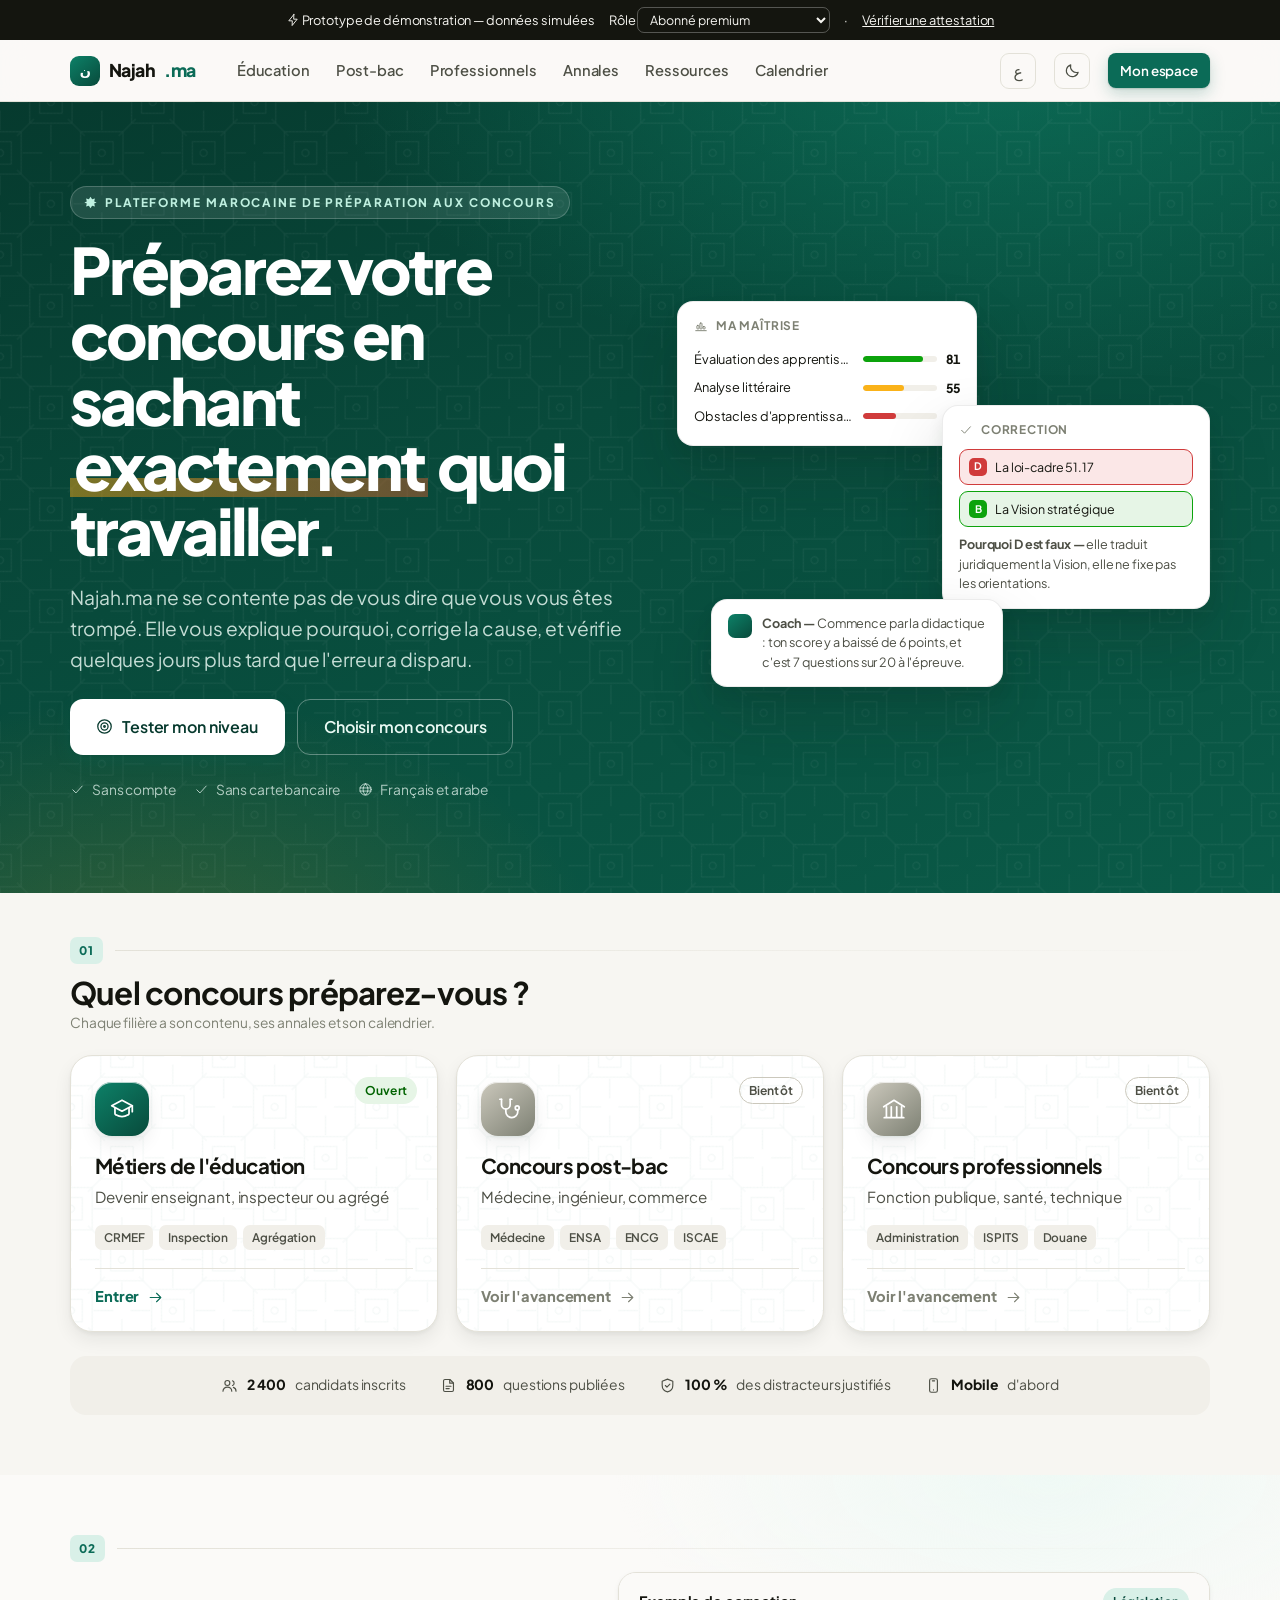
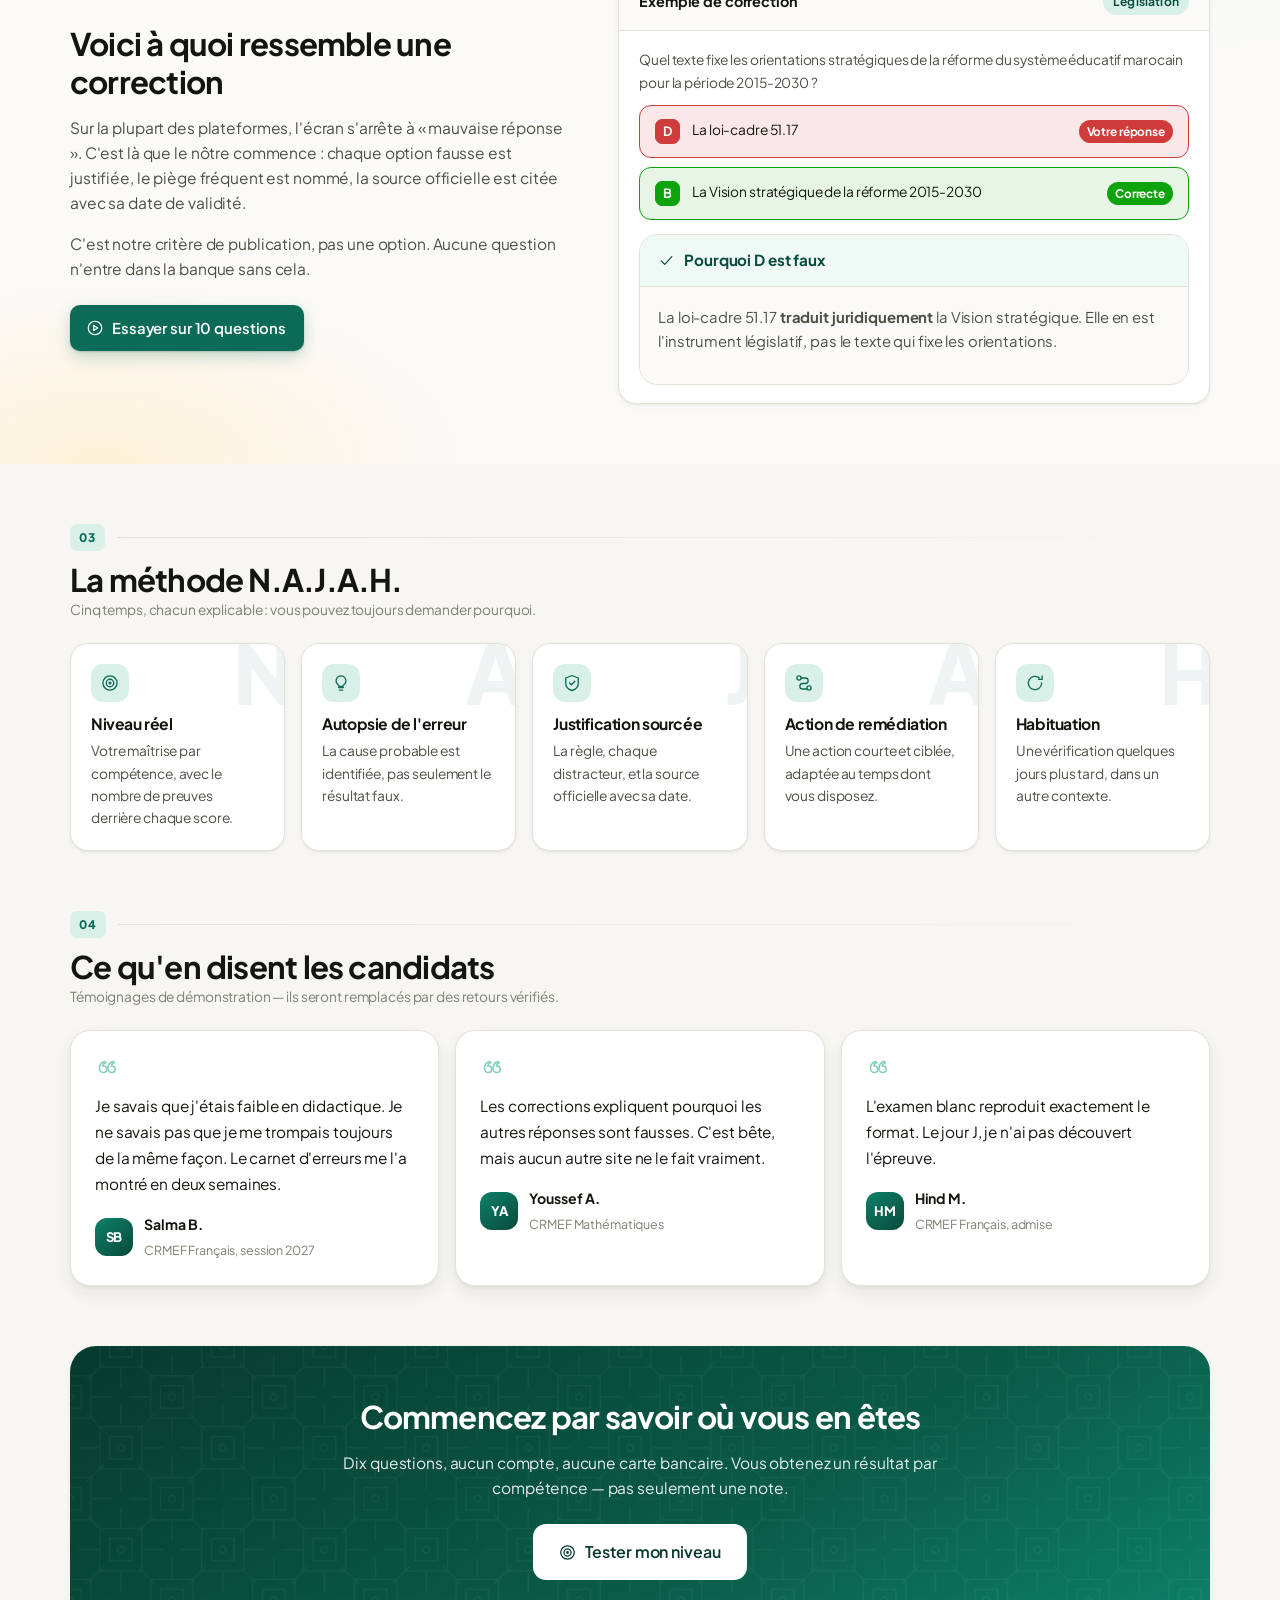
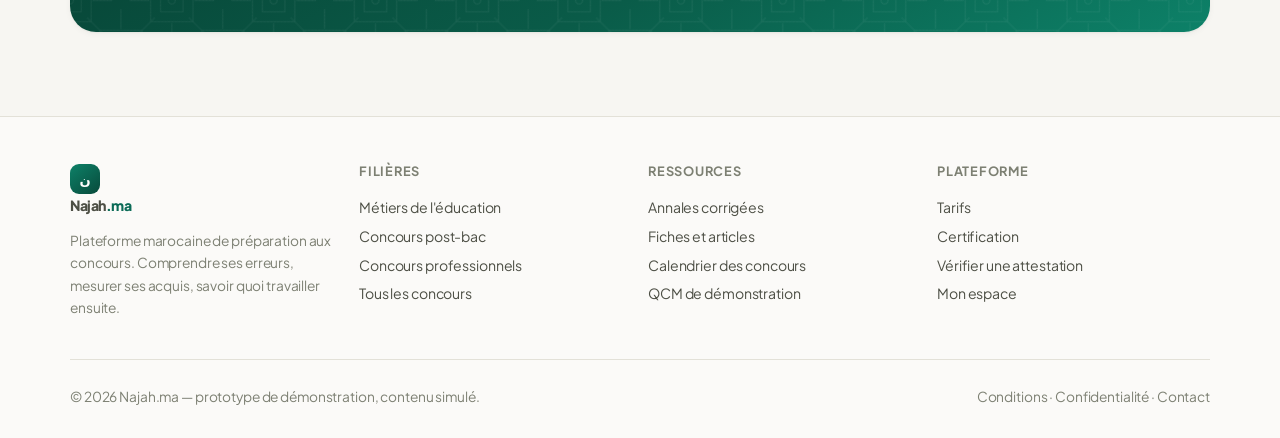
==== commit 75972c0f: "UI v4 : trois univers visuels, sémantique de couleur, tokens et motion" ====
--- a/index.html
+++ b/index.html
@@ -357,7 +357,12 @@
 .rat-key.ok { background: var(--good); color: #fff; }
 .rat-key.no { background: var(--surface-3); color: var(--ink-2); border: 1px solid var(--line-strong); }
 .rat-item p { margin: 0; font-size: .93rem; color: var(--ink-2); line-height: 1.65; }
-.rat-trap { margin-top: 9px; display: flex; gap: 9px; align-items: flex-start; background: var(--warn-bg); border-radius: var(--r-sm); padding: 9px 12px; font-size: .87rem; color: var(--ink); }
+.rat-trap { margin-top: 11px; display: flex; gap: 10px; align-items: flex-start;
+  background: var(--sem-trap-wash); border-inline-start: 3px solid var(--sem-trap);
+  border-radius: 0 var(--r-sm) var(--r-sm) 0; padding: 11px 14px; font-size: .87rem; color: var(--ink); }
+html[dir="rtl"] .rat-trap { border-radius: var(--r-sm) 0 0 var(--r-sm); }
+.rat-trap > span:first-child { color: var(--sem-trap); }
+.rat-trap b { color: var(--sem-trap); }
 .rat-source { margin-top: 14px; padding: 12px 14px; background: var(--surface-3); border-radius: var(--r); font-size: .84rem; color: var(--ink-2); display: flex; flex-wrap: wrap; gap: 6px 18px; }
 .rat-source b { color: var(--ink); font-weight: 650; }
 
@@ -396,7 +401,10 @@
 
 /* ---- Recommandation ---- */
 .reco { border: 1px solid var(--line); border-radius: var(--r-lg); padding: 17px 19px; background: var(--surface-2); display: flex; gap: 15px; align-items: flex-start; }
-.reco .icon { width: 38px; height: 38px; border-radius: 11px; display: grid; place-items: center; background: var(--brand-100); font-size: 1.1rem; flex: none; }
+.reco { border-inline-start: 3px solid var(--sem-remedy); }
+html[dir="rtl"] .reco { border-radius: var(--r-lg) 0 0 var(--r-lg); }
+.reco .icon { width: 38px; height: 38px; border-radius: 11px; display: grid; place-items: center;
+  background: var(--sem-remedy-wash); color: var(--sem-remedy); flex: none; }
 .reco h4 { margin: 0 0 4px; font-size: 1rem; }
 .reco .why { margin-top: 11px; border-block-start: 1px dashed var(--line); padding-top: 11px; font-size: .87rem; color: var(--ink-2); }
 .reco .why b { color: var(--ink); }
@@ -444,9 +452,14 @@
 .cert .meta div b { font-size: .96rem; font-variant-numeric: tabular-nums; }
 .qrbox { width: 92px; height: 92px; background: #fff; border-radius: var(--r); padding: 7px; flex: none; }
 
-.disclaimer { border: 1px solid var(--warn); background: var(--warn-bg); border-radius: var(--r); padding: 13px 16px; font-size: .87rem; display: flex; gap: 11px; align-items: flex-start; }
-.disclaimer b { color: var(--warn-ink); }
-:root[data-theme="dark"] .disclaimer b { color: var(--warn); }
+.disclaimer { border: 1px solid var(--sem-system); background: var(--sem-system-wash); border-radius: var(--r);
+  padding: 13px 16px; font-size: .87rem; display: flex; gap: 11px; align-items: flex-start; }
+.disclaimer b { color: var(--sem-system); }
+.disclaimer > span:first-child { color: var(--sem-system); flex: none; }
+/* Variante pédagogique : information, pas alerte */
+.disclaimer.info { border-color: var(--brand-300); background: var(--brand-50); }
+.disclaimer.info b, .disclaimer.info > span:first-child { color: var(--brand-700); }
+:root[data-theme="dark"] .disclaimer.info b { color: var(--brand-300); }
 
 /* ---- Mur payant ---- */
 .paywall { border: 1.5px dashed var(--brand-300); background: var(--brand-50); border-radius: var(--r-lg); padding: 26px; text-align: center; }
@@ -855,6 +868,225 @@
 .step5 .sico { width: 38px; height: 38px; border-radius: 12px; display: grid; place-items: center;
   background: var(--brand-100); color: var(--brand-700); margin-bottom: 12px; position: relative; }
 :root[data-theme="dark"] .step5 .sico { color: var(--brand-300); }
+
+/* =========================================================================
+   NAJAH.ma — Jetons de conception et univers visuels
+   Source unique des valeurs. Aucune couleur ne doit être écrite en dur ailleurs.
+
+   Trois univers, un par intention :
+     public  — acquisition : éditorial, chaleureux, on doit avoir envie
+     learn   — apprentissage : guidé, lisible, la lecture prime sur la densité
+     exam    — examen : dépouillé, l'interface doit disparaître
+   L'univers est posé par le routeur sur <html data-u="…">.
+   ========================================================================= */
+
+:root {
+  /* ---- Sémantique de couleur : un rôle, pas une teinte ----------------
+     Une couleur ne porte JAMAIS le sens seule. Chaque rôle ci-dessous
+     s'accompagne obligatoirement d'une icône et d'un libellé.
+     Mesuré : terre cuite et rouge critique ne peuvent pas être séparés
+     par la teinte (ΔE maximal atteignable 13,7 pour un seuil de 15).
+     La distinction passe donc par le pictogramme et le mot.
+     ------------------------------------------------------------------ */
+  --sem-correct:      #0ca30c;   /* bonne réponse — icône ✓ + « Correcte » */
+  --sem-wrong:        #d03b3b;   /* réponse fausse du candidat — icône ✕ + « Votre réponse » */
+  --sem-trap:         #b8501f;   /* piège pédagogique — icône drapeau + « Piège fréquent » */
+  --sem-trap-wash:    #fbeade;
+  --sem-remedy:       #b87f0c;   /* remédiation et échéance — 3,10:1 sur ivoire */
+  --sem-remedy-wash:  #fcf3dc;
+  --sem-system:       #a81226;   /* erreur système et portée juridique — icône bouclier */
+  --sem-system-wash:  #fbe7e9;
+  --sem-neutral:      #7d8073;
+
+  /* ---- Rythme d'espacement ---- */
+  --sp-1: 4px;  --sp-2: 8px;  --sp-3: 12px; --sp-4: 16px;
+  --sp-5: 24px; --sp-6: 32px; --sp-7: 48px; --sp-8: 64px; --sp-9: 88px;
+
+  /* ---- Densité : réglée par univers ---- */
+  --density: 1;
+  --card-pad: 20px;
+  --section-gap: 60px;
+  --read-width: 68ch;
+}
+
+:root[data-theme="dark"] {
+  --sem-trap-wash:   #3a2115;
+  --sem-remedy-wash: #38290c;
+  --sem-system-wash: #3a1418;
+  --sem-trap:        #e0793f;
+  --sem-remedy:      #d99a16;
+  --sem-system:      #e05c6a;
+}
+
+/* =========================================================================
+   UNIVERS 1 — ACQUISITION PUBLIQUE (E01 à E15)
+   Éditorial et chaleureux. C'est le seul endroit où l'on a le droit
+   de séduire : grands aplats, motif, profondeur, mouvement.
+   ========================================================================= */
+:root[data-u="public"] {
+  --page:      #f7f6f2;
+  --surface:   #fbfaf8;
+  --surface-2: #ffffff;
+  --surface-3: #f1efe9;
+  --section-gap: 60px;
+  --card-pad: 22px;
+}
+
+/* =========================================================================
+   UNIVERS 2 — APPRENTISSAGE (E16 à E27, E31 à E36)
+   Ivoire chaud, moins de bordures, davantage de contraste de surface.
+   La carte encadrée devient l'exception, la bande devient la règle.
+   ========================================================================= */
+:root[data-u="learn"] {
+  --page:      #f7f2e9;   /* ivoire chaud */
+  --surface:   #fbf7f0;
+  --surface-2: #ffffff;
+  --surface-3: #f0e9dc;
+  --line:      #e6ddcc;
+  --line-strong: #d2c6ae;
+  --section-gap: 40px;
+  --card-pad: 22px;
+  --read-width: 74ch;
+}
+:root[data-u="learn"][data-theme="dark"] {
+  --page: #15130f; --surface: #1b1813; --surface-2: #211d17; --surface-3: #2a251d;
+  --line: #332c22; --line-strong: #443b2d;
+}
+
+/* La carte bordée cède la place au contraste de surface */
+:root[data-u="learn"] .card { border-color: transparent; box-shadow: var(--e2); }
+:root[data-u="learn"] .card-flat { background: var(--surface-3); box-shadow: none; }
+:root[data-u="learn"] .qcard { border-color: transparent; box-shadow: var(--e3); }
+:root[data-u="learn"] .stat { border-color: transparent; box-shadow: var(--e1); }
+
+/* Bandes de regroupement : structurer sans encadrer */
+.zone { padding: 22px 24px; border-radius: 20px; background: var(--surface); margin-bottom: 20px; }
+.zone > .zhead { display: flex; align-items: center; gap: 10px; margin-bottom: 14px; }
+.zone > .zhead .zic { width: 30px; height: 30px; border-radius: 10px; display: grid; place-items: center;
+  background: var(--brand-100); color: var(--brand-700); flex: none; }
+.zone > .zhead b { font-size: .95rem; }
+.zone > .zhead span { font-size: .8rem; color: var(--ink-3); }
+
+/* Rail d'objectif : rappelle en permanence pourquoi on est là */
+.missionrail { display: flex; align-items: center; gap: 14px; padding: 13px 18px; border-radius: 16px;
+  background: linear-gradient(100deg, var(--brand-100), transparent 70%), var(--surface-2);
+  border: 1px solid var(--line); margin-bottom: 22px; }
+.missionrail .mric { width: 34px; height: 34px; border-radius: 11px; display: grid; place-items: center;
+  background: var(--brand-700); color: #fff; flex: none; }
+.missionrail b { font-size: .92rem; display: block; }
+.missionrail span { font-size: .8rem; color: var(--ink-2); }
+
+/* =========================================================================
+   UNIVERS 3 — EXAMEN (E28 à E30, E34)
+   Neutre, silencieux, sans profondeur ni motif. L'interface s'efface
+   pour ne laisser que la question, le temps et la progression.
+   ========================================================================= */
+:root[data-u="exam"] {
+  --page:      #eef0f1;
+  --surface:   #f7f8f9;
+  --surface-2: #ffffff;
+  --surface-3: #eceef0;
+  --line:      #dcdfe2;
+  --line-strong: #c3c8cd;
+  --ink:       #15181a;
+  --ink-2:     #454b50;
+  --ink-3:     #767d83;
+  --e1: 0 1px 1px rgba(0,0,0,.04);
+  --e2: 0 1px 2px rgba(0,0,0,.05);
+  --e3: 0 1px 3px rgba(0,0,0,.06);
+  --e4: 0 2px 8px rgba(0,0,0,.08);
+  --card-pad: 26px;
+}
+:root[data-u="exam"][data-theme="dark"] {
+  --page: #0f1113; --surface: #16191c; --surface-2: #1c2023; --surface-3: #23272b;
+  --line: #2a2f34; --line-strong: #3a4046;
+}
+
+/* Aucun ornement en examen */
+:root[data-u="exam"] .zel { display: none !important; }
+:root[data-u="exam"] .card,
+:root[data-u="exam"] .qcard { box-shadow: none; border: 1px solid var(--line); }
+:root[data-u="exam"] .btn-primary { box-shadow: none; }
+:root[data-u="exam"] .badge-brand { background: var(--surface-3); color: var(--ink-2); }
+
+/* La question occupe le champ, plus grande et plus aérée */
+:root[data-u="exam"] .qstem { font-size: 1.16rem; line-height: 1.62; margin-bottom: 22px; }
+:root[data-u="exam"] .choice { padding: 16px 18px; }
+:root[data-u="exam"] .choice .t { font-size: 1.02rem; }
+:root[data-u="exam"] .appmain { max-width: 1120px; padding-top: 20px; }
+
+/* Mode concentration : la navigation latérale disparaît */
+.applayout.focus { grid-template-columns: minmax(0,1fr); background-image: none; }
+.applayout.focus .sidebar { display: none; }
+.exitfocus { display: inline-flex; align-items: center; gap: 7px; }
+
+/* Le chronomètre est le seul élément autorisé à attirer l'œil */
+:root[data-u="exam"] .timer { font-size: 1.15rem; padding: 7px 15px; letter-spacing: .01em; }
+:root[data-u="exam"] .timer.low { animation: none; }
+
+/* =========================================================================
+   NAJAH.ma — Mouvement
+   Une animation doit servir la compréhension. Si elle ne fait que décorer,
+   elle n'a rien à faire ici — et surtout pas pendant une épreuve.
+   ========================================================================= */
+
+:root {
+  --t-instant: 120ms;   /* retour immédiat : survol, sélection */
+  --t-quick:   180ms;   /* changement d'état visible */
+  --t-page:    220ms;   /* entrée d'écran */
+  --t-reveal:  300ms;   /* déploiement d'une correction */
+  --t-meter:   450ms;   /* remplissage d'une barre de maîtrise, une seule fois */
+  --ease:      cubic-bezier(.2, .7, .3, 1);
+  --ease-out:  cubic-bezier(.16, 1, .3, 1);
+}
+
+/* ---- Entrée d'écran : 8 px et un fondu, rien de plus ---- */
+@keyframes pageIn { from { opacity: 0; transform: translateY(8px); } to { opacity: 1; transform: none; } }
+html.js-anim #root > * { animation: pageIn var(--t-page) var(--ease-out) both; }
+
+/* ---- Déploiement d'une correction ---- */
+@keyframes revealIn { from { opacity: 0; transform: translateY(-6px); } to { opacity: 1; transform: none; } }
+html.js-anim .rationale { animation: revealIn var(--t-reveal) var(--ease-out) both; }
+
+/* ---- Barre de maîtrise : animée une fois, à l'apparition ---- */
+.bar > span { transition: width var(--t-meter) var(--ease); }
+
+/* ---- Micro-validation : sobre, sans confettis ---- */
+@keyframes pulseOnce { 0% { transform: scale(1); } 40% { transform: scale(1.06); } 100% { transform: scale(1); } }
+html.js-anim .validated { animation: pulseOnce var(--t-quick) var(--ease); }
+
+/* ---- Question miroir : glissement latéral court, sens de lecture respecté ---- */
+@keyframes mirrorIn { from { opacity: 0; transform: translateX(14px); } to { opacity: 1; transform: none; } }
+@keyframes mirrorInRtl { from { opacity: 0; transform: translateX(-14px); } to { opacity: 1; transform: none; } }
+html.js-anim .mirror-enter { animation: mirrorIn var(--t-quick) var(--ease-out) both; }
+html[dir="rtl"].js-anim .mirror-enter { animation-name: mirrorInRtl; }
+
+/* ---- Durées de base ---- */
+.btn, .chip, .choice, .card-hover, .lift { transition-duration: var(--t-instant); }
+
+/* =========================================================================
+   EXAMEN — aucune animation décorative, transitions sous 150 ms
+   ========================================================================= */
+:root[data-u="exam"] * ,
+:root[data-u="exam"] *::before,
+:root[data-u="exam"] *::after {
+  animation: none !important;
+  transition-duration: var(--t-instant) !important;
+}
+:root[data-u="exam"] .rise { opacity: 1 !important; transform: none !important; }
+
+/* =========================================================================
+   Respect du réglage système
+   ========================================================================= */
+@media (prefers-reduced-motion: reduce) {
+  *, *::before, *::after {
+    animation-duration: 1ms !important;
+    animation-iteration-count: 1 !important;
+    transition-duration: 1ms !important;
+    scroll-behavior: auto !important;
+  }
+  html.js-anim #root > * { animation: none; }
+}
 
 </style>
 </head>
@@ -2392,8 +2624,19 @@
   return { path, parts, q: new URLSearchParams(qs || '') };
 }
 
+/* Univers visuel : déduit de la route et de l'état.
+   public = acquisition · learn = apprentissage · exam = épreuve en cours */
+function universeOf(r) {
+  const p = '/' + r.parts.join('/');
+  if (!p.startsWith('/app')) return 'public';
+  const inExam = (S.exam && !S.exam.submitted) || (S.cert && S.cert.running);
+  return inExam ? 'exam' : 'learn';
+}
+function isFocus() { return (S.exam && !S.exam.submitted) || (S.cert && S.cert.running); }
+
 function render() {
   const r = currentRoute();
+  document.documentElement.dataset.u = universeOf(r);
   const key = '/' + r.parts.join('/');
   let fn = ROUTES[key];
   if (!fn) {
@@ -2442,6 +2685,12 @@
     ['#/ressources', T('nav_ressources'), 'ressources'],
     ['#/calendrier', T('nav_calendrier'), 'calendrier']
   ];
+  // En épreuve, la barre se réduit au strict nécessaire : rien ne doit détourner l'attention.
+  if (isFocus()) return `${demobar()}<header class="topbar"><div class="inner">
+    <span class="logo" dir="ltr"><span class="logo-mark">ن</span> Najah<em>.ma</em></span>
+    <span class="spacer"></span>
+    <span class="small muted">Épreuve en cours</span>
+  </div></header>`;
   return `${demobar()}<header class="topbar"><div class="inner">
     <a class="logo" href="#/" dir="ltr"><span class="logo-mark">ن</span> Najah<em>.ma</em></a>
     <nav class="navlinks">${links.map(([h, t, k]) => `<a href="${h}" class="${active === k ? 'on' : ''}">${esc(t)}</a>`).join('')}</nav>
@@ -2514,9 +2763,10 @@
 }
 
 function shellApp(html, active) {
-  return topbar() + `<div class="applayout">${sidebar(active)}
+  const focus = isFocus();
+  return topbar() + `<div class="applayout ${focus ? 'focus' : ''}">${focus ? '' : sidebar(active)}
     <main class="appmain">${html}</main></div>
-    <button class="btn btn-primary fab only-mobile" onclick="toggleSidebar()" aria-label="Ouvrir le menu">${icon('menu', 18)} Menu</button>`;
+    ${focus ? '' : `<button class="btn btn-primary fab only-mobile" onclick="toggleSidebar()" aria-label="Ouvrir le menu">${icon('menu', 18)} Menu</button>`}`;
 }
 
 function pagehead(title, sub, right) {
@@ -4014,6 +4264,7 @@
   const answered = Object.keys(e.answers).length;
   return shellApp(`
     <div class="exambar">
+      <button class="btn btn-sm btn-quiet exitfocus" onclick="confirmQuitExam()">${icon('arrow', 15, 'ic-flip')} Quitter</button>
       <b class="small">${esc(bp.name)}</b>
       <span id="timer" class="timer ${e.left < 300 ? 'low' : ''}">${icon('timer',16)}<span class="tv">${mmss(e.left)}</span></span>
       <span class="saveind ${e.saving ? 'saving' : ''}"><span class="dot"></span>${esc(e.saving ? T('saving') : T('saved'))}</span>
@@ -4054,6 +4305,13 @@
     </div>`, 'sim');
 }
 
+function confirmQuitExam() {
+  modal(`<h3>Quitter l'épreuve ?</h3>
+    <p class="small dim">Le chronomètre continue de tourner. Vos réponses sont conservées et vous pourrez reprendre là où vous vous êtes arrêté.</p>
+    <div class="row mt16" style="justify-content:flex-end"><button class="btn btn-quiet" onclick="closeModal()">Rester</button>
+    <button class="btn btn-primary" onclick="closeModal();navigate('#/app')">Quitter</button></div>`);
+}
+
 function examPick(qid, k) {
   S.exam.answers[qid] = k; S.exam.saving = true; render();
   setTimeout(() => { if (S.exam) { S.exam.saving = false; const el = document.querySelector('.saveind'); if (el) { el.classList.remove('saving'); el.lastChild.textContent = T('saved'); } } }, 550);
@@ -4102,7 +4360,7 @@
       <div class="stat"><div class="k">Marquées</div><div class="v mono">${Object.values(e.flags).filter(Boolean).length}</div><div class="s">à revoir en priorité</div></div>
     </div>
 
-    <div class="disclaimer" style="margin-bottom:24px"><span>${icon('bulb', 17)}</span><div>
+    <div class="disclaimer info" style="margin-bottom:24px"><span>${icon('bulb', 17)}</span><div>
       <b>Ce rapport ne prédit rien.</b> Le seuil indiqué est un repère interne, pas un seuil officiel du concours. Nous n'affichons aucune probabilité de réussite : elle serait mal calibrée tant que nous n'avons pas relié nos résultats à ceux des sessions réelles.</div></div>
 
     <div class="grid" style="grid-template-columns:1fr 1fr;gap:20px;margin-bottom:24px">
@@ -4152,7 +4410,7 @@
   if (!isPremium()) return shellApp(`${pagehead('Questions ouvertes')}${paywall("L'évaluation des questions rédigées")}`, 'open');
   return shellApp(`
     ${pagehead('Questions ouvertes', "Le QCM vérifie la reconnaissance. La rédaction vérifie la production — c'est ce que l'épreuve réelle demande.")}
-    <div class="disclaimer" style="margin-bottom:22px"><span>${icon('bulb', 17)}</span><div>
+    <div class="disclaimer info" style="margin-bottom:22px"><span>${icon('bulb', 17)}</span><div>
       <b>Correction automatique.</b> Ces copies sont évaluées par un modèle de langage contraint par une grille de critères, pas par un correcteur humain. L'évaluation est indicative : elle vous situe sur des critères explicites, elle ne remplace pas le jugement d'un jury.</div></div>
     <div class="col" style="gap:14px">
       ${DATA.openQuestions.map(o => `<div class="card">
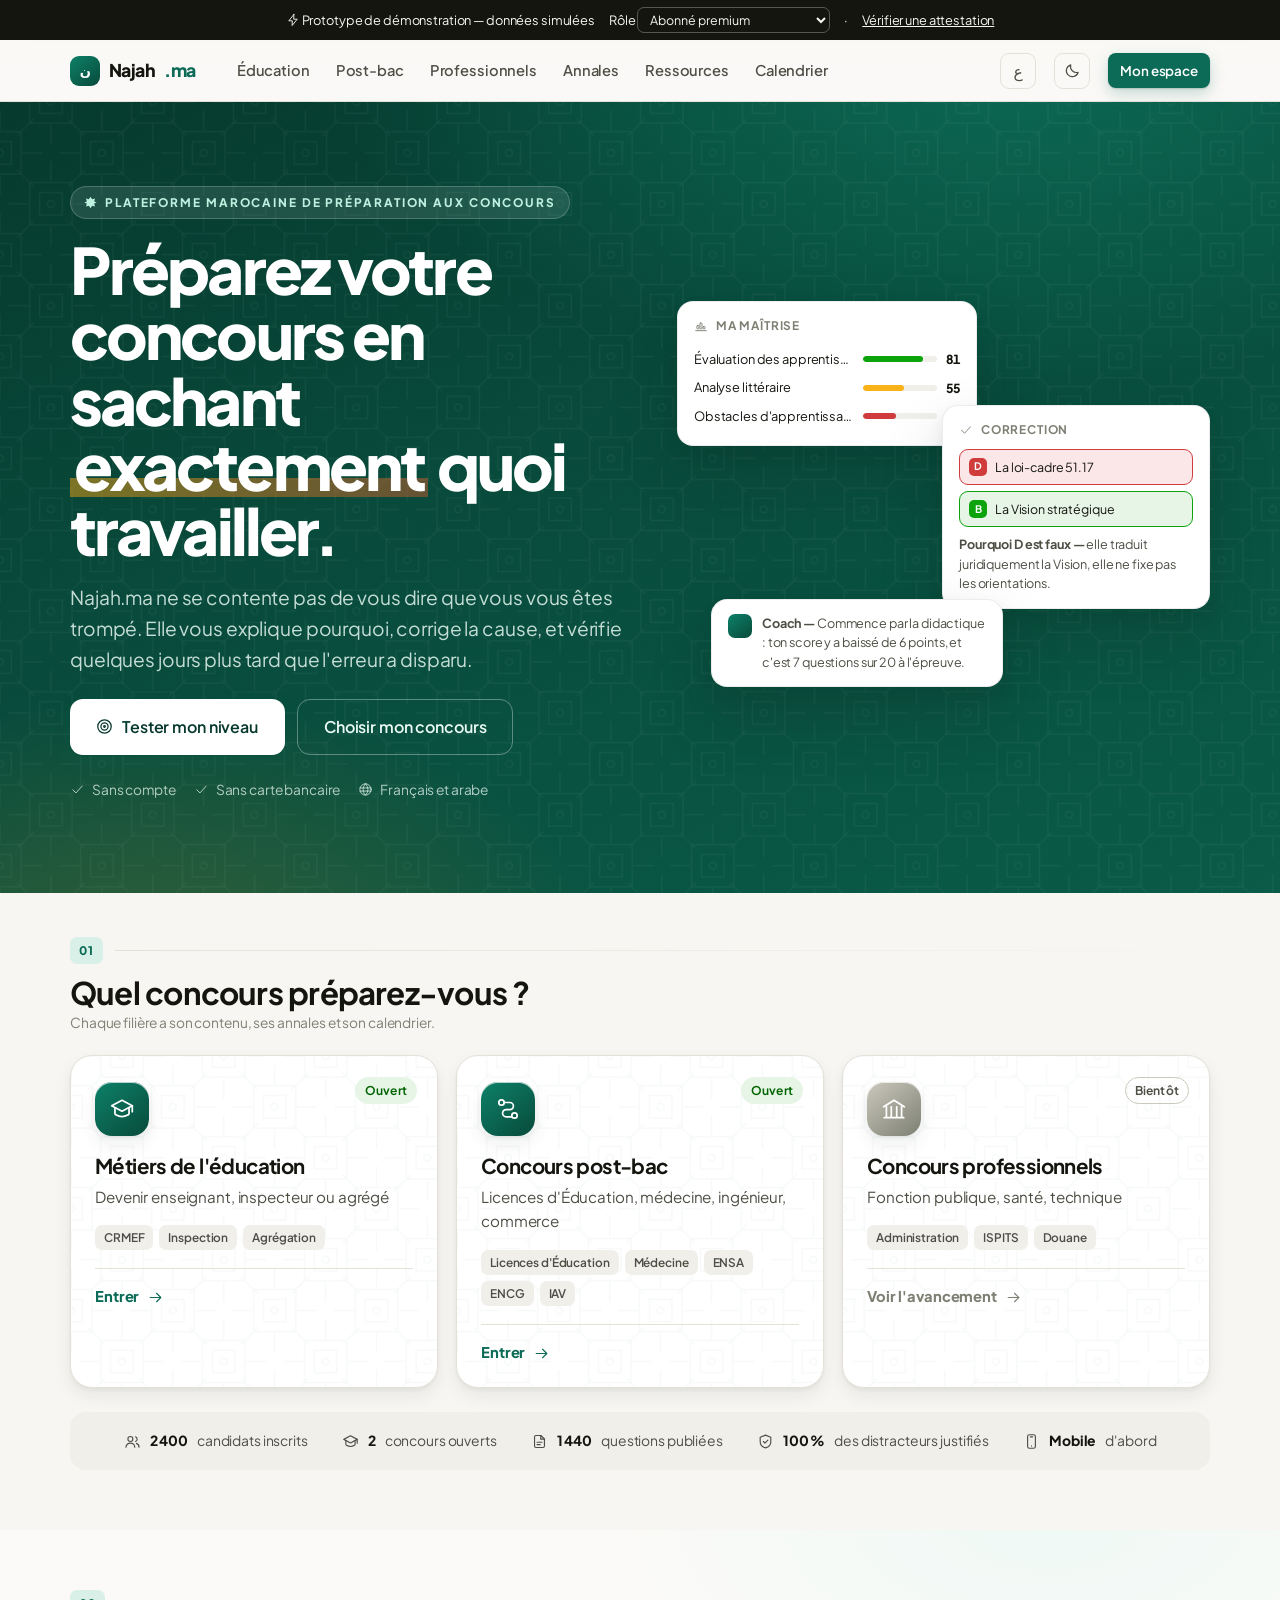
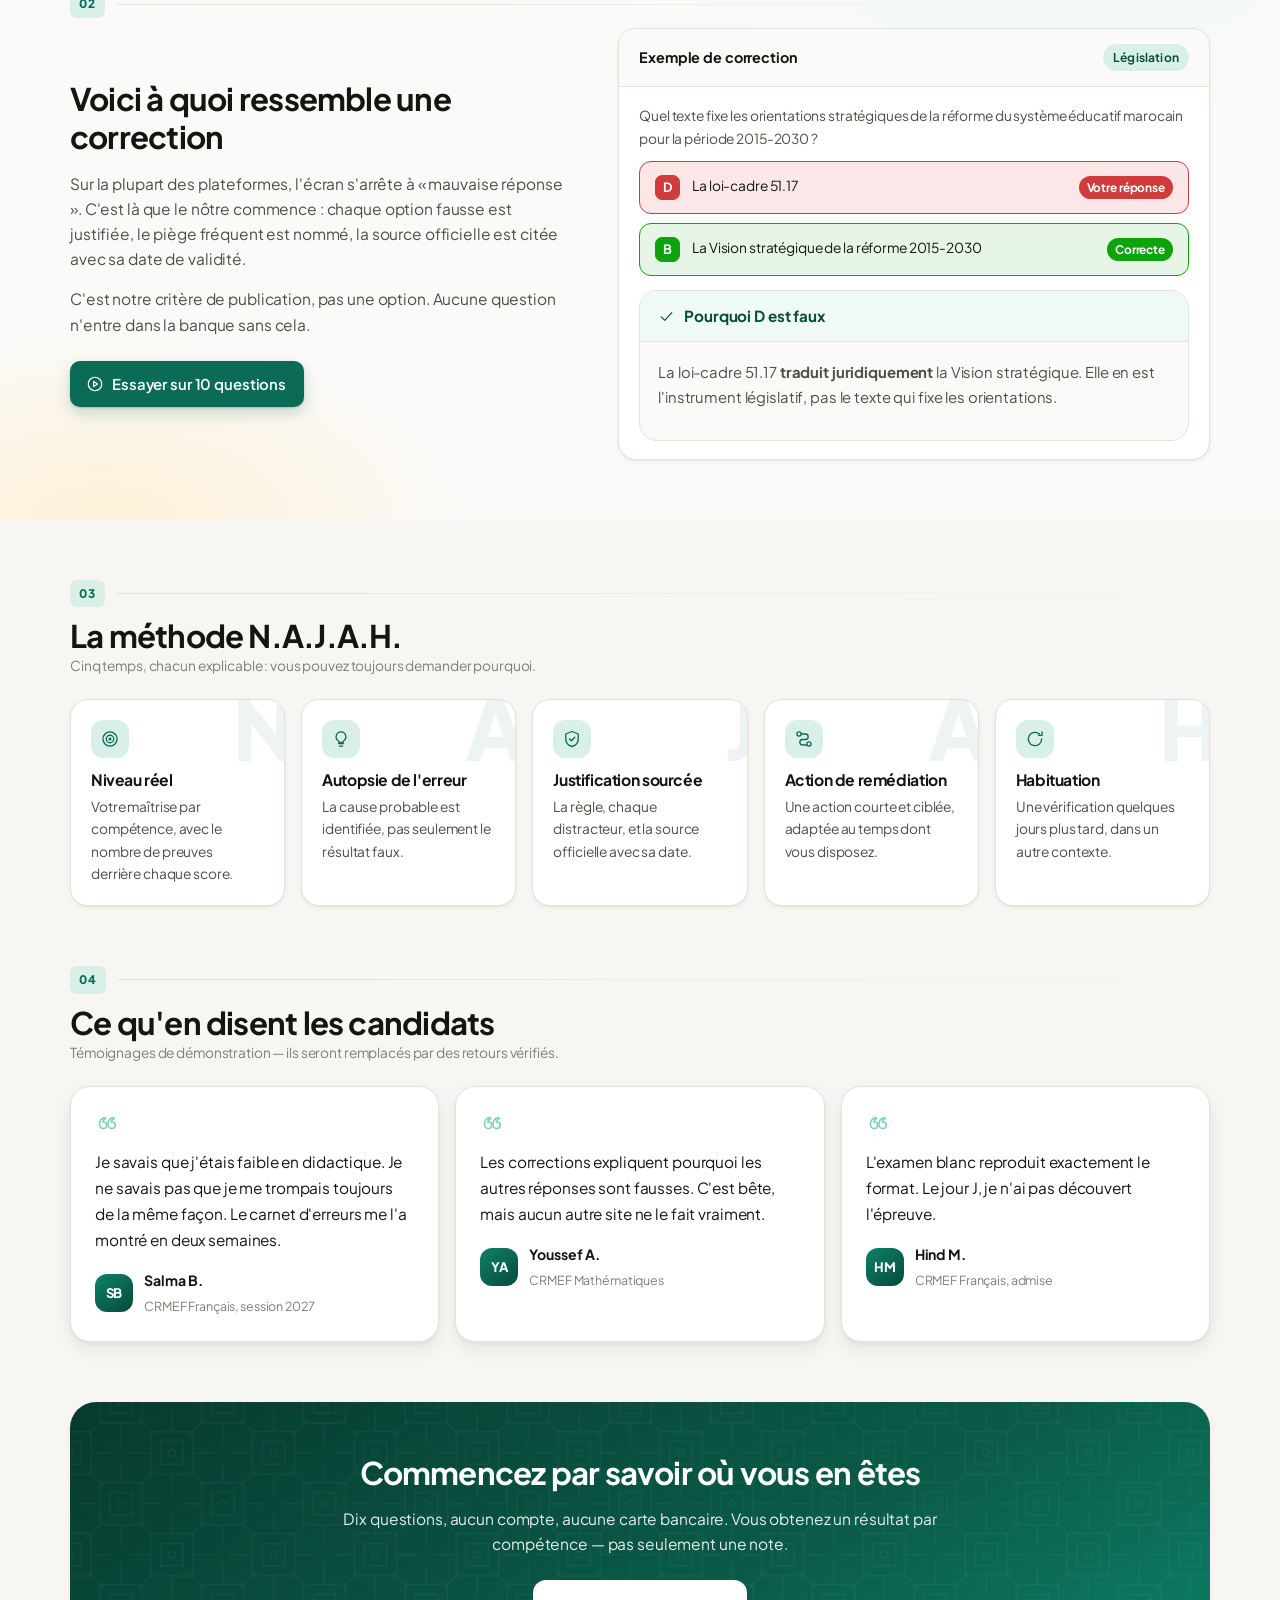
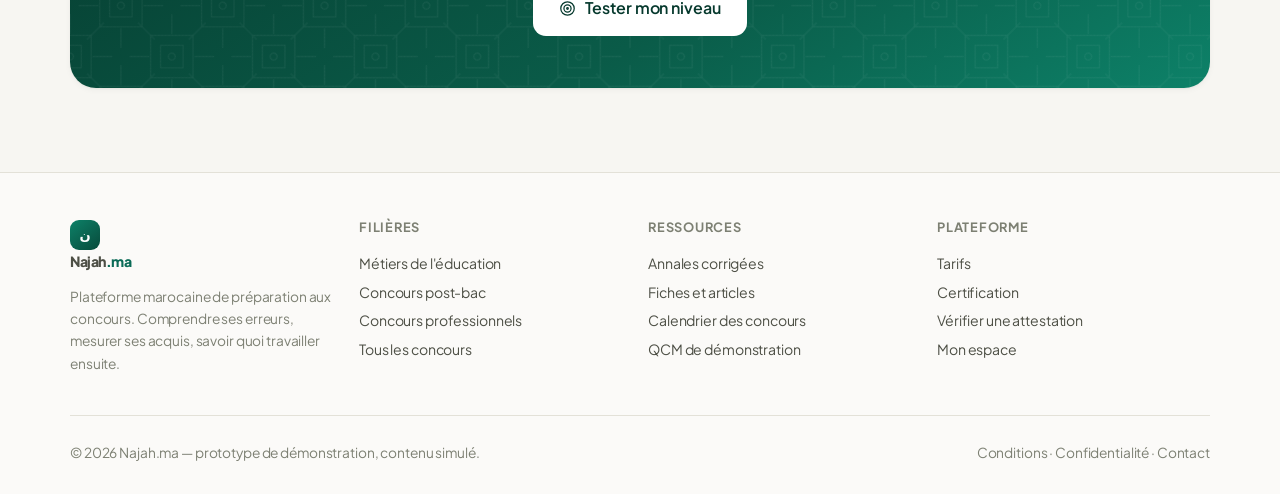
==== commit b6197ef3: "v5 : ouverture de la porte post-bac, Licences d'Éducation et référentiel dédié" ====
--- a/index.html
+++ b/index.html
@@ -2202,7 +2202,7 @@
 /* ------------------------------------------------------------------ */
 DATA.portals = [
   {
-    id: 'education', icon: 'cap', live: true,
+    id: 'education', icon: 'cap', live: true, program: 'crmef',
     name: "Métiers de l'éducation",
     door: "Devenir enseignant, inspecteur ou agrégé",
     examples: 'CRMEF · Inspection · Agrégation',
@@ -2235,36 +2235,40 @@
     ]
   },
   {
-    id: 'postbac', icon: 'stethoscope', live: false,
+    id: 'postbac', icon: 'route', live: true, program: 'le',
     name: 'Concours post-bac',
-    door: 'Médecine, ingénieur, commerce',
-    examples: 'Médecine · ENSA · ENCG · ISCAE',
-    lede: "Préparation aux concours d'accès aux facultés de médecine, aux écoles d'ingénieurs et aux écoles de commerce.",
-    audience: "Pour les bacheliers et les étudiants en classes préparatoires.",
-    families: ['medecine', 'ingenieur', 'commerce'],
+    door: "Licences d'Éducation, médecine, ingénieur, commerce",
+    examples: "Licences d'Éducation · Médecine · ENSA · ENCG · IAV",
+    lede: "Le concours commun des Licences d'Éducation est ouvert : culture éducative, langues et raisonnement, avec chaque erreur expliquée et un suivi par compétence. Les autres concours post-bac arrivent.",
+    audience: "Pour les bacheliers, et particulièrement pour ceux qui envisagent d'enseigner.",
+    families: ['licence-education', 'medecine', 'ingenieur', 'commerce', 'iav'],
     stats: [
-      { k: 'Ouverture prévue', v: '2027' },
-      { k: 'Concours visés', v: '5' },
-      { k: 'Questions en préparation', v: '1 200' },
-      { k: "Sur liste d'attente", v: '340' }
+      { k: 'Questions publiées', v: '640' },
+      { k: 'Compétences suivies', v: '9' },
+      { k: 'Spécialités ouvertes', v: '2' },
+      { k: "Places au concours", v: '≈ 2 000' }
     ],
     free: [
-      { icon: 'calendar', t: 'Calendrier des concours', d: "Dates des concours post-bac déjà annoncées, mises à jour à chaque publication officielle.", cta: 'Voir le calendrier', route: '#/calendrier' },
-      { icon: 'book', t: 'Fiches méthodologiques', d: "Organisation des révisions, gestion du temps en épreuve, choix de filière.", cta: 'Lire les fiches', route: '#/ressources' }
+      { icon: 'target', t: 'Testez votre niveau en 10 questions', d: "Sans compte, sans carte bancaire. Les trois épreuves du concours commun sont représentées, et vous obtenez un résultat par compétence.", cta: 'Commencer le test', route: '#/essai/postbac', primary: true },
+      { icon: 'calendar', t: 'Calendrier du concours commun', d: "Candidatures, épreuve écrite, entretiens. Chaque date porte sa source et sa dernière vérification.", cta: 'Voir le calendrier', route: '#/calendrier' },
+      { icon: 'book', t: 'Fiches méthodologiques', d: "Système éducatif, connecteurs logiques, points de pourcentage : les notions qui reviennent chaque session.", cta: 'Lire les fiches', route: '#/ressources' },
+      { icon: 'file', t: 'Annales et sujets types', d: "Les sujets des sessions passées, avec corrigé et source identifiée.", cta: 'Consulter les annales', route: '#/annales' }
     ],
-    proof: null,
+    proof: 'L011',
     planWords: {
-      free: ['Test de niveau complet', '10 questions par jour', 'Aperçu de votre profil', 'Mini-simulateur', 'Annales sélectionnées'],
-      premium: ['Banque complète de sciences fondamentales', 'Chaque distracteur justifié', 'Séries ciblées', 'Concours blancs chronométrés', "Carnet d'erreurs"],
-      annual: ['Tout le contenu Premium', "Accès garanti jusqu'aux concours", 'Deux mois offerts', 'Priorité sur les nouvelles filières']
+      free: ['Test de niveau complet', '10 questions par jour', 'Aperçu de votre profil de compétences', 'Mini-épreuve blanche', 'Sujets sélectionnés'],
+      premium: ["640 questions du concours commun, chaque distracteur justifié", 'Sujets des sessions passées corrigés', 'Séries ciblées sur vos points faibles', 'Épreuves blanches chronométrées au format réel', "Carnet d'erreurs et suivi par compétence"],
+      annual: ['Tout le contenu Premium', "Accès garanti jusqu'après les entretiens", 'Deux mois offerts', 'Priorité sur les nouvelles spécialités']
     },
     faq: [
-      ["Quand ouvrez-vous cette filière ?", "Nous ouvrons un concours seulement lorsque son contenu atteint notre seuil de qualité éditoriale : chaque question relue deux fois, chaque distracteur justifié, chaque source vérifiée. L'inscription à la liste d'attente vous prévient dès l'ouverture."],
-      ["Puis-je déjà utiliser la plateforme ?", "Le calendrier et les fiches méthodologiques sont accessibles. Les banques de questions post-bac sont en cours de constitution."]
+      ["À quoi mène une Licence d'Éducation ?", "À une licence professionnalisante en trois ans, orientée vers l'enseignement, qui prépare aux concours de recrutement du ministère. La filière ne garantit pas un poste : elle prépare au métier et aux concours qui y donnent accès."],
+      ["Quelles spécialités sont ouvertes sur Najah.ma ?", "L'enseignement primaire polyvalent et l'enseignement secondaire Français. Les autres spécialités ouvrent après validation de leur contenu par des formateurs, comme pour toutes nos filières."],
+      ["Le concours est-il le même dans toutes les universités ?", "Le tronc des épreuves est commun, mais chaque université publie ses modalités et son calendrier propres. Nos fiches signalent ce qui varie ; vérifiez toujours l'annonce de votre université."],
+      ["Et les autres concours post-bac ?", "Médecine, ENSA, ENCG et IAV sont annoncés mais pas encore ouverts. Inscrivez-vous à la liste d'attente depuis leur fiche pour être prévenu."]
     ]
   },
   {
-    id: 'pro', icon: 'columns', live: false,
+    id: 'pro', icon: 'columns', live: false, program: 'crmef',
     name: 'Concours professionnels',
     door: 'Fonction publique, santé, technique',
     examples: 'Administration · ISPITS · Douane',
@@ -2294,6 +2298,312 @@
   }
 ];
 
+/* ------------------------------------------------------------------ */
+/* PROGRAMME 2 — Concours commun des Licences d'Éducation (post-bac)  */
+/* Référentiel distinct : les épreuves n'ont rien de commun avec le   */
+/* CRMEF. Trois piliers propres, neuf compétences.                    */
+/* ------------------------------------------------------------------ */
+
+/* Les piliers existants sont rattachés au programme CRMEF */
+DATA.pillars.forEach(p => p.prog = 'crmef');
+DATA.competencies.forEach(c => c.prog = 'crmef');
+
+DATA.pillars.push(
+  { id: 'CG', prog: 'le', name: 'Culture éducative et générale', serie: 1, desc: "Système éducatif marocain, métier d'enseignant, actualité éducative." },
+  { id: 'LG', prog: 'le', name: 'Langues et communication', serie: 2, desc: "Compréhension de l'écrit, correction de la langue, expression argumentée." },
+  { id: 'RL', prog: 'le', name: 'Raisonnement logique et numérique', serie: 3, desc: "Logique, calcul appliqué, organisation et lecture de l'information." }
+);
+
+DATA.competencies.push(
+  { id: 'CG1', prog: 'le', pillar: 'CG', name: 'Système éducatif marocain et réformes', short: 'Système éducatif' },
+  { id: 'CG2', prog: 'le', pillar: 'CG', name: "Métier d'enseignant et éthique professionnelle", short: "Métier d'enseignant" },
+  { id: 'CG3', prog: 'le', pillar: 'CG', name: 'Culture générale et actualité éducative', short: 'Culture générale' },
+  { id: 'LG1', prog: 'le', pillar: 'LG', name: "Compréhension de l'écrit", short: 'Compréhension' },
+  { id: 'LG2', prog: 'le', pillar: 'LG', name: 'Correction de la langue', short: 'Langue' },
+  { id: 'LG3', prog: 'le', pillar: 'LG', name: 'Expression et argumentation', short: 'Argumentation' },
+  { id: 'RL1', prog: 'le', pillar: 'RL', name: 'Raisonnement logique', short: 'Logique' },
+  { id: 'RL2', prog: 'le', pillar: 'RL', name: 'Raisonnement numérique', short: 'Numérique' },
+  { id: 'RL3', prog: 'le', pillar: 'RL', name: "Organisation de l'information", short: 'Information' }
+);
+
+/* Sélecteurs par programme */
+DATA.programOf = compId => (DATA.competencies.find(c => c.id === compId) || {}).prog || 'crmef';
+
+DATA.questions.forEach(q => q.prog = 'crmef');
+
+DATA.questions.push(
+  {
+    id: 'L001', prog: 'le', comp: 'CG1', cog: 'Restituer', diff: 2, time: 60,
+    stem: "Les Licences d'Éducation ont été créées au sein des universités marocaines afin de répondre à quel objectif principal ?",
+    choices: [
+      { k: 'A', t: "Remplacer les CRMEF dans la formation des enseignants" },
+      { k: 'B', t: "Professionnaliser la formation des futurs enseignants dès le premier cycle universitaire" },
+      { k: 'C', t: "Réserver l'enseignement aux titulaires d'un master" },
+      { k: 'D', t: "Former exclusivement des inspecteurs pédagogiques" }
+    ],
+    correct: 'B',
+    rationales: {
+      A: "Les CRMEF n'ont pas été supprimés. Les deux dispositifs coexistent : la Licence d'Éducation professionnalise en amont, le CRMEF assure la formation qualifiante après le concours de recrutement.",
+      B: "Exact. La filière introduit une professionnalisation précoce : disciplines d'enseignement, sciences de l'éducation et stages en établissement dès le cycle licence.",
+      C: "Le master n'est pas exigé pour enseigner au primaire ou au collège. La licence reste le diplôme de référence pour l'accès aux concours de recrutement.",
+      D: "L'inspection est un corps distinct, accessible par un concours propre après plusieurs années d'exercice. Aucune licence n'y donne accès directement."
+    },
+    trap: "A est le distracteur dominant : la coexistence des deux dispositifs est mal connue, et beaucoup de candidats supposent qu'un dispositif nouveau en remplace un ancien.",
+    source: { ref: "Cahier des normes pédagogiques nationales — Licence d'Éducation", loc: 'Objectifs de la filière', date: 'Référentiel LE, module 1' },
+    stats: { seen: 1840, correct: 0.57, distractors: { A: 0.29, B: 0.57, C: 0.08, D: 0.06 } }
+  },
+  {
+    id: 'L002', prog: 'le', comp: 'CG1', cog: 'Comprendre', diff: 2, time: 70,
+    stem: "Dans le système éducatif marocain, l'enseignement obligatoire couvre quelles tranches d'âge ?",
+    choices: [
+      { k: 'A', t: 'De 6 à 12 ans' }, { k: 'B', t: 'De 4 à 15 ans' },
+      { k: 'C', t: 'De 6 à 18 ans' }, { k: 'D', t: 'De 3 à 16 ans' }
+    ],
+    correct: 'B',
+    rationales: {
+      A: "Cette tranche correspond au seul cycle primaire. L'obligation scolaire ne s'y limite pas depuis l'intégration du préscolaire et du collégial.",
+      B: "Exact. L'obligation couvre le préscolaire à partir de 4 ans et se poursuit jusqu'à la fin du cycle collégial, soit environ 15 ans.",
+      C: "Le cycle qualifiant n'est pas obligatoire : il est ouvert mais relève de l'orientation, pas de l'obligation scolaire.",
+      D: "L'âge d'entrée au préscolaire retenu par la loi-cadre est 4 ans, non 3. La confusion vient des pratiques de certaines structures privées."
+    },
+    trap: "La généralisation du préscolaire est récente : beaucoup de candidats répondent encore avec le périmètre antérieur, limité au primaire et au collège.",
+    source: { ref: 'Loi-cadre 51.17', loc: 'Article relatif à la scolarité obligatoire', date: 'Référentiel LE, module 1' },
+    stats: { seen: 2110, correct: 0.49, distractors: { A: 0.18, B: 0.49, C: 0.11, D: 0.22 } }
+  },
+  {
+    id: 'L003', prog: 'le', comp: 'CG2', cog: 'Analyser', diff: 3, time: 90,
+    stem: "Un élève vous confie une information personnelle grave concernant sa situation familiale. Quelle conduite professionnelle est la plus appropriée ?",
+    choices: [
+      { k: 'A', t: "En parler en salle des professeurs pour recueillir des avis" },
+      { k: 'B', t: "Garder le secret absolu, quoi qu'il arrive" },
+      { k: 'C', t: "Signaler la situation aux personnes habilitées de l'établissement, en limitant la diffusion au strict nécessaire" },
+      { k: 'D', t: "Contacter directement la famille pour vérifier" }
+    ],
+    correct: 'C',
+    rationales: {
+      A: "La salle des professeurs n'est pas un cadre confidentiel. Diffuser l'information à des collègues non concernés expose l'élève sans lui apporter de protection.",
+      B: "Le secret n'est pas absolu lorsque l'intégrité d'un mineur est en jeu. Le taire reviendrait à laisser l'élève sans protection, ce que le devoir professionnel n'autorise pas.",
+      C: "Exact. La règle est double : transmettre à qui de droit — direction, assistante sociale, cellule d'écoute — et ne diffuser qu'au strict nécessaire.",
+      D: "Contacter la famille sans précaution peut exposer l'élève à des représailles, surtout si la situation la met en cause. Ce n'est pas au professeur d'enquêter."
+    },
+    trap: "B et D traduisent deux réflexes opposés et également fautifs : le silence protecteur et l'initiative individuelle. La réponse professionnelle passe par la voie institutionnelle.",
+    source: { ref: 'Guide de déontologie professionnelle des personnels enseignants', loc: "Obligation de signalement", date: 'Référentiel LE, module 2' },
+    stats: { seen: 1620, correct: 0.71, distractors: { A: 0.05, B: 0.14, C: 0.71, D: 0.10 } }
+  },
+  {
+    id: 'L004', prog: 'le', comp: 'CG2', cog: 'Comprendre', diff: 2, time: 75,
+    stem: "Parmi ces motivations exprimées lors de l'entretien oral, laquelle correspond le mieux aux attendus du jury ?",
+    choices: [
+      { k: 'A', t: "« C'est un métier stable, avec des vacances et une retraite garantie. »" },
+      { k: 'B', t: "« Je n'ai pas été accepté dans la filière que je visais initialement. »" },
+      { k: 'C', t: "« Je veux contribuer à la réussite scolaire d'élèves de milieux où l'école reste la principale chance. »" },
+      { k: 'D', t: "« J'aime ma discipline et je souhaite continuer à l'étudier. »" }
+    ],
+    correct: 'C',
+    rationales: {
+      A: "La sécurité de l'emploi est une motivation légitime mais purement personnelle. Elle ne dit rien de votre rapport aux élèves ni de votre compréhension du métier.",
+      B: "Présenter la filière comme un choix par défaut décrédibilise la candidature. Même si c'est le cas, ce n'est pas ce qui se raconte à un jury.",
+      C: "Exact. La motivation attendue articule un engagement pour la réussite des élèves et une conscience du rôle social de l'école — ce que le référentiel du métier place au premier plan.",
+      D: "Aimer sa discipline est nécessaire mais insuffisant : enseigner, c'est la transmettre à des élèves qui ne l'aiment pas encore. Cette réponse confond chercheur et enseignant."
+    },
+    trap: "D est le distracteur le plus choisi par les bons élèves : ils projettent leur propre rapport au savoir sans percevoir que le métier est d'abord une relation.",
+    source: { ref: 'Référentiel des compétences professionnelles', loc: "Engagement dans le métier", date: 'Référentiel LE, module 2' },
+    stats: { seen: 1490, correct: 0.66, distractors: { A: 0.06, B: 0.02, C: 0.66, D: 0.26 } }
+  },
+  {
+    id: 'L005', prog: 'le', comp: 'CG3', cog: 'Restituer', diff: 2, time: 60,
+    stem: "Quelle instance est chargée d'évaluer les politiques publiques d'éducation au Maroc et d'émettre des avis sur les réformes ?",
+    choices: [
+      { k: 'A', t: "Le Conseil supérieur de l'éducation, de la formation et de la recherche scientifique" },
+      { k: 'B', t: "Le ministère de l'Éducation nationale" },
+      { k: 'C', t: "Les académies régionales" },
+      { k: 'D', t: "Le Conseil économique, social et environnemental" }
+    ],
+    correct: 'A',
+    rationales: {
+      A: "Exact. Le CSEFRS est une institution consultative constitutionnelle chargée de l'évaluation du système et de la production d'avis sur les politiques éducatives.",
+      B: "Le ministère conçoit et met en œuvre la politique éducative. Il est l'objet de l'évaluation, non son auteur indépendant.",
+      C: "Les académies déclinent la politique nationale à l'échelle régionale. Leur rôle est opérationnel, pas évaluatif au niveau des politiques publiques.",
+      D: "Le CESE traite des questions économiques et sociales dans leur ensemble. Il peut aborder l'éducation, mais ce n'est pas son mandat spécifique."
+    },
+    trap: "B est choisi par réflexe : on associe spontanément la politique éducative au ministère, alors que l'évaluation indépendante est confiée à une instance distincte.",
+    source: { ref: 'Constitution de 2011 et textes du CSEFRS', loc: 'Missions', date: 'Référentiel LE, module 3' },
+    stats: { seen: 1730, correct: 0.62, distractors: { A: 0.62, B: 0.27, C: 0.05, D: 0.06 } }
+  },
+  {
+    id: 'L006', prog: 'le', comp: 'LG1', cog: 'Analyser', diff: 3, time: 100,
+    ctx: "« L'école ne corrige pas seulement les inégalités : il lui arrive de les redoubler, lorsqu'elle traite de façon identique des élèves que tout distingue. »",
+    stem: "Quelle idée principale ce texte défend-il ?",
+    choices: [
+      { k: 'A', t: "L'école doit traiter tous les élèves de la même manière" },
+      { k: 'B', t: "L'égalité de traitement peut produire de l'inégalité si elle ignore les différences de départ" },
+      { k: 'C', t: "L'école est responsable de toutes les inégalités sociales" },
+      { k: 'D', t: "Les inégalités scolaires sont inévitables" }
+    ],
+    correct: 'B',
+    rationales: {
+      A: "C'est précisément la thèse que le texte critique. Le verbe « redoubler » indique que le traitement identique aggrave l'écart au lieu de le réduire.",
+      B: "Exact. La phrase oppose égalité formelle et équité réelle : traiter identiquement des situations inégales revient à maintenir, voire creuser, l'écart initial.",
+      C: "Le texte dit « il lui arrive de », marqueur d'une occurrence partielle. Il n'attribue pas à l'école la responsabilité de toutes les inégalités sociales.",
+      D: "Aucune fatalité n'est énoncée. Le texte identifie une condition — l'indifférence aux différences — ce qui suppose au contraire qu'un autre traitement est possible."
+    },
+    trap: "En compréhension de l'écrit, la nuance se loge dans les modalisateurs. « Il lui arrive de » n'est pas « elle », et le distracteur C repose entièrement sur cette confusion.",
+    source: { ref: 'Épreuve de compréhension — session 2025', loc: 'Texte 1', date: 'Référentiel LE, module 4' },
+    stats: { seen: 1380, correct: 0.68, distractors: { A: 0.07, B: 0.68, C: 0.19, D: 0.06 } }
+  },
+  {
+    id: 'L007', prog: 'le', comp: 'LG2', cog: 'Appliquer', diff: 2, time: 65,
+    stem: "Quelle phrase est correctement orthographiée ?",
+    choices: [
+      { k: 'A', t: "Les élèves se sont rendus compte de leurs erreurs." },
+      { k: 'B', t: "Les élèves se sont rendu compte de leurs erreurs." },
+      { k: 'C', t: "Les élèves se sont rendues compte de leur erreurs." },
+      { k: 'D', t: "Les élèves ce sont rendu compte de leurs erreurs." }
+    ],
+    correct: 'B',
+    rationales: {
+      A: "Dans la locution « se rendre compte », le pronom « se » est complément d'objet indirect : on rend compte à soi. Le participe reste donc invariable.",
+      B: "Exact. « Compte » est le COD et il est placé après le verbe ; le participe ne s'accorde pas. On écrit toujours « ils se sont rendu compte ».",
+      C: "Double faute : accord fautif du participe, et « leur erreurs » sans marque de pluriel sur le déterminant.",
+      D: "« Ce » est un démonstratif ; il faut ici le pronom réfléchi « se ». Le test : on peut dire « nous nous sommes rendu compte », donc il s'agit bien d'un verbe pronominal."
+    },
+    trap: "A est le distracteur majoritaire : l'automatisme d'accord avec le sujet s'applique alors que la locution figée l'interdit.",
+    source: { ref: 'Grevisse, Le Bon Usage', loc: 'Participe passé des verbes pronominaux', date: 'Référentiel LE, module 4' },
+    stats: { seen: 2260, correct: 0.44, distractors: { A: 0.44, B: 0.44, C: 0.04, D: 0.08 } }
+  },
+  {
+    id: 'L008', prog: 'le', comp: 'LG3', cog: 'Analyser', diff: 3, time: 85,
+    stem: "Dans un texte argumentatif, quel est le rôle d'un connecteur comme « certes… mais » ?",
+    choices: [
+      { k: 'A', t: "Ajouter un argument de même sens" },
+      { k: 'B', t: "Concéder un point à la thèse adverse avant de la réfuter" },
+      { k: 'C', t: "Illustrer par un exemple" },
+      { k: 'D', t: "Conclure le raisonnement" }
+    ],
+    correct: 'B',
+    rationales: {
+      A: "L'addition s'exprime par « de plus », « en outre », « par ailleurs ». « Mais » introduit au contraire une opposition, ce qui exclut cette lecture.",
+      B: "Exact. C'est le mouvement de concession-réfutation : on accorde une part de validité à l'adversaire pour mieux faire porter l'objection qui suit.",
+      C: "L'illustration s'introduit par « ainsi », « par exemple », « en effet ». Aucun de ces marqueurs n'a de valeur concessive.",
+      D: "La conclusion s'annonce par « donc », « en conséquence », « ainsi ». « Certes… mais » ouvre une discussion au lieu de la fermer."
+    },
+    trap: "Beaucoup de candidats identifient l'opposition sans reconnaître la concession : ils lisent « mais » et oublient que « certes » accorde d'abord quelque chose.",
+    source: { ref: "Méthodologie de l'argumentation", loc: 'Connecteurs logiques', date: 'Référentiel LE, module 5' },
+    stats: { seen: 1560, correct: 0.73, distractors: { A: 0.13, B: 0.73, C: 0.08, D: 0.06 } }
+  },
+  {
+    id: 'L009', prog: 'le', comp: 'RL1', cog: 'Analyser', diff: 3, time: 95,
+    ctx: "Tous les élèves de la classe A ont réussi. Certains élèves qui ont réussi habitent la ville.",
+    stem: "Laquelle de ces conclusions est nécessairement vraie ?",
+    choices: [
+      { k: 'A', t: "Certains élèves de la classe A habitent la ville" },
+      { k: 'B', t: "Tous les élèves qui habitent la ville ont réussi" },
+      { k: 'C', t: "Aucune de ces conclusions n'est nécessairement vraie" },
+      { k: 'D', t: "Tous les élèves de la classe A habitent la ville" }
+    ],
+    correct: 'C',
+    rationales: {
+      A: "Les élèves qui ont réussi et habitent la ville peuvent tous appartenir à d'autres classes. Rien ne garantit l'intersection avec la classe A.",
+      B: "La proposition dit que certains élèves ayant réussi habitent la ville, pas que tous les citadins ont réussi. C'est une inversion illégitime du quantificateur.",
+      C: "Exact. Aucune des trois autres propositions ne découle nécessairement des prémisses : chacune ajoute une information absente de l'énoncé.",
+      D: "Rien n'indique le lieu de résidence des élèves de la classe A. La conclusion transforme une information partielle en généralité."
+    },
+    trap: "En logique, « certains » n'autorise jamais à conclure sur un sous-ensemble particulier. La bonne réponse est souvent celle qui refuse de conclure — ce que les candidats hésitent à choisir.",
+    source: { ref: 'Épreuve de raisonnement logique', loc: 'Syllogismes et quantificateurs', date: 'Référentiel LE, module 6' },
+    stats: { seen: 1420, correct: 0.41, distractors: { A: 0.34, B: 0.09, C: 0.41, D: 0.16 } }
+  },
+  {
+    id: 'L010', prog: 'le', comp: 'RL2', cog: 'Appliquer', diff: 2, time: 80,
+    stem: "Une classe compte 40 élèves. 60 % sont des filles. Parmi les filles, un quart pratique un sport en club. Combien de filles pratiquent un sport en club ?",
+    choices: [{ k: 'A', t: '4' }, { k: 'B', t: '6' }, { k: 'C', t: '10' }, { k: 'D', t: '16' }],
+    correct: 'B',
+    rationales: {
+      A: "Ce résultat correspondrait à un quart de 16, c'est-à-dire à un calcul mené sur le nombre de garçons au lieu du nombre de filles.",
+      B: "Exact. 60 % de 40 donne 24 filles ; le quart de 24 vaut 6.",
+      C: "10 correspond au quart de 40, c'est-à-dire à un calcul appliqué à l'effectif total sans passer par la proportion de filles.",
+      D: "16 est le nombre de garçons — 40 % de 40 — et non un résultat du calcul demandé."
+    },
+    trap: "Chaque distracteur correspond à une étape sautée. En raisonnement numérique, il est utile de vérifier à quelle erreur de méthode correspond chaque option proposée.",
+    source: { ref: 'Épreuve de raisonnement numérique', loc: 'Pourcentages et proportions', date: 'Référentiel LE, module 6' },
+    stats: { seen: 1980, correct: 0.79, distractors: { A: 0.06, B: 0.79, C: 0.09, D: 0.06 } }
+  },
+  {
+    id: 'L011', prog: 'le', comp: 'RL2', cog: 'Analyser', diff: 3, time: 100,
+    stem: "Le taux de réussite d'un établissement passe de 50 % à 60 %. De quel pourcentage a-t-il augmenté ?",
+    choices: [
+      { k: 'A', t: '10 %' }, { k: 'B', t: '20 %' },
+      { k: 'C', t: '10 points de pourcentage, soit une hausse de 20 %' }, { k: 'D', t: '60 %' }
+    ],
+    correct: 'C',
+    rationales: {
+      A: "10 est l'écart en points de pourcentage, pas le taux d'augmentation. Confondre les deux est l'erreur la plus fréquente en lecture de statistiques.",
+      B: "Le chiffre est juste mais la formulation seule est incomplète : sans préciser qu'il s'agit d'une hausse relative, l'énoncé reste ambigu.",
+      C: "Exact. L'écart absolu est de 10 points ; rapporté à la valeur de départ, 10 divisé par 50 donne une augmentation relative de 20 %.",
+      D: "60 % est la valeur finale, pas une variation. Confondre niveau et évolution est le troisième piège classique de cette famille de questions."
+    },
+    trap: "Cette question distingue point de pourcentage et pourcentage d'évolution. C'est une compétence de lecture de l'information, très présente dans l'épreuve et rarement travaillée.",
+    source: { ref: 'Lecture de données statistiques', loc: 'Points et pourcentages', date: 'Référentiel LE, module 6' },
+    stats: { seen: 1240, correct: 0.38, distractors: { A: 0.41, B: 0.14, C: 0.38, D: 0.07 } }
+  },
+  {
+    id: 'L012', prog: 'le', comp: 'RL3', cog: 'Comprendre', diff: 2, time: 75,
+    stem: "Un tableau présente les effectifs par niveau et par sexe. Quelle information ne peut PAS être déduite d'un tel tableau seul ?",
+    choices: [
+      { k: 'A', t: "Le nombre total d'élèves" },
+      { k: 'B', t: "La part des filles dans chaque niveau" },
+      { k: 'C', t: "Le taux de réussite des élèves" },
+      { k: 'D', t: "Le niveau ayant le plus grand effectif" }
+    ],
+    correct: 'C',
+    rationales: {
+      A: "Le total s'obtient par simple somme des effectifs de toutes les cellules du tableau.",
+      B: "La part des filles se calcule en rapportant l'effectif féminin d'un niveau à l'effectif total de ce niveau. Toutes les données nécessaires sont présentes.",
+      C: "Exact. La réussite est une variable absente du tableau. Aucun calcul sur des effectifs ne permet de produire une information qui n'a pas été collectée.",
+      D: "Il suffit de comparer les totaux par ligne ou par colonne selon la structure du tableau."
+    },
+    trap: "L'exercice teste une compétence essentielle : savoir ce qu'une source ne dit pas. Beaucoup de candidats cherchent à calculer plutôt qu'à vérifier la disponibilité de la donnée.",
+    source: { ref: "Organisation et lecture de l'information", loc: 'Tableaux à double entrée', date: 'Référentiel LE, module 6' },
+    stats: { seen: 1310, correct: 0.75, distractors: { A: 0.05, B: 0.08, C: 0.75, D: 0.12 } }
+  }
+);
+
+/* ------------------------------------------------------------------ */
+/* Familles ajoutées — filière post-bac                               */
+/* ------------------------------------------------------------------ */
+DATA.families.splice(DATA.families.findIndex(f => f.id === 'medecine'), 0, {
+  id: 'licence-education', group: 'postbac', live: true, prog: 'le',
+  name: "Licences d'Éducation — concours commun post-bac",
+  short: "Licences d'Éducation",
+  tagline: "Devenir enseignant en commençant dès le baccalauréat",
+  desc: "Concours commun d'accès aux Licences d'Éducation des universités marocaines. Trois épreuves : culture éducative et générale, langues et communication, raisonnement logique et numérique. Puis un entretien oral.",
+  places: "Environ 12 000 candidats pour un peu plus de 2 000 places",
+  icon: 'route',
+  specialties: [
+    { id: 'le-primaire', name: 'Enseignement primaire — polyvalent', live: true, candidates: '≈ 5 200 candidats/session', items: 340 },
+    { id: 'le-secondaire-fr', name: 'Enseignement secondaire — Français', live: true, candidates: '≈ 1 900 candidats/session', items: 296 },
+    { id: 'le-secondaire-math', name: 'Enseignement secondaire — Mathématiques', live: false },
+    { id: 'le-secondaire-ang', name: 'Enseignement secondaire — Anglais', live: false },
+    { id: 'le-secondaire-pc', name: 'Enseignement secondaire — Physique-Chimie', live: false },
+    { id: 'le-secondaire-svt', name: 'Enseignement secondaire — SVT', live: false }
+  ]
+});
+
+DATA.families.push({
+  id: 'iav', group: 'postbac', live: false,
+  name: 'Agronomie et vétérinaire — IAV Hassan II', short: 'IAV', icon: 'layers',
+  tagline: "Institut agronomique et vétérinaire Hassan II",
+  desc: "Concours d'accès aux filières d'ingénieur agronome, de médecine vétérinaire et de topographie.",
+  specialties: [{ id: 'iav-agro', name: 'Ingénieur agronome', live: false }, { id: 'iav-veto', name: 'Médecine vétérinaire', live: false }]
+});
+
+/* Le calendrier accueille les échéances du concours commun */
+DATA.calendar.push(
+  { exam: "Licences d'Éducation", label: 'Ouverture des candidatures en ligne', date: '2026-06-22', status: 'à venir' },
+  { exam: "Licences d'Éducation", label: 'Clôture des candidatures', date: '2026-07-10', status: 'à venir' },
+  { exam: "Licences d'Éducation", label: 'Épreuve écrite du concours commun', date: '2026-09-05', status: 'à venir' },
+  { exam: "Licences d'Éducation", label: 'Entretiens oraux', date: '2026-09-19', status: 'à venir' }
+);
+
 /* =========================================================================
    NAJAH.ma — Noyau : couche services, état, routeur, primitives d'interface
    ========================================================================= */
@@ -2380,6 +2690,9 @@
 
 const comp = id => DATA.competencies.find(c => c.id === id) || { id, name: id, short: id, pillar: 'SE' };
 const pillarOf = id => DATA.pillars.find(p => p.id === comp(id).pillar) || DATA.pillars[0];
+/* Chaque concours a son propre référentiel : ne jamais mélanger les piliers de deux programmes */
+const progPillars = prog => DATA.pillars.filter(p => p.prog === (prog || 'crmef'));
+const progQuestions = prog => DATA.questions.filter(q => (q.prog || 'crmef') === (prog || 'crmef'));
 const serieVar = id => `var(--series-${pillarOf(id).serie})`;
 const masteryOf = id => DATA.profile.mastery.find(m => m.comp === id) || { score: 0, trend: 0, evidence: 0, answers: 0 };
 const clamp = (v, a, b) => Math.max(a, Math.min(b, v));
@@ -2853,7 +3166,8 @@
     </div>
     <div class="socialbar rise mt24">
       <div>${icon('users', 17)} <b>2 400</b> candidats inscrits</div>
-      <div>${icon('file', 17)} <b>800</b> questions publiées</div>
+      <div>${icon('cap', 17)} <b>2</b> concours ouverts</div>
+      <div>${icon('file', 17)} <b>1 440</b> questions publiées</div>
       <div>${icon('shield', 17)} <b>100 %</b> des distracteurs justifiés</div>
       <div>${icon('mobile', 17)} <b>Mobile</b> d'abord</div>
     </div>
@@ -3030,6 +3344,7 @@
     </section>
 
     ${p.proof ? `<section class="section">
+      <div class="snum"><i>03</i><span></span></div>
       <div class="grid" style="grid-template-columns:.95fr 1.05fr;gap:36px;align-items:center">
         <div>
           <h2>Une correction qui sert à quelque chose</h2>
@@ -3041,6 +3356,7 @@
       </div></section>` : ''}
 
     ${p.live ? `<section class="section" id="tarifs">
+      <div class="snum"><i>04</i><span></span></div>
       <div class="shead center"><h2>Passer au niveau supérieur</h2>
         <div class="ssub" style="margin-inline:auto">Le gratuit vous montre où vous en êtes. Le premium vous donne de quoi progresser : la banque complète, les corrections intégrales et les examens blancs.</div></div>
       <div class="grid g3 mt24">
@@ -3077,7 +3393,7 @@
     </section>`}
 
     <section class="section" style="padding-bottom:20px">
-      <div class="shead"><div class="snum"><i>05</i><span></span></div><h2>Questions fréquentes</h2></div>
+      <div class="shead"><div class="snum"><i>${p.proof ? '05' : '03'}</i><span></span></div><h2>Questions fréquentes</h2></div>
       <div class="grid g2">
         ${p.faq.map(([q, a]) => `<details class="card card-pad-sm">
           <summary style="cursor:pointer;font-weight:650;font-size:.94rem">${esc(q)}</summary>
@@ -3089,12 +3405,24 @@
 
 /* ---------------- Essai gratuit sans compte ---------------- */
 function startEssai(pid) {
-  // Couverture des trois piliers : le résultat doit être lisible par pilier
-  const byPillar = { SE: [], DI: [], SP: [] };
-  DATA.questions.forEach(q => byPillar[comp(q.comp).pillar].push(q.id));
-  const take = (arr, n) => arr.filter((_, i) => i % Math.max(1, Math.floor(arr.length / n)) === 0).slice(0, n);
-  const ids = [...take(byPillar.SE, 4), ...take(byPillar.DI, 3), ...take(byPillar.SP, 3)];
-  S.essai = { pid, ids, i: 0, answers: {}, done: false };
+  // Le test couvre les trois piliers du programme visé, jamais ceux d'un autre concours
+  const p = portal(pid);
+  const pillars = progPillars(p.program);
+  const pool = progQuestions(p.program);
+  const quota = [4, 3, 3];
+  const take = (arr, n) => {
+    if (arr.length <= n) return arr;
+    const step = Math.max(1, Math.floor(arr.length / n));
+    return arr.filter((_, i) => i % step === 0).slice(0, n);
+  };
+  let ids = [];
+  pillars.forEach((pl, i) => {
+    const inPillar = pool.filter(q => comp(q.comp).pillar === pl.id).map(q => q.id);
+    ids = ids.concat(take(inPillar, quota[i] || 3));
+  });
+  // Complément si un pilier est trop peu fourni : on garde 10 questions
+  pool.forEach(q => { if (ids.length < 10 && !ids.includes(q.id)) ids.push(q.id); });
+  S.essai = { pid, ids: ids.slice(0, 10), i: 0, answers: {}, done: false };
   navigate('#/essai/' + pid);
 }
 
@@ -3109,6 +3437,10 @@
       <div class="crumb"><a href="#/">Accueil</a> › <a href="#/p/${p.id}">${esc(p.name)}</a> › Test de niveau</div>
       <h1 style="font-size:clamp(1.7rem,3.4vw,2.4rem)">Test de niveau — ${esc(p.name)}</h1>
       <p class="lede">Dix questions issues de la banque réelle, réparties sur les trois piliers de l'épreuve. Aucun compte, aucune carte bancaire.</p>
+      <div class="row row-wrap mt16" style="gap:8px">
+        ${progPillars(p.program).map(pl => `<span class="dtag" style="background:var(--surface-3);padding:5px 11px;border-radius:9px;font-size:.82rem">
+          <i style="display:inline-block;width:9px;height:9px;border-radius:3px;background:var(--series-${pl.serie});margin-inline-end:7px"></i>${esc(pl.name)}</span>`).join('')}
+      </div>
       <div class="grid g3 mt24">
         ${[['timer', '4 minutes', 'Dix questions, sans chronomètre contraignant'],
            ['chart', 'Résultat par compétence', 'Pas une note, une carte de vos points forts et faibles'],
@@ -3188,7 +3520,7 @@
       <h3 style="font-size:1rem">Vos compétences sur ce test</h3>
       <div class="vsub small muted" style="margin-bottom:14px">Classées de la plus fragile à la plus solide</div>
       ${barsChart(rows.map(x => ({ label: comp(x.c).short, value: x.pct, color: `var(--series-${pillarOf(x.c).serie})`, tip: `${x.pct} % sur ${x.n} question(s)` })), { labelW: 190, unit: ' %' })}
-      <div class="legend">${DATA.pillars.map(pl => `<span><i style="background:var(--series-${pl.serie})"></i>${esc(pl.name)}</span>`).join('')}</div>
+      <div class="legend">${progPillars(p.program).map(pl => `<span><i style="background:var(--series-${pl.serie})"></i>${esc(pl.name)}</span>`).join('')}</div>
     </div>
 
     <div class="reco mt24">
@@ -3307,7 +3639,7 @@
         <h2 style="font-size:1.3rem">Ce qui est évalué</h2>
         <p class="small dim">L'épreuve écrite repose sur trois piliers. Notre couverture suit exactement cette structure.</p>
         <div class="col mt16" style="gap:12px">
-          ${DATA.pillars.map(p => {
+          ${progPillars(f.prog).map(p => {
             const cs = DATA.competencies.filter(c => c.pillar === p.id);
             return `<div class="card">
               <div class="row" style="gap:10px;margin-bottom:6px">
@@ -3346,7 +3678,7 @@
             <tr><td class="muted small">Questions</td><td class="num strong">${s.items}</td></tr>
             <tr><td class="muted small">Annales</td><td class="num strong">${ann.length}</td></tr>
             <tr><td class="muted small">Simulateurs</td><td class="num strong">2</td></tr>
-            <tr><td class="muted small">Compétences suivies</td><td class="num strong">14</td></tr>
+            <tr><td class="muted small">Compétences suivies</td><td class="num strong">${DATA.competencies.filter(c => c.prog === (f.prog || 'crmef')).length}</td></tr>
             <tr><td class="muted small">Candidats/session</td><td class="num strong">${esc((s.candidates || '').replace('≈ ', '').replace(' candidats/session', ''))}</td></tr>
           </table>
           <a class="btn btn-primary btn-block mt16" href="#/app/onboarding">Diagnostic gratuit</a>
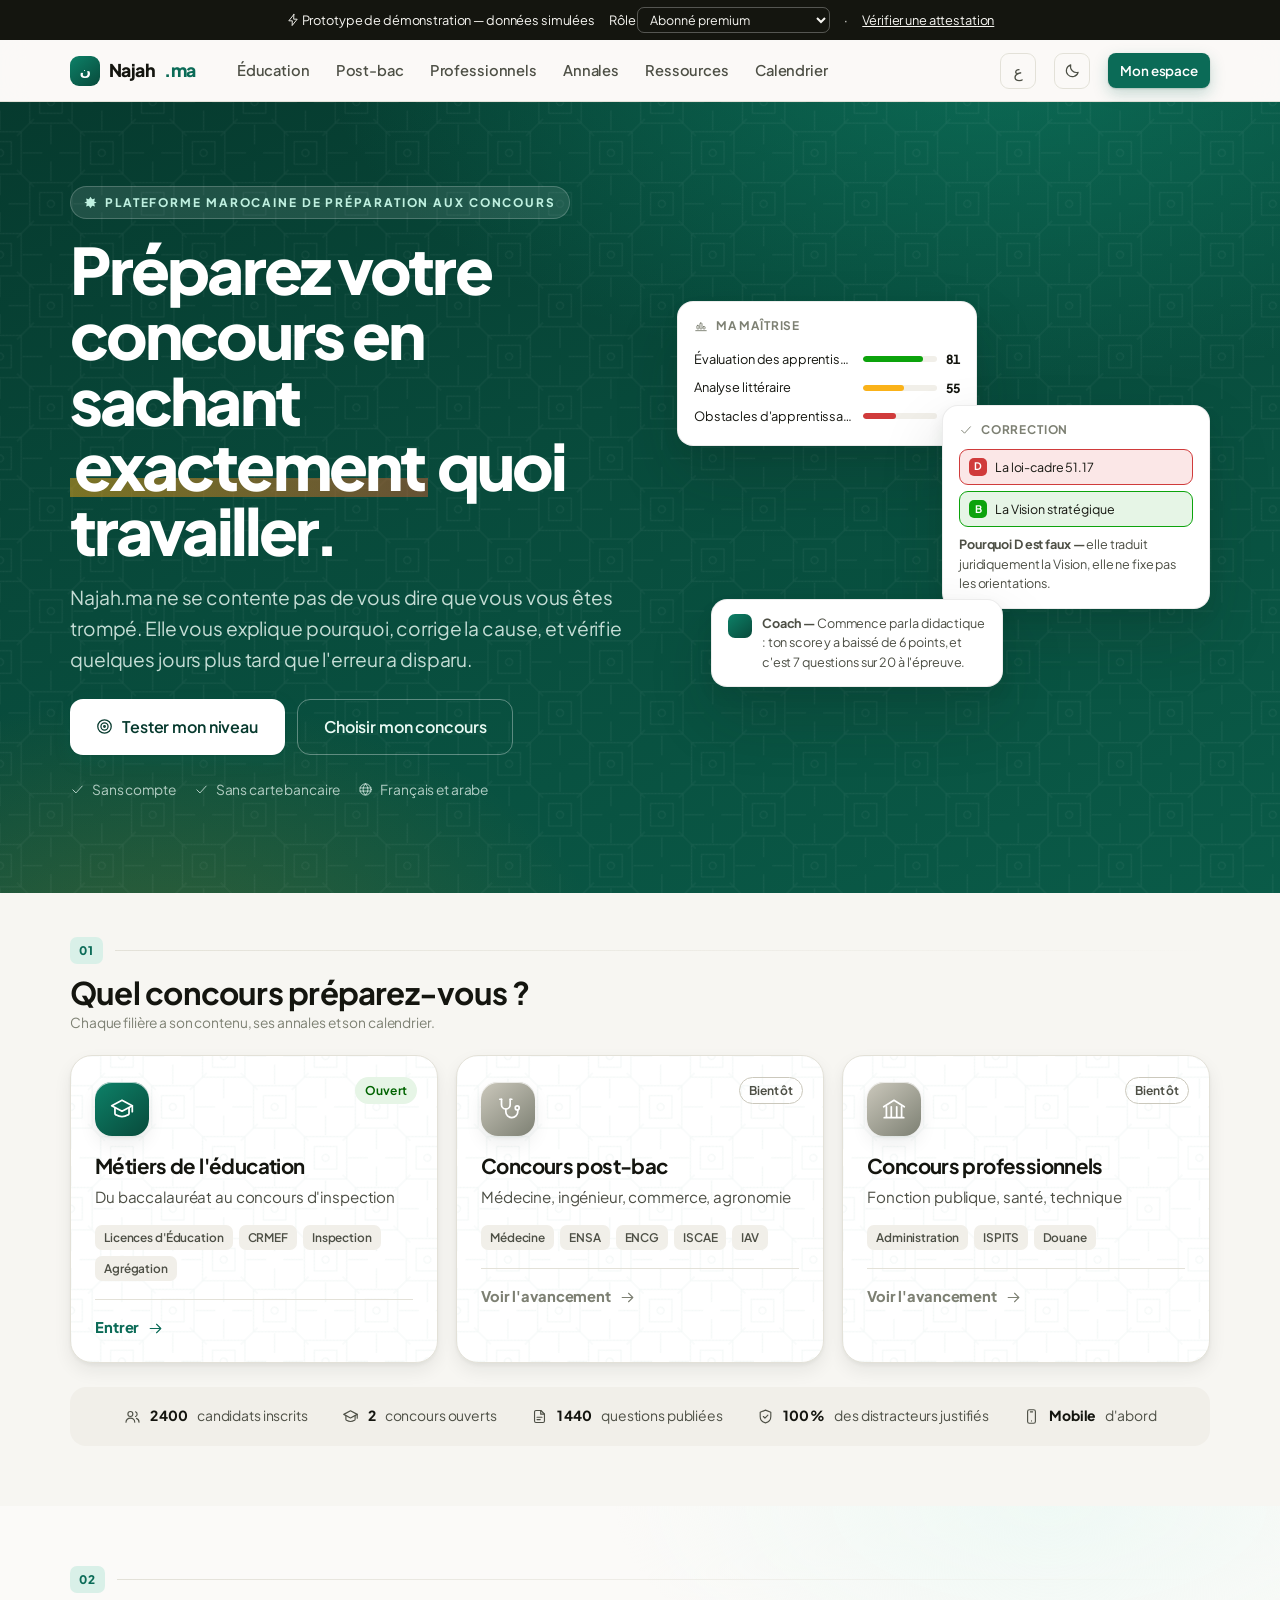
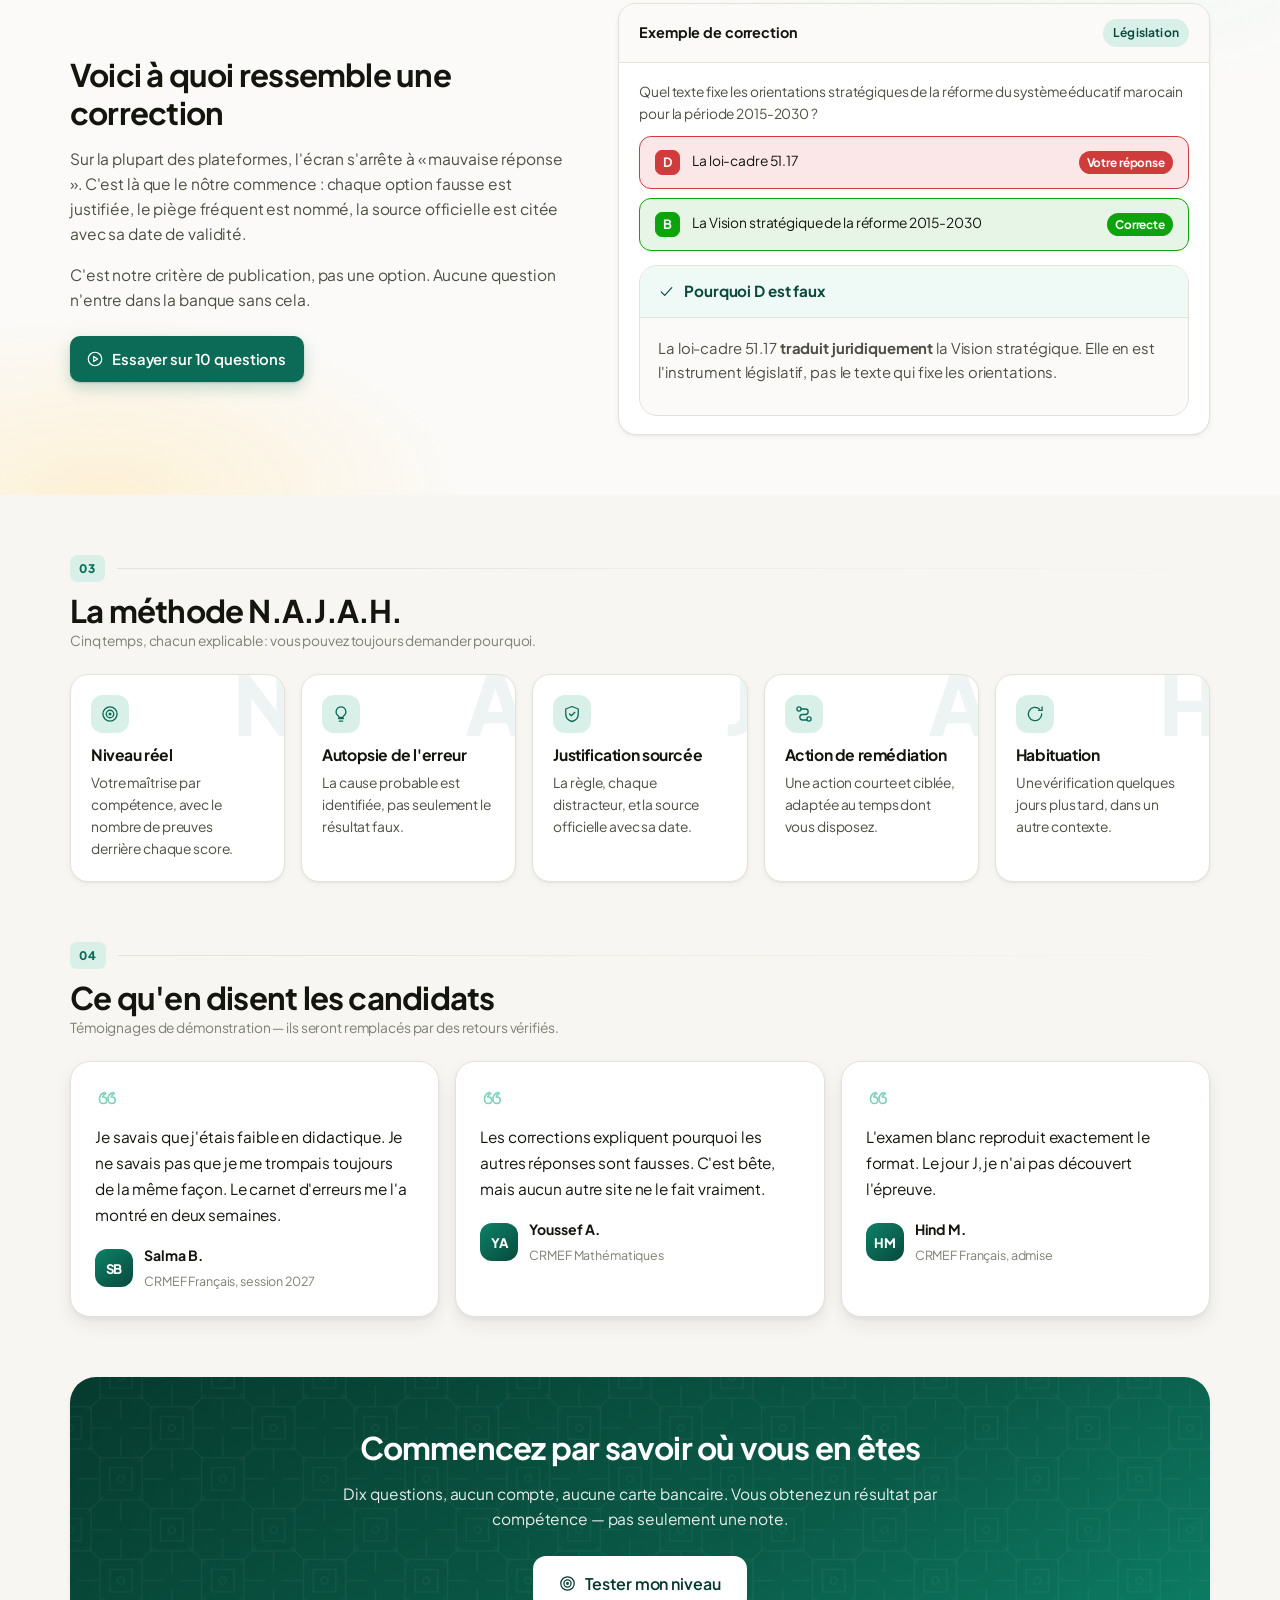
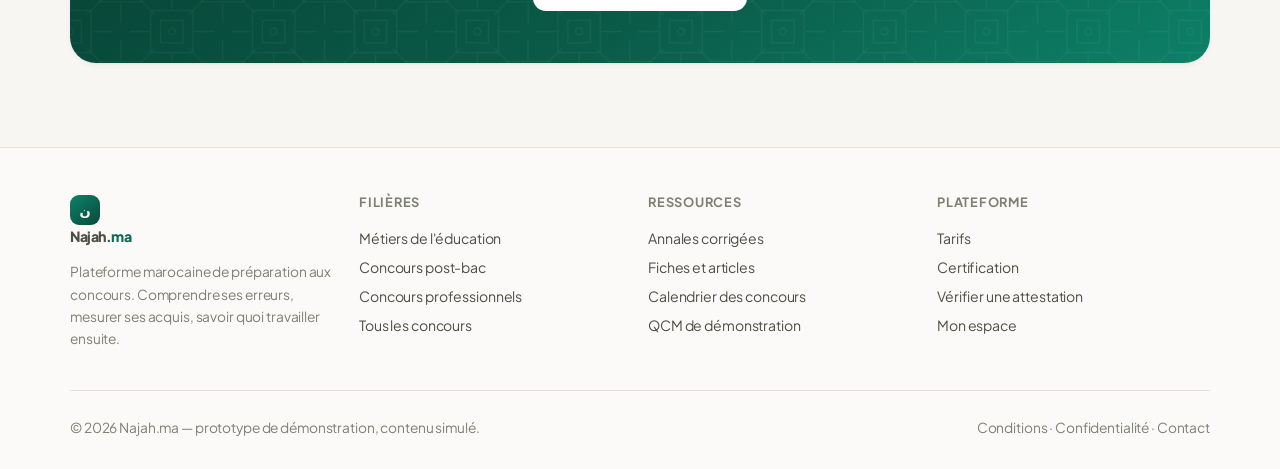
==== commit 5ab9bebf: "v5 : ouverture de la porte post-bac, Licences d'Éducation et référentiel dédié" ====
--- a/index.html
+++ b/index.html
@@ -1192,6 +1192,7 @@
 DATA.families = [
   {
     id: 'crmef', group: 'education', live: true,
+    entry: 'Après la licence',
     name: "CRMEF — Cycle de préparation à l'agrégation et à l'enseignement",
     short: 'CRMEF',
     tagline: "Centres régionaux des métiers de l'éducation et de la formation",
@@ -1209,6 +1210,7 @@
   },
   {
     id: 'inspection', group: 'education', live: false,
+    entry: 'Enseignant en poste',
     name: "Inspection de l'enseignement", short: 'Inspection', icon: 'compass',
     tagline: 'Concours de recrutement des inspecteurs pédagogiques',
     desc: "Accès au cycle de formation des inspecteurs. Épreuves d'expertise pédagogique, d'encadrement et de législation scolaire.",
@@ -1216,6 +1218,7 @@
   },
   {
     id: 'agregation', group: 'education', live: false,
+    entry: 'Après la licence ou en poste',
     name: "Agrégation", short: 'Agrégation', icon: 'book',
     tagline: 'Concours national d\'agrégation',
     desc: "Concours de haut niveau disciplinaire ouvrant l'accès aux classes préparatoires et au qualifiant.",
@@ -2204,19 +2207,19 @@
   {
     id: 'education', icon: 'cap', live: true, program: 'crmef',
     name: "Métiers de l'éducation",
-    door: "Devenir enseignant, inspecteur ou agrégé",
-    examples: 'CRMEF · Inspection · Agrégation',
-    lede: "Préparez le concours d'accès aux CRMEF avec des corrections qui expliquent chacune de vos erreurs, un suivi par compétence et des examens blancs conformes au format réel.",
-    audience: "Pour les licenciés et les enseignants qui préparent un concours de l'Éducation nationale.",
-    families: ['crmef', 'inspection', 'agregation'],
+    door: "Du baccalauréat au concours d'inspection",
+    examples: "Licences d'Éducation · CRMEF · Inspection · Agrégation",
+    lede: "Deux concours ouverts : les Licences d'Éducation juste après le bac, et le CRMEF après la licence. Des corrections qui expliquent chacune de vos erreurs, un suivi par compétence et des épreuves blanches au format réel.",
+    audience: "Pour les bacheliers, les licenciés et les enseignants en poste qui visent un concours de l'Éducation nationale.",
+    families: ['licence-education', 'crmef', 'inspection', 'agregation'],
     stats: [
-      { k: 'Questions publiées', v: '800' },
-      { k: 'Annales corrigées', v: '8' },
-      { k: 'Compétences suivies', v: '14' },
-      { k: 'Spécialités ouvertes', v: '2' }
+      { k: 'Concours ouverts', v: '2' },
+      { k: 'Questions publiées', v: '1 440' },
+      { k: 'Compétences suivies', v: '23' },
+      { k: 'Spécialités ouvertes', v: '4' }
     ],
     free: [
-      { icon: 'target', t: 'Testez votre niveau en 10 questions', d: "Sans compte, sans carte bancaire. Vous obtenez un résultat par compétence, pas seulement un score.", cta: 'Commencer le test', route: '#/essai/education', primary: true },
+      { icon: 'target', t: 'Testez votre niveau en 10 questions', d: "Sans compte, sans carte bancaire. Choisissez votre concours — Licence d'Éducation ou CRMEF — et obtenez un résultat par compétence, pas seulement un score.", cta: 'Commencer le test', route: '#/essai/education', primary: true },
       { icon: 'file', t: 'Annales corrigées', d: "Les sujets des sessions passées, avec corrigé, source identifiée et année.", cta: 'Consulter les annales', route: '#/annales' },
       { icon: 'book', t: 'Fiches et méthodes', d: "Législation, didactique, méthodologie de l'oral. Rédigées par des formateurs, sourcées.", cta: 'Lire les fiches', route: '#/ressources' },
       { icon: 'calendar', t: 'Calendrier des concours', d: "Dates d'inscription, épreuves et résultats, avec la source de chaque annonce.", cta: 'Voir le calendrier', route: '#/calendrier' }
@@ -2235,13 +2238,13 @@
     ]
   },
   {
-    id: 'postbac', icon: 'route', live: true, program: 'le',
+    id: 'postbac', icon: 'stethoscope', live: false, program: 'crmef',
     name: 'Concours post-bac',
-    door: "Licences d'Éducation, médecine, ingénieur, commerce",
-    examples: "Licences d'Éducation · Médecine · ENSA · ENCG · IAV",
-    lede: "Le concours commun des Licences d'Éducation est ouvert : culture éducative, langues et raisonnement, avec chaque erreur expliquée et un suivi par compétence. Les autres concours post-bac arrivent.",
-    audience: "Pour les bacheliers, et particulièrement pour ceux qui envisagent d'enseigner.",
-    families: ['licence-education', 'medecine', 'ingenieur', 'commerce', 'iav'],
+    door: 'Médecine, ingénieur, commerce, agronomie',
+    examples: 'Médecine · ENSA · ENCG · ISCAE · IAV',
+    lede: "Préparation aux concours d'accès aux facultés de médecine, aux écoles d'ingénieurs, de commerce et à l'agronomie.",
+    audience: "Pour les bacheliers et les étudiants en classes préparatoires. Vous visez l'enseignement ? Les Licences d'Éducation se trouvent dans la filière Métiers de l'éducation.",
+    families: ['medecine', 'ingenieur', 'commerce', 'iav'],
     stats: [
       { k: 'Questions publiées', v: '640' },
       { k: 'Compétences suivies', v: '9' },
@@ -2256,15 +2259,14 @@
     ],
     proof: 'L011',
     planWords: {
-      free: ['Test de niveau complet', '10 questions par jour', 'Aperçu de votre profil de compétences', 'Mini-épreuve blanche', 'Sujets sélectionnés'],
-      premium: ["640 questions du concours commun, chaque distracteur justifié", 'Sujets des sessions passées corrigés', 'Séries ciblées sur vos points faibles', 'Épreuves blanches chronométrées au format réel', "Carnet d'erreurs et suivi par compétence"],
-      annual: ['Tout le contenu Premium', "Accès garanti jusqu'après les entretiens", 'Deux mois offerts', 'Priorité sur les nouvelles spécialités']
+      free: ['Test de niveau complet', '10 questions par jour', 'Aperçu de votre profil', 'Mini-simulateur', 'Annales sélectionnées'],
+      premium: ['Banque complète de sciences fondamentales', 'Chaque distracteur justifié', 'Séries ciblées', 'Concours blancs chronométrés', "Carnet d'erreurs"],
+      annual: ['Tout le contenu Premium', "Accès garanti jusqu'aux concours", 'Deux mois offerts', 'Priorité sur les nouvelles filières']
     },
     faq: [
-      ["À quoi mène une Licence d'Éducation ?", "À une licence professionnalisante en trois ans, orientée vers l'enseignement, qui prépare aux concours de recrutement du ministère. La filière ne garantit pas un poste : elle prépare au métier et aux concours qui y donnent accès."],
-      ["Quelles spécialités sont ouvertes sur Najah.ma ?", "L'enseignement primaire polyvalent et l'enseignement secondaire Français. Les autres spécialités ouvrent après validation de leur contenu par des formateurs, comme pour toutes nos filières."],
-      ["Le concours est-il le même dans toutes les universités ?", "Le tronc des épreuves est commun, mais chaque université publie ses modalités et son calendrier propres. Nos fiches signalent ce qui varie ; vérifiez toujours l'annonce de votre université."],
-      ["Et les autres concours post-bac ?", "Médecine, ENSA, ENCG et IAV sont annoncés mais pas encore ouverts. Inscrivez-vous à la liste d'attente depuis leur fiche pour être prévenu."]
+      ["Quand ouvrez-vous cette filière ?", "Nous ouvrons un concours seulement lorsque son contenu atteint notre seuil de qualité éditoriale : chaque question relue deux fois, chaque distracteur justifié, chaque source vérifiée. L'inscription à la liste d'attente vous prévient dès l'ouverture."],
+      ["Je veux devenir enseignant, dois-je attendre ?", "Non. Le concours commun des Licences d'Éducation, accessible juste après le bac, est déjà ouvert dans la filière Métiers de l'éducation."],
+      ["Puis-je déjà utiliser la plateforme ?", "Le calendrier et les fiches méthodologiques sont accessibles. Les banques de questions post-bac sont en cours de constitution."]
     ]
   },
   {
@@ -2570,8 +2572,8 @@
 /* ------------------------------------------------------------------ */
 /* Familles ajoutées — filière post-bac                               */
 /* ------------------------------------------------------------------ */
-DATA.families.splice(DATA.families.findIndex(f => f.id === 'medecine'), 0, {
-  id: 'licence-education', group: 'postbac', live: true, prog: 'le',
+DATA.families.splice(DATA.families.findIndex(f => f.id === 'crmef'), 0, {
+  id: 'licence-education', group: 'education', live: true, prog: 'le', entry: 'Après le baccalauréat',
   name: "Licences d'Éducation — concours commun post-bac",
   short: "Licences d'Éducation",
   tagline: "Devenir enseignant en commençant dès le baccalauréat",
@@ -3320,13 +3322,15 @@
           ? `<a class="card card-hover card-link" href="#/concours/${f.id}">
               <div class="row-between"><span style="color:var(--brand-700)">${icon(f.icon, 26)}</span>${badge('Ouvert', 'good')}</div>
               <h3 style="margin-top:11px">${esc(f.short)}</h3>
-              <p class="small dim" style="margin:5px 0 10px">${esc(f.tagline)}</p>
+              ${f.entry ? `<div class="dtag" style="display:inline-block;margin:7px 0 0">${esc(f.entry)}</div>` : ''}
+              <p class="small dim" style="margin:7px 0 10px">${esc(f.tagline)}</p>
               <div class="xsmall muted">${f.specialties.filter(s => s.live).length} spécialité(s) ouverte(s) sur ${f.specialties.length}</div>
               <div class="dgo" style="margin-top:12px">Découvrir <span class="arw">→</span></div></a>`
           : `<div class="card card-flat" style="opacity:.68">
               <div class="row-between"><span style="color:var(--brand-700)">${icon(f.icon, 26)}</span>${badge('Bientôt', 'outline')}</div>
               <h3 style="margin-top:11px">${esc(f.short)}</h3>
-              <p class="small dim" style="margin:5px 0 0">${esc(f.tagline)}</p></div>`).join('')}
+              ${f.entry ? `<div class="dtag" style="display:inline-block;margin:7px 0 0">${esc(f.entry)}</div>` : ''}
+              <p class="small dim" style="margin:7px 0 0">${esc(f.tagline)}</p></div>`).join('')}
       </div>
     </section>
 
@@ -3403,12 +3407,29 @@
   </div>`, 'home');
 });
 
-/* ---------------- Essai gratuit sans compte ---------------- */
-function startEssai(pid) {
-  // Le test couvre les trois piliers du programme visé, jamais ceux d'un autre concours
-  const p = portal(pid);
-  const pillars = progPillars(p.program);
-  const pool = progQuestions(p.program);
+/* ---------------- Essai gratuit sans compte ----------------
+   Le test est rattaché à un CONCOURS, pas à une filière : une porte peut
+   contenir plusieurs concours ouverts aux référentiels différents.
+   L'identifiant accepté est celui d'un concours ou celui d'une porte
+   (auquel cas on retient le premier concours ouvert de la porte).
+   ------------------------------------------------------------ */
+function essaiFamily(id) {
+  const direct = DATA.families.find(x => x.id === id && x.live);
+  if (direct) return direct;
+  const p = portal(id);
+  if (!p) return null;
+  return DATA.families.find(x => p.families.includes(x.id) && x.live) || null;
+}
+function portalOfFamily(f) { return DATA.portals.find(p => p.families.includes(f.id)); }
+function liveSiblings(f) {
+  const p = portalOfFamily(f);
+  return p ? DATA.families.filter(x => p.families.includes(x.id) && x.live) : [f];
+}
+
+function startEssai(fid) {
+  const f = DATA.families.find(x => x.id === fid);
+  const pillars = progPillars(f.prog);
+  const pool = progQuestions(f.prog);
   const quota = [4, 3, 3];
   const take = (arr, n) => {
     if (arr.length <= n) return arr;
@@ -3420,51 +3441,62 @@
     const inPillar = pool.filter(q => comp(q.comp).pillar === pl.id).map(q => q.id);
     ids = ids.concat(take(inPillar, quota[i] || 3));
   });
-  // Complément si un pilier est trop peu fourni : on garde 10 questions
   pool.forEach(q => { if (ids.length < 10 && !ids.includes(q.id)) ids.push(q.id); });
-  S.essai = { pid, ids: ids.slice(0, 10), i: 0, answers: {}, done: false };
-  navigate('#/essai/' + pid);
+  S.essai = { fid, ids: ids.slice(0, 10), i: 0, answers: {}, done: false };
+  navigate('#/essai/' + fid);
 }
 
 route('/essai/:id', r => {
-  const p = portal(r.parts[1]);
-  if (!p) return notFound();
-  if (!p.live) return notFound();
+  const f = essaiFamily(r.parts[1]);
+  if (!f) return notFound();
+  const p = portalOfFamily(f);
+  const sibs = liveSiblings(f);
   const e = S.essai;
 
-  if (!e || e.pid !== p.id) {
+  if (!e || e.fid !== f.id) {
     return shellPublic(`<div class="wrap-narrow" style="padding:46px 20px 0">
       <div class="crumb"><a href="#/">Accueil</a> › <a href="#/p/${p.id}">${esc(p.name)}</a> › Test de niveau</div>
-      <h1 style="font-size:clamp(1.7rem,3.4vw,2.4rem)">Test de niveau — ${esc(p.name)}</h1>
+      <h1 style="font-size:clamp(1.7rem,3.4vw,2.4rem)">Test de niveau — ${esc(f.short)}</h1>
       <p class="lede">Dix questions issues de la banque réelle, réparties sur les trois piliers de l'épreuve. Aucun compte, aucune carte bancaire.</p>
+
+      ${sibs.length > 1 ? `<div class="card card-flat mt16">
+        <b class="small">Quel concours préparez-vous ?</b>
+        <p class="xsmall muted" style="margin:5px 0 11px">Les épreuves diffèrent entièrement d'un concours à l'autre : le test s'adapte à celui que vous choisissez.</p>
+        <div class="row row-wrap" style="gap:8px">
+          ${sibs.map(x => `<a class="chip ${x.id === f.id ? 'on' : ''}" href="#/essai/${x.id}">${esc(x.short)}
+            <span style="opacity:.72;font-size:.82em;margin-inline-start:5px">${esc(x.entry || '')}</span></a>`).join('')}
+        </div></div>` : ''}
+
       <div class="row row-wrap mt16" style="gap:8px">
-        ${progPillars(p.program).map(pl => `<span class="dtag" style="background:var(--surface-3);padding:5px 11px;border-radius:9px;font-size:.82rem">
+        ${progPillars(f.prog).map(pl => `<span style="background:var(--surface-3);padding:5px 11px;border-radius:9px;font-size:.82rem">
           <i style="display:inline-block;width:9px;height:9px;border-radius:3px;background:var(--series-${pl.serie});margin-inline-end:7px"></i>${esc(pl.name)}</span>`).join('')}
       </div>
+
       <div class="grid g3 mt24">
         ${[['timer', '4 minutes', 'Dix questions, sans chronomètre contraignant'],
            ['chart', 'Résultat par compétence', 'Pas une note, une carte de vos points forts et faibles'],
            ['lock', 'Rien à installer', 'Vous pouvez arrêter et reprendre à tout moment']
-        ].map(([i, t, d]) => `<div class="card card-pad-sm"><div style="font-size:1.3rem">${i}</div>
+        ].map(([i, t, d]) => `<div class="card card-pad-sm"><div style="color:var(--brand-700)">${icon(i, 22)}</div>
           <b class="small" style="display:block;margin-top:7px">${t}</b><span class="xsmall muted">${d}</span></div>`).join('')}
       </div>
+
       <div class="card card-flat mt24">
         <b class="small">Ce que nous ne faisons pas</b>
         <p class="small dim" style="margin:6px 0 0">Nous ne vous donnerons pas de probabilité de réussite au concours. Dix questions ne permettent pas de la calculer honnêtement, et une prédiction mal calibrée décourage ou rassure à tort.</p>
       </div>
-      <div class="row row-wrap mt24"><button class="btn btn-primary btn-lg" onclick="startEssai('${p.id}')">Commencer le test</button>
+      <div class="row row-wrap mt24"><button class="btn btn-primary btn-lg" onclick="startEssai('${f.id}')">${icon('target', 19)} Commencer le test</button>
         <a class="btn btn-quiet" href="#/p/${p.id}">Retour</a></div>
     </div>`, 'home');
   }
 
-  if (e.done) return essaiResult(p);
+  if (e.done) return essaiResult(f);
 
   const q = DATA.questions.find(x => x.id === e.ids[e.i]);
   const ans = e.answers[q.id];
   return shellPublic(`
     <div class="essai-top"><div class="wrap-narrow">
       <div class="row-between" style="margin-bottom:9px">
-        <b class="small">Test de niveau — ${esc(p.name)}</b>
+        <b class="small">Test de niveau — ${esc(f.short)}</b>
         <span class="small muted mono">Question ${e.i + 1} / ${e.ids.length}</span>
       </div>
       <div class="bar bar-thin"><span style="width:${(e.i / e.ids.length) * 100}%"></span></div>
@@ -3486,8 +3518,9 @@
   render();
 }
 
-function essaiResult(p) {
+function essaiResult(f) {
   const e = S.essai;
+  const p = portalOfFamily(f);
   const ok = e.ids.filter(id => e.answers[id] === DATA.questions.find(q => q.id === id).correct);
   const score = Math.round((ok.length / e.ids.length) * 100);
   const byC = {};
@@ -3520,7 +3553,7 @@
       <h3 style="font-size:1rem">Vos compétences sur ce test</h3>
       <div class="vsub small muted" style="margin-bottom:14px">Classées de la plus fragile à la plus solide</div>
       ${barsChart(rows.map(x => ({ label: comp(x.c).short, value: x.pct, color: `var(--series-${pillarOf(x.c).serie})`, tip: `${x.pct} % sur ${x.n} question(s)` })), { labelW: 190, unit: ' %' })}
-      <div class="legend">${progPillars(p.program).map(pl => `<span><i style="background:var(--series-${pl.serie})"></i>${esc(pl.name)}</span>`).join('')}</div>
+      <div class="legend">${progPillars(f.prog).map(pl => `<span><i style="background:var(--series-${pl.serie})"></i>${esc(pl.name)}</span>`).join('')}</div>
     </div>
 
     <div class="reco mt24">
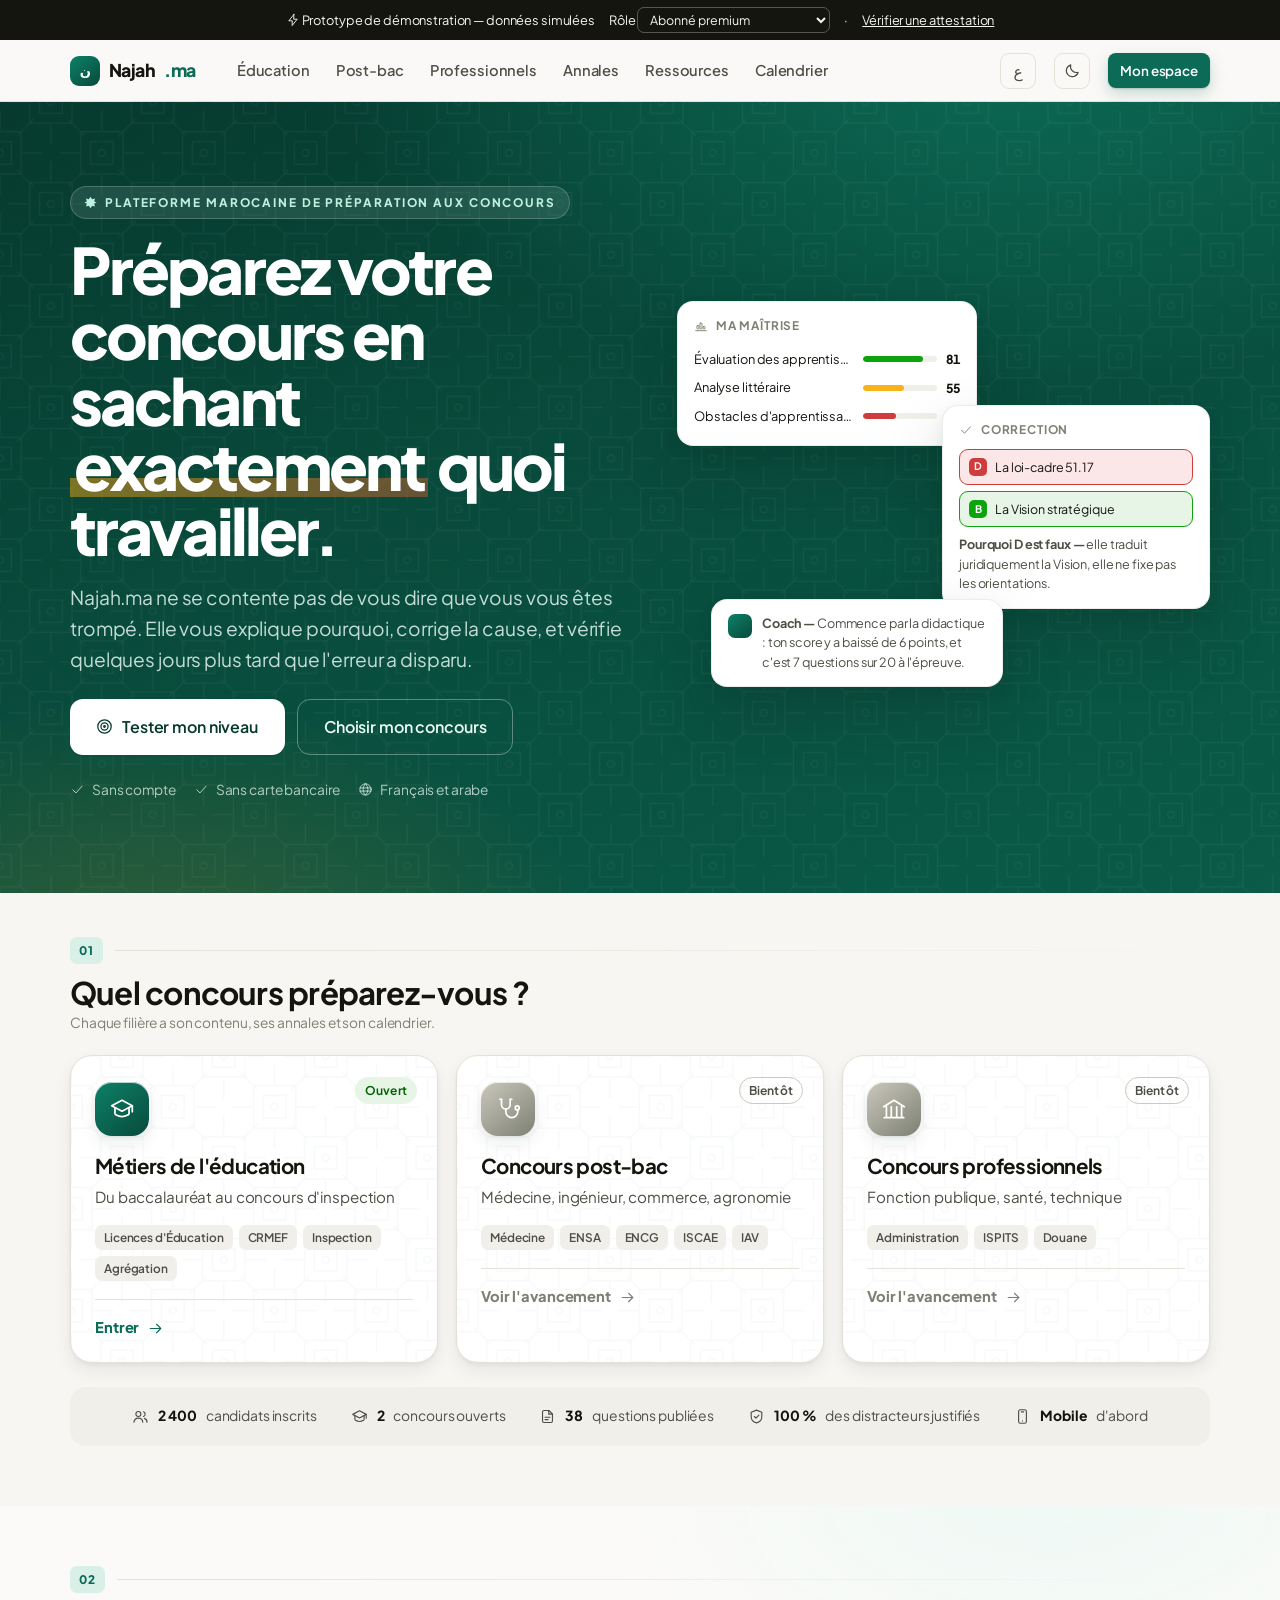
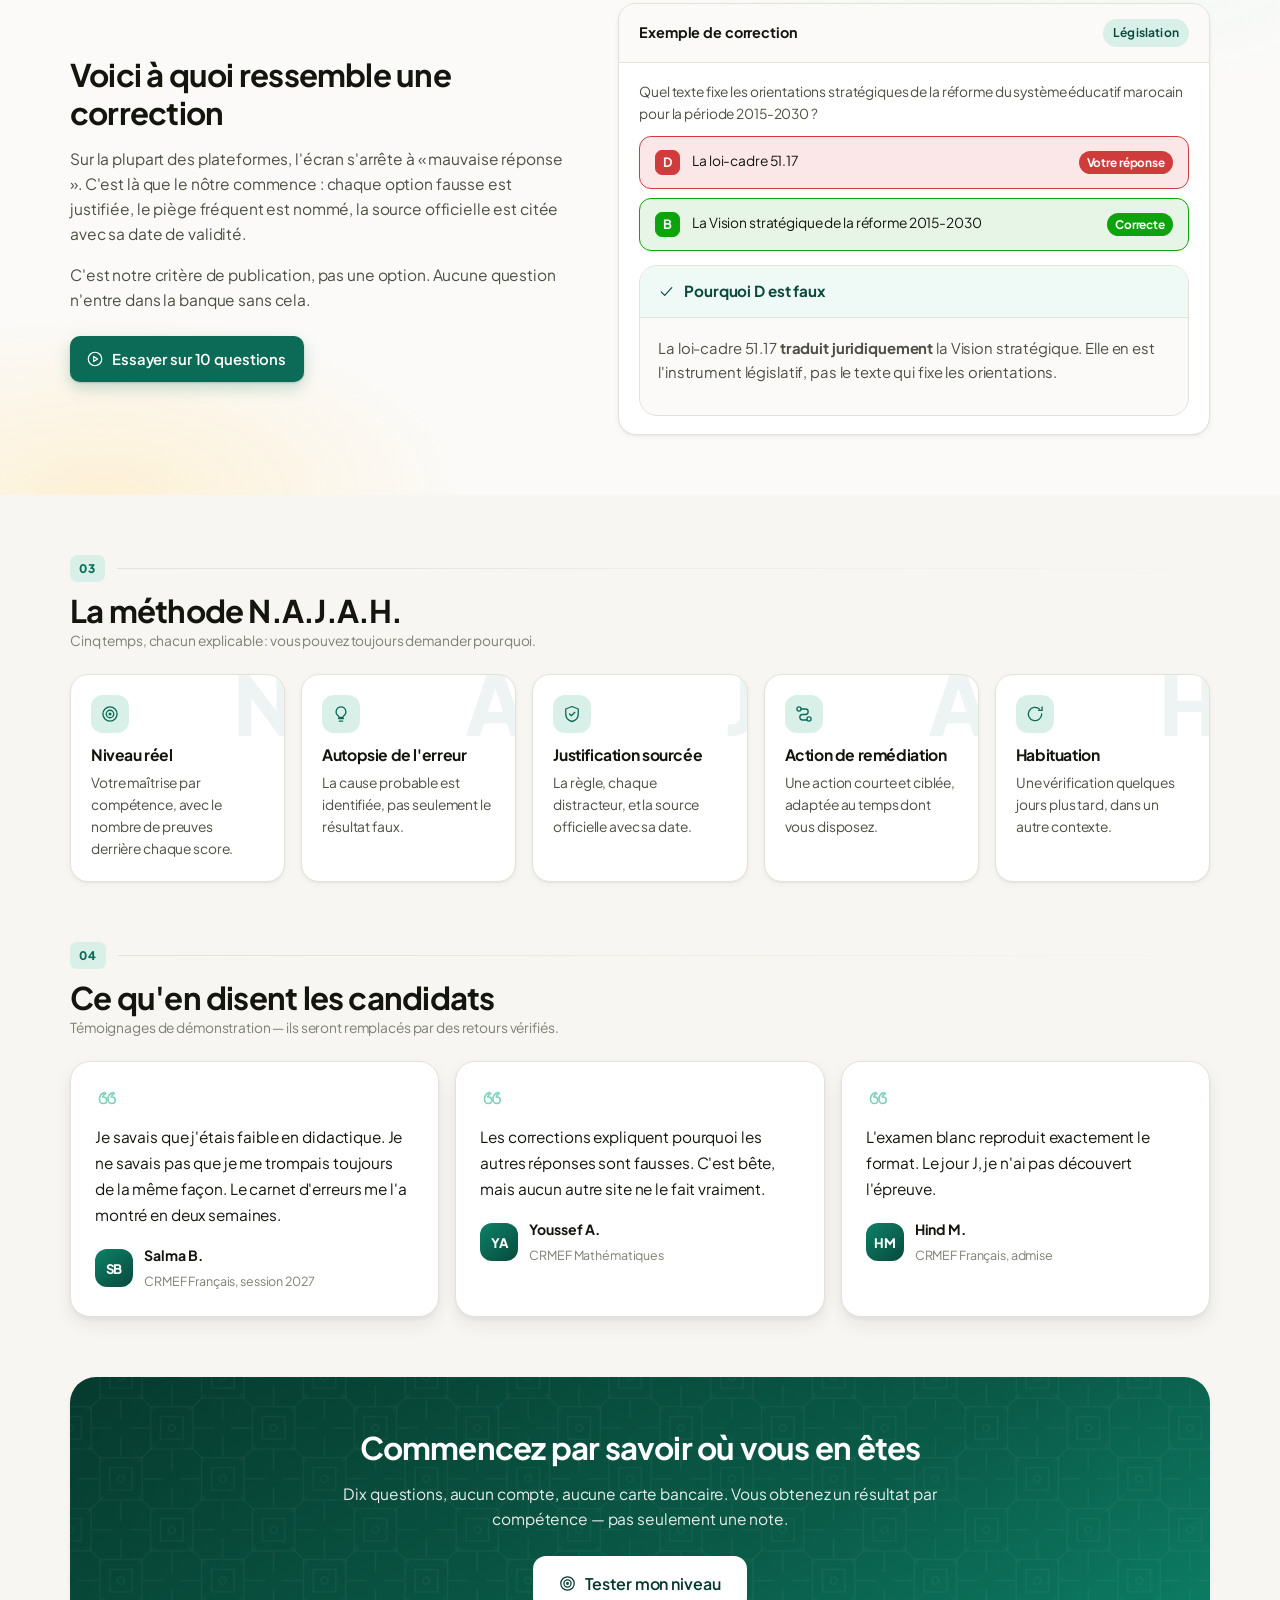
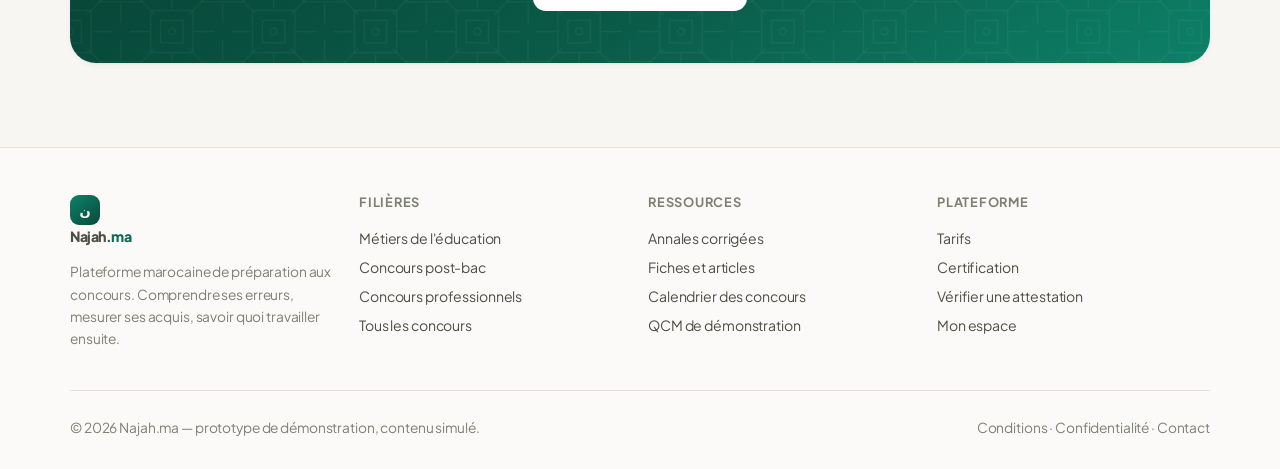
==== commit 03155eb2: "v5 : ouverture de la porte post-bac, Licences d'Éducation et référentiel dédié" ====
--- a/index.html
+++ b/index.html
@@ -1023,6 +1023,34 @@
 /* Le chronomètre est le seul élément autorisé à attirer l'œil */
 :root[data-u="exam"] .timer { font-size: 1.15rem; padding: 7px 15px; letter-spacing: .01em; }
 :root[data-u="exam"] .timer.low { animation: none; }
+
+/* ---- Parcours CRMEF : maîtrise, frise, zones ---- */
+.mpill { display: inline-flex; align-items: center; gap: 7px; padding: 4px 12px; border-radius: 999px;
+  font-size: .8rem; font-weight: 650; color: var(--mc); background: color-mix(in srgb, var(--mc) 14%, transparent);
+  border: 1px solid color-mix(in srgb, var(--mc) 34%, transparent); white-space: nowrap; }
+.mpill.sm { font-size: .74rem; padding: 2px 9px; }
+.mpill::before { content: ""; width: 7px; height: 7px; border-radius: 50%; background: var(--mc); flex: none; }
+
+.frise { display: flex; align-items: flex-start; gap: 0; overflow-x: auto; padding-bottom: 4px; }
+.fstep { flex: 1; min-width: 92px; text-align: center; position: relative; }
+.fstep::before { content: ""; position: absolute; inset-block-start: 11px; inset-inline-start: -50%;
+  width: 100%; height: 2px; background: var(--line); }
+.fstep:first-child::before { display: none; }
+.fstep.done::before, .fstep.partial::before { background: var(--brand-500); }
+.fstep .fdot { position: relative; z-index: 1; width: 24px; height: 24px; border-radius: 50%; display: grid;
+  place-items: center; margin: 0 auto 8px; background: var(--surface-3); border: 2px solid var(--line); color: #fff; }
+.fstep.partial .fdot { background: var(--surface-2); border-color: var(--brand-500); }
+.fstep.done .fdot { background: var(--brand-600); border-color: var(--brand-600); }
+.fstep .flab { font-size: .76rem; color: var(--ink-3); font-weight: 600; }
+.fstep.done .flab, .fstep.partial .flab { color: var(--ink); }
+
+.chip.muted { opacity: .45; }
+
+/* Les tableaux denses défilent plutôt que de déborder */
+@media (max-width: 720px) {
+  .card > .table, .zone .table, .scroll-x > .table { min-width: 520px; }
+  .card:has(> .table) { overflow-x: auto; }
+}
 
 /* =========================================================================
    NAJAH.ma — Mouvement
@@ -1193,19 +1221,36 @@
   {
     id: 'crmef', group: 'education', live: true,
     entry: 'Après la licence',
-    name: "CRMEF — Cycle de préparation à l'agrégation et à l'enseignement",
-    short: 'CRMEF',
+    name: "Concours d'accès au cycle de qualification des cadres enseignants des CRMEF",
+    short: 'Concours CRMEF',
     tagline: "Centres régionaux des métiers de l'éducation et de la formation",
-    desc: "Concours d'accès aux CRMEF pour la formation des enseignants du primaire, du collège et du qualifiant. Épreuves écrites de sciences de l'éducation, de didactique et de spécialité, puis épreuve orale.",
-    places: '19 000 places annoncées en 2025 (source ministérielle secondaire)',
+    desc: "Concours d'accès au cycle de qualification des cadres enseignants, dans les Centres régionaux des métiers de l'éducation et de la formation. Trois épreuves écrites distinctes : sciences de l'éducation, didactique de la discipline et spécialité.",
+    places: null,
+    placesNote: "Le nombre de places n'est pas communiqué par le descriptif officiel de la session de novembre 2025.",
     icon: 'cap',
     specialties: [
-      { id: 'fr-sq', name: 'Français — secondaire qualifiant', live: true, candidates: '≈ 8 400 candidats/session', items: 412 },
-      { id: 'math-sq', name: 'Mathématiques — secondaire qualifiant', live: true, candidates: '≈ 6 900 candidats/session', items: 388 },
-      { id: 'ar-sc', name: 'Arabe — secondaire collégial', live: false },
-      { id: 'svt-sq', name: 'SVT — secondaire qualifiant', live: false },
-      { id: 'prim', name: 'Enseignement primaire — polyvalent', live: false },
-      { id: 'angl-sq', name: 'Anglais — secondaire qualifiant', live: false }
+      /* Identifiant fr-sq PRÉSERVÉ pour compatibilité. Le descriptif officiel
+         de langue française couvre en réalité les DEUX cycles du secondaire. */
+      { id: 'fr-sq', name: 'Langue française — secondaire collégial et qualifiant', live: true,
+        editorial: 'ouvert', cycles: ['college', 'qualifiant'], prog: 'crmef',
+        candidates: null, items: null,
+        note: "Descriptif officiel commun aux deux cycles du secondaire." },
+      /* Identifiant math-sq PRÉSERVÉ. Aucune taxonomie, aucune banque, aucune
+         validation pédagogique : le parcours ne peut pas être présenté comme opérationnel. */
+      { id: 'math-sq', name: 'Mathématiques', live: false, editorial: 'en_preparation' },
+      { id: 'ar-sc', name: 'Langue arabe', live: false, editorial: 'en_preparation' },
+      { id: 'angl-sq', name: 'Langue anglaise', live: false, editorial: 'en_preparation' },
+      { id: 'svt-sq', name: 'Sciences de la vie et de la Terre', live: false, editorial: 'en_preparation' },
+      { id: 'pc-sq', name: 'Physique-chimie', live: false, editorial: 'en_preparation' },
+      { id: 'info-sq', name: 'Informatique', live: false, editorial: 'en_preparation' },
+      { id: 'philo-sq', name: 'Philosophie', live: false, editorial: 'en_preparation' },
+      { id: 'hg-sq', name: 'Histoire-géographie', live: false, editorial: 'en_preparation' },
+      { id: 'islam-sq', name: 'Éducation islamique', live: false, editorial: 'en_preparation' },
+      { id: 'eps-sq', name: 'Éducation physique et sportive', live: false, editorial: 'en_preparation' },
+      { id: 'techno-sq', name: 'Technologie', live: false, editorial: 'en_preparation' },
+      { id: 'eco-sq', name: 'Économie et gestion', live: false, editorial: 'en_preparation' },
+      { id: 'prim', name: 'Enseignement primaire — bilingue', live: false, editorial: 'en_preparation' },
+      { id: 'prim-amz', name: 'Enseignement primaire — amazighe', live: false, editorial: 'en_preparation' }
     ]
   },
   {
@@ -1898,8 +1943,10 @@
 /* ------------------------------------------------------------------ */
 DATA.blueprints = [
   {
-    id: 'BP-CRMEF-FR-01', version: 'v3 — publiée le 12/06/2026',
-    name: 'Examen blanc n°1 — Épreuve écrite CRMEF Français',
+    id: 'BP-CRMEF-FR-01', version: 'v3 — prototype, non officiel',
+    kind: 'diagnostic_transversal', official: false,
+    disclaimer: "Ancien blueprint prototype. Il mélange les trois épreuves officielles et ne reproduit AUCUNE épreuve du concours. Conservé comme diagnostic transversal de démonstration.",
+    name: 'Diagnostic transversal (ancien prototype, non officiel)',
     duration: 90, questionCount: 20, pass: 10,
     navigation: 'Retour aux questions précédentes autorisé. Ordre fixe. Validation finale explicite.',
     scoring: 'Une bonne réponse : 1 point. Réponse fausse ou absence de réponse : 0. Pas de points négatifs.',
@@ -1910,8 +1957,10 @@
     ]
   },
   {
-    id: 'BP-CRMEF-FR-02', version: 'v1 — publiée le 03/07/2026',
-    name: 'Examen blanc n°2 — Format renforcé',
+    id: 'BP-CRMEF-FR-02', version: 'v1 — prototype, non officiel',
+    kind: 'entrainement_demo', official: false,
+    disclaimer: "Ancien blueprint prototype, non officiel. Conservé comme entraînement de démonstration. Les simulations conformes se trouvent dans le parcours CRMEF, une par épreuve.",
+    name: 'Entraînement de démonstration (ancien prototype, non officiel)',
     duration: 120, questionCount: 26, pass: 12,
     navigation: 'Retour autorisé. Ordre aléatoire par section. Verrouillage après soumission.',
     scoring: 'Une bonne réponse : 1 point. Pas de points négatifs.',
@@ -2214,9 +2263,9 @@
     families: ['licence-education', 'crmef', 'inspection', 'agregation'],
     stats: [
       { k: 'Concours ouverts', v: '2' },
-      { k: 'Questions publiées', v: '1 440' },
-      { k: 'Compétences suivies', v: '23' },
-      { k: 'Spécialités ouvertes', v: '4' }
+      { k: 'Questions publiées', v: '38' },
+      { k: 'Sous-domaines officiels', v: '25' },
+      { k: 'Parcours ouverts', v: '2' }
     ],
     free: [
       { icon: 'target', t: 'Testez votre niveau en 10 questions', d: "Sans compte, sans carte bancaire. Choisissez votre concours — Licence d'Éducation ou CRMEF — et obtenez un résultat par compétence, pas seulement un score.", cta: 'Commencer le test', route: '#/essai/education', primary: true },
@@ -2227,7 +2276,7 @@
     proof: 'Q007',
     planWords: {
       free: ['Test de niveau complet', '10 questions par jour', 'Aperçu de votre profil de compétences', 'Mini-simulateur', 'Annales sélectionnées'],
-      premium: ['800 questions CRMEF avec chaque distracteur justifié', 'Annales corrigées intégrales', 'Séries ciblées sur vos points faibles', 'Examens blancs conformes au blueprint', "Carnet d'erreurs et suivi par compétence"],
+      premium: ['Banque CRMEF avec chaque distracteur justifié', 'Annales corrigées intégrales', 'Séries ciblées sur vos points faibles', 'Examens blancs conformes au blueprint', "Carnet d'erreurs et suivi par compétence"],
       annual: ['Tout le contenu Premium', "Accès garanti jusqu'après la session", 'Deux mois offerts', 'Priorité sur les nouvelles spécialités']
     },
     faq: [
@@ -2607,6 +2656,846 @@
 );
 
 /* =========================================================================
+   NAJAH.ma — Référentiel officiel du concours CRMEF
+   Source : descriptifs du Centre national des examens, session de novembre 2025.
+   مباريات ولوج سلك تأهيل أطر التدريس بالمراكز الجهوية لمهن التربية والتكوين
+
+   RÈGLE DE CE FICHIER : rien n'est écrit ici qui ne figure pas dans le
+   descriptif officiel. Les informations non communiquées — nombre de
+   questions, barème détaillé, règles de navigation, seuil d'admission —
+   sont explicitement marquées NON_COMMUNIQUE et jamais devinées.
+   ========================================================================= */
+
+const NC = 'NON_COMMUNIQUE';
+
+DATA.crmef = {
+  concours: {
+    id: 'crmef',
+    titleOfficial: "Concours d'accès au cycle de qualification des cadres enseignants des CRMEF",
+    titleShort: 'Concours CRMEF',
+    titleAr: 'مباريات ولوج سلك تأهيل أطر التدريس بالمراكز الجهوية لمهن التربية والتكوين',
+    session: 'Session de novembre 2025',
+    sourceRef: 'Centre national des examens — descriptifs des épreuves',
+    sourceVersion: 'Novembre 2025',
+    notThis: [
+      "l'accès aux Licences d'Éducation, qui se prépare juste après le baccalauréat",
+      "l'agrégation, qui relève d'un concours distinct",
+      "un concours générique d'accès à l'université",
+      "un programme de formation continue"
+    ],
+    // Informations volontairement absentes du descriptif
+    unknown: {
+      questionCount: NC,
+      bareme: NC,
+      navigation: NC,
+      admissionThreshold: NC
+    }
+  },
+
+  /* ---------------- Les trois épreuves du parcours Français ---------------- */
+  epreuves: [
+    {
+      id: 'SE', serie: 1,
+      name: "Sciences de l'éducation",
+      coef: 8, minutes: 120, format: 'QCM',
+      langue: 'Arabe ou français, au choix du candidat',
+      langueChoice: true,
+      domains: [
+        {
+          id: 'SE-D1', name: "Psychologie de l'éducation", weight: 40,
+          sub: [
+            { id: 'SE-D1-1', name: 'Psychologie du développement', weight: 20 },
+            { id: 'SE-D1-2', name: "Psychologie de l'apprentissage", weight: 20 }
+          ]
+        },
+        {
+          id: 'SE-D2', name: "Approches pédagogiques et méthodes d'enseignement", weight: 30,
+          sub: [
+            { id: 'SE-D2-1', name: "De la pédagogie par objectifs à l'approche par compétences", weight: 15 },
+            { id: 'SE-D2-2', name: "Méthodes d'enseignement et stratégies d'apprentissage", weight: 15 }
+          ]
+        },
+        {
+          id: 'SE-D3', name: "Sociologie de l'éducation", weight: 30,
+          sub: [
+            { id: 'SE-D3-1', name: "Sociologie de l'éducation", weight: 15 },
+            { id: 'SE-D3-2', name: 'Dynamique des groupes', weight: 15 }
+          ]
+        }
+      ]
+    },
+    {
+      id: 'DID', serie: 2,
+      name: 'Didactique de la langue française',
+      coef: 12, minutes: 120, format: 'QCM',
+      langue: 'Français',
+      langueChoice: false,
+      domains: [
+        {
+          id: 'DID-D1', name: 'Didactique, curriculum et ressources', weight: 60,
+          sub: [
+            { id: 'DID-D1-1', name: 'Champ de la didactique', weight: 10 },
+            { id: 'DID-D1-2', name: 'Concepts fondamentaux de la didactique', weight: 20 },
+            { id: 'DID-D1-3', name: 'Curriculum', weight: 10 },
+            { id: 'DID-D1-4', name: 'Ressources didactiques et usages pédagogiques', weight: 20 }
+          ]
+        },
+        {
+          id: 'DID-D2', name: 'Approches et démarches', weight: 40,
+          sub: [
+            { id: 'DID-D2-1', name: 'Concepts clés de la pédagogie par objectifs', weight: 5 },
+            { id: 'DID-D2-2', name: 'Fondements et mise en œuvre de la PPO', weight: 10 },
+            { id: 'DID-D2-3', name: "Concepts clés de l'approche par compétences", weight: 5 },
+            { id: 'DID-D2-4', name: "Fondements et mise en œuvre de l'APC", weight: 10 },
+            { id: 'DID-D2-5', name: 'Apprentissage actif', weight: 10 }
+          ]
+        }
+      ]
+    },
+    {
+      id: 'SPE', serie: 3,
+      name: 'Spécialité — Langue française',
+      coef: 20, minutes: 240, format: 'QCM',
+      langue: 'Français',
+      langueChoice: false,
+      domains: [
+        {
+          id: 'SPE-D1', name: 'Langue', weight: 50,
+          sub: [
+            { id: 'SPE-D1-1', name: 'Linguistique, phonétique, lexicographie et lexicologie', weight: 15 },
+            { id: 'SPE-D1-2', name: 'Grammaire', weight: 15 },
+            { id: 'SPE-D1-3', name: 'Stylistique', weight: 10 },
+            { id: 'SPE-D1-4', name: 'Analyse du discours et énonciation', weight: 10 }
+          ]
+        },
+        {
+          id: 'SPE-D2', name: 'Littérature et culture françaises', weight: 50,
+          sub: [
+            { id: 'SPE-D2-1', name: 'Histoire des idées, histoire littéraire et mythes', weight: 5 },
+            { id: 'SPE-D2-2', name: 'Roman et genres du récit', weight: 10 },
+            { id: 'SPE-D2-3', name: 'Analyse du texte narratif', weight: 10 },
+            { id: 'SPE-D2-4', name: 'Théâtre', weight: 10 },
+            { id: 'SPE-D2-5', name: 'Poésie et versification', weight: 10 },
+            { id: 'SPE-D2-6', name: "Littérature maghrébine d'expression française", weight: 5 }
+          ]
+        }
+      ]
+    }
+  ],
+
+  /* ---------------- Cycles couverts par le descriptif Français ---------------- */
+  cycles: [
+    { id: 'college', name: 'Secondaire collégial' },
+    { id: 'qualifiant', name: 'Secondaire qualifiant' }
+  ],
+
+  /* ---------------- Sources officielles versionnées ---------------- */
+  sources: [
+    { id: 'SRC-SEC-25', ref: 'Descriptifs des épreuves — enseignement secondaire', org: 'Centre national des examens',
+      version: 'Session de novembre 2025', file: 'Wolouj_Descriptifs_Secondaire_25', status: 'officielle', checked: '5 août 2026' },
+    { id: 'SRC-PRIM-BIL-25', ref: 'Descriptifs des épreuves — primaire bilingue', org: 'Centre national des examens',
+      version: 'Session de novembre 2025', file: 'Wolouj_Descriptifs_Primaire_Bilingue_25', status: 'officielle', checked: '5 août 2026' },
+    { id: 'SRC-PRIM-AMZ-25', ref: 'Descriptifs des épreuves — primaire amazighe', org: 'Centre national des examens',
+      version: 'Session de novembre 2025', file: 'Wolouj_Descriptifs_Primaire_Amazighe_25', status: 'officielle', checked: '5 août 2026' }
+  ],
+
+  /* ---------------- Statuts éditoriaux ---------------- */
+  editStatus: {
+    brouillon:    { label: 'Brouillon', kind: 'outline', usable: false },
+    a_verifier:   { label: 'À vérifier', kind: 'warn', usable: true, demoOnly: true },
+    valide:       { label: 'Validé pédagogiquement', kind: 'good', usable: true },
+    publie:       { label: 'Publié', kind: 'good', usable: true },
+    retire:       { label: 'Retiré', kind: 'crit', usable: false },
+    complementaire: { label: 'Contenu complémentaire', kind: 'terra', usable: true, offBlueprint: true }
+  },
+
+  /* ---------------- États de maîtrise ---------------- */
+  masteryStates: [
+    { id: 'non_evaluee', label: 'Non évaluée', color: 'var(--ink-3)', order: 0 },
+    { id: 'fragile', label: 'Fragile', color: 'var(--critical)', order: 1 },
+    { id: 'en_cours', label: "En cours d'acquisition", color: 'var(--sem-trap)', order: 2 },
+    { id: 'a_consolider', label: 'À consolider', color: 'var(--warn)', order: 3 },
+    { id: 'consolidee', label: 'Consolidée', color: 'var(--good)', order: 4 }
+  ]
+};
+
+/* =========================================================================
+   AUDIT DES 26 QUESTIONS EXISTANTES
+   Chaque question est rattachée au descriptif officiel lorsque le
+   rattachement est justifiable. Les identifiants sont préservés.
+   Quatre issues possibles :
+     - rattachement direct à un sous-domaine officiel
+     - rattachement prudent, signalé par `prudence`
+     - contenu complémentaire, hors descriptif 2025
+     - non rattachable
+   Aucune question n'est supprimée.
+   ========================================================================= */
+DATA.crmefAudit = {
+  /* --- Sciences de l'éducation --- */
+  Q001: { ep: 'SE', sub: 'SE-D1-1', edit: 'a_verifier', note: "Stades de Piaget — psychologie du développement, rattachement direct." },
+  Q002: { ep: 'SE', sub: 'SE-D1-2', edit: 'a_verifier', note: "Zone proximale de développement — psychologie de l'apprentissage, rattachement direct." },
+  Q003: { ep: 'SE', sub: 'SE-D2-1', edit: 'a_verifier', prudence: true,
+          note: "Fonctions de l'évaluation. Le descriptif 2025 ne mentionne pas la docimologie comme sous-domaine autonome ; rattachement prudent au passage PPO → APC, où l'évaluation formative est centrale." },
+  Q004: { ep: 'SE', sub: 'SE-D2-1', edit: 'a_verifier', prudence: true,
+          note: "Grille critériée. Même réserve que Q003 : rattaché à la PPO/APC faute de sous-domaine évaluation." },
+  Q005: { ep: 'SE', sub: 'SE-D2-2', edit: 'a_verifier', note: "Pédagogie de projet — méthodes d'enseignement, rattachement direct." },
+  Q006: { ep: 'SE', sub: 'SE-D3-2', edit: 'a_verifier', prudence: true,
+          note: "Gestion de classe et consignes. Rattaché à la dynamique des groupes, le descriptif ne prévoyant pas de sous-domaine « gestion de classe »." },
+  Q007: { ep: null, sub: null, edit: 'complementaire',
+          note: "Vision stratégique 2015-2030. La législation et l'organisation du système ne figurent PAS dans le descriptif 2025 de sciences de l'éducation. Conservée comme contenu complémentaire, exclue des simulations." },
+  Q008: { ep: null, sub: null, edit: 'complementaire',
+          note: "Rôle des AREF. Même motif que Q007 : organisation administrative absente du descriptif 2025." },
+  Q020: { ep: 'SE', sub: 'SE-D2-2', edit: 'a_verifier', note: "Pédagogie différenciée — méthodes d'enseignement et stratégies d'apprentissage." },
+  Q022: { ep: 'SE', sub: 'SE-D2-1', edit: 'a_verifier', prudence: true,
+          note: "Formulation d'objectifs opérationnels — cœur de la pédagogie par objectifs, rattachement justifié." },
+  Q025: { ep: 'SE', sub: 'SE-D2-1', edit: 'a_verifier', prudence: true,
+          note: "Validité docimologique. Même réserve que Q003." },
+
+  /* --- Didactique --- */
+  Q009: { ep: 'DID', sub: 'DID-D1-2', edit: 'a_verifier', note: "Transposition didactique — concept fondamental de la didactique, rattachement direct." },
+  Q010: { ep: 'DID', sub: 'DID-D1-2', edit: 'a_verifier', prudence: true,
+          note: "Analyse d'erreur d'élève. Le descriptif ne prévoit pas de sous-domaine « obstacles » ; rattaché aux concepts fondamentaux, où figure le statut de l'erreur." },
+  Q011: { ep: 'DID', sub: 'DID-D2-4', edit: 'a_verifier', note: "Situation-problème — mise en œuvre de l'APC." },
+  Q012: { ep: 'DID', sub: 'DID-D1-4', edit: 'a_verifier', prudence: true,
+          note: "Lecture méthodique. Rattaché aux ressources didactiques et usages pédagogiques ; le descriptif 2025 ne découpe pas la didactique par activité langagière." },
+  Q013: { ep: 'DID', sub: 'DID-D2-5', edit: 'a_verifier', prudence: true,
+          note: "Réécritures guidées en production écrite. Rattaché à l'apprentissage actif." },
+  Q021: { ep: 'DID', sub: 'DID-D1-2', edit: 'a_verifier', note: "Statut de l'erreur selon Astolfi — concept fondamental de la didactique." },
+  Q023: { ep: 'DID', sub: 'DID-D1-4', edit: 'a_verifier', prudence: true,
+          note: "Compréhension en lecture. Même réserve que Q012." },
+  Q026: { ep: 'DID', sub: 'DID-D2-4', edit: 'a_verifier', note: "Tâche complexe et situation d'intégration — mise en œuvre de l'APC." },
+
+  /* --- Spécialité --- */
+  Q014: { ep: 'SPE', sub: 'SPE-D1-2', edit: 'a_verifier', note: "Subordonnée relative et accord du participe — grammaire, rattachement direct." },
+  Q015: { ep: 'SPE', sub: 'SPE-D1-2', edit: 'a_verifier', note: "Inversion du sujet — grammaire, rattachement direct." },
+  Q016: { ep: 'SPE', sub: 'SPE-D2-5', edit: 'a_verifier', note: "Métaphore chez Valéry — poésie et versification." },
+  Q017: { ep: 'SPE', sub: 'SPE-D2-3', edit: 'a_verifier', note: "Focalisation narrative — analyse du texte narratif, rattachement direct." },
+  Q018: { ep: 'SPE', sub: 'SPE-D2-1', edit: 'a_verifier', note: "Mouvements littéraires — histoire des idées et histoire littéraire." },
+  Q019: { ep: 'SPE', sub: 'SPE-D1-2', edit: 'a_verifier', prudence: true,
+          note: "Orthographe et conjugaison. Le descriptif ne prévoit pas de sous-domaine orthographe ; rattaché à la grammaire." },
+  Q024: { ep: 'SPE', sub: 'SPE-D2-6', edit: 'a_verifier', note: "Littérature marocaine d'expression française — rattachement direct au sous-domaine officiel." }
+};
+
+/* ---------------- Application de l'audit aux questions ---------------- */
+(function applyAudit() {
+  Object.entries(DATA.crmefAudit).forEach(([qid, a]) => {
+    const q = DATA.questions.find(x => x.id === qid);
+    if (!q) return;
+    q.ep = a.ep; q.sub = a.sub; q.edit = a.edit;
+    q.prudence = !!a.prudence; q.auditNote = a.note;
+    q.srcId = 'SRC-SEC-25';
+  });
+  // Toute question CRMEF non auditée reste identifiable
+  DATA.questions.filter(q => q.prog === 'crmef' && !q.edit)
+    .forEach(q => { q.edit = 'brouillon'; q.auditNote = 'Non auditée.'; });
+})();
+
+/* ---------------- Aides de navigation dans le référentiel ---------------- */
+const EP = id => DATA.crmef.epreuves.find(e => e.id === id);
+const ALL_SUBS = () => DATA.crmef.epreuves.flatMap(e =>
+  e.domains.flatMap(d => d.sub.map(s => ({ ...s, ep: e.id, epName: e.name, dom: d.id, domName: d.name, domWeight: d.weight, serie: e.serie }))));
+const SUB = id => ALL_SUBS().find(s => s.id === id);
+const DOM = id => DATA.crmef.epreuves.flatMap(e => e.domains).find(d => d.id === id);
+
+/* Questions réellement utilisables pour une évaluation rattachée au blueprint */
+function subQuestions(subId, opts) {
+  opts = opts || {};
+  return DATA.questions.filter(q => q.sub === subId
+    && (opts.includeUnverified !== false)
+    && DATA.crmef.editStatus[q.edit] && DATA.crmef.editStatus[q.edit].usable
+    && !DATA.crmef.editStatus[q.edit].offBlueprint);
+}
+function epQuestions(epId) {
+  return DATA.questions.filter(q => q.ep === epId
+    && DATA.crmef.editStatus[q.edit] && DATA.crmef.editStatus[q.edit].usable
+    && !DATA.crmef.editStatus[q.edit].offBlueprint);
+}
+/* Couverture réelle : part des sous-domaines disposant d'au moins une question */
+function epCoverage(epId) {
+  const subs = ALL_SUBS().filter(s => s.ep === epId);
+  const covered = subs.filter(s => subQuestions(s.id).length > 0);
+  const weightCovered = covered.reduce((a, s) => a + s.weight, 0);
+  return {
+    subs: subs.length, covered: covered.length,
+    questions: epQuestions(epId).length,
+    weightPct: weightCovered,                       // % du programme officiel couvert en poids
+    missing: subs.filter(s => subQuestions(s.id).length === 0)
+  };
+}
+function crmefCoverage() {
+  return DATA.crmef.epreuves.map(e => ({ ep: e, ...epCoverage(e.id) }));
+}
+
+/* =========================================================================
+   QUESTIONS DE DÉMONSTRATION — sous-domaines officiels sans contenu
+   Neuf questions, une par sous-domaine parmi les plus lourds, pour que la
+   Boucle Najah soit démontrable sur les trois épreuves.
+   Toutes en statut « à vérifier » : elles n'ont PAS été validées par un
+   expert et ne peuvent pas être présentées comme du contenu certifié.
+   Deux sous-domaines restent volontairement vides — les combler
+   artificiellement masquerait une lacune réelle.
+   ========================================================================= */
+DATA.questions.push(
+  { id: 'C101', prog: 'crmef', ep: 'SE', sub: 'SE-D3-1', comp: 'SE2', edit: 'a_verifier', srcId: 'SRC-SEC-25',
+    cog: 'Comprendre', diff: 3, time: 85,
+    stem: "En sociologie de l'éducation, que désigne la notion de « reproduction sociale » appliquée à l'école ?",
+    choices: [
+      { k: 'A', t: "La transmission des programmes d'une génération d'enseignants à l'autre" },
+      { k: 'B', t: "Le mécanisme par lequel l'école tend à reconduire les positions sociales d'origine des élèves" },
+      { k: 'C', t: "Le redoublement d'une classe par un élève en difficulté" },
+      { k: 'D', t: "L'augmentation du nombre d'élèves scolarisés d'une année sur l'autre" }
+    ],
+    correct: 'B',
+    rationales: {
+      A: "La transmission professionnelle entre enseignants relève de la formation et de la culture de métier, pas de l'analyse sociologique des inégalités.",
+      B: "Exact. La notion désigne le fait que l'école, en valorisant des codes culturels inégalement répartis, tend à confirmer les hiérarchies sociales plutôt qu'à les corriger.",
+      C: "Le redoublement est une décision pédagogique individuelle. Il peut être un effet du mécanisme décrit, il n'en est pas la définition.",
+      D: "La croissance des effectifs relève de la démographie scolaire. Elle ne dit rien de la transmission des positions sociales."
+    },
+    trap: "C attire parce que le mot « reproduction » évoque « redoubler ». Le terme sociologique désigne un mécanisme collectif, pas un parcours individuel.",
+    source: { ref: 'Descriptif officiel — Sciences de l\'éducation, domaine 3', loc: "Sociologie de l'éducation", date: 'Session de novembre 2025' },
+    stats: { seen: 0, correct: 0.5, distractors: { A: 0.1, B: 0.5, C: 0.3, D: 0.1 } } },
+
+  { id: 'C102', prog: 'crmef', ep: 'DID', sub: 'DID-D1-1', comp: 'DI1', edit: 'a_verifier', srcId: 'SRC-SEC-25',
+    cog: 'Comprendre', diff: 2, time: 75,
+    stem: "Qu'est-ce qui distingue le champ de la didactique de celui de la pédagogie ?",
+    choices: [
+      { k: 'A', t: "La didactique s'intéresse aux savoirs à enseigner, la pédagogie à la relation et à la conduite de la classe" },
+      { k: 'B', t: "La didactique concerne le secondaire, la pédagogie le primaire" },
+      { k: 'C', t: "La didactique est théorique, la pédagogie est pratique" },
+      { k: 'D', t: "Ce sont deux mots pour désigner la même discipline" }
+    ],
+    correct: 'A',
+    rationales: {
+      A: "Exact. La didactique prend pour objet le savoir et sa transformation en objet enseignable ; la pédagogie prend pour objet la relation éducative et l'organisation de la classe.",
+      B: "Aucune des deux disciplines n'est indexée sur un cycle. Les deux concernent tous les niveaux d'enseignement.",
+      C: "Les deux comportent une dimension théorique et une dimension pratique. L'opposition théorie/pratique ne recoupe pas la distinction entre les deux champs.",
+      D: "Les deux champs se recoupent mais ne se confondent pas : c'est précisément l'objet — le savoir ou la relation — qui les sépare."
+    },
+    trap: "C est le distracteur dominant : l'opposition théorie/pratique est un réflexe de pensée qui masque la vraie ligne de partage, celle de l'objet d'étude.",
+    source: { ref: 'Descriptif officiel — Didactique, domaine 1', loc: 'Champ de la didactique', date: 'Session de novembre 2025' },
+    stats: { seen: 0, correct: 0.55, distractors: { A: 0.55, B: 0.05, C: 0.3, D: 0.1 } } },
+
+  { id: 'C103', prog: 'crmef', ep: 'DID', sub: 'DID-D1-3', comp: 'DI1', edit: 'a_verifier', srcId: 'SRC-SEC-25',
+    cog: 'Analyser', diff: 3, time: 90,
+    stem: "Quelle distinction sépare le curriculum prescrit du curriculum réel ?",
+    choices: [
+      { k: 'A', t: "Le prescrit est officiel, le réel est ce qui est effectivement enseigné et appris en classe" },
+      { k: 'B', t: "Le prescrit concerne les matières, le réel concerne les horaires" },
+      { k: 'C', t: "Le prescrit est écrit en arabe, le réel en français" },
+      { k: 'D', t: "Le prescrit est annuel, le réel est trimestriel" }
+    ],
+    correct: 'A',
+    rationales: {
+      A: "Exact. Le curriculum prescrit est le texte officiel ; le curriculum réel est ce qui se déroule effectivement, filtré par l'enseignant, le temps disponible et le contexte de classe.",
+      B: "Matières et horaires figurent tous deux dans le curriculum prescrit. La distinction porte sur le prescrit et le vécu, pas sur la nature des contenus.",
+      C: "La langue d'un texte curriculaire ne définit aucun niveau de curriculum.",
+      D: "Le découpage temporel relève de la planification, qui appartient au curriculum prescrit."
+    },
+    trap: "L'écart entre prescrit et réel est la notion évaluée. Les distracteurs proposent des découpages plausibles mais étrangers à cette distinction.",
+    source: { ref: 'Descriptif officiel — Didactique, domaine 1', loc: 'Curriculum', date: 'Session de novembre 2025' },
+    stats: { seen: 0, correct: 0.6, distractors: { A: 0.6, B: 0.22, C: 0.06, D: 0.12 } } },
+
+  { id: 'C104', prog: 'crmef', ep: 'DID', sub: 'DID-D2-2', comp: 'DI1', edit: 'a_verifier', srcId: 'SRC-SEC-25',
+    cog: 'Appliquer', diff: 3, time: 90,
+    stem: "Dans la mise en œuvre de la pédagogie par objectifs, quelle critique majeure a conduit à son dépassement par l'approche par compétences ?",
+    choices: [
+      { k: 'A', t: "Elle exigeait trop de matériel pédagogique" },
+      { k: 'B', t: "Le découpage en objectifs élémentaires fragmente l'apprentissage et néglige la mobilisation en situation" },
+      { k: 'C', t: "Elle ne permettait pas d'évaluer les élèves" },
+      { k: 'D', t: "Elle était réservée à l'enseignement technique" }
+    ],
+    correct: 'B',
+    rationales: {
+      A: "Le coût matériel n'a jamais constitué l'argument théorique du dépassement. La PPO est au contraire peu exigeante en ressources.",
+      B: "Exact. La taxonomie d'objectifs découpe si finement les apprentissages que l'élève peut réussir chaque micro-objectif sans savoir mobiliser l'ensemble face à une situation nouvelle.",
+      C: "C'est l'inverse : la PPO a précisément apporté une évaluation très outillée, objectif par objectif. C'est même ce qui a fait son succès initial.",
+      D: "La PPO a été appliquée à l'ensemble des disciplines et des cycles, bien au-delà de l'enseignement technique."
+    },
+    trap: "C est choisi par confusion : on retient que l'APC a renouvelé l'évaluation, et on en déduit à tort que la PPO n'en avait pas.",
+    source: { ref: 'Descriptif officiel — Didactique, domaine 2', loc: 'Fondements et mise en œuvre de la PPO', date: 'Session de novembre 2025' },
+    stats: { seen: 0, correct: 0.52, distractors: { A: 0.07, B: 0.52, C: 0.31, D: 0.1 } } },
+
+  { id: 'C105', prog: 'crmef', ep: 'SPE', sub: 'SPE-D1-1', comp: 'SP1', edit: 'a_verifier', srcId: 'SRC-SEC-25',
+    cog: 'Comprendre', diff: 3, time: 85,
+    stem: "En phonétique, qu'est-ce qui distingue un phonème d'un allophone ?",
+    choices: [
+      { k: 'A', t: "Le phonème est une unité distinctive, l'allophone une réalisation qui ne change pas le sens" },
+      { k: 'B', t: "Le phonème s'écrit, l'allophone se prononce" },
+      { k: 'C', t: "Le phonème appartient au français, l'allophone aux langues étrangères" },
+      { k: 'D', t: "Le phonème est une consonne, l'allophone une voyelle" }
+    ],
+    correct: 'A',
+    rationales: {
+      A: "Exact. Le phonème est la plus petite unité capable de changer le sens d'un mot ; l'allophone est une variante de réalisation d'un même phonème, sans effet distinctif.",
+      B: "La distinction est phonologique, non graphique. Le graphème relève de l'écriture, il n'entre pas dans cette opposition.",
+      C: "La distinction phonème/allophone s'applique à toutes les langues, y compris au français.",
+      D: "La nature consonantique ou vocalique est indépendante de cette opposition : consonnes et voyelles ont chacune leurs phonèmes et leurs allophones."
+    },
+    trap: "B repose sur la confusion la plus répandue en linguistique : celle du son et de la lettre, du phonème et du graphème.",
+    source: { ref: 'Descriptif officiel — Spécialité, domaine 1', loc: 'Linguistique, phonétique, lexicographie et lexicologie', date: 'Session de novembre 2025' },
+    stats: { seen: 0, correct: 0.58, distractors: { A: 0.58, B: 0.27, C: 0.05, D: 0.1 } } },
+
+  { id: 'C106', prog: 'crmef', ep: 'SPE', sub: 'SPE-D1-3', comp: 'SP2', edit: 'a_verifier', srcId: 'SRC-SEC-25',
+    cog: 'Analyser', diff: 3, time: 90,
+    ctx: "« Le vent se lève… il faut tenter de vivre ! »",
+    stem: "Quel procédé stylistique domine dans ce vers ?",
+    choices: [
+      { k: 'A', t: "Une anaphore" },
+      { k: 'B', t: "Une antithèse" },
+      { k: 'C', t: "Une progression de l'observation vers l'injonction, marquée par le passage à l'exclamative" },
+      { k: 'D', t: "Une prétérition" }
+    ],
+    correct: 'C',
+    rationales: {
+      A: "L'anaphore répète un même terme en tête de segments successifs. Aucune répétition initiale n'apparaît ici.",
+      B: "L'antithèse oppose deux termes contraires. « Se lève » et « vivre » vont dans le même sens, celui de l'élan.",
+      C: "Exact. Le vers passe d'un constat au présent d'observation à une injonction impersonnelle, et la ponctuation exclamative marque ce basculement modal.",
+      D: "La prétérition consiste à annoncer que l'on tait ce que l'on énonce malgré tout. Rien de tel ici."
+    },
+    trap: "En stylistique, les candidats cherchent une figure nommable et passent à côté des mouvements d'ensemble — modalité, rythme, ponctuation — qui sont pourtant l'essentiel de l'analyse attendue.",
+    source: { ref: 'Descriptif officiel — Spécialité, domaine 1', loc: 'Stylistique', date: 'Session de novembre 2025' },
+    stats: { seen: 0, correct: 0.45, distractors: { A: 0.12, B: 0.28, C: 0.45, D: 0.15 } } },
+
+  { id: 'C107', prog: 'crmef', ep: 'SPE', sub: 'SPE-D1-4', comp: 'SP2', edit: 'a_verifier', srcId: 'SRC-SEC-25',
+    cog: 'Analyser', diff: 3, time: 95,
+    stem: "En théorie de l'énonciation, que désignent les « embrayeurs » ou déictiques ?",
+    choices: [
+      { k: 'A', t: "Les connecteurs logiques qui articulent le raisonnement" },
+      { k: 'B', t: "Les éléments dont le référent ne se détermine que par la situation d'énonciation, comme « je », « ici », « maintenant »" },
+      { k: 'C', t: "Les figures de style qui relancent l'attention du lecteur" },
+      { k: 'D', t: "Les marques de ponctuation expressive" }
+    ],
+    correct: 'B',
+    rationales: {
+      A: "Les connecteurs organisent la logique du discours. Leur sens ne dépend pas de la situation d'énonciation, mais de la relation entre propositions.",
+      B: "Exact. Un déictique n'a de référent qu'ancré dans la situation : « je » désigne celui qui parle, « ici » le lieu où il parle, « maintenant » l'instant de sa parole.",
+      C: "Les figures relèvent de la rhétorique. Elles ne se définissent pas par leur dépendance à la situation d'énonciation.",
+      D: "La ponctuation peut marquer une expressivité, mais elle ne constitue pas une catégorie énonciative au sens des embrayeurs."
+    },
+    trap: "A attire par la proximité du mot « embrayeur », qui évoque une articulation. Le critère décisif est la dépendance au contexte d'énonciation, non la fonction de liaison.",
+    source: { ref: 'Descriptif officiel — Spécialité, domaine 1', loc: "Analyse du discours et énonciation", date: 'Session de novembre 2025' },
+    stats: { seen: 0, correct: 0.5, distractors: { A: 0.3, B: 0.5, C: 0.12, D: 0.08 } } },
+
+  { id: 'C108', prog: 'crmef', ep: 'SPE', sub: 'SPE-D2-2', comp: 'SP3', edit: 'a_verifier', srcId: 'SRC-SEC-25',
+    cog: 'Comprendre', diff: 2, time: 80,
+    stem: "Quelle caractéristique définit le roman d'apprentissage ?",
+    choices: [
+      { k: 'A', t: "Il se déroule obligatoirement en milieu scolaire" },
+      { k: 'B', t: "Il retrace la formation progressive d'un personnage jeune au contact du monde" },
+      { k: 'C', t: "Il est toujours écrit à la première personne" },
+      { k: 'D', t: "Il comporte une morale explicite en conclusion" }
+    ],
+    correct: 'B',
+    rationales: {
+      A: "Le cadre scolaire est anecdotique. L'apprentissage dont il s'agit est celui de la vie sociale et sentimentale, pas celui de l'école.",
+      B: "Exact. Le genre suit la trajectoire d'un personnage jeune dont les épreuves successives transforment le rapport au monde et à soi.",
+      C: "Le récit peut être à la première comme à la troisième personne. Le choix énonciatif ne définit pas le genre.",
+      D: "La morale explicite caractérise l'apologue ou la fable. Le roman d'apprentissage laisse le plus souvent le lecteur tirer ses conclusions."
+    },
+    trap: "A est choisi par littéralité : le mot « apprentissage » évoque l'école, alors qu'il désigne ici une formation existentielle.",
+    source: { ref: 'Descriptif officiel — Spécialité, domaine 2', loc: 'Roman et genres du récit', date: 'Session de novembre 2025' },
+    stats: { seen: 0, correct: 0.68, distractors: { A: 0.18, B: 0.68, C: 0.08, D: 0.06 } } },
+
+  { id: 'C109', prog: 'crmef', ep: 'SPE', sub: 'SPE-D2-4', comp: 'SP2', edit: 'a_verifier', srcId: 'SRC-SEC-25',
+    cog: 'Comprendre', diff: 2, time: 80,
+    stem: "Au théâtre, que désigne la « double énonciation » ?",
+    choices: [
+      { k: 'A', t: "Le fait qu'un personnage parle à la fois à un autre personnage et au public" },
+      { k: 'B', t: "La présence de deux personnages sur scène" },
+      { k: 'C', t: "La reprise d'une même réplique à deux moments de la pièce" },
+      { k: 'D', t: "L'alternance entre vers et prose" }
+    ],
+    correct: 'A',
+    rationales: {
+      A: "Exact. Toute réplique s'adresse simultanément au destinataire interne — le personnage — et au destinataire externe — le spectateur, qui reçoit une information que le personnage ignore parfois.",
+      B: "Le nombre de personnages en scène relève de la composition dramatique, pas du régime énonciatif.",
+      C: "La reprise d'une réplique est un procédé de composition, un écho ou un leitmotiv, sans rapport avec la double destination de la parole.",
+      D: "L'alternance des formes versifiée et prosaïque est un choix stylistique, indépendant de l'énonciation théâtrale."
+    },
+    trap: "B est choisi par lecture littérale du mot « double », qu'on rapporte au nombre de locuteurs plutôt qu'au nombre de destinataires.",
+    source: { ref: 'Descriptif officiel — Spécialité, domaine 2', loc: 'Théâtre', date: 'Session de novembre 2025' },
+    stats: { seen: 0, correct: 0.62, distractors: { A: 0.62, B: 0.24, C: 0.08, D: 0.06 } } }
+);
+
+/* Les deux sous-domaines encore vides sont assumés : DID-D2-1 et DID-D2-3.
+   Les combler par des questions non validées reviendrait à masquer une lacune. */
+DATA.crmefGapsAccepted = ['DID-D2-1', 'DID-D2-3'];
+
+/* =========================================================================
+   NAJAH.ma — Persistance
+   Tout ce que le candidat produit survit au rechargement.
+   Écriture versionnée, migration sûre, tentatives idempotentes.
+   ========================================================================= */
+
+const STORE_KEY = 'najah.state';
+const STORE_VERSION = 3;
+
+const BLANK = () => ({
+  v: STORE_VERSION,
+  parcours: null,          // { concours, specialite, cycle, session, langueSE, tempsParSemaine }
+  attempts: [],            // { key, qid, ep, sub, answer, correct, certitude, ts, mode }
+  diagnostic: null,        // { started, plan:[{ep,sub,qid}], i, done, ts }
+  mastery: {},             // subId -> { state, evidence, correct, seen, lastTs, sureWrong }
+  errors: {},              // qid -> entrée de carnet
+  recalls: [],             // { qid, sub, due, interval, tries, done }
+  mirrorsDone: {},         // qid -> résultat de la question miroir
+  remediations: {},        // subId -> { status, ts }
+  sims: {},                // epId -> { key, ids, answers, certitudes, left, started, submitted, report }
+  seenMissions: []
+});
+
+let ST = null;
+
+function storeLoad() {
+  if (ST) return ST;
+  let raw = null;
+  try { raw = localStorage.getItem(STORE_KEY); } catch (e) { raw = null; }
+  if (!raw) { ST = BLANK(); return ST; }
+  let data;
+  try { data = JSON.parse(raw); } catch (e) { data = null; }
+  if (!data || typeof data !== 'object') { ST = BLANK(); return ST; }
+  ST = storeMigrate(data);
+  return ST;
+}
+
+/* Migration : un état ancien ne doit jamais faire planter l'application.
+   On complète les champs manquants au lieu de tout effacer. */
+function storeMigrate(data) {
+  const fresh = BLANK();
+  if (typeof data.v !== 'number' || data.v > STORE_VERSION) {
+    // Version inconnue ou future : on repart d'un état propre en conservant une copie
+    try { localStorage.setItem(STORE_KEY + '.backup', JSON.stringify(data)); } catch (e) {}
+    return fresh;
+  }
+  Object.keys(fresh).forEach(k => {
+    if (data[k] === undefined || data[k] === null) return;
+    if (Array.isArray(fresh[k]) && !Array.isArray(data[k])) return;
+    if (!Array.isArray(fresh[k]) && typeof fresh[k] === 'object' && typeof data[k] !== 'object') return;
+    fresh[k] = data[k];
+  });
+  fresh.v = STORE_VERSION;
+  return fresh;
+}
+
+function storeSave() {
+  if (!ST) return;
+  try { localStorage.setItem(STORE_KEY, JSON.stringify(ST)); }
+  catch (e) { /* quota ou mode privé : l'application continue de fonctionner en mémoire */ }
+}
+
+function storeReset() {
+  try { localStorage.removeItem(STORE_KEY); } catch (e) {}
+  ST = BLANK();
+}
+
+/* Accès unique à l'état persistant */
+function st() { return storeLoad(); }
+
+/* -------------------------------------------------------------------------
+   Tentatives idempotentes
+   La clé est déterministe : même question, même mode, même session de travail
+   → une seule tentative, quel que soit le nombre de clics ou de rechargements.
+   ------------------------------------------------------------------------- */
+function attemptKey(qid, mode, session) { return [mode || 'libre', session || 'x', qid].join('|'); }
+
+function recordAttempt(o) {
+  const s = st();
+  const key = attemptKey(o.qid, o.mode, o.session);
+  const existing = s.attempts.find(a => a.key === key);
+  if (existing) {                       // double soumission : on met à jour, on ne duplique pas
+    existing.answer = o.answer;
+    existing.correct = o.correct;
+    existing.certitude = o.certitude;
+    existing.ts = o.ts || existing.ts;
+    storeSave();
+    return { attempt: existing, created: false };
+  }
+  const a = {
+    key, qid: o.qid, ep: o.ep || null, sub: o.sub || null,
+    answer: o.answer, correct: !!o.correct, certitude: o.certitude || null,
+    ts: o.ts || nowTs(), mode: o.mode || 'libre'
+  };
+  s.attempts.push(a);
+  storeSave();
+  return { attempt: a, created: true };
+}
+
+/* Horodatage : une seule source, pour rester testable */
+function nowTs() { return Date.now(); }
+function dayMs() { return 86400000; }
+
+/* =========================================================================
+   NAJAH.ma — La Boucle Najah
+   Réponse → certitude → correction → distracteurs → confusion probable →
+   source → remédiation → question miroir → rappel différé → progression.
+
+   Deux principes gouvernent tout ce fichier :
+     1. Une seule bonne réponse ne prouve jamais une maîtrise.
+     2. Une cause d'erreur est une hypothèse, jamais un diagnostic.
+   ========================================================================= */
+
+/* ---------------- Certitude déclarée ---------------- */
+const CERTITUDES = [
+  { id: 'sur',      label: 'Sûr',        icon: 'shield', weight: 1.0 },
+  { id: 'hesitant', label: 'Hésitant',   icon: 'bulb',   weight: 0.5 },
+  { id: 'hasard',   label: 'Au hasard',  icon: 'refresh', weight: 0.15 }
+];
+const certOf = id => CERTITUDES.find(c => c.id === id) || CERTITUDES[1];
+
+/* Lecture croisée réponse × certitude — matrice du document fonctionnel (F02) */
+function readCertitude(correct, cert) {
+  if (correct && cert === 'sur')       return { key: 'solide',       label: 'Maîtrise probablement solide', prio: 3, kind: 'good' };
+  if (correct && cert !== 'sur')       return { key: 'fragile',      label: 'Bonne réponse, mais peu assurée', prio: 2, kind: 'warn' };
+  if (!correct && cert !== 'sur')      return { key: 'lacune',       label: 'Lacune consciente', prio: 1, kind: 'warn' };
+  return { key: 'fausse_croyance',     label: 'Fausse croyance — priorité haute', prio: 0, kind: 'crit' };
+}
+
+/* ---------------- États de maîtrise ----------------
+   Une maîtrise se construit sur des preuves : plusieurs réponses, dans le
+   temps, avec une certitude cohérente. Jamais sur une seule réponse.
+   ------------------------------------------------------------------- */
+function masteryOfSub(subId) {
+  const s = st();
+  const m = s.mastery[subId];
+  if (!m || !m.seen) return { state: 'non_evaluee', seen: 0, correct: 0, evidence: 0, ratio: 0, sureWrong: 0, spaced: 0 };
+  return m;
+}
+
+function recomputeMastery(subId) {
+  const s = st();
+  const rel = s.attempts.filter(a => a.sub === subId);
+  if (!rel.length) { delete s.mastery[subId]; storeSave(); return masteryOfSub(subId); }
+
+  const seen = rel.length;
+  const correct = rel.filter(a => a.correct).length;
+  const ratio = correct / seen;
+  const sureWrong = rel.filter(a => !a.correct && a.certitude === 'sur').length;
+  // Poids de preuve : une réponse au hasard vaut peu, une réponse sûre vaut plein
+  const evidence = rel.reduce((acc, a) => acc + certOf(a.certitude).weight, 0);
+  // Réussites espacées : bonnes réponses séparées d'au moins un jour
+  const goods = rel.filter(a => a.correct).map(a => a.ts).sort((x, y) => x - y);
+  let spaced = goods.length ? 1 : 0;
+  for (let i = 1; i < goods.length; i++) if (goods[i] - goods[i - 1] >= dayMs()) spaced++;
+  // Le miroir compte comme preuve de transfert
+  const mirrorOk = Object.entries(s.mirrorsDone)
+    .filter(([qid, r]) => r.sub === subId && r.correct).length;
+
+  let state;
+  if (seen < 2 || evidence < 1.5)                       state = 'en_cours';
+  if (seen >= 2 && ratio < 0.5)                         state = 'fragile';
+  else if (sureWrong > 0 && ratio < 0.75)               state = 'fragile';
+  else if (seen >= 2 && ratio >= 0.5 && ratio < 0.8)    state = 'en_cours';
+  else if (ratio >= 0.8 && (spaced < 2 || mirrorOk < 1)) state = 'a_consolider';
+  else if (ratio >= 0.8 && spaced >= 2 && mirrorOk >= 1) state = 'consolidee';
+  if (seen < 2) state = 'en_cours';                     // jamais consolidé sur une seule réponse
+
+  const m = { state, seen, correct, ratio: +ratio.toFixed(2), evidence: +evidence.toFixed(2), sureWrong, spaced, mirrorOk, lastTs: Math.max(...rel.map(a => a.ts)) };
+  s.mastery[subId] = m;
+  storeSave();
+  return m;
+}
+
+function masteryLabel(stateId) {
+  const s = DATA.crmef.masteryStates.find(x => x.id === stateId);
+  return s || DATA.crmef.masteryStates[0];
+}
+
+/* ---------------- Confusion probable ----------------
+   Présentée comme hypothèse. Le candidat peut la corriger ou l'ignorer.
+   ------------------------------------------------------------------- */
+function probableConfusion(q, answer) {
+  if (!q || answer === q.correct) return null;
+  return {
+    hypothese: q.trap || null,
+    distracteur: answer,
+    texte: q.choices.find(c => c.k === answer) ? q.choices.find(c => c.k === answer).t : '',
+    justification: q.rationales ? q.rationales[answer] : '',
+    // formulation volontairement prudente
+    formule: "Hypothèse, à confirmer par vous"
+  };
+}
+
+/* ---------------- Question miroir ----------------
+   Même sous-domaine, question différente, de préférence d'un autre niveau
+   cognitif : on vérifie un transfert, pas une mémorisation.
+   ------------------------------------------------------------------- */
+function pickMirror(q) {
+  if (!q || !q.sub) return null;
+  const pool = subQuestions(q.sub).filter(x => x.id !== q.id);
+  if (!pool.length) return null;
+  const other = pool.filter(x => x.cog !== q.cog);
+  return (other.length ? other : pool)[0];
+}
+
+function recordMirror(originQid, mirrorQid, correct, sub) {
+  const s = st();
+  s.mirrorsDone[originQid] = { mirror: mirrorQid, correct: !!correct, sub, ts: nowTs() };
+  // Une réussite au miroir ne clôt pas la fragilité : elle avance le rappel, sans plus
+  const e = s.errors[originQid];
+  if (e) { e.mirror = correct ? 'réussie' : 'échouée'; e.ts = nowTs(); }
+  storeSave();
+  recomputeMastery(sub);
+}
+
+/* ---------------- Rappel différé ----------------
+   J+1, J+3, J+7, J+15. Un échec rapproche l'échéance.
+   La vérification utilise une AUTRE question que celle d'origine.
+   ------------------------------------------------------------------- */
+const RECALL_STEPS = [1, 3, 7, 15];
+
+function scheduleRecall(qid, sub, failed) {
+  const s = st();
+  let r = s.recalls.find(x => x.qid === qid);
+  if (!r) { r = { qid, sub, step: 0, tries: 0, done: false, due: 0 }; s.recalls.push(r); }
+  if (failed) r.step = Math.max(0, r.step - 1);
+  const days = RECALL_STEPS[Math.min(r.step, RECALL_STEPS.length - 1)];
+  r.due = nowTs() + days * dayMs();
+  r.dueDays = days;
+  storeSave();
+  return r;
+}
+function advanceRecall(qid, ok) {
+  const s = st();
+  const r = s.recalls.find(x => x.qid === qid);
+  if (!r) return null;
+  r.tries++;
+  if (ok) { r.step++; if (r.step >= RECALL_STEPS.length) { r.done = true; } }
+  else r.step = Math.max(0, r.step - 1);
+  const days = RECALL_STEPS[Math.min(r.step, RECALL_STEPS.length - 1)];
+  r.due = nowTs() + days * dayMs();
+  r.dueDays = days;
+  storeSave();
+  return r;
+}
+function dueRecalls() {
+  const s = st();
+  const now = nowTs();
+  return s.recalls.filter(r => !r.done && r.due <= now);
+}
+/* Pour le rappel, on prend une question DIFFÉRENTE du même sous-domaine */
+function recallQuestion(r) {
+  const pool = subQuestions(r.sub).filter(q => q.id !== r.qid);
+  return pool.length ? pool[0] : DATA.questions.find(q => q.id === r.qid);
+}
+
+/* ---------------- Carnet d'erreurs ---------------- */
+function upsertError(q, answer, certitude) {
+  const s = st();
+  const conf = probableConfusion(q, answer);
+  const prev = s.errors[q.id];
+  s.errors[q.id] = {
+    qid: q.id, ep: q.ep, sub: q.sub,
+    answer, expected: q.correct, certitude,
+    lecture: readCertitude(false, certitude).key,
+    confusion: conf ? conf.hypothese : null,
+    mirror: prev ? prev.mirror : null,
+    remediation: prev ? prev.remediation : 'proposée',
+    ts: nowTs(), count: prev ? prev.count + 1 : 1
+  };
+  storeSave();
+  return s.errors[q.id];
+}
+function errorList(filter) {
+  const s = st();
+  let list = Object.values(s.errors);
+  if (!filter) return list;
+  if (filter.ep) list = list.filter(e => e.ep === filter.ep);
+  if (filter.sub) list = list.filter(e => e.sub === filter.sub);
+  if (filter.remed) list = list.filter(e => e.remediation === filter.remed);
+  if (filter.due) {
+    const due = dueRecalls().map(r => r.qid);
+    list = list.filter(e => due.includes(e.qid));
+  }
+  return list;
+}
+
+/* ---------------- Traitement complet d'une réponse ----------------
+   Point d'entrée unique de la boucle : tout passe par ici.
+   ------------------------------------------------------------------- */
+function submitAnswer(o) {
+  const q = DATA.questions.find(x => x.id === o.qid);
+  if (!q) return null;
+  const correct = o.answer === q.correct;
+  const res = recordAttempt({
+    qid: q.id, ep: q.ep, sub: q.sub, answer: o.answer, correct,
+    certitude: o.certitude, mode: o.mode, session: o.session
+  });
+  if (q.sub) recomputeMastery(q.sub);
+  if (!correct) { upsertError(q, o.answer, o.certitude); if (q.sub) scheduleRecall(q.id, q.sub, true); }
+  else if (o.certitude !== 'sur' && q.sub) scheduleRecall(q.id, q.sub, false);
+  return {
+    created: res.created, correct,
+    lecture: readCertitude(correct, o.certitude),
+    confusion: probableConfusion(q, o.answer),
+    mirror: correct && o.certitude === 'sur' ? null : pickMirror(q)
+  };
+}
+
+/* ---------------- Prochaine mission ----------------
+   Une seule activité prioritaire, avec sa raison affichable.
+   ------------------------------------------------------------------- */
+function nextMission() {
+  const s = st();
+  if (!s.parcours) return { type: 'config', title: 'Configurer votre parcours', why: "Aucun parcours n'est encore enregistré : le concours, le cycle et la langue déterminent tout le reste.", route: '#/app/parcours/crmef' };
+
+  const due = dueRecalls();
+  if (due.length) {
+    const r = due[0]; const sub = SUB(r.sub);
+    return { type: 'recall', title: `Rappel différé — ${sub ? sub.name : r.sub}`,
+      why: `Vous aviez travaillé ce point il y a ${Math.max(1, Math.round((nowTs() - (r.due - (r.dueDays || 1) * dayMs())) / dayMs()))} jour(s). La vérification utilise une autre question, pour mesurer un souvenir et non une reconnaissance.`,
+      route: '#/app/parcours/crmef/entrainement?mode=rappels' };
+  }
+  if (!s.diagnostic || !s.diagnostic.done) {
+    const started = s.diagnostic && s.diagnostic.i > 0;
+    return { type: 'diagnostic', title: started ? 'Reprendre le diagnostic' : 'Commencer le diagnostic',
+      why: started ? `Vous étiez à la question ${s.diagnostic.i + 1}. Vos réponses sont conservées.` : "Sans diagnostic, toute recommandation serait une supposition. Il couvre les trois épreuves selon leurs poids officiels.",
+      route: '#/app/parcours/crmef/diagnostic' };
+  }
+  // Fragilité la plus lourde au regard du poids officiel
+  const weak = ALL_SUBS()
+    .map(sub => ({ sub, m: masteryOfSub(sub.id) }))
+    .filter(x => ['fragile', 'en_cours'].includes(x.m.state) && subQuestions(x.sub.id).length)
+    .sort((a, b) => (b.sub.weight - a.sub.weight) || (a.m.ratio - b.m.ratio))[0];
+  if (weak) {
+    return { type: 'remediation', title: `Corriger : ${weak.sub.name}`,
+      why: `État « ${masteryLabel(weak.m.state).label} » sur ${weak.m.seen} réponse(s). Ce sous-domaine pèse ${weak.sub.weight} % de l'épreuve ${EP(weak.sub.ep).name} — c'est là que l'effort rapporte le plus.`,
+      route: '#/app/parcours/crmef/apprendre/' + weak.sub.id, sub: weak.sub.id };
+  }
+  // Sinon : couvrir un sous-domaine jamais évalué
+  const never = ALL_SUBS().filter(sub => masteryOfSub(sub.id).state === 'non_evaluee' && subQuestions(sub.id).length)
+    .sort((a, b) => b.weight - a.weight)[0];
+  if (never) {
+    return { type: 'couverture', title: `Découvrir : ${never.name}`,
+      why: `Ce sous-domaine n'a jamais été évalué et pèse ${never.weight} % de l'épreuve ${EP(never.ep).name}.`,
+      route: '#/app/parcours/crmef/apprendre/' + never.id, sub: never.id };
+  }
+  return { type: 'simulation', title: 'Passer une simulation par épreuve',
+    why: "Vos sous-domaines couverts sont au moins en cours d'acquisition. Une simulation par épreuve mesure l'endurance et la gestion du temps.",
+    route: '#/app/parcours/crmef/simulations' };
+}
+
+/* ---------------- Frise du parcours ---------------- */
+function parcoursStages() {
+  const s = st();
+  const diagDone = s.diagnostic && s.diagnostic.done;
+  const evaluated = ALL_SUBS().filter(x => masteryOfSub(x.id).state !== 'non_evaluee').length;
+  const remediated = Object.keys(s.remediations).length;
+  const trained = s.attempts.filter(a => a.mode === 'entrainement').length;
+  const simulated = Object.values(s.sims).filter(x => x.submitted).length;
+  const consolidated = ALL_SUBS().filter(x => masteryOfSub(x.id).state === 'consolidee').length;
+  return [
+    { id: 'decouverte', name: 'Découverte', done: !!s.parcours },
+    { id: 'diagnostic', name: 'Diagnostic', done: !!diagDone, partial: !!(s.diagnostic && !diagDone) },
+    { id: 'fondations', name: 'Fondations', done: evaluated >= 6, partial: evaluated > 0 },
+    { id: 'remediation', name: 'Remédiation', done: remediated >= 3, partial: remediated > 0 },
+    { id: 'entrainement', name: 'Entraînement', done: trained >= 20, partial: trained > 0 },
+    { id: 'simulations', name: 'Simulations', done: simulated >= 3, partial: simulated > 0 },
+    { id: 'consolidation', name: 'Consolidation', done: consolidated >= 8, partial: consolidated > 0 }
+  ];
+}
+
+/* =========================================================================
    NAJAH.ma — Noyau : couche services, état, routeur, primitives d'interface
    ========================================================================= */
 
@@ -2674,7 +3563,10 @@
   coach: [],
   openAnswer: {},
   filters: {},
-  toast: null
+  toast: null,
+  loop: null,        // étape courante de la Boucle Najah
+  loopQid: null,     // question traitée hors diagnostic
+  simRun: null       // simulation en cours
 };
 
 const T = k => (DATA.i18n[S.lang] && DATA.i18n[S.lang][k]) || DATA.i18n.fr[k] || k;
@@ -2944,10 +3836,10 @@
 function universeOf(r) {
   const p = '/' + r.parts.join('/');
   if (!p.startsWith('/app')) return 'public';
-  const inExam = (S.exam && !S.exam.submitted) || (S.cert && S.cert.running);
+  const inExam = (S.exam && !S.exam.submitted) || (S.cert && S.cert.running) || !!S.simRun;
   return inExam ? 'exam' : 'learn';
 }
-function isFocus() { return (S.exam && !S.exam.submitted) || (S.cert && S.cert.running); }
+function isFocus() { return (S.exam && !S.exam.submitted) || (S.cert && S.cert.running) || !!S.simRun; }
 
 function render() {
   const r = currentRoute();
@@ -3050,6 +3942,7 @@
   const items = [
     ['g', T('g_prepare')],
     ['#/app', 'grid', T('side_home'), 'home'],
+    ['#/app/parcours/crmef', 'route', 'Mon parcours CRMEF', 'parcours'],
     ['#/app/diagnostic', 'target', T('side_diag'), 'diag'],
     ['#/app/entrainement', 'pen', T('side_train'), 'train'],
     ['#/app/coach', 'chat', T('side_coach'), 'coach'],
@@ -3169,7 +4062,7 @@
     <div class="socialbar rise mt24">
       <div>${icon('users', 17)} <b>2 400</b> candidats inscrits</div>
       <div>${icon('cap', 17)} <b>2</b> concours ouverts</div>
-      <div>${icon('file', 17)} <b>1 440</b> questions publiées</div>
+      <div>${icon('file', 17)} <b>38</b> questions publiées</div>
       <div>${icon('shield', 17)} <b>100 %</b> des distracteurs justifiés</div>
       <div>${icon('mobile', 17)} <b>Mobile</b> d'abord</div>
     </div>
@@ -3319,12 +4212,12 @@
         <div class="ssub">Nous n'ouvrons un concours qu'une fois son contenu validé par une double révision. Le reste est annoncé sans être promis.</div></div>
       <div class="grid g3">
         ${fams.map(f => f.live
-          ? `<a class="card card-hover card-link" href="#/concours/${f.id}">
+          ? `<a class="card card-hover card-link" href="${f.id === 'crmef' ? '#/concours/crmef' : '#/concours/' + f.id}">
               <div class="row-between"><span style="color:var(--brand-700)">${icon(f.icon, 26)}</span>${badge('Ouvert', 'good')}</div>
               <h3 style="margin-top:11px">${esc(f.short)}</h3>
               ${f.entry ? `<div class="dtag" style="display:inline-block;margin:7px 0 0">${esc(f.entry)}</div>` : ''}
               <p class="small dim" style="margin:7px 0 10px">${esc(f.tagline)}</p>
-              <div class="xsmall muted">${f.specialties.filter(s => s.live).length} spécialité(s) ouverte(s) sur ${f.specialties.length}</div>
+              <div class="xsmall muted">${f.specialties.filter(s => s.live).length} parcours ouvert(s) sur ${f.specialties.length}</div>
               <div class="dgo" style="margin-top:12px">Découvrir <span class="arw">→</span></div></a>`
           : `<div class="card card-flat" style="opacity:.68">
               <div class="row-between"><span style="color:var(--brand-700)">${icon(f.icon, 26)}</span>${badge('Bientôt', 'outline')}</div>
@@ -3619,7 +4512,8 @@
   return shellPublic(`<div class="wrap" style="padding:40px 20px 0">
     <div class="small muted" style="margin-bottom:12px"><a href="#/concours" style="text-decoration:none">Concours</a> › ${esc(f.short)}</div>
     ${pagehead(f.name, f.desc, f.live ? badge('Contenu ouvert', 'good') : badge('Ouverture prochaine', 'outline'))}
-    ${f.places ? `<div class="quota" style="margin-bottom:24px">${icon('chart', 17)} ${esc(f.places)}</div>` : ''}
+    ${f.places ? `<div class="quota" style="margin-bottom:24px">${icon('chart', 17)} ${esc(f.places)}</div>`
+      : f.placesNote ? `<div class="card card-flat card-pad-sm" style="margin-bottom:24px"><span class="xsmall muted">${icon('flag', 14)} ${esc(f.placesNote)}</span></div>` : ''}
     <div class="grid" style="grid-template-columns:1.6fr 1fr;gap:26px">
       <div>
         <h2 style="font-size:1.2rem;margin-bottom:12px">Spécialités</h2>
@@ -3627,10 +4521,10 @@
           ${f.specialties.map(s => s.live
             ? `<a class="card card-hover card-link card-pad-sm" href="#/concours/${f.id}/${s.id}">
                 <div class="row-between"><div><b>${esc(s.name)}</b>
-                <div class="xsmall muted">${esc(s.candidates || '')} · ${s.items} questions publiées</div></div>
+                <div class="xsmall muted">${esc(s.note || s.candidates || '')}</div></div>
                 ${badge('Ouvert', 'good')}</div></a>`
             : `<div class="card card-flat card-pad-sm" style="opacity:.62">
-                <div class="row-between"><b>${esc(s.name)}</b>${badge('Bientôt', 'outline')}</div></div>`).join('')}
+                <div class="row-between"><b>${esc(s.name)}</b>${badge(s.editorial === 'en_preparation' ? 'Contenu en préparation' : 'Prochainement disponible', 'outline')}</div></div>`).join('')}
         </div>
       </div>
       <div>
@@ -3661,7 +4555,7 @@
   <section class="hero" style="padding:44px 0 34px"><div class="wrap">
     <div class="small muted" style="margin-bottom:10px"><a href="#/concours" style="text-decoration:none">Concours</a> › <a href="#/concours/${f.id}" style="text-decoration:none">${esc(f.short)}</a> › ${esc(s.name)}</div>
     <h1 style="font-size:clamp(1.7rem,3.4vw,2.5rem);max-width:22ch">${esc(f.short)} ${esc(s.name)} : préparation complète</h1>
-    <p class="lede">${s.items} questions publiées avec justification de chaque option, ${ann.length} annales corrigées, deux simulateurs conformes au blueprint de l'épreuve et un suivi de maîtrise par compétence.</p>
+    <p class="lede">Chaque question publiée justifie chacune de ses options. ${ann.length} annales corrigées, un suivi de maîtrise par sous-domaine officiel et des simulations par épreuve.</p>
     <div class="row mt24"><a class="btn btn-primary btn-lg" href="#/app/onboarding">Commencer gratuitement</a>
     <a class="btn btn-ghost btn-lg" href="#/demo">Voir 5 questions</a></div>
   </div></section>
@@ -3708,11 +4602,11 @@
         <div class="card" style="position:sticky;top:86px">
           <h3 style="font-size:1rem">En bref</h3>
           <table class="table" style="margin-top:10px">
-            <tr><td class="muted small">Questions</td><td class="num strong">${s.items}</td></tr>
+            <tr><td class="muted small">Questions</td><td class="num strong">${s.items || '—'}</td></tr>
             <tr><td class="muted small">Annales</td><td class="num strong">${ann.length}</td></tr>
             <tr><td class="muted small">Simulateurs</td><td class="num strong">2</td></tr>
             <tr><td class="muted small">Compétences suivies</td><td class="num strong">${DATA.competencies.filter(c => c.prog === (f.prog || 'crmef')).length}</td></tr>
-            <tr><td class="muted small">Candidats/session</td><td class="num strong">${esc((s.candidates || '').replace('≈ ', '').replace(' candidats/session', ''))}</td></tr>
+            <tr><td class="muted small">Candidats/session</td><td class="num strong">${s.candidates ? esc(s.candidates.replace('≈ ', '').replace(' candidats/session', '')) : '—'}</td></tr>
           </table>
           <a class="btn btn-primary btn-block mt16" href="#/app/onboarding">Diagnostic gratuit</a>
           <a class="btn btn-ghost btn-block" style="margin-top:8px" href="#/tarifs">Voir les tarifs</a>
@@ -4205,7 +5099,7 @@
   })).sort((a, b) => a.score - b.score);
   const total = d.ids.filter(id => d.answers[id] === DATA.questions.find(q => q.id === id).correct).length;
   const weakest = rows[0];
-  const pillarAgg = DATA.pillars.map(p => {
+  const pillarAgg = progPillars('crmef').map(p => {
     const rs = rows.filter(r => comp(r.comp).pillar === p.id);
     return { label: p.name, short: p.name.split(' ')[0], score: rs.length ? Math.round(rs.reduce((a, b) => a + b.score, 0) / rs.length) : 0, color: `var(--series-${p.serie})` };
   });
@@ -4225,7 +5119,7 @@
     <div class="grid" style="grid-template-columns:1fr 1fr;gap:20px">
       <div class="viz"><h3>Vue par pilier</h3><div class="vsub">Moyenne des compétences évaluées dans chaque pilier</div>
         ${radarChart(pillarAgg, { size: 290 })}
-        <div class="legend">${DATA.pillars.map(p => `<span><i style="background:var(--series-${p.serie})"></i>${esc(p.name)}</span>`).join('')}</div></div>
+        <div class="legend">${progPillars('crmef').map(p => `<span><i style="background:var(--series-${p.serie})"></i>${esc(p.name)}</span>`).join('')}</div></div>
       <div class="viz"><h3>Détail par compétence</h3><div class="vsub">Classé du plus fragile au plus solide</div>
         ${barsChart(rows.map(r => ({ label: comp(r.comp).short, value: r.score, color: `var(--series-${pillarOf(r.comp).serie})`, tip: `${r.score}/100 sur ${r.answers} questions` })), { labelW: 150, aria: 'Score par compétence' })}
         <p class="xsmall muted mt16">Étiquettes de valeur affichées directement, la couleur ne portant jamais seule l'information.</p></div>
@@ -4554,13 +5448,16 @@
   if (S.exam && !S.exam.submitted) return examRun();
   if (S.exam && S.exam.submitted) return examReport();
   return shellApp(`
-    ${pagehead('Simulateur de concours', "Examens blancs conformes à un blueprint publié : sections, durée, barème et règles de navigation versionnés.")}
+    ${pagehead('Simulateur (ancien prototype)', "Ces blueprints ne reproduisent aucune épreuve officielle. Les simulations conformes au descriptif se trouvent dans **Mon parcours CRMEF**, une par épreuve.")}
+    <div class="disclaimer" style="margin-bottom:20px"><span>${icon('flag', 17)}</span><div>
+      <b>Écrans conservés pour compatibilité.</b> Ils mélangent les trois épreuves officielles dans un même examen, ce que le concours ne fait pas. Ils sont désormais classés comme diagnostic transversal et entraînement de démonstration.
+      <div class="mt8"><a class="btn btn-sm btn-primary" href="#/app/parcours/crmef/simulations">Aller aux simulations par épreuve</a></div></div></div>
     <div class="col" style="gap:14px">
       ${DATA.blueprints.map(b => `<div class="card">
         <div class="row-between" style="margin-bottom:10px">
           <div><h3 style="font-size:1.05rem">${esc(b.name)}</h3>
             <div class="xsmall muted">Blueprint <span class="mono">${esc(b.id)}</span> · ${esc(b.version)}</div></div>
-          ${isPremium() ? badge('Disponible', 'good') : badge('Premium', 'brand')}
+          ${b.official === false ? badge('Non officiel', 'terra') : ''}${isPremium() ? badge('Disponible', 'good') : badge('Premium', 'brand')}
         </div>
         <div class="grid g4" style="gap:10px;margin:14px 0">
           <div class="stat card-pad-sm"><div class="k">Durée</div><div class="v mono" style="font-size:1.3rem">${b.duration}<span style="font-size:.8rem"> min</span></div></div>
@@ -4573,6 +5470,8 @@
           <tbody>${b.sections.map(s => `<tr><td><b class="small">${esc(s.name)}</b></td>
             <td>${s.comps.map(c => badge(comp(c).short)).join(' ')}</td><td class="num strong">${s.count}</td></tr>`).join('')}</tbody>
         </table>
+        ${b.disclaimer ? `<div class="card card-flat card-pad-sm mt16" style="border-inline-start:3px solid var(--sem-trap)">
+          <div class="xsmall"><b>Statut.</b> ${esc(b.disclaimer)}</div></div>` : ''}
         <div class="card card-flat card-pad-sm mt16">
           <div class="xsmall"><b>Navigation.</b> ${esc(b.navigation)}</div>
           <div class="xsmall" style="margin-top:4px"><b>Barème.</b> ${esc(b.scoring)}</div>
@@ -4996,7 +5895,7 @@
   if (!isPremium()) return shellApp(`${pagehead('Progression')}${paywall('Le tableau de bord détaillé')}`, 'prog');
   const p = DATA.profile;
   const tab = S.filters.progTab || 'comp';
-  const pillarAgg = DATA.pillars.map(pl => {
+  const pillarAgg = progPillars('crmef').map(pl => {
     const rs = p.mastery.filter(m => comp(m.comp).pillar === pl.id);
     return { label: pl.name, short: pl.name.split(' ')[0], score: Math.round(rs.reduce((a, b) => a + b.score, 0) / rs.length), color: `var(--series-${pl.serie})` };
   });
@@ -5285,6 +6184,1006 @@
     </div>
   </div>`, 'set'));
 
+/* =========================================================================
+   NAJAH.ma — Parcours CRMEF
+   Page publique · configuration · épreuves · diagnostic · tableau de bord ·
+   Boucle Najah · entraînement · carnet d'erreurs · simulations · rapport
+   ========================================================================= */
+
+const CR = () => DATA.crmef.concours;
+const NCLABEL = 'Non communiqué par le descriptif';
+
+/* ---------------- Primitives d'affichage ---------------- */
+function editBadge(q) {
+  const e = DATA.crmef.editStatus[q.edit] || DATA.crmef.editStatus.brouillon;
+  return badge(e.label, e.kind);
+}
+function masteryPill(stateId, small) {
+  const s = masteryLabel(stateId);
+  return `<span class="mpill ${small ? 'sm' : ''}" style="--mc:${s.color}">${esc(s.label)}</span>`;
+}
+function coverageBar(c) {
+  const depth = c.subs ? Math.round((c.covered / c.subs) * 100) : 0;
+  return `<div>
+    <div class="row-between xsmall"><span class="muted">Couverture du programme officiel</span>
+      <b class="mono">${c.weightPct} %</b></div>
+    <div class="bar bar-thin" style="margin-top:5px"><span style="width:${c.weightPct}%;background:${c.weightPct >= 90 ? 'var(--good)' : c.weightPct >= 60 ? 'var(--warn)' : 'var(--critical)'}"></span></div>
+    <div class="xsmall muted" style="margin-top:5px">${c.covered} sous-domaines sur ${c.subs} disposent d'au moins une question · ${c.questions} questions au total</div>
+  </div>`;
+}
+function thinWarning(subId) {
+  const n = subQuestions(subId).length;
+  if (n === 0) return badge('Aucune question', 'crit');
+  if (n === 1) return badge('Couverture minimale — 1 question', 'warn');
+  return badge(n + ' questions', 'outline');
+}
+
+/* =========================================================================
+   PAGE PUBLIQUE — #/concours/crmef
+   ========================================================================= */
+route('/concours/crmef', () => {
+  const cov = crmefCoverage();
+  const fam = DATA.families.find(f => f.id === 'crmef');
+  return shellPublic(`
+  <section class="dhero3 zel-host">${zellige('zcr', .04)}<div class="wrap" style="position:relative">
+    <div class="crumb"><a href="#/">Accueil</a> › <a href="#/p/education">Métiers de l'éducation</a> › ${esc(CR().titleShort)}</div>
+    <div class="eyebrow" style="margin-bottom:14px">${khatam(12)} ${esc(CR().session)}</div>
+    <h1 style="font-size:clamp(1.6rem,3.2vw,2.4rem);max-width:24ch">${esc(CR().titleOfficial)}</h1>
+    <div class="small muted mono" dir="rtl" style="margin-top:8px">${esc(CR().titleAr)}</div>
+    <p class="lede" style="margin-top:14px">Trois épreuves, trois coefficients, trois programmes distincts. Najah.ma les traite séparément et affiche pour chacune la part du programme officiel réellement couverte par son contenu.</p>
+    <div class="row row-wrap mt24">
+      <a class="btn btn-primary btn-lg" href="#/concours/crmef/francais-secondaire">${icon('route', 19)} Découvrir mon parcours CRMEF</a>
+      <a class="btn btn-ghost btn-lg" href="#/app/parcours/crmef/diagnostic">${icon('target', 19)} Commencer le diagnostic</a>
+    </div>
+    <div class="stat3">
+      <div><span>Épreuves</span><b>3</b></div>
+      <div><span>Coefficient total</span><b>40</b></div>
+      <div><span>Durée cumulée</span><b>8 h</b></div>
+      <div><span>Spécialité ouverte</span><b>1</b></div>
+    </div>
+  </div></section>
+
+  <div class="wrap">
+    <section class="section">
+      <div class="shead"><div class="snum"><i>01</i><span></span></div>
+        <h2>À qui s'adresse ce concours</h2>
+        <div class="ssub">Aux titulaires d'une licence qui visent le cycle de qualification des cadres enseignants, dans les Centres régionaux des métiers de l'éducation et de la formation.</div></div>
+      <div class="grid g2">
+        <div class="card"><h3 style="font-size:1rem">Cycles concernés</h3>
+          <p class="small dim" style="margin:8px 0 0">Le descriptif officiel de la langue française couvre <b>les deux cycles</b> : secondaire collégial et secondaire qualifiant. Le programme est commun aux deux.</p>
+          <div class="row row-wrap mt16" style="gap:8px">${DATA.crmef.cycles.map(c => `<span class="dtag">${esc(c.name)}</span>`).join('')}</div>
+        </div>
+        <div class="card" style="border-color:var(--sem-trap)"><h3 style="font-size:1rem">Ce concours n'est pas…</h3>
+          <ul class="small dim" style="margin:8px 0 0">${CR().notThis.map(x => `<li>${esc(x)}</li>`).join('')}</ul>
+          <p class="xsmall muted" style="margin:10px 0 0">La confusion est fréquente et coûteuse : chaque voie a son calendrier, ses épreuves et son public.</p>
+        </div>
+      </div>
+    </section>
+
+    <section class="section">
+      <div class="shead"><div class="snum"><i>02</i><span></span></div>
+        <h2>Les trois épreuves du parcours Français</h2>
+        <div class="ssub">Coefficients, durées et répartitions issus du descriptif officiel. Ce qui n'y figure pas n'est pas affiché.</div></div>
+      <div class="col" style="gap:16px">
+        ${DATA.crmef.epreuves.map((e, i) => {
+          const c = cov[i];
+          return `<div class="card">
+            <div class="row-between" style="margin-bottom:12px">
+              <div class="row" style="gap:11px">
+                <span style="width:38px;height:38px;border-radius:12px;display:grid;place-items:center;background:var(--series-${e.serie});color:#fff;font-weight:800">${e.coef}</span>
+                <div><h3 style="font-size:1.05rem">${esc(e.name)}</h3>
+                  <div class="xsmall muted">Coefficient ${e.coef} · ${e.minutes / 60} h · ${esc(e.format)} · ${esc(e.langue)}</div></div>
+              </div>
+              ${badge('Source officielle', 'good')}
+            </div>
+            <div class="scroll-x"><table class="table" style="min-width:560px">
+              <thead><tr><th>Domaine officiel</th><th>Sous-domaine</th><th class="num">Poids</th><th class="num">Contenu Najah</th></tr></thead>
+              <tbody>${e.domains.map(d => d.sub.map((sb, k) => `<tr>
+                ${k === 0 ? `<td rowspan="${d.sub.length}"><b class="small">${esc(d.name)}</b><div class="xsmall muted">${d.weight} %</div></td>` : ''}
+                <td class="small">${esc(sb.name)}</td>
+                <td class="num mono small">${sb.weight} %</td>
+                <td class="num">${thinWarning(sb.id)}</td></tr>`).join('')).join('')}</tbody>
+            </table></div>
+            <div class="mt16">${coverageBar(c)}</div>
+          </div>`;
+        }).join('')}
+      </div>
+      <div class="disclaimer mt24"><span>${icon('flag', 17)}</span><div>
+        <b>Ce que le descriptif ne dit pas.</b> Le nombre de questions par épreuve, le barème détaillé, les règles de navigation et le seuil d'admission ne figurent pas dans les documents officiels dont nous disposons. Najah.ma ne les invente pas et ne les affiche nulle part.</div></div>
+    </section>
+
+    <section class="section" style="padding-bottom:24px">
+      <div class="shead"><div class="snum"><i>03</i><span></span></div>
+        <h2>Spécialités du concours</h2>
+        <div class="ssub">Une seule spécialité est ouverte : elle dispose de sa taxonomie officielle, de sa banque, de ses corrections et de ses sources. Les autres sont annoncées sans être promises.</div></div>
+      <div class="grid g3">
+        ${fam.specialties.map(sp => sp.live
+          ? `<a class="card card-hover card-link" href="#/concours/crmef/francais-secondaire">
+              <div class="row-between">${badge('Parcours ouvert', 'good')}</div>
+              <h3 style="margin-top:11px;font-size:1rem">${esc(sp.name)}</h3>
+              <div class="xsmall muted" style="margin-top:6px">Descriptif couvrant le collégial et le qualifiant</div>
+              <div class="dgo3" style="margin-top:12px">Découvrir ${icon('arrow', 16, 'ic-flip')}</div></a>`
+          : `<div class="card card-flat" style="opacity:.72">
+              ${badge(sp.prep || 'Contenu en préparation', 'outline')}
+              <h3 style="margin-top:11px;font-size:1rem">${esc(sp.name)}</h3>
+              <div class="xsmall muted" style="margin-top:6px">Taxonomie, banque de questions et validation pédagogique à produire</div></div>`).join('')}
+      </div>
+    </section>
+  </div>`, 'education');
+});
+
+/* =========================================================================
+   PAGE SPÉCIALITÉ — #/concours/crmef/francais-secondaire
+   ========================================================================= */
+route('/concours/crmef/francais-secondaire', () => {
+  const cov = crmefCoverage();
+  return shellPublic(`
+  <section class="dhero3 zel-host">${zellige('zcs', .04)}<div class="wrap" style="position:relative">
+    <div class="crumb"><a href="#/">Accueil</a> › <a href="#/concours/crmef">${esc(CR().titleShort)}</a> › Langue française</div>
+    <h1 style="font-size:clamp(1.6rem,3.2vw,2.3rem)">CRMEF — Langue française</h1>
+    <div class="row row-wrap mt8" style="gap:8px">${DATA.crmef.cycles.map(c => badge(c.name, 'brand')).join('')}${badge(CR().session)}</div>
+    <p class="lede" style="margin-top:14px">Le seul parcours réellement exploitable de la plateforme aujourd'hui. Le descriptif officiel de français couvre les deux cycles du secondaire : le programme y est commun.</p>
+    <div class="row row-wrap mt24">
+      <a class="btn btn-primary btn-lg" href="#/app/parcours/crmef">${icon('route', 19)} Découvrir mon parcours CRMEF</a>
+      <a class="btn btn-ghost btn-lg" href="#/app/parcours/crmef/diagnostic">${icon('target', 19)} Commencer le diagnostic</a>
+    </div>
+  </div></section>
+  <div class="wrap">
+    <section class="section">
+      <div class="grid g3">
+        ${DATA.crmef.epreuves.map((e, i) => `<div class="card">
+          <div class="row" style="gap:10px"><span style="width:34px;height:34px;border-radius:11px;display:grid;place-items:center;background:var(--series-${e.serie});color:#fff;font-weight:800;font-size:.9rem">${e.coef}</span>
+            <div><b class="small" style="display:block">${esc(e.name)}</b><span class="xsmall muted">${e.minutes / 60} h · ${esc(e.format)}</span></div></div>
+          <div class="xsmall muted" style="margin-top:10px">${esc(e.langue)}</div>
+          <div class="mt16">${coverageBar(cov[i])}</div>
+        </div>`).join('')}
+      </div>
+    </section>
+    <section class="section" style="padding-bottom:24px">
+      <div class="card card-flat">
+        <h3 style="font-size:1rem">Sources</h3>
+        <table class="table mt8">
+          <thead><tr><th>Document</th><th>Organisme</th><th>Version</th><th class="num">Statut</th></tr></thead>
+          <tbody>${DATA.crmef.sources.map(s => `<tr><td class="small">${esc(s.ref)}</td><td class="small muted">${esc(s.org)}</td>
+            <td class="small mono">${esc(s.version)}</td><td class="num">${badge('Officielle', 'good')}</td></tr>`).join('')}</tbody>
+        </table>
+      </div>
+    </section>
+  </div>`, 'education');
+});
+
+/* =========================================================================
+   CONFIGURATION DU PARCOURS
+   ========================================================================= */
+function parcoursForm() {
+  const s = st();
+  const p = s.parcours || {};
+  return `<div class="card" style="max-width:640px">
+    <h3 style="font-size:1.05rem">Configurer mon parcours</h3>
+    <p class="small dim">Ces informations déterminent le diagnostic, les recommandations et les simulations. Elles ne vous seront pas redemandées.</p>
+    <div class="field mt16"><label>Concours</label>
+      <input class="input" value="${esc(CR().titleShort)} — Langue française" disabled></div>
+    <div class="field"><label>Cycle visé</label>
+      <div class="row row-wrap" style="gap:8px">
+        ${DATA.crmef.cycles.map(c => `<span class="chip ${p.cycle === c.id ? 'on' : ''}" onclick="setParcours('cycle','${c.id}')">${esc(c.name)}</span>`).join('')}
+      </div>
+      <div class="hint">Le descriptif de français est commun aux deux cycles ; votre choix sert au vocabulaire des exemples.</div></div>
+    <div class="field"><label>Session préparée</label>
+      <select class="select" onchange="setParcours('session',this.value)">
+        <option ${p.session === 'nov-2026' ? 'selected' : ''} value="nov-2026">Session de novembre 2026</option>
+        <option ${p.session === 'nov-2025' ? 'selected' : ''} value="nov-2025">Session de novembre 2025 (référence)</option>
+      </select></div>
+    <div class="field"><label>Langue de l'épreuve de sciences de l'éducation</label>
+      <div class="row row-wrap" style="gap:8px">
+        <span class="chip ${p.langueSE === 'fr' ? 'on' : ''}" onclick="setParcours('langueSE','fr')">Français</span>
+        <span class="chip ${p.langueSE === 'ar' ? 'on' : ''}" onclick="setParcours('langueSE','ar')">العربية</span>
+      </div>
+      <div class="hint">Le descriptif autorise ce choix pour cette épreuve uniquement. Les deux autres se déroulent en français.</div></div>
+    <div class="field"><label>Temps de préparation disponible par semaine</label>
+      <div class="row row-wrap" style="gap:8px">
+        ${[['2', 'Moins de 3 h'], ['5', '3 à 6 h'], ['9', '7 à 12 h'], ['15', 'Plus de 12 h']].map(([v, l]) =>
+          `<span class="chip ${p.tempsParSemaine === v ? 'on' : ''}" onclick="setParcours('tempsParSemaine','${v}')">${l}</span>`).join('')}
+      </div></div>
+    <div class="row row-wrap mt16">
+      <button class="btn btn-primary" ${p.cycle && p.langueSE ? '' : 'disabled'} onclick="saveParcours()">Enregistrer mon parcours</button>
+      ${s.parcours ? `<button class="btn btn-quiet" onclick="navigate('#/app/parcours/crmef')">Annuler</button>` : ''}
+    </div>
+    ${p.cycle && p.langueSE ? '' : '<div class="hint mt8">Le cycle et la langue sont nécessaires pour continuer.</div>'}
+  </div>`;
+}
+function setParcours(k, v) {
+  const s = st();
+  s.parcours = s.parcours || { concours: 'crmef', specialite: 'fr-sq', session: 'nov-2026' };
+  s.parcours[k] = v; storeSave(); render();
+}
+function saveParcours() {
+  const s = st();
+  s.parcours.concours = 'crmef'; s.parcours.specialite = 'fr-sq';
+  s.parcours.session = s.parcours.session || 'nov-2026';
+  s.parcours.savedAt = nowTs(); storeSave();
+  toast('Parcours enregistré — il sera restauré à chaque visite');
+  navigate('#/app/parcours/crmef');
+}
+
+/* =========================================================================
+   TABLEAU DE BORD — #/app/parcours/crmef
+   ========================================================================= */
+route('/app/parcours/crmef', () => {
+  const s = st();
+  if (!s.parcours || !s.parcours.savedAt) {
+    return shellApp(`${pagehead('Mon parcours CRMEF', "Première étape : indiquer ce que vous préparez.")}${parcoursForm()}`, 'parcours');
+  }
+  const p = s.parcours;
+  const cov = crmefCoverage();
+  const mission = nextMission();
+  const cycle = DATA.crmef.cycles.find(c => c.id === p.cycle);
+  const due = dueRecalls().length;
+
+  return shellApp(`
+    ${pagehead('Mon parcours CRMEF', null, `<button class="btn btn-ghost btn-sm" onclick="navigate('#/app/parcours/crmef?edit=1')">${icon('gear', 16)} Modifier</button>`)}
+
+    <div class="missionrail">
+      <span class="mric">${icon('route', 18)}</span>
+      <div style="flex:1;min-width:200px">
+        <b>${esc(CR().titleShort)} — Langue française</b>
+        <span>${esc(cycle ? cycle.name : '')} · ${p.session === 'nov-2026' ? 'Session de novembre 2026' : 'Session de novembre 2025'} · Sciences de l'éducation en ${p.langueSE === 'ar' ? 'arabe' : 'français'}</span>
+      </div>
+      ${due ? badge(due + ' rappel(s) à effectuer', 'warn') : ''}
+    </div>
+
+    <div class="card" style="border-color:var(--sem-remedy);border-inline-start:3px solid var(--sem-remedy);margin-bottom:22px">
+      <div class="row-between" style="margin-bottom:8px">
+        <div class="row" style="gap:10px"><span style="width:34px;height:34px;border-radius:11px;display:grid;place-items:center;background:var(--sem-remedy-wash);color:var(--sem-remedy)">${icon('target', 18)}</span>
+          <b>Ma prochaine mission</b></div>
+        ${badge(mission.type, 'outline')}
+      </div>
+      <h3 style="font-size:1.15rem">${esc(mission.title)}</h3>
+      <details style="margin-top:10px"><summary class="small" style="cursor:pointer;color:var(--brand-700);font-weight:650">Pourquoi cette activité ?</summary>
+        <p class="small dim" style="margin:9px 0 0">${esc(mission.why)}</p></details>
+      <div class="row mt16"><a class="btn btn-primary" href="${mission.route}">Commencer</a></div>
+    </div>
+
+    <h2 style="font-size:1.15rem;margin-bottom:12px">Les trois épreuves</h2>
+    <div class="grid g3" style="margin-bottom:26px">
+      ${DATA.crmef.epreuves.map((e, i) => {
+        const c = cov[i];
+        const subs = ALL_SUBS().filter(x => x.ep === e.id);
+        const evaluated = subs.filter(x => masteryOfSub(x.id).state !== 'non_evaluee');
+        const weak = subs.filter(x => ['fragile', 'en_cours'].includes(masteryOfSub(x.id).state));
+        const last = s.attempts.filter(a => a.ep === e.id).sort((a, b) => b.ts - a.ts)[0];
+        const status = !evaluated.length ? 'Non commencée' : evaluated.length < subs.length ? 'En cours' : 'Parcourue';
+        return `<div class="card">
+          <div class="row-between"><span style="width:32px;height:32px;border-radius:10px;display:grid;place-items:center;background:var(--series-${e.serie});color:#fff;font-weight:800;font-size:.85rem">${e.coef}</span>
+            ${badge(status, status === 'Non commencée' ? 'outline' : status === 'En cours' ? 'warn' : 'good')}</div>
+          <h3 style="font-size:1rem;margin-top:10px">${esc(e.name)}</h3>
+          <div class="xsmall muted">Coef ${e.coef} · ${e.minutes / 60} h · ${esc(e.langue.split(',')[0])}</div>
+          <div class="mt16">${coverageBar(c)}</div>
+          <div class="col mt16" style="gap:5px">
+            <div class="row-between xsmall"><span class="muted">Domaines travaillés</span><b>${evaluated.length} / ${subs.length}</b></div>
+            <div class="row-between xsmall"><span class="muted">Fragilités identifiées</span><b style="color:${weak.length ? 'var(--critical)' : 'var(--ink-2)'}">${weak.length}</b></div>
+            <div class="row-between xsmall"><span class="muted">Dernière activité</span><b>${last ? new Date(last.ts).toLocaleDateString('fr-FR') : '—'}</b></div>
+          </div>
+          <div class="row row-wrap mt16" style="gap:6px">
+            <a class="btn btn-sm btn-ghost" href="#/app/parcours/crmef/entrainement?ep=${e.id}">Entraînement</a>
+            <a class="btn btn-sm btn-quiet" href="#/app/parcours/crmef/simulation/${e.id}">Simulation</a>
+          </div>
+        </div>`;
+      }).join('')}
+    </div>
+
+    <h2 style="font-size:1.15rem;margin-bottom:12px">Avancement du parcours</h2>
+    <div class="card" style="margin-bottom:26px">
+      <div class="frise">${parcoursStages().map(x => `
+        <div class="fstep ${x.done ? 'done' : x.partial ? 'partial' : ''}">
+          <span class="fdot">${x.done ? icon('check', 13) : ''}</span>
+          <span class="flab">${esc(x.name)}</span></div>`).join('')}</div>
+      <p class="xsmall muted" style="margin:14px 0 0">Cette frise indique où vous en êtes dans le parcours de préparation. Elle ne préjuge en rien du résultat au concours.</p>
+    </div>
+
+    <div class="grid g4">
+      <a class="card lift card-link" href="#/app/parcours/crmef/diagnostic"><div style="color:var(--brand-700)">${icon('target', 22)}</div>
+        <b class="small" style="display:block;margin-top:8px">Diagnostic</b><span class="xsmall muted">${s.diagnostic ? (s.diagnostic.done ? 'Terminé' : 'À reprendre') : 'Non commencé'}</span></a>
+      <a class="card lift card-link" href="#/app/parcours/crmef/entrainement"><div style="color:var(--brand-700)">${icon('pen', 22)}</div>
+        <b class="small" style="display:block;margin-top:8px">Entraînement</b><span class="xsmall muted">${s.attempts.filter(a => a.mode === 'entrainement').length} réponses</span></a>
+      <a class="card lift card-link" href="#/app/parcours/crmef/erreurs"><div style="color:var(--sem-trap)">${icon('bookmark', 22)}</div>
+        <b class="small" style="display:block;margin-top:8px">Carnet d'erreurs</b><span class="xsmall muted">${Object.keys(s.errors).length} entrée(s)</span></a>
+      <a class="card lift card-link" href="#/app/parcours/crmef/simulations"><div style="color:var(--brand-700)">${icon('timer', 22)}</div>
+        <b class="small" style="display:block;margin-top:8px">Simulations</b><span class="xsmall muted">${Object.values(s.sims).filter(x => x.submitted).length} passée(s)</span></a>
+    </div>`, 'parcours');
+});
+
+/* Édition du parcours via ?edit=1 */
+route('/app/parcours/crmef?edit', () => {});
+
+/* =========================================================================
+   DIAGNOSTIC — #/app/parcours/crmef/diagnostic
+   ========================================================================= */
+function buildDiagPlan() {
+  // Respecte autant que possible les poids officiels, sans jamais inventer de question
+  const plan = [];
+  DATA.crmef.epreuves.forEach(e => {
+    ALL_SUBS().filter(s => s.ep === e.id).forEach(sub => {
+      const qs = subQuestions(sub.id);
+      if (qs.length) plan.push({ ep: e.id, sub: sub.id, qid: qs[0].id, weight: sub.weight });
+    });
+  });
+  return plan.sort((a, b) => a.ep.localeCompare(b.ep) || b.weight - a.weight);
+}
+
+route('/app/parcours/crmef/diagnostic', () => {
+  const s = st();
+  if (!s.parcours || !s.parcours.savedAt) return shellApp(`${pagehead('Diagnostic')}${parcoursForm()}`, 'parcours');
+  const d = s.diagnostic;
+
+  if (!d) {
+    const plan = buildDiagPlan();
+    const gaps = ALL_SUBS().filter(x => !subQuestions(x.id).length);
+    return shellApp(`
+      ${pagehead('Diagnostic initial', "Structuré par épreuve et par domaine officiel. Vous pouvez l'interrompre et le reprendre : vos réponses sont conservées.")}
+      <div class="grid g3" style="margin-bottom:22px">
+        ${DATA.crmef.epreuves.map(e => {
+          const n = plan.filter(x => x.ep === e.id).length;
+          return `<div class="card card-pad-sm"><b class="small">${esc(e.name)}</b>
+            <div class="v mono" style="font-size:1.6rem;font-weight:800">${n}</div>
+            <span class="xsmall muted">question(s) de diagnostic</span></div>`;
+        }).join('')}
+      </div>
+      ${gaps.length ? `<div class="disclaimer" style="margin-bottom:20px"><span>${icon('flag', 17)}</span><div>
+        <b>${gaps.length} sous-domaine(s) officiel(s) ne peuvent pas être évalués</b> faute de question disponible : ${gaps.map(g => esc(g.name)).join(', ')}. Ils apparaîtront comme « non évalués » dans votre carte de compétences, jamais comme acquis.</div></div>` : ''}
+      <div class="card card-flat" style="margin-bottom:20px">
+        <b class="small">Ce que ce diagnostic ne fera pas</b>
+        <p class="small dim" style="margin:6px 0 0">Aucune probabilité de réussite, aucun seuil d'admission, aucun classement, aucun nombre de questions présenté comme officiel. Le descriptif ne communique aucune de ces informations.</p>
+      </div>
+      <button class="btn btn-primary btn-lg" onclick="startDiag2()">${icon('target', 19)} Commencer le diagnostic</button>`, 'parcours');
+  }
+
+  if (d.done) return diagReport();
+  return loopScreen({
+    mode: 'diagnostic', session: 'diag',
+    qid: d.plan[d.i].qid, index: d.i + 1, total: d.plan.length,
+    title: 'Diagnostic initial',
+    onNext: 'diagNext2()', onQuit: "navigate('#/app/parcours/crmef')"
+  });
+});
+
+function startDiag2() {
+  const s = st();
+  s.diagnostic = { started: nowTs(), plan: buildDiagPlan(), i: 0, done: false };
+  storeSave(); S.loop = null; render();
+}
+function diagNext2() {
+  const s = st();
+  if (s.diagnostic.i + 1 >= s.diagnostic.plan.length) { s.diagnostic.done = true; s.diagnostic.finished = nowTs(); }
+  else s.diagnostic.i++;
+  storeSave(); S.loop = null; render();
+}
+
+function diagReport() {
+  const s = st();
+  const byEp = DATA.crmef.epreuves.map(e => {
+    const subs = ALL_SUBS().filter(x => x.ep === e.id);
+    return { e, subs: subs.map(sub => ({ sub, m: masteryOfSub(sub.id) })) };
+  });
+  return shellApp(`
+    ${pagehead('Carte de compétences', "Établie sur vos réponses et votre niveau de certitude. Un sous-domaine sans preuve suffisante n'est jamais déclaré acquis.",
+      `<button class="btn btn-ghost btn-sm" onclick="restartDiag()">${icon('refresh', 16)} Refaire</button>`)}
+    <div class="disclaimer info" style="margin-bottom:22px"><span>${icon('bulb', 17)}</span><div>
+      <b>Lecture.</b> « Consolidée » exige plusieurs réussites espacées dans le temps et une question miroir réussie. Une bonne réponse isolée, même sûre, laisse le sous-domaine « en cours d'acquisition ».</div></div>
+    ${byEp.map(({ e, subs }) => `
+      <div class="zone">
+        <div class="zhead"><span class="zic" style="background:var(--series-${e.serie});color:#fff">${e.coef}</span>
+          <div><b>${esc(e.name)}</b><span>Coefficient ${e.coef} · ${subs.filter(x => x.m.state !== 'non_evaluee').length} sous-domaine(s) évalué(s) sur ${subs.length}</span></div></div>
+        <div class="col" style="gap:0">
+          ${subs.map(({ sub, m }) => `<div class="mastery">
+            <div class="name"><b>${esc(sub.name)}</b><span>${esc(sub.domName)} · ${sub.weight} % de l'épreuve · ${m.seen || 0} réponse(s)</span></div>
+            <div class="gauge">${masteryPill(m.state)}
+              <div class="xsmall muted" style="margin-top:5px">${m.seen ? `preuve ${m.evidence} · ${m.correct}/${m.seen} juste(s)` : thinWarning(sub.id) && subQuestions(sub.id).length ? 'jamais répondu' : 'aucune question disponible'}</div></div>
+            <div style="width:auto">${subQuestions(sub.id).length ? `<a class="btn btn-sm btn-quiet" href="#/app/parcours/crmef/apprendre/${sub.id}">Travailler</a>` : badge('Sans contenu', 'crit')}</div>
+          </div>`).join('')}
+        </div>
+      </div>`).join('')}
+    <div class="row row-wrap mt24"><a class="btn btn-primary" href="#/app/parcours/crmef">Voir ma prochaine mission</a>
+      <a class="btn btn-ghost" href="#/app/parcours/crmef/entrainement">S'entraîner</a></div>`, 'parcours');
+}
+function restartDiag() {
+  modal(`<h3>Refaire le diagnostic ?</h3><p class="small dim">Vos réponses passées sont conservées comme preuves : elles continueront d'alimenter votre carte de compétences.</p>
+    <div class="row mt16" style="justify-content:flex-end"><button class="btn btn-quiet" onclick="closeModal()">Annuler</button>
+    <button class="btn btn-primary" onclick="closeModal();startDiag2()">Refaire</button></div>`);
+}
+
+/* =========================================================================
+   LA BOUCLE NAJAH — écran unique réutilisé par le diagnostic,
+   l'apprentissage, l'entraînement et les rappels
+   ========================================================================= */
+function loopScreen(o) {
+  const q = DATA.questions.find(x => x.id === o.qid);
+  if (!q) return shellApp(`<div class="empty">${icon('compass', 34)}<p>Question introuvable.</p></div>`, 'parcours');
+  const L = S.loop = S.loop || { step: 'answer', answer: null, cert: null, res: null, mirrorQ: null, mirrorAns: null };
+  const sub = q.sub ? SUB(q.sub) : null;
+
+  /* --- en-tête commun --- */
+  const head = `<div class="exambar">
+    <button class="btn btn-sm btn-quiet exitfocus" onclick="${o.onQuit}">${icon('arrow', 15, 'ic-flip')} Quitter</button>
+    <b class="small">${esc(o.title)}</b>
+    ${sub ? badge(sub.name, 'brand') : ''}
+    <span class="spacer" style="flex:1"></span>
+    <span class="saveind"><span class="dot"></span>Enregistré</span>
+    ${o.total ? `<span class="small muted mono"><bdi>${o.index} / ${o.total}</bdi></span>` : ''}
+  </div>
+  ${o.total ? `<div class="bar bar-thin" style="margin-bottom:18px"><span style="width:${((o.index - 1) / o.total) * 100}%"></span></div>` : ''}`;
+
+  /* --- étape 1 : répondre --- */
+  if (L.step === 'answer') {
+    return shellApp(`${head}
+      ${questionBlock(q, { answer: L.answer, onPick: `loopPick(` })}
+      ${loopMeta(q)}
+      <div class="row-between mt24">
+        <span class="small muted">Choisissez une réponse, puis indiquez votre degré de certitude.</span>
+        <button class="btn btn-primary" ${L.answer ? '' : 'disabled'} onclick="S.loop.step='cert';render()">Continuer</button>
+      </div>`, 'parcours');
+  }
+
+  /* --- étape 2 : certitude --- */
+  if (L.step === 'cert') {
+    return shellApp(`${head}
+      ${questionBlock(q, { answer: L.answer, onPick: `loopPick(` })}
+      <div class="card" style="margin-top:18px;border-color:var(--brand-600)">
+        <b>À quel point êtes-vous sûr de votre réponse ?</b>
+        <p class="small dim" style="margin:6px 0 14px">Cette information distingue une connaissance solide d'une bonne réponse obtenue par élimination. Elle change la suite du parcours.</p>
+        <div class="row row-wrap" style="gap:10px">
+          ${CERTITUDES.map(c => `<button class="btn ${L.cert === c.id ? 'btn-primary' : 'btn-ghost'}" onclick="loopCert('${c.id}','${o.mode}','${o.session}')">${icon(c.icon, 17)} ${c.label}</button>`).join('')}
+        </div>
+      </div>`, 'parcours');
+  }
+
+  /* --- étape 3 : correction complète --- */
+  if (L.step === 'reveal') {
+    const r = L.res || {};
+    const conf = r.confusion;
+    const lect = r.lecture || {};
+    const remed = sub ? `#/app/parcours/crmef/apprendre/${sub.id}` : null;
+    return shellApp(`${head}
+      <div class="row row-wrap" style="gap:8px;margin-bottom:14px">
+        <span class="badge badge-${lect.kind === 'crit' ? 'crit' : lect.kind === 'good' ? 'good' : 'warn'}">${esc(lect.label || '')}</span>
+        ${editBadge(q)}
+        ${q.prudence ? badge('Rattachement prudent', 'terra') : ''}
+      </div>
+      ${questionBlock(q, { answer: L.answer, reveal: true })}
+
+      ${conf ? `<div class="card" style="margin-top:18px;border-inline-start:3px solid var(--sem-trap)">
+        <div class="row" style="gap:9px;margin-bottom:8px"><span style="color:var(--sem-trap)">${icon('bulb', 18)}</span>
+          <b>Confusion probable</b>${badge(conf.formule, 'terra')}</div>
+        <p class="small dim" style="margin:0">${md(conf.hypothese || "Aucune confusion type n'est documentée pour cette question.")}</p>
+        <div class="row row-wrap mt16" style="gap:8px">
+          <button class="btn btn-sm btn-ghost" onclick="toast('Merci — votre confirmation affinera les prochaines recommandations')">C'est bien mon erreur</button>
+          <button class="btn btn-sm btn-quiet" onclick="toast('Noté — cette hypothèse ne sera pas retenue')">Ce n'est pas ça</button>
+        </div>
+      </div>` : ''}
+
+      ${loopMeta(q, true)}
+
+      ${remed ? `<div class="reco" style="margin-top:18px">
+        <div class="icon">${icon('route', 20)}</div>
+        <div style="flex:1"><h4>Remédiation courte</h4>
+          <p class="small dim" style="margin:0">Reprendre le point ${esc(sub.name)} — quelques minutes, ciblées sur la cause de l'erreur plutôt que sur le thème entier.</p>
+          <div class="row row-wrap mt16" style="gap:8px">
+            <a class="btn btn-sm btn-primary" href="${remed}">Suivre la remédiation</a>
+            <button class="btn btn-sm btn-quiet" onclick="markRemed('${sub.id}')">Marquer comme faite</button></div>
+        </div></div>` : ''}
+
+      <div class="row-between mt24">
+        ${r.mirror ? `<span class="small muted">Une question miroir vérifie le transfert dans un autre contexte.</span>
+          <button class="btn btn-primary" onclick="loopMirror('${r.mirror.id}')">${icon('refresh', 17)} Question miroir</button>`
+        : `<span class="small muted">Réponse juste et assurée : aucune vérification immédiate n'est nécessaire.</span>
+          <button class="btn btn-primary" onclick="${o.onNext}">Continuer</button>`}
+      </div>`, 'parcours');
+  }
+
+  /* --- étape 4 : question miroir --- */
+  if (L.step === 'mirror') {
+    const mq = L.mirrorQ;
+    return shellApp(`${head}
+      <div class="card card-flat" style="margin-bottom:14px"><b class="small">${icon('refresh', 15)} Question miroir</b>
+        <p class="small dim" style="margin:5px 0 0">Même sous-domaine, question différente${mq.cog !== q.cog ? `, autre niveau cognitif (${esc(mq.cog)})` : ''}. On vérifie un transfert, pas une mémorisation.</p></div>
+      ${questionBlock(mq, { answer: L.mirrorAns, reveal: !!L.mirrorDone, onPick: `loopMirrorPick(` })}
+      <div class="row-between mt24">
+        <span class="small muted">${L.mirrorDone ? "Une réussite au miroir ne clôt pas la fragilité : un rappel différé est programmé." : ''}</span>
+        ${L.mirrorDone
+          ? `<button class="btn btn-primary" onclick="${o.onNext}">Continuer</button>`
+          : `<button class="btn btn-primary" ${L.mirrorAns ? '' : 'disabled'} onclick="loopMirrorValidate('${q.id}','${q.sub}')">Valider</button>`}
+      </div>`, 'parcours');
+  }
+
+  return shellApp('', 'parcours');
+}
+
+/* Métadonnées officielles d'une question */
+function loopMeta(q, full) {
+  const sub = q.sub ? SUB(q.sub) : null;
+  const src = DATA.crmef.sources.find(s => s.id === q.srcId);
+  return `<div class="card card-flat card-pad-sm" style="margin-top:14px">
+    <div class="row row-wrap xsmall" style="gap:8px 20px">
+      ${sub ? `<span><b>Épreuve :</b> ${esc(sub.epName)}</span><span><b>Domaine :</b> ${esc(sub.domName)}</span><span><b>Sous-domaine :</b> ${esc(sub.name)} (${sub.weight} %)</span>` :
+        `<span>${badge('Hors descriptif 2025', 'terra')} contenu complémentaire</span>`}
+      <span><b>Niveau cognitif :</b> ${esc(q.cog)}</span>
+      <span><b>Difficulté :</b> ${q.diff}/4</span>
+      ${full && src ? `<span><b>Source :</b> ${esc(src.ref)} — ${esc(src.version)}</span>` : ''}
+      <span>${editBadge(q)}</span>
+    </div>
+    ${full && q.auditNote ? `<div class="xsmall muted" style="margin-top:8px"><b>Note d'audit :</b> ${esc(q.auditNote)}</div>` : ''}
+  </div>`;
+}
+
+/* --- actions de la boucle --- */
+function loopPick(k) { if (S.loop.step === 'reveal' || S.loop.step === 'mirror') return; S.loop.answer = k; render(); }
+function loopCert(c, mode, session) {
+  const L = S.loop; L.cert = c;
+  const qid = currentLoopQid();
+  L.res = submitAnswer({ qid, answer: L.answer, certitude: c, mode, session });
+  L.step = 'reveal'; render();
+}
+function currentLoopQid() {
+  const s = st();
+  if (S.loopQid) return S.loopQid;
+  if (s.diagnostic && !s.diagnostic.done) return s.diagnostic.plan[s.diagnostic.i].qid;
+  return null;
+}
+function loopMirror(mid) { S.loop.mirrorQ = DATA.questions.find(q => q.id === mid); S.loop.step = 'mirror'; S.loop.mirrorAns = null; render(); }
+function loopMirrorPick(k) { if (S.loop.mirrorDone) return; S.loop.mirrorAns = k; render(); }
+function loopMirrorValidate(originQid, sub) {
+  const L = S.loop;
+  const ok = L.mirrorAns === L.mirrorQ.correct;
+  recordMirror(originQid, L.mirrorQ.id, ok, sub);
+  scheduleRecall(originQid, sub, !ok);
+  L.mirrorDone = true; render();
+}
+function markRemed(subId) {
+  const s = st(); s.remediations[subId] = { status: 'faite', ts: nowTs() }; storeSave();
+  toast('Remédiation enregistrée');
+}
+
+/* =========================================================================
+   NAJAH.ma — Parcours CRMEF (2/2)
+   Apprentissage · entraînement · carnet d'erreurs · simulations · rapport
+   ========================================================================= */
+
+/* =========================================================================
+   APPRENDRE UN SOUS-DOMAINE — #/app/parcours/crmef/apprendre/:id
+   ========================================================================= */
+route('/app/parcours/crmef/apprendre/:id', r => {
+  const subId = r.parts[4];
+  const sub = SUB(subId);
+  if (!sub) return notFound();
+  const qs = subQuestions(subId);
+  const m = masteryOfSub(subId);
+  const s = st();
+
+  if (S.loopQid && qs.some(q => q.id === S.loopQid)) {
+    return loopScreen({
+      mode: 'apprentissage', session: 'apprendre-' + subId,
+      qid: S.loopQid, title: 'Apprendre — ' + sub.name,
+      onNext: `S.loopQid=null;S.loop=null;render()`,
+      onQuit: `S.loopQid=null;S.loop=null;navigate('#/app/parcours/crmef')`
+    });
+  }
+
+  const done = s.attempts.filter(a => a.sub === subId).map(a => a.qid);
+  return shellApp(`
+    ${pagehead(sub.name, `${sub.epName} · ${sub.domName} · ${sub.weight} % de l'épreuve`)}
+    <div class="grid" style="grid-template-columns:1.5fr 1fr;gap:20px">
+      <div>
+        <div class="zone">
+          <div class="zhead"><span class="zic">${icon('layers', 17)}</span>
+            <div><b>Questions disponibles</b><span>${qs.length} question(s) rattachée(s) à ce sous-domaine officiel</span></div></div>
+          ${qs.length ? `<div class="col" style="gap:9px">
+            ${qs.map(q => `<div class="card card-pad-sm row-between">
+              <div style="flex:1;min-width:0">
+                <div class="row row-wrap" style="gap:6px;margin-bottom:5px">${editBadge(q)}${badge(q.cog)}${diffDots(q.diff)}
+                  ${done.includes(q.id) ? badge('Déjà traitée', 'good') : ''}</div>
+                <div class="small">${esc(q.stem.slice(0, 96))}${q.stem.length > 96 ? '…' : ''}</div>
+              </div>
+              <button class="btn btn-sm btn-primary" onclick="S.loopQid='${q.id}';S.loop=null;render()">${done.includes(q.id) ? 'Refaire' : 'Traiter'}</button>
+            </div>`).join('')}</div>`
+          : `<div class="empty"><div class="e-ico">${icon('file', 30)}</div>
+              <p class="small">Aucune question n'est encore rattachée à ce sous-domaine officiel.</p>
+              <p class="xsmall muted">Il apparaîtra comme « non évalué » tant qu'un expert n'aura pas produit et validé son contenu.</p></div>`}
+        </div>
+      </div>
+      <div>
+        <div class="card">
+          <h3 style="font-size:.95rem">État de maîtrise</h3>
+          <div class="mt16">${masteryPill(m.state)}</div>
+          <table class="table mt16">
+            <tr><td class="muted small">Réponses</td><td class="num strong">${m.seen || 0}</td></tr>
+            <tr><td class="muted small">Justes</td><td class="num strong">${m.correct || 0}</td></tr>
+            <tr><td class="muted small">Poids de preuve</td><td class="num strong">${m.evidence || 0}</td></tr>
+            <tr><td class="muted small">Réussites espacées</td><td class="num strong">${m.spaced || 0}</td></tr>
+            <tr><td class="muted small">Miroir réussi</td><td class="num strong">${m.mirrorOk || 0}</td></tr>
+            <tr><td class="muted small">Erreurs sûres</td><td class="num strong" style="color:${m.sureWrong ? 'var(--critical)' : 'inherit'}">${m.sureWrong || 0}</td></tr>
+          </table>
+          <p class="xsmall muted mt16">« Consolidée » exige au moins deux réussites espacées d'un jour et une question miroir réussie. Une bonne réponse isolée ne suffit jamais.</p>
+        </div>
+        ${s.remediations[subId] ? `<div class="card card-flat mt16"><b class="small">${icon('check', 15)} Remédiation effectuée</b>
+          <div class="xsmall muted">${new Date(s.remediations[subId].ts).toLocaleDateString('fr-FR')}</div></div>` : ''}
+      </div>
+    </div>`, 'parcours');
+});
+
+/* =========================================================================
+   ENTRAÎNEMENT — #/app/parcours/crmef/entrainement
+   ========================================================================= */
+function trainPool(mode, arg) {
+  const s = st();
+  switch (mode) {
+    case 'rappels': return dueRecalls().map(r => recallQuestion(r)).filter(Boolean);
+    case 'erreurs': return Object.keys(s.errors).map(id => DATA.questions.find(q => q.id === id)).filter(Boolean);
+    case 'fragiles': {
+      const weak = ALL_SUBS().filter(x => ['fragile', 'en_cours'].includes(masteryOfSub(x.id).state)).map(x => x.id);
+      return DATA.questions.filter(q => weak.includes(q.sub));
+    }
+    case 'ep': return epQuestions(arg);
+    case 'dom': return DATA.questions.filter(q => q.sub && SUB(q.sub) && SUB(q.sub).dom === arg);
+    case 'sub': return subQuestions(arg);
+    default: return DATA.crmef.epreuves.flatMap(e => epQuestions(e.id));
+  }
+}
+
+route('/app/parcours/crmef/entrainement', r => {
+  const s = st();
+  const mode = r.q.get('mode') || (r.q.get('ep') ? 'ep' : 'mixte');
+  const arg = r.q.get('ep') || r.q.get('dom') || r.q.get('sub');
+  const pool = trainPool(mode, arg);
+
+  if (S.loopQid) {
+    return loopScreen({
+      mode: 'entrainement', session: 'train-' + mode,
+      qid: S.loopQid, title: 'Entraînement',
+      onNext: `trainNext(${JSON.stringify(pool.map(q => q.id))})`,
+      onQuit: `S.loopQid=null;S.loop=null;navigate('#/app/parcours/crmef/entrainement')`
+    });
+  }
+
+  const due = dueRecalls();
+  const modes = [
+    ['mixte', 'Série mixte', 'Toutes épreuves confondues', trainPool('mixte').length],
+    ['rappels', 'Rappels à échéance', 'Questions dont la vérification différée est due', due.length],
+    ['erreurs', "Carnet d'erreurs", 'Uniquement ce que vous avez raté', Object.keys(s.errors).length],
+    ['fragiles', 'Compétences fragiles', "Sous-domaines fragiles ou en cours d'acquisition", trainPool('fragiles').length]
+  ];
+
+  return shellApp(`
+    ${pagehead('Entraînement', "Chaque activité indique son épreuve, son domaine officiel, son niveau cognitif, sa source et son statut éditorial.")}
+    <div class="grid g2" style="margin-bottom:22px">
+      ${modes.map(([k, t, d, n]) => `<div class="card ${mode === k ? '' : 'card-flat'}" style="${mode === k ? 'border-color:var(--brand-600)' : ''}">
+        <div class="row-between"><b class="small">${t}</b><b class="mono">${n}</b></div>
+        <div class="xsmall muted" style="margin-top:4px">${d}</div>
+        <button class="btn btn-sm ${mode === k ? 'btn-primary' : 'btn-ghost'} mt16" ${n ? '' : 'disabled'}
+          onclick="navigate('#/app/parcours/crmef/entrainement?mode=${k}')">${n ? 'Choisir' : 'Rien à traiter'}</button>
+      </div>`).join('')}
+    </div>
+
+    <h3 style="font-size:1rem;margin-bottom:10px">Par épreuve et par domaine officiel</h3>
+    <div class="col" style="gap:12px;margin-bottom:22px">
+      ${DATA.crmef.epreuves.map(e => `<div class="zone">
+        <div class="zhead"><span class="zic" style="background:var(--series-${e.serie});color:#fff">${e.coef}</span>
+          <div><b>${esc(e.name)}</b><span>${epQuestions(e.id).length} question(s) disponibles</span></div>
+          <span class="spacer" style="flex:1"></span>
+          <a class="btn btn-sm btn-ghost" href="#/app/parcours/crmef/entrainement?ep=${e.id}">Toute l'épreuve</a></div>
+        <div class="row row-wrap" style="gap:7px">
+          ${e.domains.flatMap(d => d.sub).map(sb => {
+            const n = subQuestions(sb.id).length;
+            return `<a class="chip ${n ? '' : 'muted'}" ${n ? `href="#/app/parcours/crmef/entrainement?mode=sub&sub=${sb.id}"` : 'style="opacity:.45;pointer-events:none"'}>
+              ${esc(sb.name)} <span style="opacity:.7;margin-inline-start:5px">${n}</span></a>`;
+          }).join('')}
+        </div>
+      </div>`).join('')}
+    </div>
+
+    ${pool.length ? `<div class="card">
+      <div class="row-between"><div><b>Série prête — ${pool.length} question(s)</b>
+        <div class="xsmall muted">Mode : ${esc(mode)}${arg ? ' · ' + esc(arg) : ''}</div></div>
+        <button class="btn btn-primary" onclick="S.loopQid='${pool[0].id}';S.loop=null;render()">${icon('play', 17)} Démarrer</button></div>
+    </div>` : `<div class="empty"><div class="e-ico">${icon('check', 30)}</div><p class="small">Rien à traiter dans ce mode pour l'instant.</p></div>`}`, 'parcours');
+});
+
+function trainNext(ids) {
+  const cur = ids.indexOf(S.loopQid);
+  const nxt = ids[cur + 1];
+  S.loop = null;
+  if (nxt) { S.loopQid = nxt; render(); }
+  else { S.loopQid = null; toast('Série terminée'); navigate('#/app/parcours/crmef'); }
+}
+
+/* =========================================================================
+   CARNET D'ERREURS — #/app/parcours/crmef/erreurs
+   ========================================================================= */
+route('/app/parcours/crmef/erreurs', r => {
+  const f = { ep: r.q.get('ep') || null, remed: r.q.get('remed') || null, due: r.q.get('due') === '1' };
+  const list = errorList(f).sort((a, b) => b.ts - a.ts);
+  const dueIds = dueRecalls().map(x => x.qid);
+  const s = st();
+
+  return shellApp(`
+    ${pagehead("Carnet d'erreurs", "Chaque entrée conserve votre réponse, la réponse attendue, la confusion probable, la source, la remédiation et l'état du rappel différé.")}
+    <div class="row row-wrap" style="gap:8px;margin-bottom:18px">
+      <a class="chip ${!f.ep && !f.due ? 'on' : ''}" href="#/app/parcours/crmef/erreurs">Toutes (${Object.keys(s.errors).length})</a>
+      ${DATA.crmef.epreuves.map(e => `<a class="chip ${f.ep === e.id ? 'on' : ''}" href="#/app/parcours/crmef/erreurs?ep=${e.id}">${esc(e.name)} (${errorList({ ep: e.id }).length})</a>`).join('')}
+      <a class="chip ${f.due ? 'on' : ''}" href="#/app/parcours/crmef/erreurs?due=1">Rappel à effectuer (${dueIds.length})</a>
+    </div>
+
+    ${list.length ? `<div class="col" style="gap:14px">${list.map(e => {
+      const q = DATA.questions.find(x => x.id === e.qid);
+      const sub = e.sub ? SUB(e.sub) : null;
+      const rec = s.recalls.find(x => x.qid === e.qid);
+      const isDue = dueIds.includes(e.qid);
+      return `<div class="card">
+        <div class="row-between" style="margin-bottom:10px">
+          <div class="row row-wrap" style="gap:6px">
+            ${sub ? badge(sub.epName, 'brand') : badge('Hors descriptif', 'terra')}
+            ${sub ? badge(sub.name) : ''}
+            ${badge(readCertitude(false, e.certitude).label, e.lecture === 'fausse_croyance' ? 'crit' : 'warn')}
+          </div>
+          <span class="xsmall muted">${new Date(e.ts).toLocaleDateString('fr-FR')}${e.count > 1 ? ` · ${e.count} fois` : ''}</span>
+        </div>
+        <div class="small strong" style="margin-bottom:10px">${esc(q ? q.stem : e.qid)}</div>
+        <div class="grid g2" style="gap:10px">
+          <div class="card card-flat card-pad-sm"><div class="xsmall muted">Votre réponse</div>
+            <b class="small" style="color:var(--critical)">${e.answer} — ${esc(q ? (q.choices.find(c => c.k === e.answer) || {}).t || '' : '')}</b></div>
+          <div class="card card-flat card-pad-sm"><div class="xsmall muted">Réponse attendue</div>
+            <b class="small" style="color:var(--good-ink)">${e.expected} — ${esc(q ? (q.choices.find(c => c.k === e.expected) || {}).t || '' : '')}</b></div>
+        </div>
+        ${e.confusion ? `<div class="rat-trap" style="margin-top:12px"><span>${icon('bulb', 16)}</span>
+          <div><b>Confusion probable.</b> ${md(e.confusion)}</div></div>` : ''}
+        <div class="row row-wrap mt16" style="gap:8px 18px">
+          <span class="xsmall"><b>Remédiation :</b> ${esc(e.remediation)}</span>
+          <span class="xsmall"><b>Miroir :</b> ${esc(e.mirror || 'non tentée')}</span>
+          <span class="xsmall"><b>Rappel :</b> ${isDue ? '<b style="color:var(--sem-remedy)">à effectuer</b>' : rec ? 'prévu le ' + new Date(rec.due).toLocaleDateString('fr-FR') : '—'}</span>
+        </div>
+        <div class="row row-wrap mt16" style="gap:8px">
+          <button class="btn btn-sm btn-primary" onclick="S.loopQid='${e.qid}';S.loop=null;navigate('#/app/parcours/crmef/entrainement?mode=erreurs')">Retravailler</button>
+          ${sub ? `<a class="btn btn-sm btn-ghost" href="#/app/parcours/crmef/apprendre/${sub.id}">Voir le sous-domaine</a>` : ''}
+        </div>
+      </div>`;
+    }).join('')}</div>`
+    : `<div class="empty"><div class="e-ico">${icon('bookmark', 32)}</div><h3>Carnet vide</h3>
+        <p class="small">Les questions ratées y sont ajoutées automatiquement, avec la confusion probable et le rappel différé.</p></div>`}`, 'parcours');
+});
+
+/* =========================================================================
+   SIMULATIONS — #/app/parcours/crmef/simulations
+   ========================================================================= */
+route('/app/parcours/crmef/simulations', () => {
+  const s = st();
+  return shellApp(`
+    ${pagehead('Simulations par épreuve', "Trois familles distinctes. Les trois épreuves ne sont jamais mélangées dans une même simulation.")}
+    <div class="disclaimer" style="margin-bottom:22px"><span>${icon('flag', 17)}</span><div>
+      <b>Ce ne sont pas des reproductions officielles.</b> Le descriptif ne communique ni le nombre de questions, ni le barème, ni les règles de navigation, ni le seuil d'admission. Seuls la durée, le coefficient, la langue et les poids des domaines sont officiels et repris ici.</div></div>
+    <div class="col" style="gap:16px">
+      ${DATA.crmef.epreuves.map(e => {
+        const c = epCoverage(e.id);
+        const past = s.sims[e.id];
+        const partial = c.weightPct < 100;
+        return `<div class="card">
+          <div class="row-between" style="margin-bottom:12px">
+            <div class="row" style="gap:11px"><span style="width:36px;height:36px;border-radius:11px;display:grid;place-items:center;background:var(--series-${e.serie});color:#fff;font-weight:800">${e.coef}</span>
+              <div><h3 style="font-size:1.02rem">Simulation — ${esc(e.name)}</h3>
+                <div class="xsmall muted">Coefficient ${e.coef} · ${e.minutes / 60} h · ${esc(e.format)} · ${esc(e.langue)}</div></div></div>
+            ${partial ? badge('Couverture partielle', 'warn') : badge('Couverture complète', 'good')}
+          </div>
+          <div class="grid g4" style="gap:10px;margin-bottom:14px">
+            <div class="stat card-pad-sm"><div class="k">Durée officielle</div><div class="v mono" style="font-size:1.25rem">${e.minutes / 60} h</div></div>
+            <div class="stat card-pad-sm"><div class="k">Coefficient</div><div class="v mono" style="font-size:1.25rem">${e.coef}</div></div>
+            <div class="stat card-pad-sm"><div class="k">Questions disponibles</div><div class="v mono" style="font-size:1.25rem">${c.questions}</div></div>
+            <div class="stat card-pad-sm"><div class="k">Nombre officiel</div><div class="v" style="font-size:.82rem;line-height:1.3;padding-top:8px;color:var(--ink-3)">${NCLABEL}</div></div>
+          </div>
+          ${partial ? `<div class="card card-flat card-pad-sm" style="border-inline-start:3px solid var(--warn)">
+            <b class="xsmall">Simulation d'entraînement — couverture partielle du programme officiel</b>
+            <div class="xsmall muted" style="margin-top:4px">${c.covered} sous-domaines sur ${c.subs} disposent de contenu, soit ${c.weightPct} % du poids officiel. Les domaines absents ne seront pas évalués.</div></div>` : ''}
+          <div class="mt16">${coverageBar(c)}</div>
+          <div class="row row-wrap mt16" style="gap:8px">
+            <button class="btn btn-primary" ${c.questions ? '' : 'disabled'} onclick="startSim('${e.id}')">${icon('timer', 17)} ${past && past.submitted ? 'Repasser' : 'Démarrer'}</button>
+            ${past && past.submitted ? `<a class="btn btn-ghost" href="#/app/parcours/crmef/rapport/${e.id}">Voir le rapport</a>` : ''}
+          </div>
+        </div>`;
+      }).join('')}
+    </div>`, 'parcours');
+});
+
+/* ---------------- Passation d'une simulation ---------------- */
+function startSim(epId) {
+  const s = st();
+  const ids = epQuestions(epId).map(q => q.id);
+  const e = EP(epId);
+  s.sims[epId] = { key: 'sim-' + epId + '-' + nowTs(), ids, i: 0, answers: {}, certitudes: {},
+    left: e.minutes * 60, started: nowTs(), submitted: false };
+  storeSave(); S.simRun = epId; startSimTimer(); navigate('#/app/parcours/crmef/simulation/' + epId);
+}
+let SIM_TIMER = null;
+function startSimTimer() {
+  clearInterval(SIM_TIMER);
+  SIM_TIMER = setInterval(() => {
+    const s = st(); const sim = S.simRun && s.sims[S.simRun];
+    if (!sim || sim.submitted) { clearInterval(SIM_TIMER); return; }
+    sim.left--;
+    const el = document.getElementById('simtimer');
+    if (el) { const t = el.querySelector('.tv'); if (t) t.textContent = mmss(sim.left); el.className = 'timer' + (sim.left < 300 ? ' low' : ''); }
+    if (sim.left % 10 === 0) storeSave();
+    if (sim.left <= 0) { clearInterval(SIM_TIMER); submitSim(S.simRun, true); }
+  }, 1000);
+}
+
+route('/app/parcours/crmef/simulation/:ep', r => {
+  const epId = r.parts[4];
+  const e = EP(epId);
+  if (!e) return notFound();
+  const s = st();
+  const sim = s.sims[epId];
+  if (!sim) { return shellApp(`${pagehead('Simulation')}<div class="empty"><p>Aucune simulation en cours pour cette épreuve.</p>
+    <a class="btn btn-primary mt16" href="#/app/parcours/crmef/simulations">Retour aux simulations</a></div>`, 'parcours'); }
+  if (sim.submitted) return simReport(epId);
+  S.simRun = epId;
+  if (!SIM_TIMER) startSimTimer();
+
+  const q = DATA.questions.find(x => x.id === sim.ids[sim.i]);
+  const answered = Object.keys(sim.answers).length;
+  const c = epCoverage(epId);
+
+  return shellApp(`
+    <div class="exambar">
+      <button class="btn btn-sm btn-quiet exitfocus" onclick="quitSim()">${icon('arrow', 15, 'ic-flip')} Quitter</button>
+      <b class="small">${esc(e.name)}</b>
+      <span id="simtimer" class="timer ${sim.left < 300 ? 'low' : ''}">${icon('timer', 16)}<span class="tv">${mmss(sim.left)}</span></span>
+      <span class="saveind"><span class="dot"></span>Enregistré</span>
+      <span class="spacer" style="flex:1"></span>
+      ${c.weightPct < 100 ? badge('Couverture partielle', 'warn') : ''}
+      <span class="small muted mono"><bdi>${answered} / ${sim.ids.length}</bdi></span>
+      <button class="btn btn-sm btn-primary" onclick="confirmSubmitSim('${epId}')">Soumettre</button>
+    </div>
+    <div class="grid" style="grid-template-columns:1fr 200px;gap:20px">
+      <div>
+        ${questionBlock(q, { answer: sim.answers[q.id], onPick: `simPick('${epId}','${q.id}',`, index: sim.i + 1, total: sim.ids.length })}
+        <div class="card card-flat card-pad-sm mt16">
+          <b class="xsmall">Certitude</b>
+          <div class="row row-wrap mt8" style="gap:8px">
+            ${CERTITUDES.map(ct => `<button class="btn btn-sm ${sim.certitudes[q.id] === ct.id ? 'btn-primary' : 'btn-ghost'}"
+              onclick="simCert('${epId}','${q.id}','${ct.id}')">${ct.label}</button>`).join('')}
+          </div>
+        </div>
+        <div class="row-between mt24">
+          <button class="btn btn-ghost" ${sim.i === 0 ? 'disabled' : ''} onclick="simNav('${epId}',-1)">Précédent</button>
+          <button class="btn btn-primary" ${sim.i + 1 >= sim.ids.length ? 'disabled' : ''} onclick="simNav('${epId}',1)">Suivant</button>
+        </div>
+      </div>
+      <div><div class="card card-pad-sm" style="position:sticky;top:132px">
+        <h3 style="font-size:.86rem;margin-bottom:10px">Navigation</h3>
+        <div class="qnav">${sim.ids.map((id, i) => `<button class="${sim.answers[id] ? 'answered' : ''} ${i === sim.i ? 'cur' : ''}"
+          onclick="simGo('${epId}',${i})">${i + 1}</button>`).join('')}</div>
+        <div class="divider" style="margin:12px 0"></div>
+        <div class="xsmall muted">Règles de navigation officielles : ${NCLABEL.toLowerCase()}.</div>
+      </div></div>
+    </div>`, 'parcours');
+});
+
+function simPick(ep, qid, k) { const s = st(); s.sims[ep].answers[qid] = k; storeSave(); render(); }
+function simCert(ep, qid, c) { const s = st(); s.sims[ep].certitudes[qid] = c; storeSave(); render(); }
+function simNav(ep, d) { const s = st(); s.sims[ep].i = clamp(s.sims[ep].i + d, 0, s.sims[ep].ids.length - 1); storeSave(); render(); }
+function simGo(ep, i) { const s = st(); s.sims[ep].i = i; storeSave(); render(); }
+function quitSim() { S.simRun = null; clearInterval(SIM_TIMER); SIM_TIMER = null; navigate('#/app/parcours/crmef'); }
+function confirmSubmitSim(ep) {
+  const s = st(); const sim = s.sims[ep];
+  const left = sim.ids.length - Object.keys(sim.answers).length;
+  modal(`<h3>Soumettre la simulation ?</h3>
+    <p class="small dim">${left ? `<b>${left} question(s) sans réponse</b> — elles seront comptées comme non répondues.` : 'Toutes les questions ont une réponse.'}</p>
+    <div class="row mt16" style="justify-content:flex-end"><button class="btn btn-quiet" onclick="closeModal()">Continuer</button>
+    <button class="btn btn-primary" onclick="closeModal();submitSim('${ep}')">Soumettre</button></div>`);
+}
+function submitSim(ep, auto) {
+  const s = st(); const sim = s.sims[ep];
+  if (!sim || sim.submitted) return;                 // idempotence : une seule soumission
+  clearInterval(SIM_TIMER); SIM_TIMER = null;
+  sim.submitted = nowTs();
+  sim.duration = Math.round((sim.submitted - sim.started) / 1000);
+  // Les réponses de simulation alimentent la progression, sans doublon
+  sim.ids.forEach(qid => {
+    if (sim.answers[qid] === undefined) return;
+    submitAnswer({ qid, answer: sim.answers[qid], certitude: sim.certitudes[qid] || 'hesitant', mode: 'simulation', session: sim.key });
+  });
+  storeSave(); S.simRun = null;
+  if (auto) toast('Temps écoulé — simulation soumise');
+  navigate('#/app/parcours/crmef/rapport/' + ep);
+}
+
+/* =========================================================================
+   RAPPORT — #/app/parcours/crmef/rapport/:tentative
+   ========================================================================= */
+route('/app/parcours/crmef/rapport/:id', r => simReport(r.parts[4]));
+
+function simReport(epId) {
+  const e = EP(epId);
+  const s = st();
+  const sim = s.sims[epId];
+  if (!e || !sim || !sim.submitted) return notFound();
+  const c = epCoverage(epId);
+
+  const rows = sim.ids.map(qid => {
+    const q = DATA.questions.find(x => x.id === qid);
+    const a = sim.answers[qid];
+    return { q, a, answered: a !== undefined, correct: a === q.correct, cert: sim.certitudes[qid] || null };
+  });
+  const right = rows.filter(x => x.correct).length;
+  const wrong = rows.filter(x => x.answered && !x.correct).length;
+  const none = rows.filter(x => !x.answered).length;
+
+  const byDom = e.domains.map(d => {
+    const subIds = d.sub.map(x => x.id);
+    const rs = rows.filter(x => subIds.includes(x.q.sub));
+    return { d, n: rs.length, ok: rs.filter(x => x.correct).length,
+      pct: rs.length ? Math.round(rs.filter(x => x.correct).length / rs.length * 100) : null };
+  });
+  const evaluated = [...new Set(rows.map(x => x.q.sub))];
+  const notCovered = ALL_SUBS().filter(x => x.ep === epId && !evaluated.includes(x.id));
+  const weak = ALL_SUBS().filter(x => x.ep === epId && ['fragile', 'en_cours'].includes(masteryOfSub(x.id).state));
+  const sureWrong = rows.filter(x => x.answered && !x.correct && x.cert === 'sur');
+
+  return shellApp(`
+    ${pagehead(`Rapport — ${e.name}`, `Simulation soumise le ${new Date(sim.submitted).toLocaleDateString('fr-FR')} · durée ${Math.round(sim.duration / 60)} min sur ${e.minutes} min autorisées`)}
+
+    ${c.weightPct < 100 ? `<div class="disclaimer" style="margin-bottom:20px"><span>${icon('flag', 17)}</span><div>
+      <b>Simulation d'entraînement — couverture partielle du programme officiel.</b> ${c.covered} sous-domaines sur ${c.subs} disposaient de contenu, soit ${c.weightPct} % du poids officiel. Ce rapport ne mesure pas ce qui n'a pas été évalué.</div></div>` : ''}
+
+    <div class="grid g4" style="margin-bottom:22px">
+      <div class="stat"><div class="k">Réponses justes</div><div class="v mono">${right}</div><div class="s">sur ${rows.length} posées</div></div>
+      <div class="stat"><div class="k">Incorrectes</div><div class="v mono">${wrong}</div></div>
+      <div class="stat"><div class="k">Non répondues</div><div class="v mono">${none}</div></div>
+      <div class="stat"><div class="k">Erreurs sûres</div><div class="v mono" style="color:${sureWrong.length ? 'var(--critical)' : 'inherit'}">${sureWrong.length}</div><div class="s">fausses croyances</div></div>
+    </div>
+
+    <div class="disclaimer info" style="margin-bottom:22px"><span>${icon('bulb', 17)}</span><div>
+      <b>Aucun score sur 20, aucun seuil, aucune probabilité.</b> Le descriptif ne communique ni barème ni seuil d'admission. Ce rapport mesure votre couverture et vos fragilités, pas une note.</div></div>
+
+    <div class="grid g2" style="margin-bottom:22px">
+      <div class="viz"><h3>Résultat par domaine officiel</h3><div class="vsub">Poids officiels rappelés</div>
+        ${barsChart(byDom.filter(x => x.pct !== null).map(x => ({ label: x.d.name, value: x.pct, color: `var(--series-${e.serie})`, tip: `${x.ok}/${x.n} · poids officiel ${x.d.weight} %` })), { labelW: 200, unit: ' %' })}
+        <div class="col mt16" style="gap:5px">${byDom.map(x => `<div class="row-between xsmall">
+          <span class="muted">${esc(x.d.name)} — poids ${x.d.weight} %</span>
+          <b>${x.pct === null ? 'non évalué' : x.ok + '/' + x.n}</b></div>`).join('')}</div>
+      </div>
+      <div class="card"><h3 style="font-size:1rem">Couverture de cette simulation</h3>
+        <div class="mt16">${coverageBar(c)}</div>
+        <div class="divider"></div>
+        <b class="small">Sous-domaines évalués</b>
+        <div class="row row-wrap mt8" style="gap:6px">${evaluated.map(id => badge(SUB(id) ? SUB(id).name : id, 'good')).join('')}</div>
+        ${notCovered.length ? `<b class="small" style="display:block;margin-top:14px">Non couverts par cette simulation</b>
+          <div class="row row-wrap mt8" style="gap:6px">${notCovered.map(x => badge(x.name, 'outline')).join('')}</div>` : ''}
+      </div>
+    </div>
+
+    ${weak.length ? `<h3 style="font-size:1rem;margin-bottom:10px">Fragilités détectées et remédiations</h3>
+      <div class="col" style="gap:10px;margin-bottom:22px">${weak.slice(0, 5).map(x => {
+        const m = masteryOfSub(x.id);
+        return `<div class="reco"><div class="icon">${icon('route', 19)}</div>
+          <div style="flex:1"><h4>${esc(x.name)}</h4>
+            <p class="small dim" style="margin:0">${masteryLabel(m.state).label} · ${m.correct}/${m.seen} juste(s) · ce sous-domaine pèse ${x.weight} % de l'épreuve.</p>
+            <div class="row mt16"><a class="btn btn-sm btn-primary" href="#/app/parcours/crmef/apprendre/${x.id}">Remédier</a></div></div></div>`;
+      }).join('')}</div>` : ''}
+
+    <h3 style="font-size:1rem;margin-bottom:10px">Détail question par question</h3>
+    <div class="card" style="padding:0;overflow-x:auto"><table class="table">
+      <thead><tr><th>#</th><th>Sous-domaine officiel</th><th>Niveau</th><th class="num">Votre réponse</th><th class="num">Attendue</th><th class="num">Certitude</th><th></th></tr></thead>
+      <tbody>${rows.map((x, i) => `<tr>
+        <td class="mono small">${i + 1}</td>
+        <td class="small">${esc(x.q.sub && SUB(x.q.sub) ? SUB(x.q.sub).name : '—')}</td>
+        <td class="small muted">${esc(x.q.cog)}</td>
+        <td class="num"><span class="badge ${x.correct ? 'badge-good' : x.answered ? 'badge-crit' : 'badge-outline'}">${x.a || '—'}</span></td>
+        <td class="num"><span class="badge badge-good">${x.q.correct}</span></td>
+        <td class="num small muted">${x.cert ? esc(certOf(x.cert).label) : '—'}</td>
+        <td class="num"><button class="btn btn-sm btn-quiet" onclick="showQuestion('${x.q.id}')">Voir</button></td></tr>`).join('')}</tbody>
+    </table></div>
+
+    <div class="row row-wrap mt24"><a class="btn btn-primary" href="#/app/parcours/crmef">Retour au parcours</a>
+      <a class="btn btn-ghost" href="#/app/parcours/crmef/simulations">Autres simulations</a></div>`, 'parcours');
+}
+
 
 /* ---------------- Démarrage ---------------- */
 window.addEventListener('hashchange', render);
